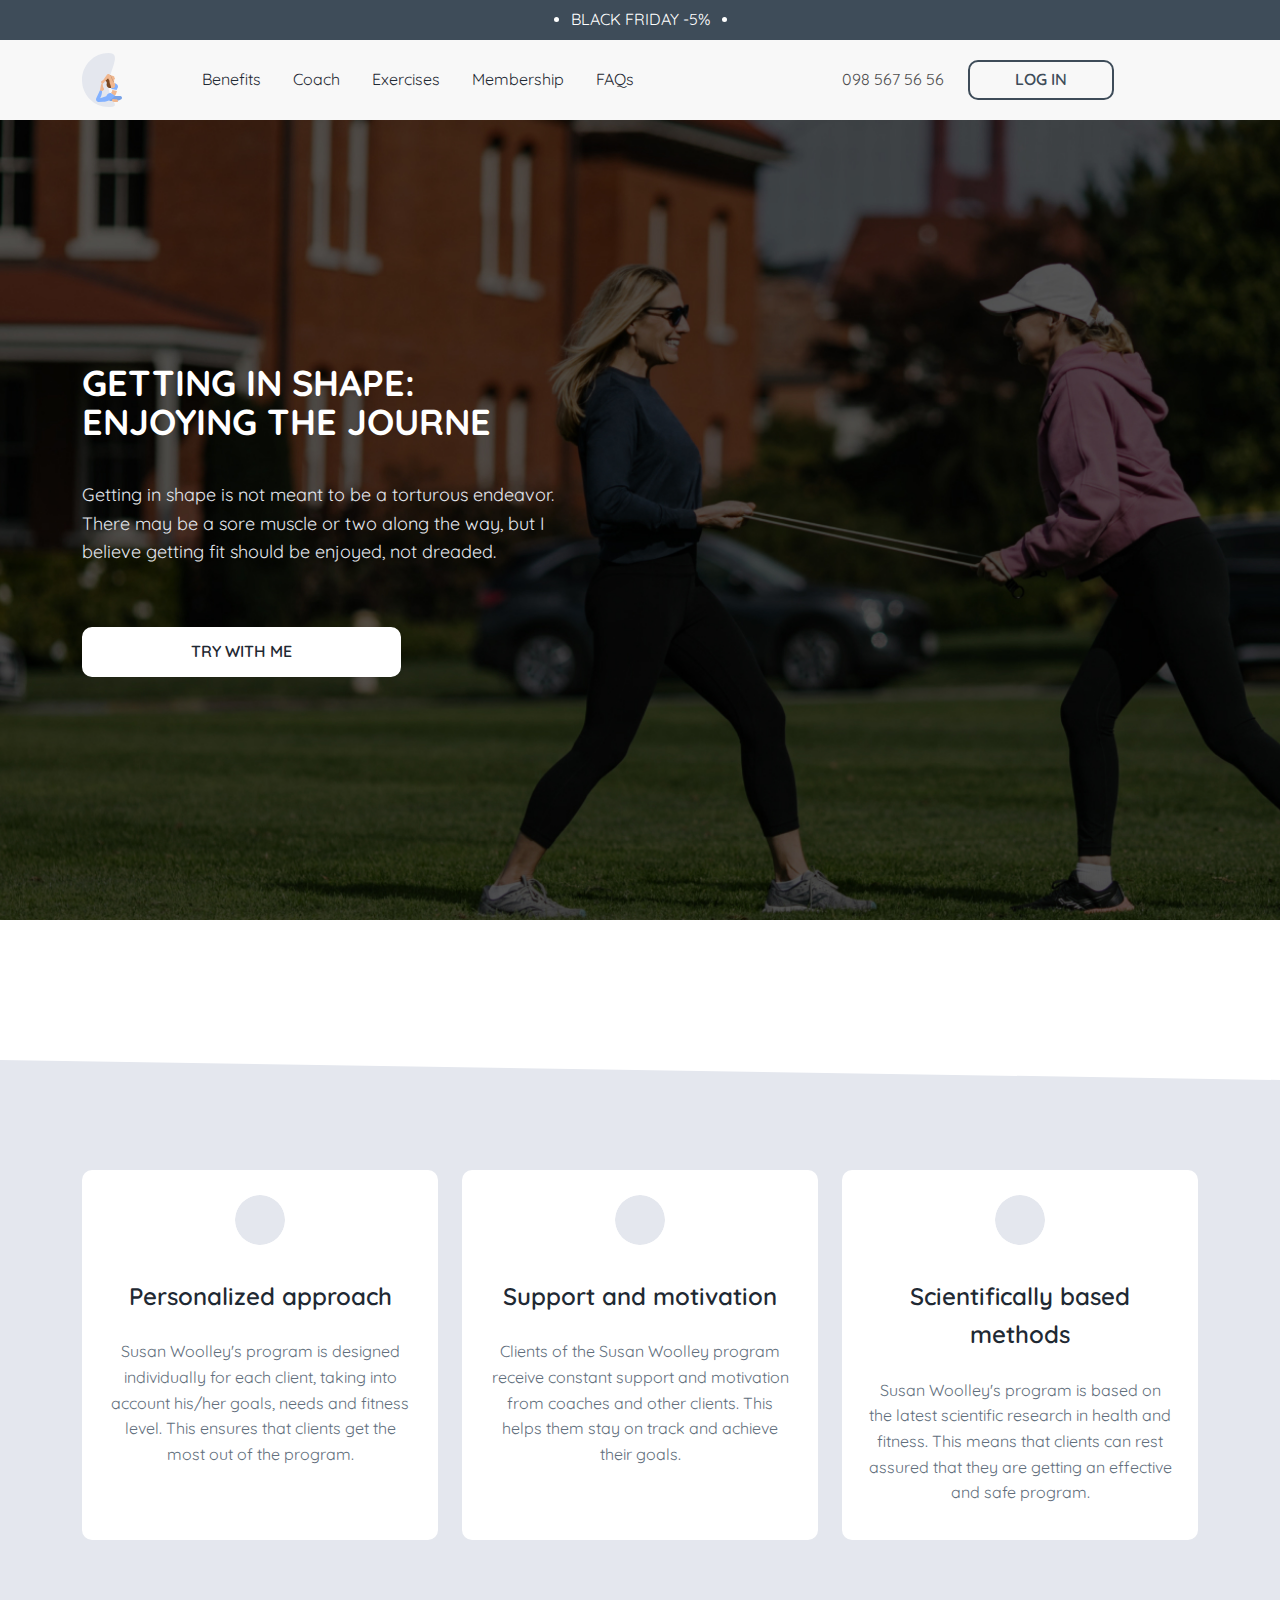
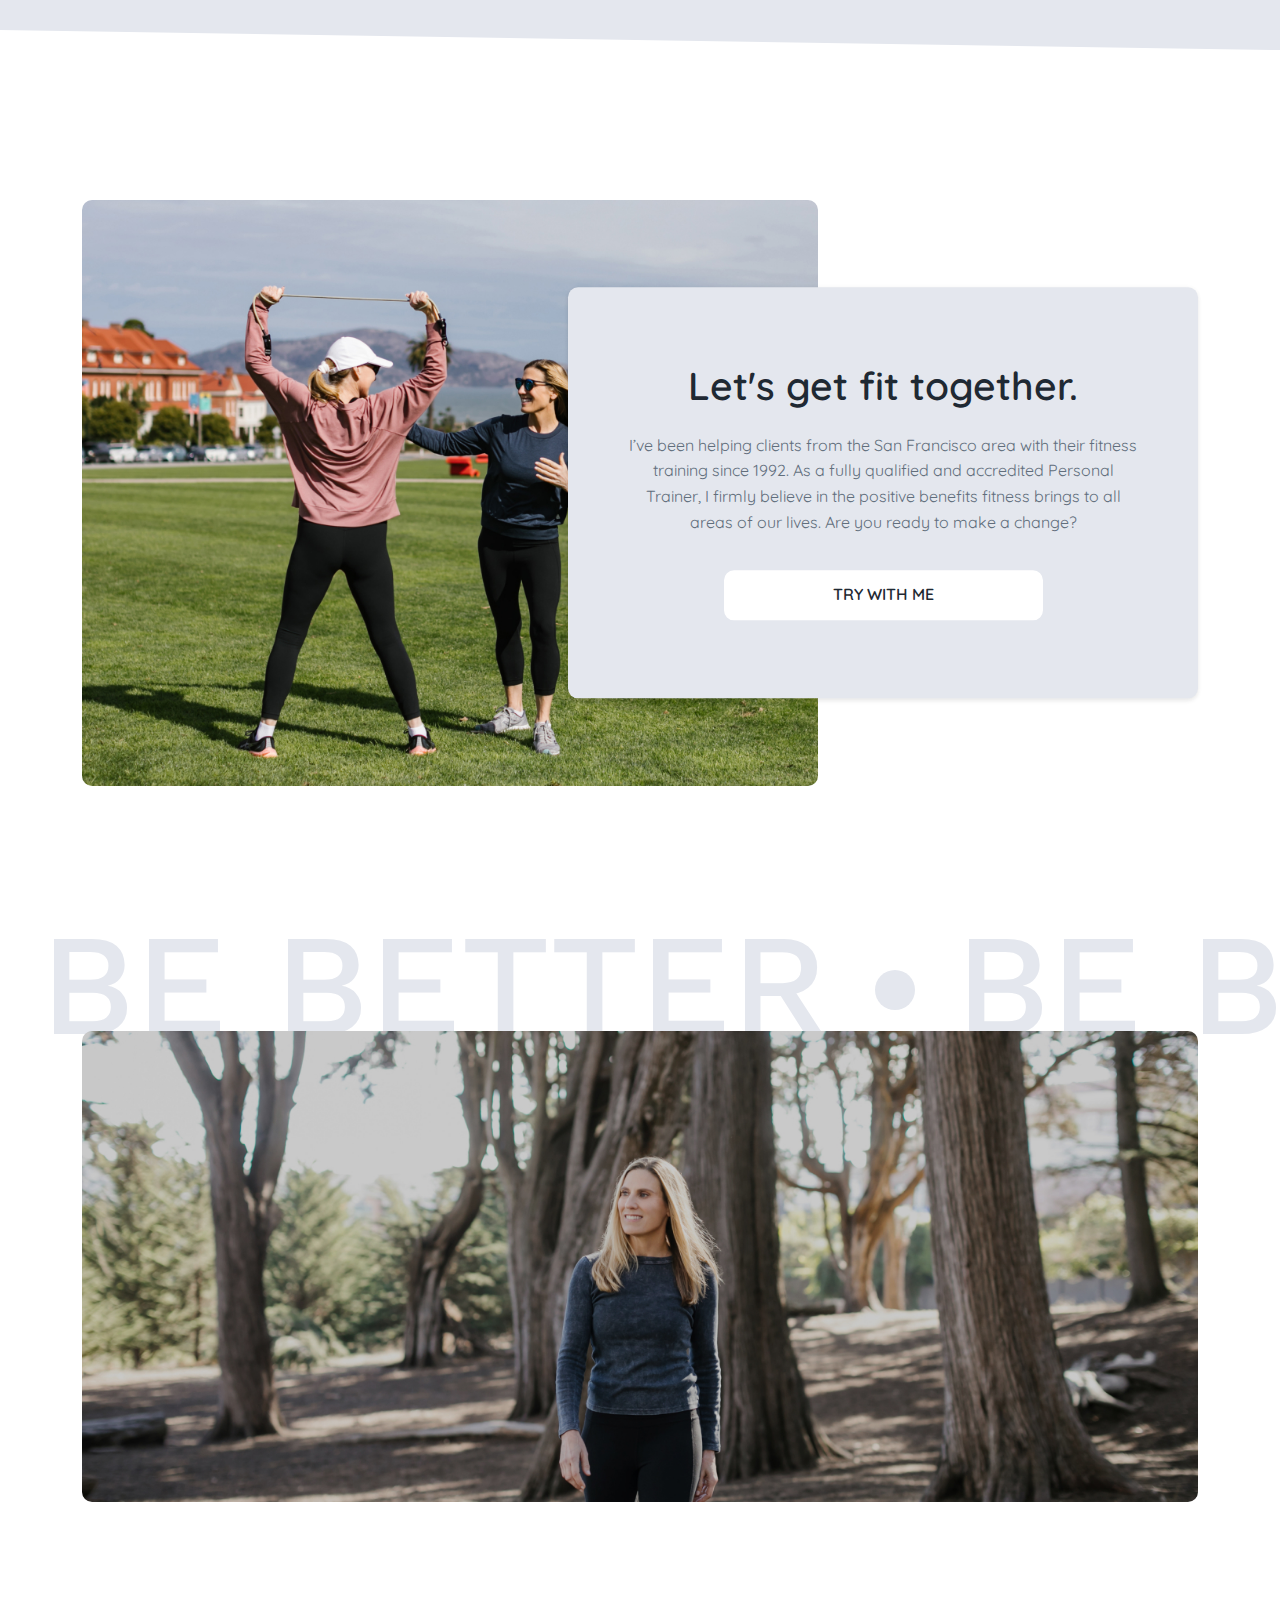
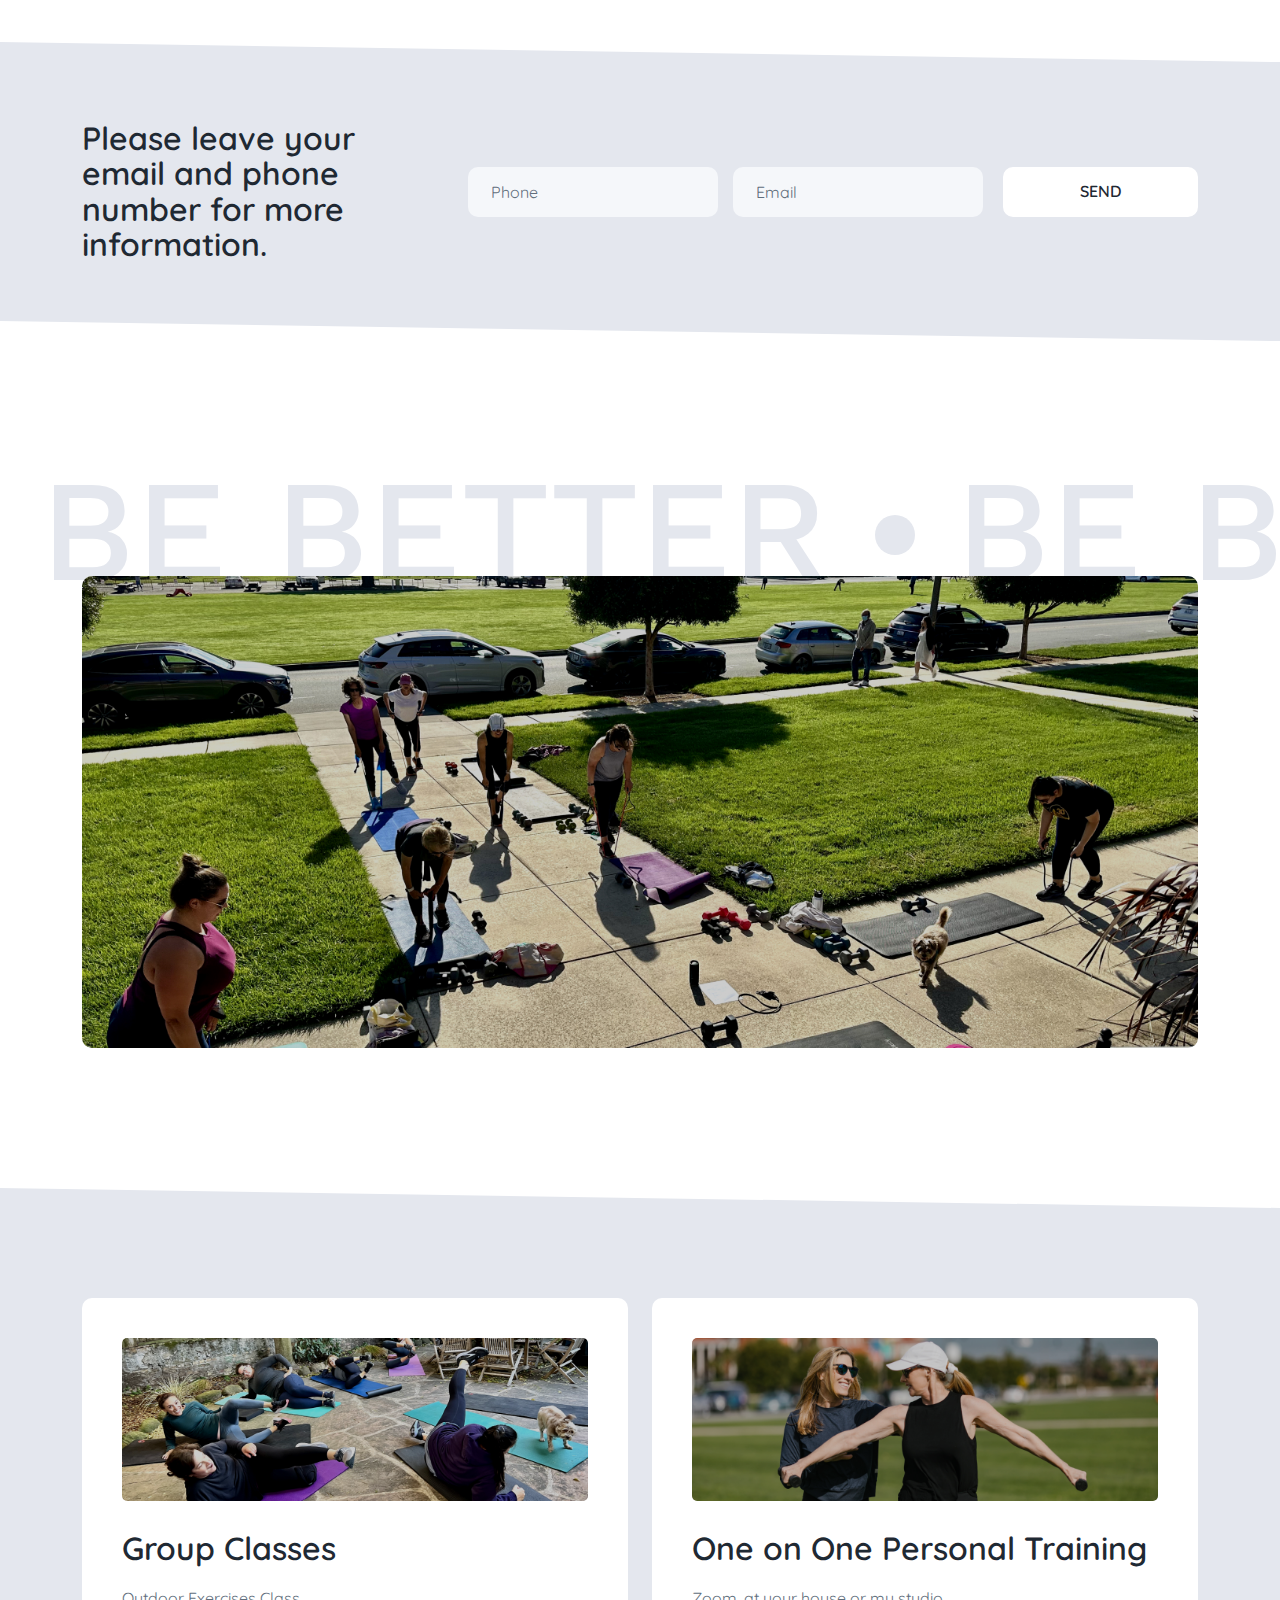
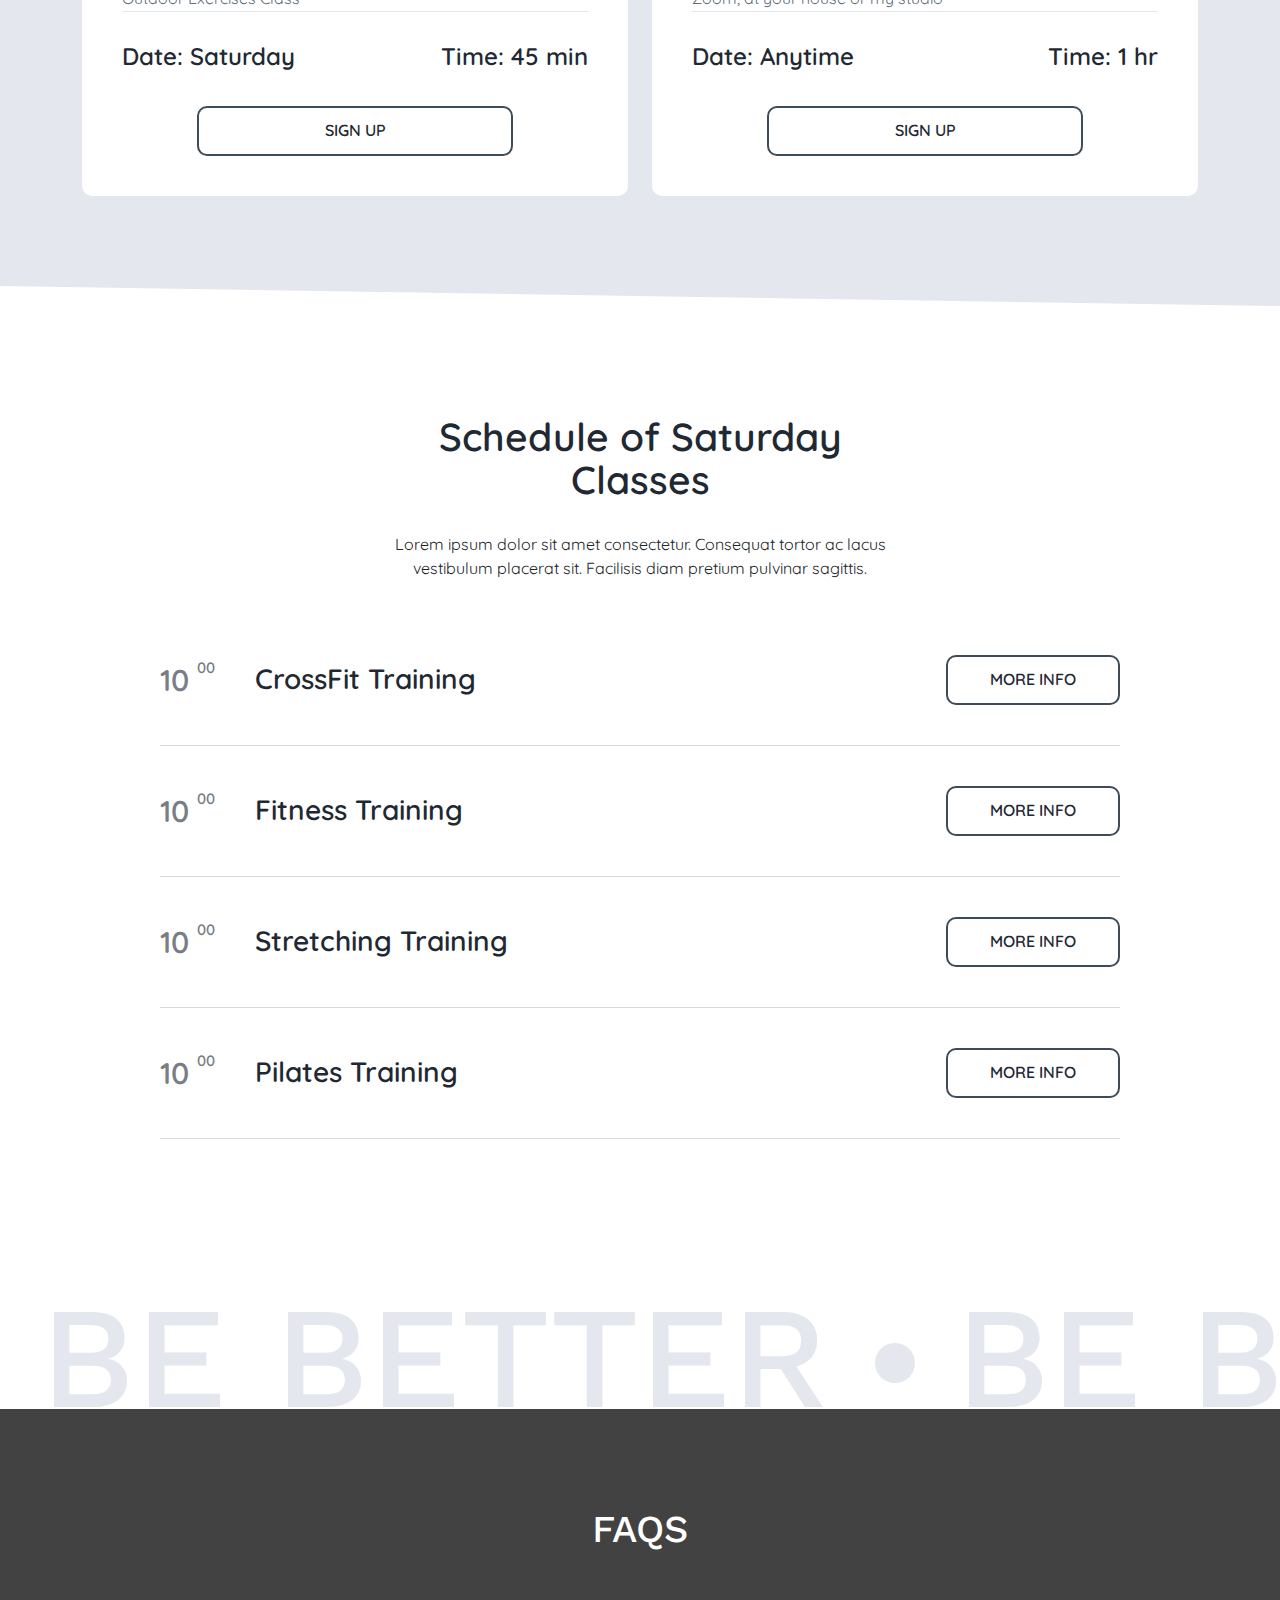
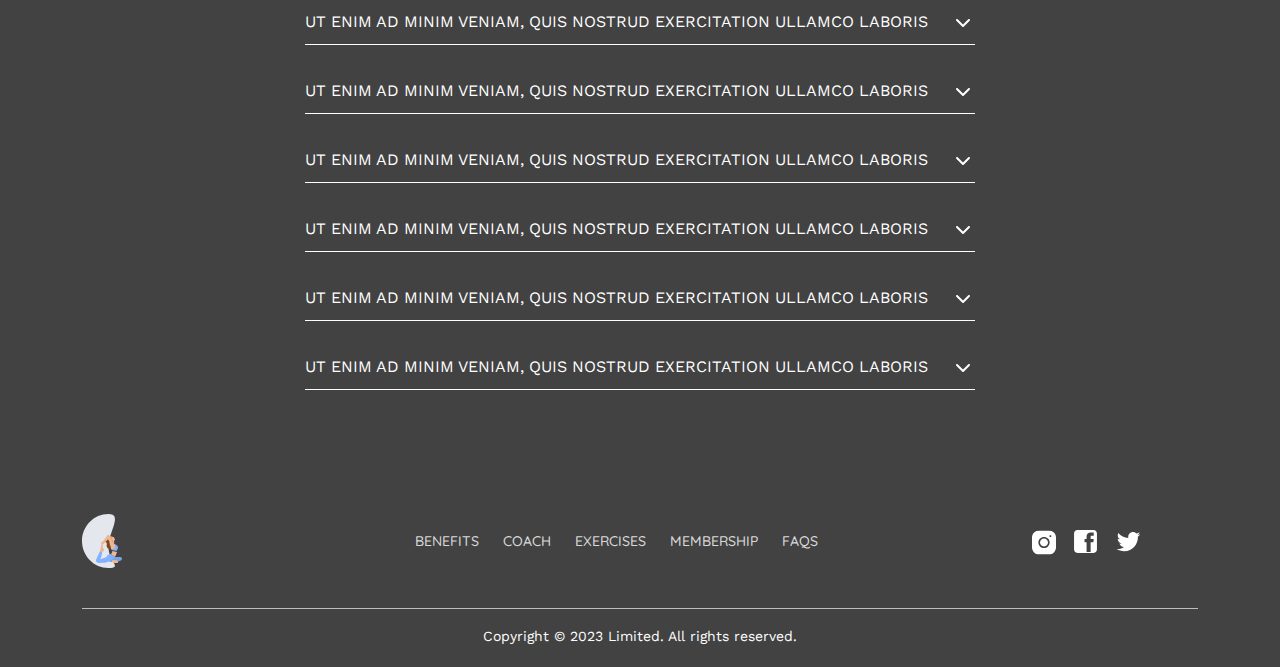
==== index.html @ 3f694244 "fix favicon" ====
<!DOCTYPE html>
<html lang="en">

<head>
    <meta charset="UTF-8">
    <meta http-equiv="X-UA-Compatible" content="IE=edge">
    <meta name="viewport" content="width=device-width, initial-scale=1.0">
    <title>Sport</title>
    <link rel="icon" type="image/x-icon" href="img/favicon.png">
    <link rel="stylesheet" href="css/lib/bootstrap.min.css">
    <!-- <link rel="stylesheet" href="https://cdn.jsdelivr.net/npm/locomotive-scroll@4.1.1/dist/locomotive-scroll.min.css"> -->
    <link rel="stylesheet" href="css/style.css">
</head>

<body>
    <div class="pagewrapper smooth-scroll" data-scroll-section>
        <header class="header">
            <div class="sales-widget">
                <span>
                    Black friday -5%
                </span>
            </div>
            <div class="header__inner">
                <div class="container">
                    <div class="row">
                        <div class="col-lg-8 d-flex align-items-center">
                            <div class="header__logo">
                                <a href="#">
                                    <img src="img/svg/logo.svg" alt="logotype">
                                </a>
                            </div>
                            <nav class="header__nav">
                                <ul>
                                    <li>
                                        <a href="#">Benefits</a>
                                    </li>
                                    <li>
                                        <a href="#">Coach</a>
                                    </li>
                                    <li>
                                        <a href="#">Exercises</a>
                                    </li>
                                    <li>
                                        <a href="#">Membership</a>
                                    </li>
                                    <li>
                                        <a href="#faq">FAQs</a>
                                    </li>
                                </ul>
                                <div class="header__mobile">
                                    <div class="header__phone">
                                        <a href="tel:098 567 56 56">098 567 56 56</a>
                                    </div>
                                    <div class="header__btn">
                                        <a href="#">Log in</a>
                                    </div>
                                </div>
                            </nav>
                            <button class="burger burger2"><span></span></button>
                        </div>
                        <div class="col-lg-4 d-flex align-items-center">
                            <div class="header__info">
                                <div class="header__phone">
                                    <a href="tel:098 567 56 56">098 567 56 56</a>
                                </div>
                                <div class="header__btn">
                                    <a href="#">Log in</a>
                                </div>
                            </div>
                        </div>
                    </div>
                </div>
            </div>
        </header>

        <main class="main">

            <section class="heroscreen">
                <img src="img/heroscreen_bg.jpg" alt="bg" class="heroscreen__bg">
                <div class="container">
                    <div class="heroscreen__inner">
                        <h1>
                            Getting in Shape: <br>Enjoying the Journe
                        </h1>
                        <p>
                            Getting in shape is not meant to be a torturous endeavor. There may be a sore muscle or two
                            along the way, but I believe getting fit should be enjoyed, not dreaded.
                        </p>
                        <a href="#" class="white-btn">
                            Try with me
                        </a>
                    </div>
                </div>
            </section>

            <section class="advantages">
                <div class="background"></div>
                <div class="container">
                    <div class="row">
                        <div class="col-lg-4">
                            <div class="advantages__item">
                                <img src="img/iocns.png" alt="image">
                                <h3>
                                    Personalized approach
                                </h3>
                                <p>
                                    Susan Woolley's program is designed individually for each client, taking into
                                    account his/her goals, needs and fitness level. This ensures that clients get the
                                    most out of the program.
                                </p>
                            </div>
                        </div>
                        <div class="col-lg-4">
                            <div class="advantages__item">
                                <img src="img/iocns.png" alt="image">
                                <h3>
                                    Support and motivation
                                </h3>
                                <p>
                                    Clients of the Susan Woolley program receive constant support and motivation from
                                    coaches and other clients. This helps them stay on track and achieve their goals.
                                </p>
                            </div>
                        </div>
                        <div class="col-lg-4">
                            <div class="advantages__item">
                                <img src="img/iocns.png" alt="image">
                                <h3>
                                    Scientifically based methods
                                </h3>
                                <p>
                                    Susan Woolley's program is based on the latest scientific research in health and
                                    fitness. This means that clients can rest assured that they are getting an effective
                                    and safe program.
                                </p>
                            </div>
                        </div>
                    </div>
                </div>
            </section>

            <section class="about">
                <div class="container">
                    <div class="about__inner">
                        <div class="row">
                            <div class="col-lg-8">
                                <img src="img/img_fit.jpg" alt="img" class="about__img">
                            </div>
                        </div>
                        <div class="about__content">
                            <h3>
                                Let's get fit together.
                            </h3>
                            <p>
                                I’ve been helping clients from the San Francisco area with their fitness training since
                                1992. As a fully qualified and accredited Personal Trainer, I firmly believe in the
                                positive benefits fitness brings to all areas of our lives. Are you ready to make a
                                change?
                            </p>
                            <a href="#" class="white-btn">
                                Try with me
                            </a>
                        </div>
                    </div>
                </div>
            </section> 

            <section class="imgsect ">
                <div class="marquee">
                    <p class="text">
                        Be better
                    </p>
                    <p class="text">
                        Be better
                    </p>
                    <p class="text">
                        Be better
                    </p>
                </div>
                <div class="container">
                    <div class="imgsect__img">
                        <img src="img/imgsect1.jpg" alt="image">
                    </div>
                </div>
            </section>

            <section class="formsect">
                <div class="background"></div>
                <div class="container">
                    <div class="formsect__inner">
                        <div class="formsect__title">
                            <h2>
                                Please leave your email and phone number for more information.
                            </h2>
                        </div>
                        <div class="formsect__form">
                            <form>
                                <div class="formwrap">
                                    <div class="inputfield">
                                        <input type="text" placeholder="Phone">
                                    </div>
                                    <div class="inputfield">
                                        <input type="text" placeholder="Email">
                                    </div>
                                    <button type="submit" class="white-btn">
                                        Send
                                    </button>
                                </div>
                            </form>
                        </div>
                    </div>
                </div>
            </section> 

            <section class="imgsect reverse">
                <div class="marquee">
                    <p class="text">
                        Be better
                    </p>
                    <p class="text">
                        Be better
                    </p>
                    <p class="text">
                        Be better
                    </p>
                </div>
                <div class="container">
                    <div class="imgsect__img">
                        <img src="img/imgsect2.jpg" alt="image">
                    </div>
                </div>
            </section>

            <section class="info">
                <div class="background"></div>
                <div class="container">
                    <div class="info__inner">
                        <div class="row">
                            <div class="col-lg-6">
                                <div class="info__item">
                                    <div class="info__item-img">
                                        <img src="img/info_item1.png" alt="img">
                                    </div>
                                    <div class="info__item-top">
                                        <h4>
                                            Group Classes
                                        </h4>
                                        <p>
                                            Outdoor Exercises Class
                                        </p>
                                    </div>
                                    <div class="info__item-content">
                                        <p>
                                            Date: Saturday
                                        </p>
                                        <p>
                                            Time: 45 min
                                        </p>
                                    </div>
                                    <div class="info__item-btn">
                                        <a href="#" class="white-btn">
                                            Sign up
                                        </a>
                                    </div>
                                </div>
                            </div>
                            <div class="col-lg-6">
                                <div class="info__item">
                                    <div class="info__item-img">
                                        <img src="img/info_item2.png" alt="img">
                                    </div>
                                    <div class="info__item-top">
                                        <h4>
                                            One on One Personal Training
                                        </h4>
                                        <p>
                                            Zoom, at your house or my studio
                                        </p>
                                    </div>
                                    <div class="info__item-content">
                                        <p>
                                            Date: Anytime
                                        </p>
                                        <p>
                                            Time: 1 hr
                                        </p>
                                    </div>
                                    <div class="info__item-btn">
                                        <a href="#" class="white-btn">
                                            Sign up
                                        </a>
                                    </div>
                                </div>
                            </div>
                        </div>
                    </div>
                </div>
            </section>

            <section class="schedule">
                <div class="container">
                    <div class="schedule__title">
                        <h3>
                            Schedule of Saturday Classes
                        </h3>
                    </div>
                    <div class="schedule__subtitle">
                        <p>
                            Lorem ipsum dolor sit amet consectetur. Consequat tortor ac lacus vestibulum placerat sit.
                            Facilisis diam pretium pulvinar sagittis.
                        </p>
                    </div>
                    <div class="schedule__inner">
                        <div class="schedule__row">
                            <div class="schedule__row-time">
                                <p>
                                    10
                                    <span>
                                        00
                                    </span>
                                </p>
                            </div>
                            <div class="schedule__row-name">
                                <p>
                                    CrossFit Training
                                </p>
                            </div>
                            <div class="schedule__row-btn">
                                <a href="#" class="white-btn">
                                    More info
                                </a>
                            </div>
                        </div>
                        <div class="schedule__row">
                            <div class="schedule__row-time">
                                <p>
                                    10
                                    <span>
                                        00
                                    </span>
                                </p>
                            </div>
                            <div class="schedule__row-name">
                                <p>
                                    Fitness Training
                                </p>
                            </div>
                            <div class="schedule__row-btn">
                                <a href="#" class="white-btn">
                                    More info
                                </a>
                            </div>
                        </div>
                        <div class="schedule__row">
                            <div class="schedule__row-time">
                                <p>
                                    10
                                    <span>
                                        00
                                    </span>
                                </p>
                            </div>
                            <div class="schedule__row-name">
                                <p>
                                    Stretching Training
                                </p>
                            </div>
                            <div class="schedule__row-btn">
                                <a href="#" class="white-btn">
                                    More info
                                </a>
                            </div>
                        </div>
                        <div class="schedule__row">
                            <div class="schedule__row-time">
                                <p>
                                    10
                                    <span>
                                        00
                                    </span>
                                </p>
                            </div>
                            <div class="schedule__row-name">
                                <p>
                                    Pilates Training
                                </p>
                            </div>
                            <div class="schedule__row-btn">
                                <a href="#" class="white-btn">
                                    More info
                                </a>
                            </div>
                        </div>
                    </div>
                </div>
                <div class="marquee">
                    <p class="text">
                        Be better
                    </p>
                    <p class="text">
                        Be better
                    </p>
                    <p class="text">
                        Be better
                    </p>
                </div>
            </section>

            <section class="faq">
                <div class="container">
                    <div class="faq__title">
                        <h2>
                            FaQs
                        </h2>
                    </div>
                    <div class="faq__inner">
                        <div class="faq__row">
                            <div class="faq__header">
                                <h3>
                                    Ut enim ad minim veniam, quis nostrud exercitation ullamco laboris
                                </h3>
                                <span class="arrow">
                                    <svg xmlns="http://www.w3.org/2000/svg" width="24" height="24" viewBox="0 0 24 24"
                                        fill="none">
                                        <path fill-rule="evenodd" clip-rule="evenodd"
                                            d="M5.29289 8.29289C5.68342 7.90237 6.31658 7.90237 6.70711 8.29289L12 13.5858L17.2929 8.29289C17.6834 7.90237 18.3166 7.90237 18.7071 8.29289C19.0976 8.68342 19.0976 9.31658 18.7071 9.70711L12.7071 15.7071C12.3166 16.0976 11.6834 16.0976 11.2929 15.7071L5.29289 9.70711C4.90237 9.31658 4.90237 8.68342 5.29289 8.29289Z"
                                            fill="white" />
                                    </svg>
                                </span>
                            </div>
                            <div class="faq__body">
                                <p>
                                    Lorem ipsum dolor sit amet consectetur adipisicing elit. Placeat iusto voluptates
                                    inventore provident quos iure. Repellendus dolorum quas dolore voluptate. Culpa
                                    nobis facere molestias voluptatibus dignissimos distinctio ducimus aperiam eveniet.
                                </p>
                            </div>
                        </div>
                        <div class="faq__row">
                            <div class="faq__header">
                                <h3>
                                    Ut enim ad minim veniam, quis nostrud exercitation ullamco laboris
                                </h3>
                                <span class="arrow">
                                    <svg xmlns="http://www.w3.org/2000/svg" width="24" height="24" viewBox="0 0 24 24"
                                        fill="none">
                                        <path fill-rule="evenodd" clip-rule="evenodd"
                                            d="M5.29289 8.29289C5.68342 7.90237 6.31658 7.90237 6.70711 8.29289L12 13.5858L17.2929 8.29289C17.6834 7.90237 18.3166 7.90237 18.7071 8.29289C19.0976 8.68342 19.0976 9.31658 18.7071 9.70711L12.7071 15.7071C12.3166 16.0976 11.6834 16.0976 11.2929 15.7071L5.29289 9.70711C4.90237 9.31658 4.90237 8.68342 5.29289 8.29289Z"
                                            fill="white" />
                                    </svg>
                                </span>
                            </div>
                            <div class="faq__body">
                                <p>
                                    Lorem ipsum dolor sit amet consectetur adipisicing elit. Placeat iusto voluptates
                                    inventore provident quos iure. Repellendus dolorum quas dolore voluptate. Culpa
                                    nobis facere molestias voluptatibus dignissimos distinctio ducimus aperiam eveniet.
                                </p>
                            </div>
                        </div>
                        <div class="faq__row">
                            <div class="faq__header">
                                <h3>
                                    Ut enim ad minim veniam, quis nostrud exercitation ullamco laboris
                                </h3>
                                <span class="arrow">
                                    <svg xmlns="http://www.w3.org/2000/svg" width="24" height="24" viewBox="0 0 24 24"
                                        fill="none">
                                        <path fill-rule="evenodd" clip-rule="evenodd"
                                            d="M5.29289 8.29289C5.68342 7.90237 6.31658 7.90237 6.70711 8.29289L12 13.5858L17.2929 8.29289C17.6834 7.90237 18.3166 7.90237 18.7071 8.29289C19.0976 8.68342 19.0976 9.31658 18.7071 9.70711L12.7071 15.7071C12.3166 16.0976 11.6834 16.0976 11.2929 15.7071L5.29289 9.70711C4.90237 9.31658 4.90237 8.68342 5.29289 8.29289Z"
                                            fill="white" />
                                    </svg>
                                </span>
                            </div>
                            <div class="faq__body">
                                <p>
                                    Lorem ipsum dolor sit amet consectetur adipisicvident quos iure. Repellendus dolorum
                                    quas dolore voluptate. Culpa
                                    nobis facere molestias voluptatibus dignissimos distinctio ducimus aperiam
                                </p>
                            </div>
                        </div>
                        <div class="faq__row">
                            <div class="faq__header">
                                <h3>
                                    Ut enim ad minim veniam, quis nostrud exercitation ullamco laboris
                                </h3>
                                <span class="arrow">
                                    <svg xmlns="http://www.w3.org/2000/svg" width="24" height="24" viewBox="0 0 24 24"
                                        fill="none">
                                        <path fill-rule="evenodd" clip-rule="evenodd"
                                            d="M5.29289 8.29289C5.68342 7.90237 6.31658 7.90237 6.70711 8.29289L12 13.5858L17.2929 8.29289C17.6834 7.90237 18.3166 7.90237 18.7071 8.29289C19.0976 8.68342 19.0976 9.31658 18.7071 9.70711L12.7071 15.7071C12.3166 16.0976 11.6834 16.0976 11.2929 15.7071L5.29289 9.70711C4.90237 9.31658 4.90237 8.68342 5.29289 8.29289Z"
                                            fill="white" />
                                    </svg>
                                </span>
                            </div>
                            <div class="faq__body">
                                <p>
                                    Lorem ipsum dolor sit amet consectetur adipisicing elit. Placeat iusto voluptates
                                    inventore provident quos iure. Repellendus dolorum quas dolore voluptate. Culpa
                                    nobis facere molestias voluptatibus dignissimos distinctio ducimus aperiam eveniet.
                                </p>
                            </div>
                        </div>
                        <div class="faq__row">
                            <div class="faq__header">
                                <h3>
                                    Ut enim ad minim veniam, quis nostrud exercitation ullamco laboris
                                </h3>
                                <span class="arrow">
                                    <svg xmlns="http://www.w3.org/2000/svg" width="24" height="24" viewBox="0 0 24 24"
                                        fill="none">
                                        <path fill-rule="evenodd" clip-rule="evenodd"
                                            d="M5.29289 8.29289C5.68342 7.90237 6.31658 7.90237 6.70711 8.29289L12 13.5858L17.2929 8.29289C17.6834 7.90237 18.3166 7.90237 18.7071 8.29289C19.0976 8.68342 19.0976 9.31658 18.7071 9.70711L12.7071 15.7071C12.3166 16.0976 11.6834 16.0976 11.2929 15.7071L5.29289 9.70711C4.90237 9.31658 4.90237 8.68342 5.29289 8.29289Z"
                                            fill="white" />
                                    </svg>
                                </span>
                            </div>
                            <div class="faq__body">
                                <p>
                                    Lorem ipsum dolor sit amet consectetur adipisicing elit. Placeat iusto voluptates
                                    inventore provident quos iure. Repellendus dolorum quas dolore voluptate. Culpa
                                    nobis facere molestias voluptatibus dignissimos distinctio ducimus aperiam eveniet.
                                </p>
                            </div>
                        </div>
                        <div class="faq__row">
                            <div class="faq__header">
                                <h3>
                                    Ut enim ad minim veniam, quis nostrud exercitation ullamco laboris
                                </h3>
                                <span class="arrow">
                                    <svg xmlns="http://www.w3.org/2000/svg" width="24" height="24" viewBox="0 0 24 24"
                                        fill="none">
                                        <path fill-rule="evenodd" clip-rule="evenodd"
                                            d="M5.29289 8.29289C5.68342 7.90237 6.31658 7.90237 6.70711 8.29289L12 13.5858L17.2929 8.29289C17.6834 7.90237 18.3166 7.90237 18.7071 8.29289C19.0976 8.68342 19.0976 9.31658 18.7071 9.70711L12.7071 15.7071C12.3166 16.0976 11.6834 16.0976 11.2929 15.7071L5.29289 9.70711C4.90237 9.31658 4.90237 8.68342 5.29289 8.29289Z"
                                            fill="white" />
                                    </svg>
                                </span>
                            </div>
                            <div class="faq__body">
                                <p>
                                    Lorem ipsum dolor sit amet consectetur adipisicvident quos iure. Repellendus dolorum
                                    quas dolore voluptate. Culpa
                                    nobis facere molestias voluptatibus dignissimos distinctio ducimus aperiam
                                </p>
                            </div>
                        </div>
                    </div>
                </div>
            </section>

        </main>

        <footer class="footer">
            <div class="container">
                <div class="footer__inner">
                    <div class="row justify-content-between align-items-center">
                        <div class="col-lg-3 col-md-4 d-flex align-items-center">
                            <div class="footer__logo">
                                <a href="#">
                                    <img src="img/svg/logo.svg" alt="logotype">
                                </a>
                            </div>
                        </div>
                        <div class="col-lg-6 col-md-8 d-flex align-items-center">
                            <div class="footer__nav">
                                <ul>
                                    <li>
                                        <a href="#">Benefits</a>
                                    </li>
                                    <li>
                                        <a href="#">Coach</a>
                                    </li>
                                    <li>
                                        <a href="#">Exercises</a>
                                    </li>
                                    <li>
                                        <a href="#">Membership</a>
                                    </li>
                                    <li>
                                        <a href="#faq">FAQs</a>
                                    </li>
                                </ul>
                            </div>
                        </div>
                        <div class="col-lg-2 d-flex align-items-center">
                            <div class="footer__socials">
                                <ul>
                                    <li>
                                        <a href="#">
                                            <img src="img/svg/instagram.svg" alt="instagram">
                                        </a>
                                    </li>
                                    <li>
                                        <a href="#">
                                            <img src="img/svg/facebook.svg" alt="instagram">
                                        </a>
                                    </li>
                                    <li>
                                        <a href="#">
                                            <img src="img/svg/twitter.svg" alt="instagram">
                                        </a>
                                    </li>
                                </ul>
                            </div>
                        </div>
                    </div>
                </div>
                <div class="footer__bottom">
                    <p class="copy">
                        Copyright © 2023 Limited. All rights reserved.
                    </p>
                </div>
            </div>
        </footer>
    </div>


    <script src="js/lib/jquery.js"></script>
    <!-- <script src="https://cdnjs.cloudflare.com/ajax/libs/gsap/3.6.1/gsap.min.js"></script> -->
    <!-- <script src="https://cdn.jsdelivr.net/npm/locomotive-scroll@4.1.1/dist/locomotive-scroll.min.js"></script> -->
    <script src="js/lib/bootstrap.min.js"></script>
    <script src="js/main.js"></script>


</body>

</html>
---- css/style.css ----
@import url("https://fonts.googleapis.com/css2?family=Quicksand:wght@300;400;500;600;700&family=Work+Sans:wght@300;400;500&display=swap");html{-webkit-box-sizing:border-box;box-sizing:border-box}*,:after,:before{-webkit-box-sizing:inherit;box-sizing:inherit}body,html{height:100%}a{text-decoration:none;color:inherit}a:hover{color:inherit}button:focus,input:focus{outline:transparent}li{margin:0;padding:0;list-style:none}h1,h2,h3,h4,h5,h6,li,ol,p,ul{margin:0;padding:0}body{position:relative;overflow-x:hidden;min-width:320px;max-width:100vw;cursor:default;font-family:"Quicksand",sans-serif}.main{-webkit-box-flex:1;-ms-flex:1 1 auto;flex:1 1 auto}.pagewrapper{min-height:100%;display:-webkit-box;display:-ms-flexbox;display:flex;-webkit-box-orient:vertical;-webkit-box-direction:normal;-ms-flex-direction:column;flex-direction:column;position:relative;overflow:hidden}.white-btn{border-radius:10px;background:#FFF;display:-webkit-inline-box;display:-ms-inline-flexbox;display:inline-flex;height:50px;padding:10px 107px;-webkit-box-pack:center;-ms-flex-pack:center;justify-content:center;-webkit-box-align:center;-ms-flex-align:center;align-items:center;-webkit-transition:0.3s ease-in-out;transition:0.3s ease-in-out;color:var(--black,#1F2933);text-align:center;font-size:16px;font-style:normal;font-weight:600;line-height:110%;text-transform:uppercase;border:2px solid #fff}.white-btn:hover{background-color:#3e4c59;color:#fff}@media (min-width:1600px){.container,.container-lg,.container-md,.container-sm,.container-xl,.container-xxl{max-width:1440px}}@media (max-width:767.8px){.white-btn{width:100%;padding:10px 20px}}.heroscreen{position:relative;height:calc(100vh - 120px);min-height:800px;display:-webkit-box;display:-ms-flexbox;display:flex;-webkit-box-align:center;-ms-flex-align:center;align-items:center}.heroscreen__bg{position:absolute;width:100%;height:100%;-o-object-fit:cover;object-fit:cover}.heroscreen__inner{position:relative;z-index:2;max-width:608px}.heroscreen__inner h1{color:#FFF;font-size:50px;font-style:normal;font-weight:700;line-height:110%;text-transform:uppercase;margin-bottom:39px}.heroscreen__inner p{color:#E4E7EE;font-size:20px;font-style:normal;font-weight:400;line-height:160%;margin-bottom:60px}.advantages{padding:100px 0;margin-top:200px;position:relative}.background{position:absolute;top:0;left:-10%;height:100%;width:120%;-webkit-transform:rotate(0.9deg);transform:rotate(0.9deg);background-color:#E4E7EE}.advantages__item{position:relative;z-index:1;border-radius:10px;background:#FFF;width:100%;padding:40px;min-height:295px;text-align:center}.advantages__item img{margin:0 auto 32px;width:50px;height:50px;border-radius:50%}.advantages__item h3{color:var(--black,#1F2933);text-align:center;margin-bottom:24px;font-size:24px;font-style:normal;font-weight:600;line-height:160%}.advantages__item p{color:var(--gray-60,#616E7C);text-align:center;font-size:16px;font-style:normal;font-weight:400;line-height:160%}.about{padding-top:200px}.about__inner{position:relative}.about__img{width:100%;background-size:cover;border-radius:10px;overflow:hidden}.about__content{position:absolute;width:630px;text-align:center;z-index:2;top:50%;right:0;-webkit-transform:translateY(-50%);transform:translateY(-50%);border-radius:10px;background:var(--gray-20,#E4E7EE);-webkit-box-shadow:0px 2px 4px 0px rgba(0,0,0,0.08),0px 0px 6px 0px rgba(0,0,0,0.02);box-shadow:0px 2px 4px 0px rgba(0,0,0,0.08),0px 0px 6px 0px rgba(0,0,0,0.02);padding:78px 60px}.about__content h3{color:var(--black,#1F2933);text-align:center;font-size:39px;font-style:normal;font-weight:600;line-height:110%;margin-bottom:25px}.about__content p{color:var(--gray-60,#616E7C);text-align:center;font-size:16px;font-style:normal;font-weight:400;line-height:160%;margin-bottom:35px}.imgsect{margin-top:200px}.marquee{width:100%;margin:0 auto;white-space:nowrap;overflow:hidden;height:100px;display:-webkit-box;display:-ms-flexbox;display:flex;-webkit-box-align:center;-ms-flex-align:center;align-items:center}.marquee .text{padding-left:40px;text-indent:0;-webkit-animation:marquee 7s linear infinite;animation:marquee 7s linear infinite;display:inline-block;color:var(--gray-20,#E4E7EE);text-align:center;font-family:"Work Sans",sans-serif;font-size:144px;font-style:normal;font-weight:500;line-height:110%;text-transform:uppercase;position:relative}.marquee .text:after{content:"";width:40px;height:40px;background:#E4E7EE;border-radius:50%;display:inline-block;vertical-align:middle;margin-left:0px;margin-bottom:2%}.reverse .marquee .text{animation:marquee 7s linear infinite reverse}@-webkit-keyframes marquee{0%{-webkit-transform:translate(0,0);transform:translate(0,0)}to{-webkit-transform:translate(-100%,0);transform:translate(-100%,0)}}@keyframes marquee{0%{-webkit-transform:translate(0,0);transform:translate(0,0)}to{-webkit-transform:translate(-100%,0);transform:translate(-100%,0)}}.imgsect__img{width:100%;margin-top:-5px;position:relative}.imgsect__img img{width:100%;background-size:cover;border-radius:10px}.formsect{margin-top:200px;padding:69px 0;position:relative}.formsect__inner{display:-webkit-box;display:-ms-flexbox;display:flex;-webkit-box-align:center;-ms-flex-align:center;align-items:center;-webkit-box-pack:justify;-ms-flex-pack:justify;justify-content:space-between}.formsect__title{max-width:480px;position:relative;z-index:1}.formsect__title h2{color:var(--black,#1F2933);font-size:39px;font-style:normal;font-weight:600;line-height:110%}.formsect__form{position:relative;z-index:1;width:100%;padding-left:30px}.formwrap{width:100%;display:-webkit-box;display:-ms-flexbox;display:flex;-webkit-box-align:center;-ms-flex-align:center;align-items:center;-webkit-box-pack:end;-ms-flex-pack:end;justify-content:flex-end}.formwrap button{margin-left:10px;width:240px;padding:15px 90px}.inputfield{margin-right:15px;width:265px}.inputfield input{height:50px;width:100%;border-radius:10px;background:var(--gray-10,#F5F7FA);padding:18px 23px;color:#616E7C;font-size:16px;font-style:normal;font-weight:400;line-height:160%;border:none}.inputfield input::-webkit-input-placeholder{color:#616E7C;font-size:16px;font-style:normal;font-weight:400;line-height:160%;-webkit-transition:0.3s ease-in-out;transition:0.3s ease-in-out}.inputfield input::-moz-placeholder{color:#616E7C;font-size:16px;font-style:normal;font-weight:400;line-height:160%;-moz-transition:0.3s ease-in-out;transition:0.3s ease-in-out}.inputfield input:-ms-input-placeholder{color:#616E7C;font-size:16px;font-style:normal;font-weight:400;line-height:160%;-ms-transition:0.3s ease-in-out;transition:0.3s ease-in-out}.inputfield input::-ms-input-placeholder{color:#616E7C;font-size:16px;font-style:normal;font-weight:400;line-height:160%;-ms-transition:0.3s ease-in-out;transition:0.3s ease-in-out}.inputfield input::placeholder{color:#616E7C;font-size:16px;font-style:normal;font-weight:400;line-height:160%;-webkit-transition:0.3s ease-in-out;transition:0.3s ease-in-out}.inputfield input:focus::-webkit-input-placeholder{opacity:0}.inputfield input:focus::-moz-placeholder{opacity:0}.inputfield input:focus:-ms-input-placeholder{opacity:0}.inputfield input:focus::-ms-input-placeholder{opacity:0}.inputfield input:focus::placeholder{opacity:0}.info{margin-top:200px;padding:100px 0;position:relative}.info__item{width:100%;border-radius:10px;background:#FFF;padding:40px;position:relative;z-index:1}.info__item-img{margin-bottom:30px}.info__item-img img{width:100%;background-size:cover;border-radius:5px}.info__item-top{margin-bottom:25px;border-bottom:1px solid #E4E7EE}.info__item-top h4{color:var(--black,#1F2933);font-size:39px;font-style:normal;font-weight:600;line-height:110%;margin-bottom:20px}.info__item-top p{color:var(--gray-60,#616E7C);font-size:16px;font-style:normal;font-weight:400;line-height:160%}.info__item-content{display:-webkit-box;display:-ms-flexbox;display:flex;-webkit-box-align:center;-ms-flex-align:center;align-items:center;-webkit-box-pack:justify;-ms-flex-pack:justify;justify-content:space-between;margin-bottom:30px}.info__item-content p{color:var(--black,#1F2933);text-align:center;font-size:24px;font-style:normal;font-weight:600;line-height:160%}.info__item-btn{text-align:center}.info__item-btn a{padding:10px 120px;width:316px;border:2px solid var(--gray-80,#3E4C59)}.schedule{padding:160px 0 0}.schedule .marquee{margin-top:170px}.schedule__title{max-width:550px;text-align:center;margin:0 auto 30px}.schedule__title h3{color:var(--black,#1F2933);font-size:39px;font-style:normal;font-weight:600;line-height:110%}.schedule__subtitle{max-width:550px;text-align:center;margin:0 auto 35px}.schedule__inner{margin:0 auto;max-width:960px;width:100%}.schedule__row{display:-webkit-box;display:-ms-flexbox;display:flex;-webkit-box-align:center;-ms-flex-align:center;align-items:center;padding:40px 0;border-bottom:1px solid rgba(62,76,89,0.2)}.schedule__row-time{margin-right:40px}.schedule__row-time p{position:relative;color:var(--black,#1F2933);font-size:30px;font-style:normal;font-weight:600;line-height:160%;opacity:0.6}.schedule__row-time span{display:inline-block;vertical-align:top;color:var(--black,#1F2933);font-size:15px;font-style:normal;font-weight:600;line-height:160%}.schedule__row-name p{color:var(--black,#1F2933);font-size:28px;font-style:normal;font-weight:600;line-height:160%}.schedule__row-btn{margin:0 0 0 auto}.schedule__row-btn a{border:2px solid var(--gray-80,#3E4C59);padding:19px 42px}.faq{padding:100px 0;background:#424242;font-family:"Work Sans",sans-serif}.faq__title{margin-bottom:50px}.faq__title h2{color:#FFF;text-align:center;font-size:38px;font-style:normal;font-weight:500;line-height:110%;text-transform:uppercase}.faq__inner{max-width:670px;width:100%;margin:0 auto}.faq__row{padding:10px 0;border-bottom:1px solid var(--white,#FFF);margin-bottom:24px}.faq__header{display:-webkit-box;display:-ms-flexbox;display:flex;-webkit-box-pack:justify;-ms-flex-pack:justify;justify-content:space-between;cursor:pointer;-webkit-transition:0.3s;transition:0.3s;position:relative;padding-right:35px}.faq__header h3{color:#FFF;font-family:"Work Sans",sans-serif;font-size:16px;font-style:normal;font-weight:400;line-height:150%;text-transform:uppercase}.faq__header:hover{opacity:0.6}.faq__header .arrow{-webkit-transition:0.3s ease-in-out;transition:0.3s ease-in-out;position:absolute;right:0;top:0}.faq__header.active .arrow{-webkit-transform:rotate(180deg);transform:rotate(180deg)}.faq__body{padding:30px 0px;display:none}.faq__body li,.faq__body p{color:#FFF;font-size:16px;font-style:normal;font-weight:400;line-height:160%}.faq__body ol,.faq__body ul{padding:10px 20px}.faq__body ul li{list-style:disc}.faq__body ol li{list-style:decimal}@media (max-width:1600px){.info{margin-top:150px}.formsect{margin-top:150px}.imgsect{margin-top:150px}.advantages__item{padding:25px}.advantages{margin-top:150px}}@media (max-width:1399.8px){.schedule{padding:120px 0 0}.info__item-top h4{font-size:32px}.inputfield{margin-right:15px;width:250px}.formwrap button{margin-left:5px;width:195px;padding:15px 30px}.formsect__title h2{font-size:32px}.about{padding-top:160px}.advantages__item{min-height:370px}.heroscreen__inner h1{font-size:36px}.heroscreen__inner p{font-size:18px}.heroscreen__inner{max-width:520px}}@media (max-width:1199.8px){.info{margin-top:120px}.info__item-content p{font-size:22px}.info__item-top h4{font-size:26px}.info__item{padding:35px 25px}.formsect{margin-top:120px}.formsect__inner{-ms-flex-wrap:wrap;flex-wrap:wrap}.formsect__title{margin-bottom:30px}.formwrap{-webkit-box-pack:start;-ms-flex-pack:start;justify-content:flex-start}.formsect__form{padding-left:0}.marquee{height:80px}.marquee .text{font-size:110px}.about{padding-top:120px}.advantages{margin-top:100px}}@media (max-width:991.8px){.schedule{padding:100px 0 0}.info__item{margin-bottom:30px;padding:40px 35px}.marquee .text:after{width:35px;height:35px}.imgsect{margin-top:100px}.about{padding:120px 0 0}.about__content{width:90%;padding:70px 40px;right:initial;top:initial;-webkit-transform:translateX(5%);transform:translateX(5%);position:relative;margin-top:-200px}.advantages{padding:100px 0 70px}.advantages__item{margin-bottom:35px}.heroscreen__bg{-o-object-position:65% 0%;object-position:65% 0%}.heroscreen{min-height:700px}}@media (max-width:767.8px){.schedule .marquee{margin-top:140px}.schedule__title h3{font-size:32px}.schedule__row-time{margin-right:25px}.schedule__row{padding:30px 0}.schedule__row-btn a{padding:15px 35px}.schedule__row-name p{font-size:22px}.formsect{margin-top:90px}.info{margin-top:90px}.imgsect{margin-top:80px}.about{padding:80px 0 0}.about__content{padding:50px 35px}.about__content h3{font-size:32px}}@media (max-width:575.8px){.faq{padding:90px 0}.schedule .marquee{margin-top:90px}.schedule{padding:80px 0 0}.schedule__row{-ms-flex-wrap:wrap;flex-wrap:wrap;-webkit-box-pack:justify;-ms-flex-pack:justify;justify-content:space-between}.schedule__row-btn{margin:20px 0 0;width:100%}.info{padding:80px 0}.info__item{margin-bottom:25px;padding:35px 25px}.info__item-content p{font-size:18px}.info__item-btn a{padding:10px 20px;width:100%}.formwrap{-ms-flex-wrap:wrap;flex-wrap:wrap}.inputfield{margin-right:0;margin-bottom:20px;width:100%}.formwrap button{margin-left:0px;width:100%}.marquee .text:after{width:30px;height:30px}.marquee{height:60px}.marquee .text{font-size:90px;padding-left:25px}.about__content{width:94%;-webkit-transform:translateX(3%);transform:translateX(3%);margin-top:-150px;padding:30px 15px}.advantages{margin-top:80px;padding:80px 0 50px}.heroscreen__inner h1{font-size:32px}.heroscreen__inner p{font-size:16px}.heroscreen__inner{margin-bottom:80px}}@media (max-width:400px){.faq{padding:80px 0}.schedule__title h3{font-size:22px}.info__item-img img{height:45vw;-o-object-fit:cover;object-fit:cover}.info__item{margin-bottom:20px;padding:25px 15px}.imgsect{margin-top:60px}.imgsect__img img{height:50vw;-o-object-fit:cover;object-fit:cover}.formsect{margin-top:70px}.marquee .text:after{width:25px;height:25px}.marquee .text{font-size:75px;padding-left:20px}.about__content h3{font-size:28px;margin-bottom:20px}.about__content p{font-size:15px;margin-bottom:30px}.about__content{margin-top:-100px}}.sales-widget{display:-webkit-box;display:-ms-flexbox;display:flex;-webkit-box-align:center;-ms-flex-align:center;align-items:center;-webkit-box-pack:center;-ms-flex-pack:center;justify-content:center;background:#3E4C59;height:40px;width:100%}.sales-widget span{position:relative;color:#FFF;text-align:center;font-size:16px;font-style:normal;font-weight:400;line-height:160%;text-transform:uppercase}.sales-widget span:after,.sales-widget span:before{content:"";display:inline-block;vertical-align:middle;border-radius:50%;background-color:#fff;width:5px;height:5px;margin-bottom:3px}.sales-widget span:before{margin-right:8px}.sales-widget span:after{margin-left:8px}.header__inner{padding:13px 0;background:#F8F8F8;position:relative}.header__logo a{display:block}.header__logo img{height:54px;background-size:cover}.header__nav{margin-left:76px}.header__nav ul{display:-webkit-box;display:-ms-flexbox;display:flex;-webkit-box-align:center;-ms-flex-align:center;align-items:center}.header__nav ul li+li{margin-left:32px}.header__nav ul a{color:var(--black,#1F2933);text-align:center;font-size:16px;font-style:normal;font-weight:400;line-height:160%;-webkit-transition:0.3s;transition:0.3s;position:relative;padding-bottom:3px}.header__nav ul a:after{content:"";width:0%;-webkit-transition:0.4s;transition:0.4s;height:1px;position:absolute;bottom:0;left:50%;background-color:#3E4C59}.header__nav ul a:hover:after{left:0;width:100%}.header__info{display:-webkit-box;display:-ms-flexbox;display:flex;-webkit-box-align:center;-ms-flex-align:center;align-items:center;-webkit-box-pack:end;-ms-flex-pack:end;justify-content:flex-end}.header__phone a{color:#4D4D4D;text-align:center;margin-right:24px;font-size:16px;font-style:normal;font-weight:400;line-height:160%;-webkit-transition:0.3s;transition:0.3s}.header__phone a:hover{-webkit-filter:brightness(150%);filter:brightness(150%)}.header__btn a{color:#3E4C59;text-align:center;font-size:16px;font-style:normal;font-weight:600;line-height:110%;text-transform:uppercase;height:40px;display:-webkit-box;display:-ms-flexbox;display:flex;-webkit-box-align:center;-ms-flex-align:center;align-items:center;-webkit-box-pack:center;-ms-flex-pack:center;justify-content:center;padding:9px 45px;border-radius:10px;border:2px solid var(--gray-80,#3E4C59);-webkit-transition:0.3s ease-in-out;transition:0.3s ease-in-out}.header__btn a:hover{background-color:rgba(62,76,89,0.2)}button.burger{display:none}.header__mobile{display:none}@media (max-width:991.8px){.header__mobile{display:block;margin-top:50px}.header__mobile .header__phone a{margin:0}.header__mobile .header__btn{margin-top:50px}.header__nav{position:fixed;z-index:9;padding:35px;margin:0;top:120px;right:0;width:40%;-webkit-transform:translateX(100%);transform:translateX(100%);-webkit-transition:opacity 0.3s 0.3s,-webkit-transform 0.5s;transition:opacity 0.3s 0.3s,-webkit-transform 0.5s;transition:transform 0.5s,opacity 0.3s 0.3s;transition:transform 0.5s,opacity 0.3s 0.3s,-webkit-transform 0.5s;opacity:0;height:100vh;background-color:#f2f2f2}.header__nav ul{display:block}.header__nav ul li+li{margin:30px 0 0}.header__nav.active{-webkit-transform:translateX(0%);transform:translateX(0%);opacity:1;-webkit-transition:0.5s;transition:0.5s}.header__info{display:none}button.burger{display:inline-block;width:35px;height:23px;border:none;background:transparent;position:relative;cursor:pointer;padding:0;margin:0 0 0 auto}button.burger:focus{outline:none}button.burger.burger2 span,button.burger.burger2:after,button.burger.burger2:before{width:100%;height:3px;border-radius:100px;position:absolute;display:block;background:#3E4C59;right:0}button.burger.burger2:after,button.burger.burger2:before{content:"";-webkit-transition:0.3s width 0.4s;transition:0.3s width 0.4s}button.burger.burger2:after{top:0px;left:0px;margin-top:0px}button.burger.burger2:before{bottom:0px;right:0px;margin-bottom:0px}button.burger.burger2 span{top:50%;margin-top:-2px;-webkit-transition:-webkit-transform 0.3s;transition:-webkit-transform 0.3s;transition:transform 0.3s;transition:transform 0.3s,-webkit-transform 0.3s}button.burger.burger2 span:before{content:"";background:#3E4C59;width:100%;height:3px;border-radius:100px;position:absolute;left:0px;-webkit-transition:-webkit-transform 0.3s;transition:-webkit-transform 0.3s;transition:transform 0.3s;transition:transform 0.3s,-webkit-transform 0.3s}button.burger.burger2.on:after{-webkit-transition:all 0.2s;transition:all 0.2s;width:0%;left:0px}button.burger.burger2.on:before{-webkit-transition:all 0.2s;transition:all 0.2s;width:0%;right:0px}button.burger.burger2.on span{-webkit-transform:rotate(45deg);transform:rotate(45deg);-webkit-transition:0.3s -webkit-transform 0.4s;transition:0.3s -webkit-transform 0.4s;transition:0.3s transform 0.4s;transition:0.3s transform 0.4s,0.3s -webkit-transform 0.4s}button.burger.burger2.on span:before{-webkit-transform:rotate(-90deg);transform:rotate(-90deg);-webkit-transition:0.3s -webkit-transform 0.4s;transition:0.3s -webkit-transform 0.4s;transition:0.3s transform 0.4s;transition:0.3s transform 0.4s,0.3s -webkit-transform 0.4s}}@media (max-width:767.8px){.header__nav{width:60%}}@media (max-width:575.8px){.header__nav{width:100%}}.footer{background:#424242}.footer__inner{padding-bottom:40px;border-bottom:1px solid #BDBDBD}.footer__logo a{display:block}.footer__logo img{height:54px;background-size:cover}.footer__nav ul{display:-webkit-box;display:-ms-flexbox;display:flex;-webkit-box-align:center;-ms-flex-align:center;align-items:center}.footer__nav ul li+li{margin-left:24px}.footer__nav ul a{color:#D9D9D9;text-align:center;font-size:14px;font-style:normal;font-weight:500;line-height:36px;text-transform:uppercase;position:relative;padding-bottom:3px}.footer__nav ul a:after{content:"";width:0%;-webkit-transition:0.4s;transition:0.4s;height:1px;position:absolute;bottom:0;left:50%;background-color:#D9D9D9}.footer__nav ul a:hover:after{left:0;width:100%}.footer__socials ul{display:-webkit-box;display:-ms-flexbox;display:flex;-webkit-box-align:center;-ms-flex-align:center;align-items:center;-webkit-box-pack:end;-ms-flex-pack:end;justify-content:flex-end}.footer__socials ul li+li{margin-left:16px}.footer__socials ul img{max-width:27px;background-size:cover;-webkit-transition:0.3s;transition:0.3s}.footer__socials ul img:hover{opacity:0.6}.footer__bottom{display:-webkit-box;display:-ms-flexbox;display:flex;-webkit-box-align:center;-ms-flex-align:center;align-items:center;-webkit-box-pack:center;-ms-flex-pack:center;justify-content:center;padding:16px 0 20px}.footer__bottom p{color:#FFF;font-family:Work Sans;font-size:14px;font-style:normal;font-weight:400;line-height:22px}@media (max-width:991.8px){.footer__nav{margin:0 0 0 auto}.footer__socials{margin-top:30px}}@media (max-width:767.8px){.footer__nav{margin:30px 0 0}.footer__nav ul{display:block}.footer__nav ul li+li{margin-left:0}}
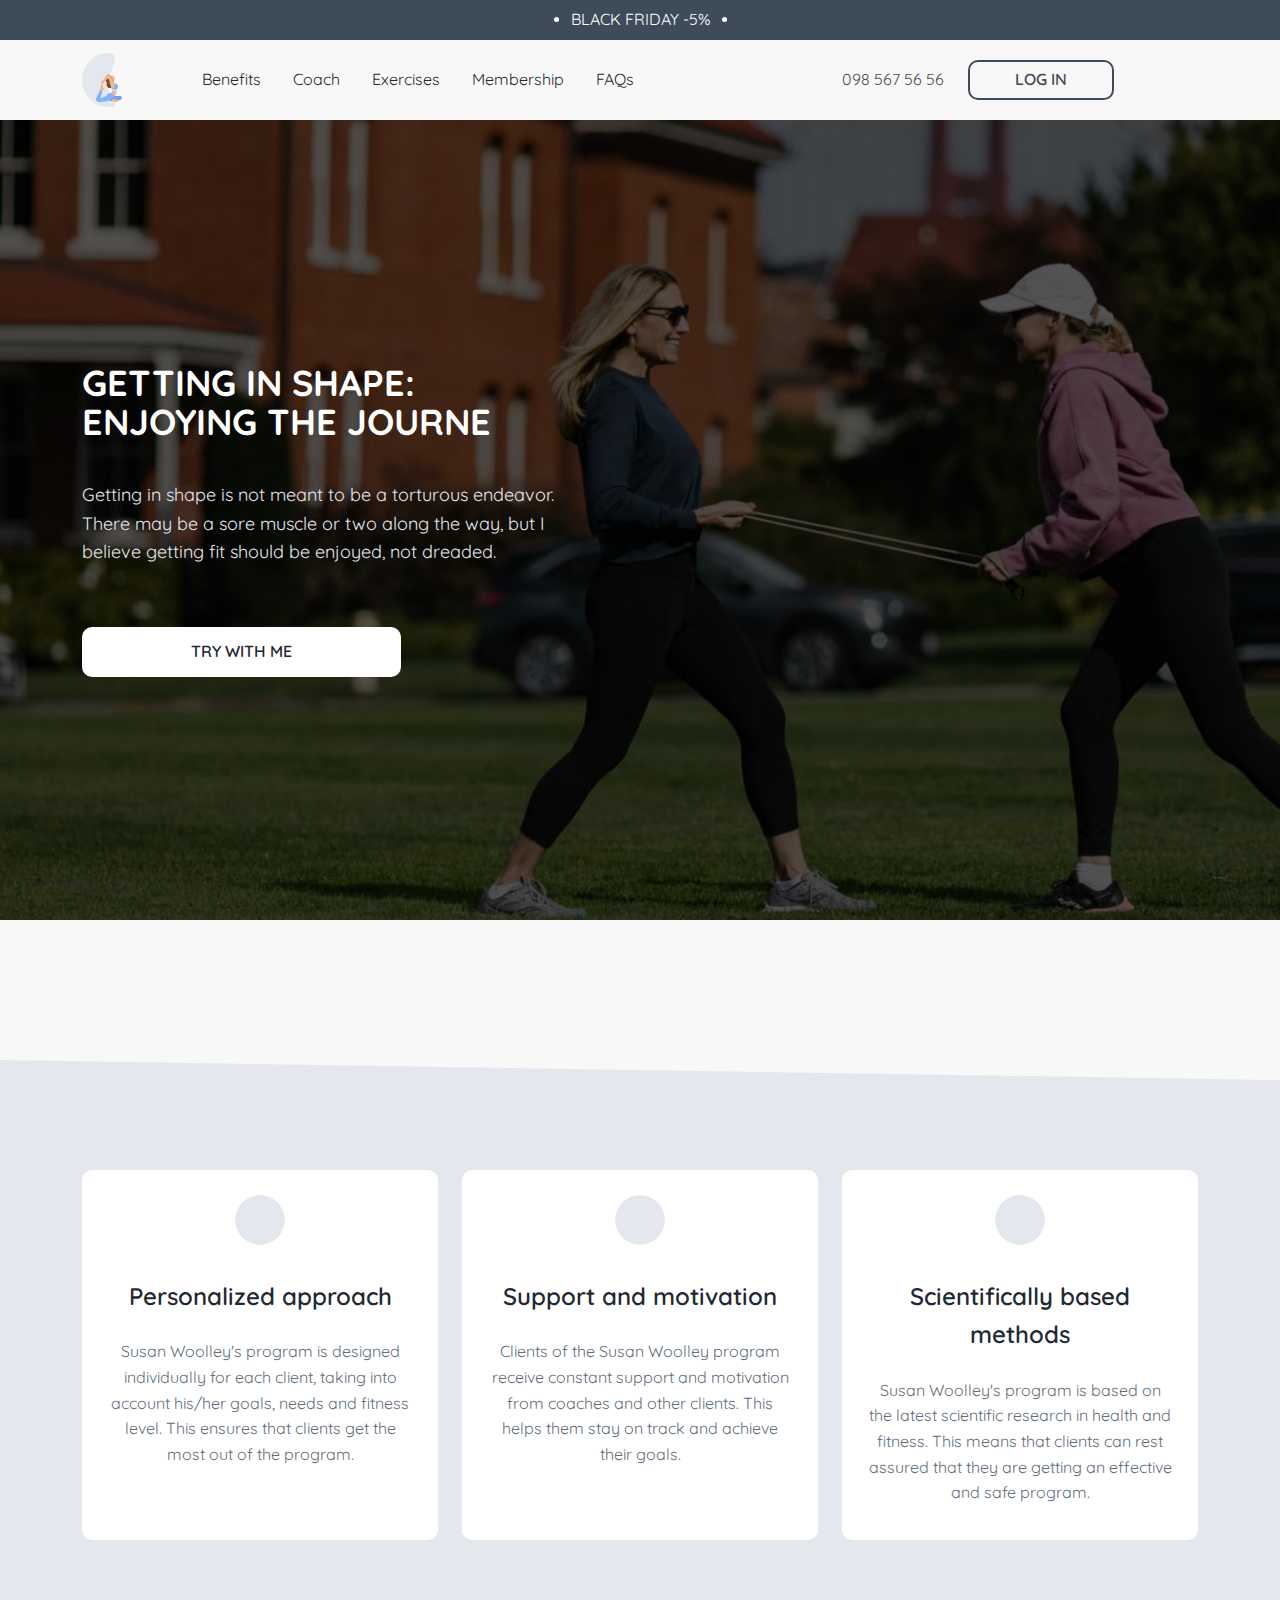
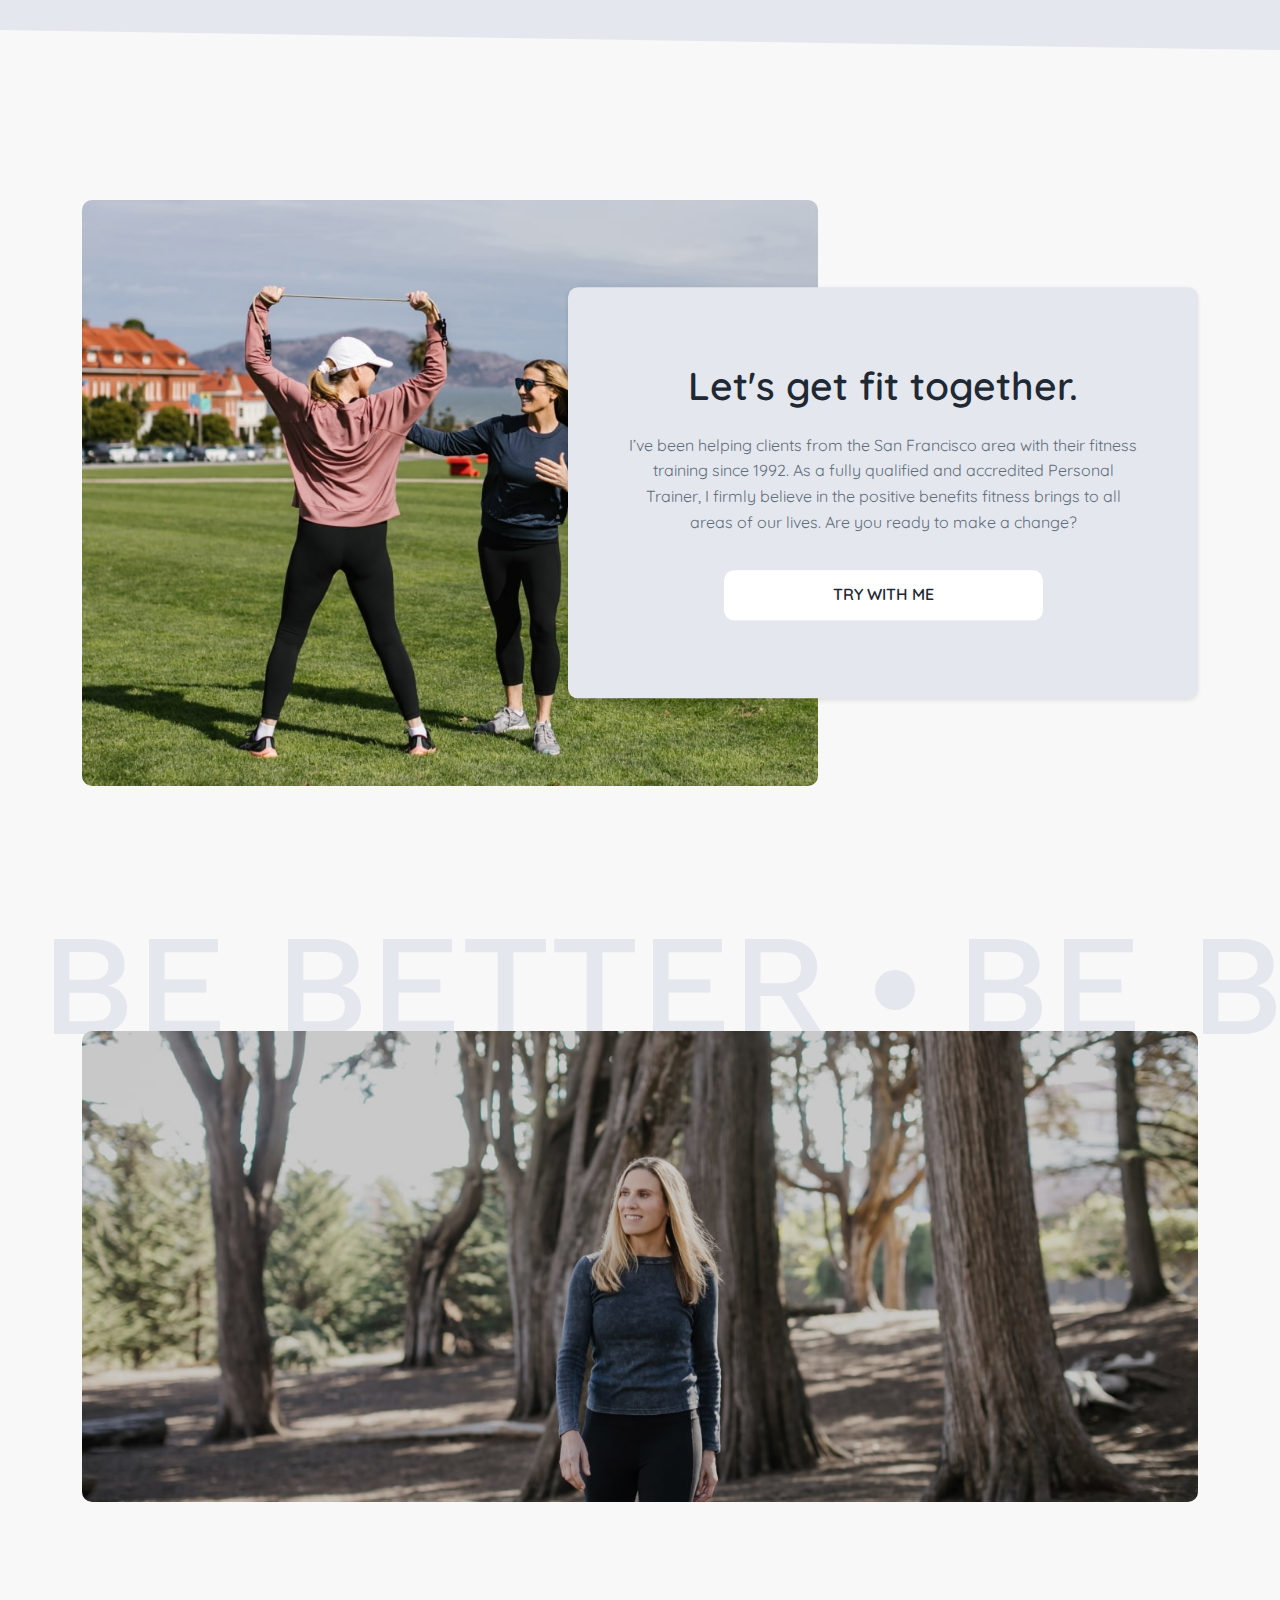
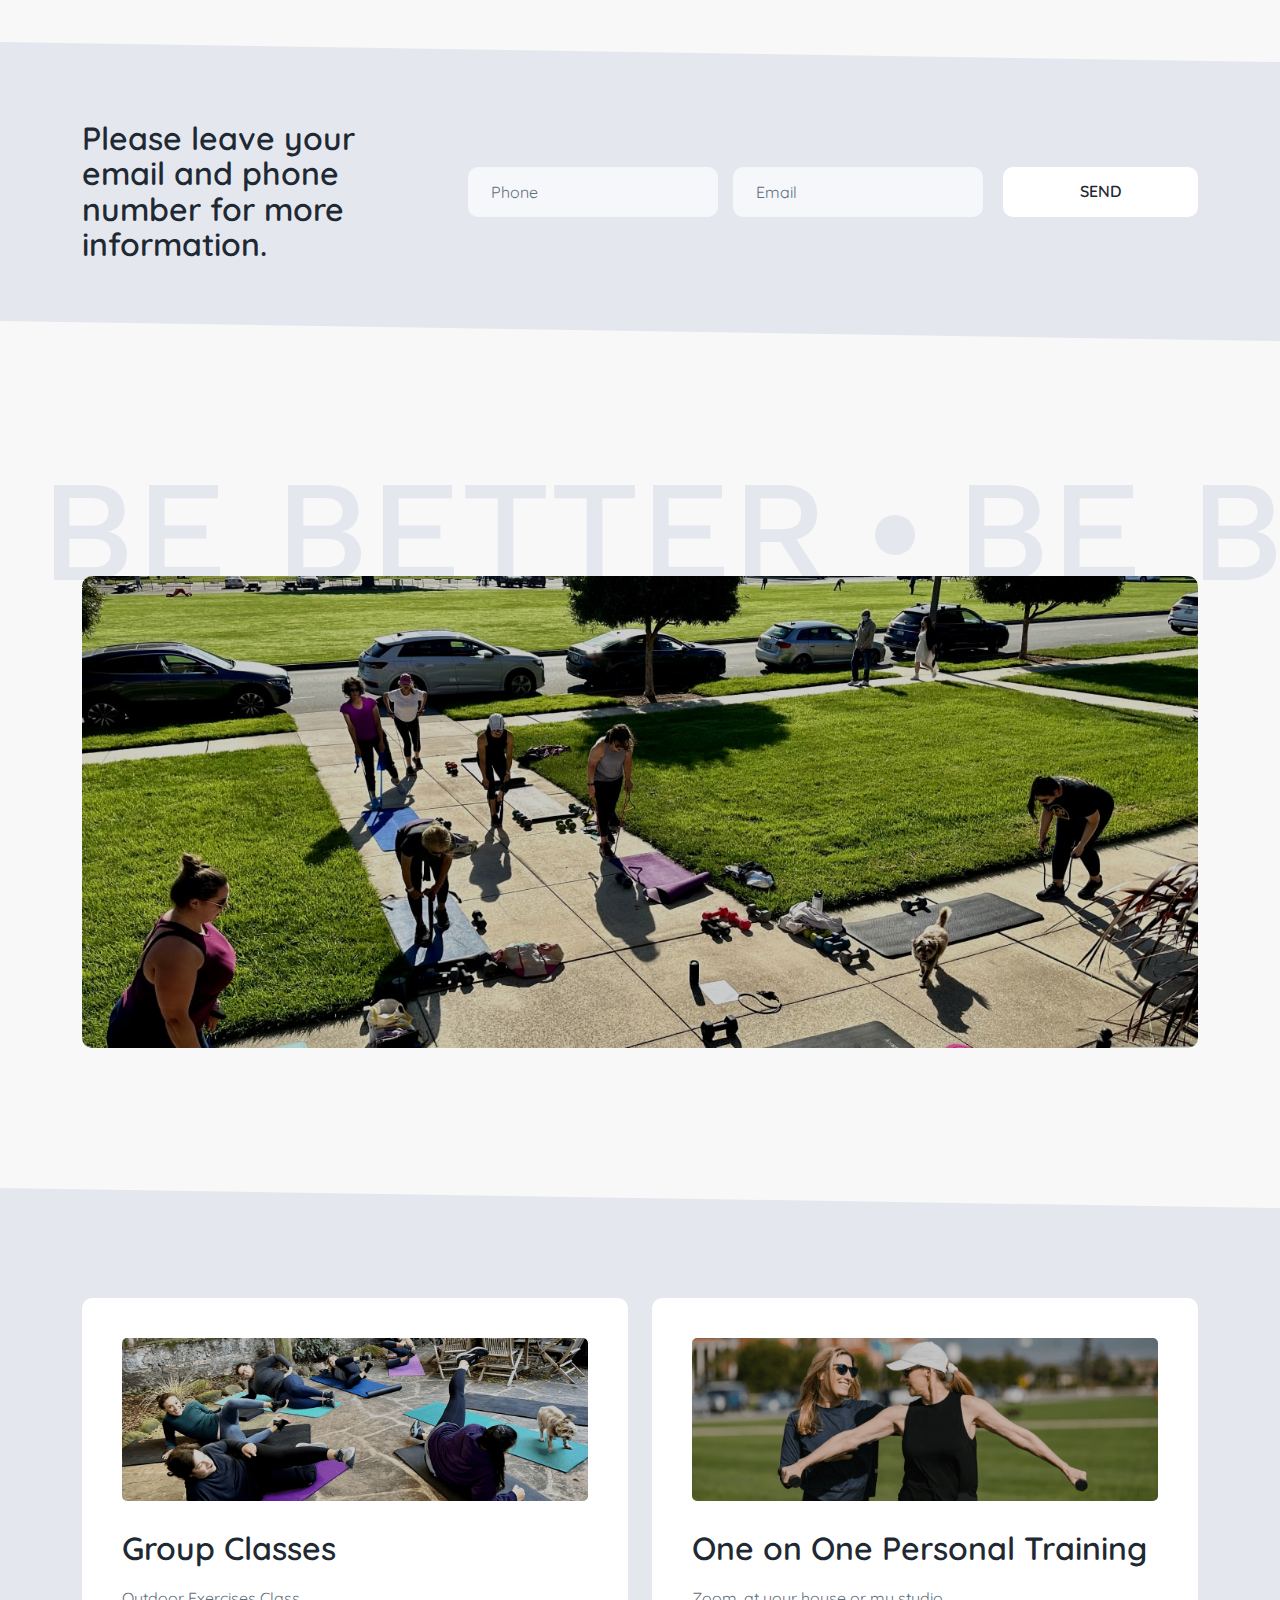
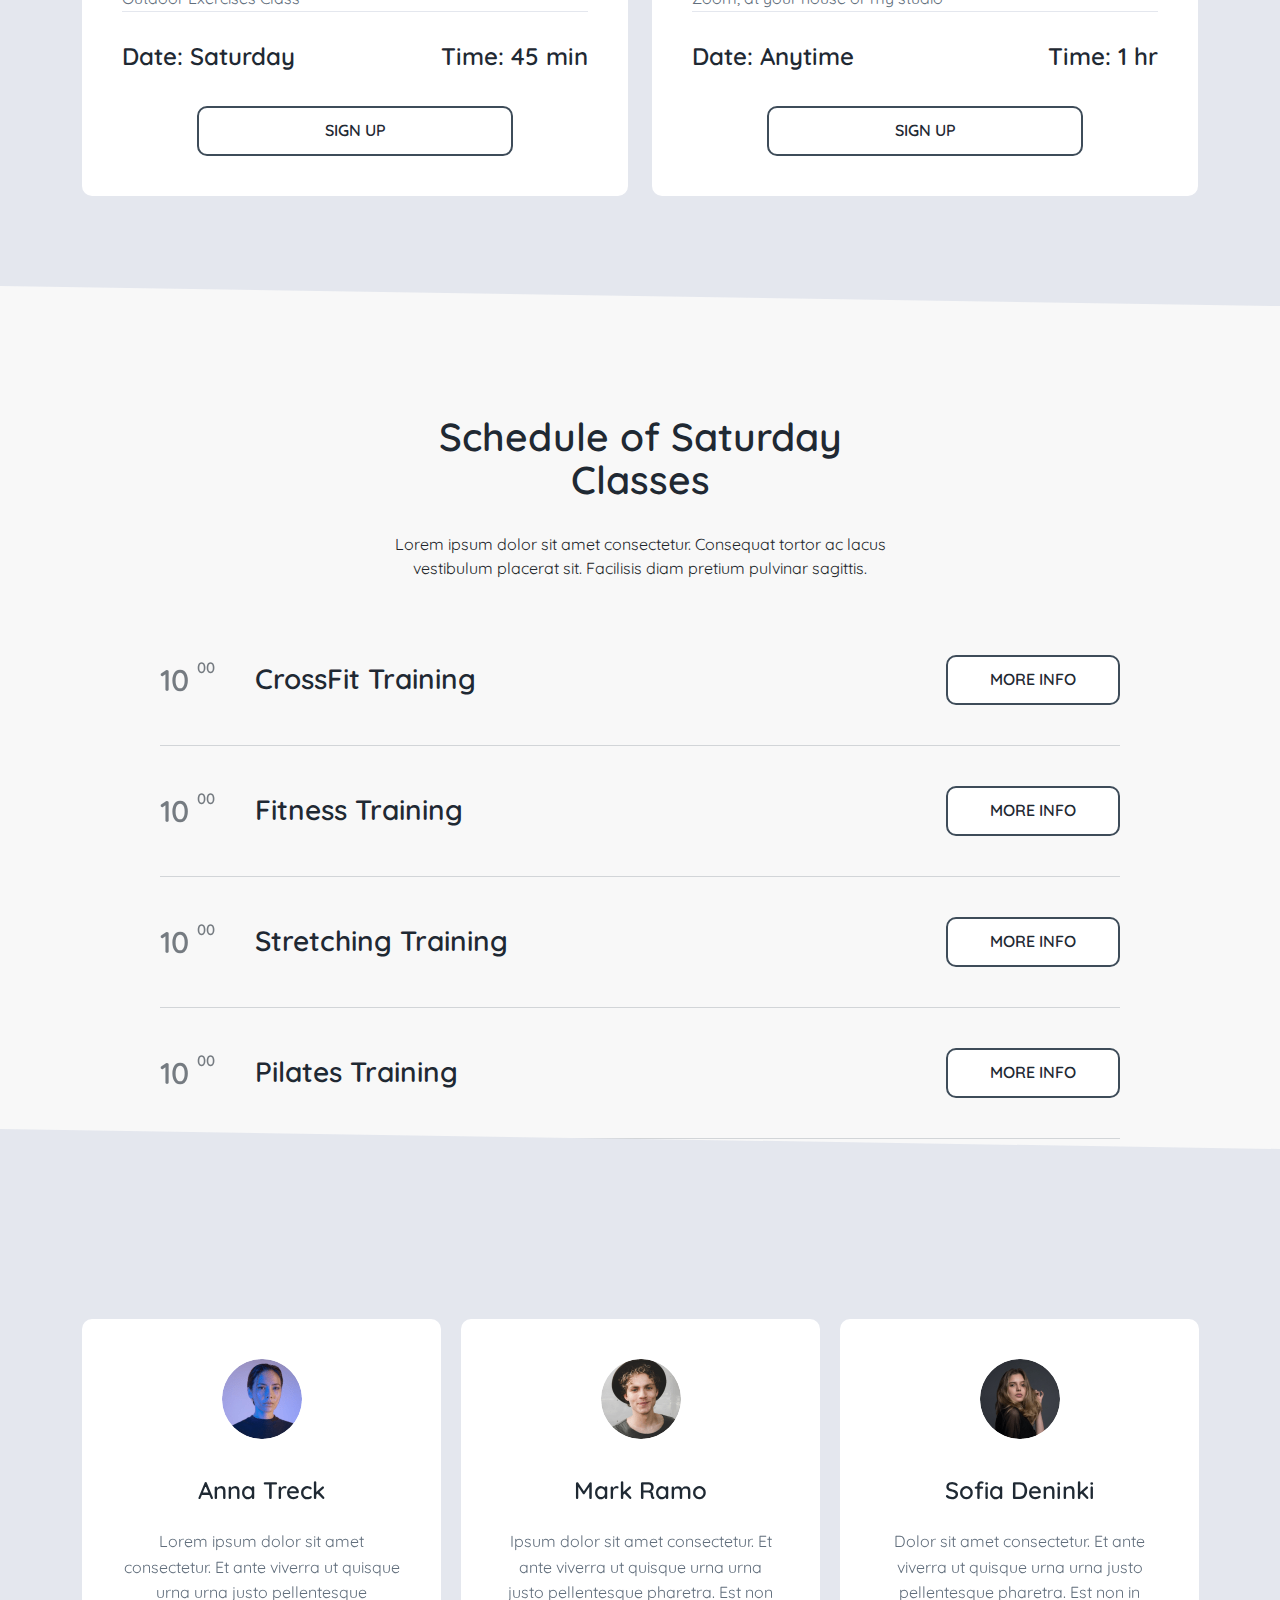
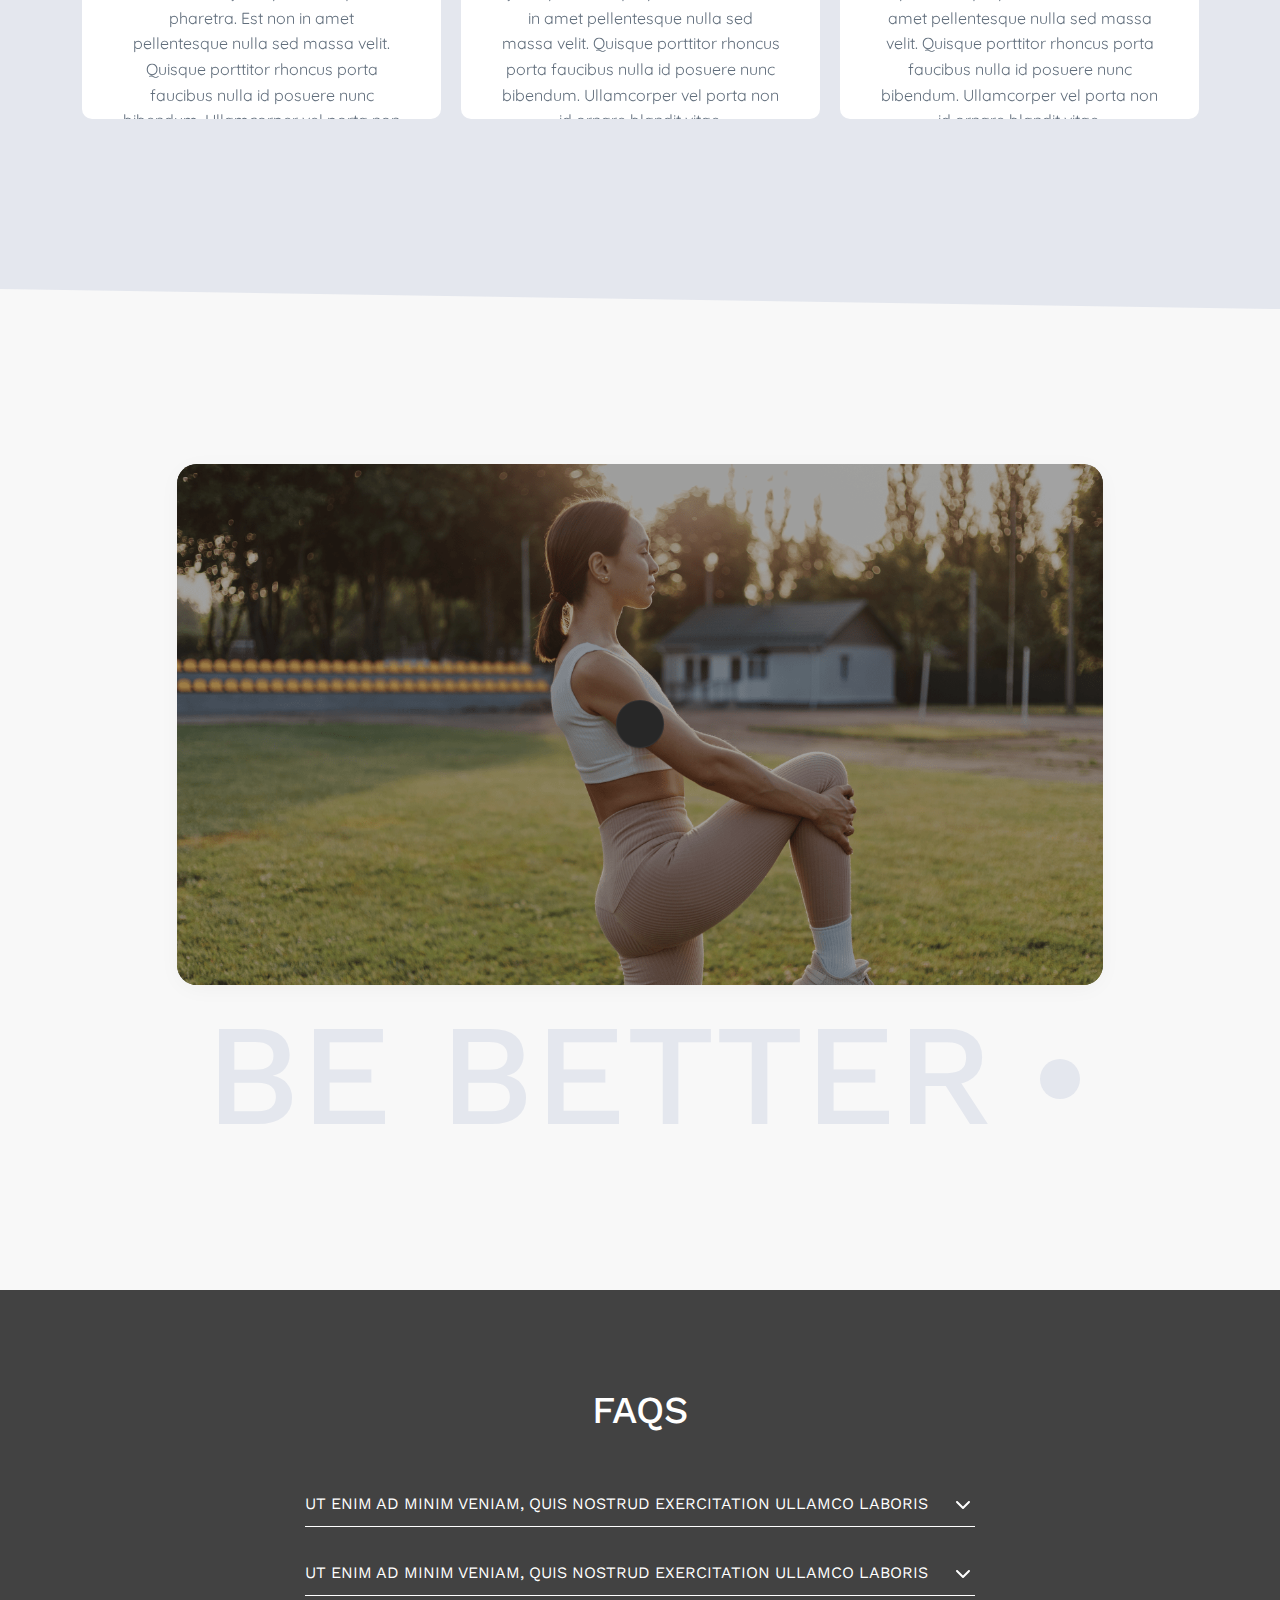
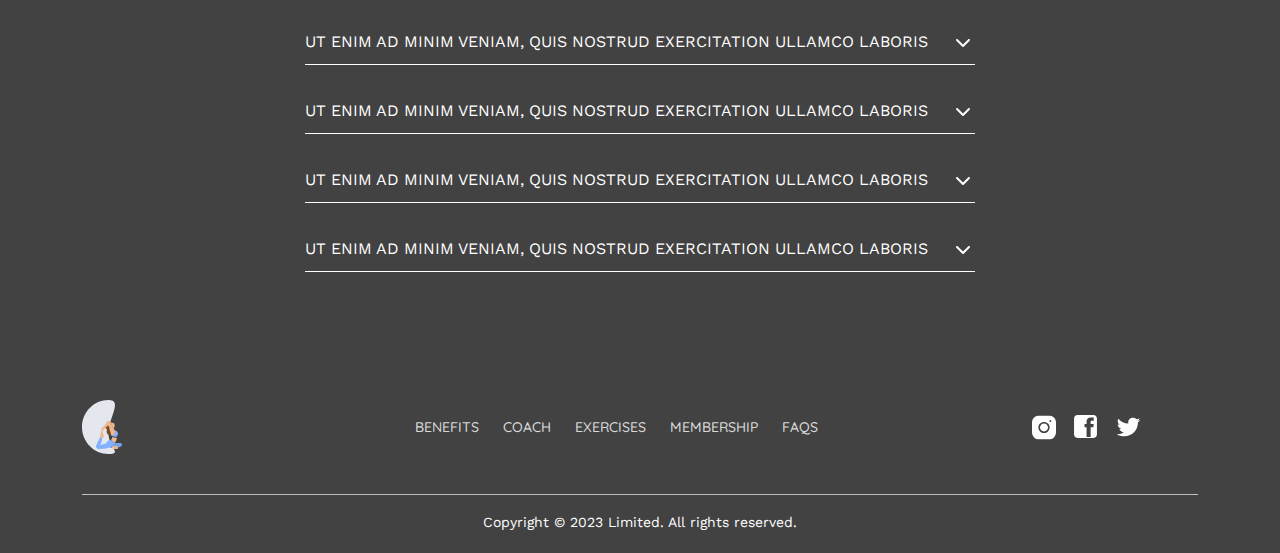
==== commit c2c0de61: "add info page" ====
--- a/index.html
+++ b/index.html
@@ -8,7 +8,8 @@
     <title>Sport</title>
     <link rel="icon" type="image/x-icon" href="img/favicon.png">
     <link rel="stylesheet" href="css/lib/bootstrap.min.css">
-    <!-- <link rel="stylesheet" href="https://cdn.jsdelivr.net/npm/locomotive-scroll@4.1.1/dist/locomotive-scroll.min.css"> -->
+    <link rel="stylesheet" href="css/lib/slick.css">
+    <link rel="stylesheet" href="css/lib/plyr-player.css">
     <link rel="stylesheet" href="css/style.css">
 </head>
 
@@ -163,7 +164,7 @@
                         </div>
                     </div>
                 </div>
-            </section> 
+            </section>
 
             <section class="imgsect ">
                 <div class="marquee">
@@ -210,7 +211,7 @@
                         </div>
                     </div>
                 </div>
-            </section> 
+            </section>
 
             <section class="imgsect reverse">
                 <div class="marquee">
@@ -391,6 +392,89 @@
                                 </a>
                             </div>
                         </div>
+                    </div>
+                </div>
+            </section>
+
+            <section class="testimonials">
+                <div class="background"></div>
+                <div class="container">
+                    <div class="testimonials__slider">
+
+                        <div class="testimonials__slide">
+                            <div class="testimonials__item">
+                                <div class="testimonials__item-img">
+                                    <img src="img/testimonials_img1.png" alt="img">
+                                </div>
+                                <div class="testimonials__item-title">
+                                    <h3>
+                                        Anna Treck
+                                    </h3>
+                                </div>
+                                <div class="testimonials__item-content">
+                                    <p>
+                                        Lorem ipsum dolor sit amet consectetur. Et ante viverra ut quisque urna urna
+                                        justo
+                                        pellentesque pharetra. Est non in amet pellentesque nulla sed massa velit.
+                                        Quisque
+                                        porttitor rhoncus porta faucibus nulla id posuere nunc bibendum. Ullamcorper vel
+                                        porta non id ornare blandit vitae.
+                                    </p>
+                                </div>
+                            </div>
+                        </div>
+                        <div class="testimonials__slide">
+                            <div class="testimonials__item">
+                                <div class="testimonials__item-img">
+                                    <img src="img/testimonials_img2.png" alt="img">
+                                </div>
+                                <div class="testimonials__item-title">
+                                    <h3>
+                                        Mark Ramo
+                                    </h3>
+                                </div>
+                                <div class="testimonials__item-content">
+                                    <p>
+                                        Ipsum dolor sit amet consectetur. Et ante viverra ut quisque urna urna justo
+                                        pellentesque pharetra. Est non in amet pellentesque nulla sed massa velit.
+                                        Quisque porttitor rhoncus porta faucibus nulla id posuere nunc bibendum.
+                                        Ullamcorper vel porta non id ornare blandit vitae.
+                                    </p>
+                                </div>
+                            </div>
+                        </div>
+                        <div class="testimonials__slide">
+                            <div class="testimonials__item">
+                                <div class="testimonials__item-img">
+                                    <img src="img/testimonials_img3.png" alt="img">
+                                </div>
+                                <div class="testimonials__item-title">
+                                    <h3>
+                                        Sofia Deninki
+                                    </h3>
+                                </div>
+                                <div class="testimonials__item-content">
+                                    <p>
+                                        Dolor sit amet consectetur. Et ante viverra ut quisque urna urna justo
+                                        pellentesque pharetra. Est non in amet pellentesque nulla sed massa velit.
+                                        Quisque porttitor rhoncus porta faucibus nulla id posuere nunc bibendum.
+                                        Ullamcorper vel porta non id ornare blandit vitae.
+                                    </p>
+                                </div>
+                            </div>
+                        </div>
+
+                    </div>
+                </div>
+            </section>
+
+            <section class="videosect">
+                <div class="container">
+                    <div class="videowrap">
+                        <video data-plyr-config='{ "autoplay": "true" }' controls autoplay playsinline
+                            poster="img/videoposter.png" id="player" class="video__controls">
+                            <source src="video/video.mp4" type="video/mp4" />
+                        </video>
                     </div>
                 </div>
                 <div class="marquee">
@@ -549,6 +633,8 @@
                     </div>
                 </div>
             </section>
+
+
 
         </main>
 
@@ -618,9 +704,8 @@
 
 
     <script src="js/lib/jquery.js"></script>
-    <!-- <script src="https://cdnjs.cloudflare.com/ajax/libs/gsap/3.6.1/gsap.min.js"></script> -->
-    <!-- <script src="https://cdn.jsdelivr.net/npm/locomotive-scroll@4.1.1/dist/locomotive-scroll.min.js"></script> -->
-    <script src="js/lib/bootstrap.min.js"></script>
+    <script src="js/lib/plyr-player.js"></script>
+    <script src="js/lib/slick.min.js"></script>
     <script src="js/main.js"></script>
 
 
--- a/css/lib/plyr-player.css
+++ b/css/lib/plyr-player.css
@@ -0,0 +1,1421 @@
+@keyframes plyr-progress {
+    to {
+        background-position: 25px 0
+    }
+}
+
+@keyframes plyr-popup {
+    0% {
+        opacity: .5;
+        transform: translateY(10px)
+    }
+
+    to {
+        opacity: 1;
+        transform: translateY(0)
+    }
+}
+
+@keyframes plyr-fade-in {
+    from {
+        opacity: 0
+    }
+
+    to {
+        opacity: 1
+    }
+}
+
+.plyr {
+    -moz-osx-font-smoothing: grayscale;
+    -webkit-font-smoothing: antialiased;
+    direction: ltr;
+    font-family: Avenir, avenir next, helvetica neue, segoe ui, Helvetica, Arial, sans-serif;
+    font-variant-numeric: tabular-nums;
+    font-weight: 500;
+    line-height: 1.7;
+    max-width: 100%;
+    min-width: 200px;
+    position: relative;
+    text-shadow: none;
+    transition: box-shadow .3s ease
+}
+
+.plyr audio,
+.plyr video {
+    border-radius: inherit;
+    height: auto;
+    vertical-align: middle;
+    width: 100%
+}
+
+.plyr button {
+    font: inherit;
+    line-height: inherit;
+    width: auto
+}
+
+.plyr:focus {
+    outline: 0
+}
+
+.plyr--full-ui {
+    box-sizing: border-box
+}
+
+.plyr--full-ui *,
+.plyr--full-ui ::after,
+.plyr--full-ui ::before {
+    box-sizing: inherit
+}
+
+.plyr--full-ui a,
+.plyr--full-ui button,
+.plyr--full-ui input,
+.plyr--full-ui label {
+    touch-action: manipulation
+}
+
+.plyr__badge {
+    background: #4f5b5f;
+    border-radius: 2px;
+    color: #fff;
+    font-size: 9px;
+    line-height: 1;
+    padding: 3px 4px
+}
+
+.plyr--full-ui ::-webkit-media-text-track-container {
+    display: none
+}
+
+.plyr__captions {
+    animation: plyr-fade-in .3s ease;
+    bottom: 0;
+    color: #fff;
+    display: none;
+    font-size: 14px;
+    left: 0;
+    padding: 10px;
+    position: absolute;
+    text-align: center;
+    transition: transform .4s ease-in-out;
+    width: 100%
+}
+
+.plyr__captions .plyr__caption {
+    background: rgba(0, 0, 0, .8);
+    border-radius: 2px;
+    -webkit-box-decoration-break: clone;
+    box-decoration-break: clone;
+    line-height: 185%;
+    padding: .2em .5em;
+    white-space: pre-wrap
+}
+
+.plyr__captions .plyr__caption div {
+    display: inline
+}
+
+.plyr__captions span:empty {
+    display: none
+}
+
+@media(min-width:480px) {
+    .plyr__captions {
+        font-size: 16px;
+        padding: 20px
+    }
+}
+
+@media(min-width:768px) {
+    .plyr__captions {
+        font-size: 18px
+    }
+}
+
+.plyr--captions-active .plyr__captions {
+    display: block
+}
+
+.plyr:not(.plyr--hide-controls) .plyr__controls:not(:empty)~.plyr__captions {
+    transform: translateY(-40px)
+}
+
+.plyr__control {
+    background: 0 0;
+    border: 0;
+    border-radius: 3px;
+    color: inherit;
+    cursor: pointer;
+    flex-shrink: 0;
+    overflow: visible;
+    padding: 7px;
+    position: relative;
+    transition: all .3s ease
+}
+
+.plyr__control svg {
+    display: block;
+    fill: currentColor;
+    height: 18px;
+    pointer-events: none;
+    width: 18px
+}
+
+.plyr__control:focus {
+    outline: 0
+}
+
+.plyr__control.plyr__tab-focus {
+    /* box-shadow: 0 0 0 5px rgba(26, 175, 255, .5); */
+    outline: 0
+}
+
+a.plyr__control {
+    text-decoration: none
+}
+
+a.plyr__control::after,
+a.plyr__control::before {
+    display: none
+}
+
+.plyr__control.plyr__control--pressed .icon--not-pressed,
+.plyr__control.plyr__control--pressed .label--not-pressed,
+.plyr__control:not(.plyr__control--pressed) .icon--pressed,
+.plyr__control:not(.plyr__control--pressed) .label--pressed {
+    display: none
+}
+
+.plyr--audio .plyr__control.plyr__tab-focus,
+.plyr--audio .plyr__control:hover,
+.plyr--audio .plyr__control[aria-expanded=true] {
+    background: #1aafff;
+    color: #fff
+}
+
+.plyr--video .plyr__control svg {
+    filter: drop-shadow(0 1px 1px rgba(0, 0, 0, .15))
+}
+
+.plyr--video .plyr__control.plyr__tab-focus,
+.plyr--video .plyr__control:hover,
+.plyr--video .plyr__control[aria-expanded=true] {
+    background: #1aafff;
+    color: #fff
+}
+
+.plyr__control--overlaid {
+    background: rgba(26, 175, 255, .8);
+    border: 0;
+    border-radius: 100%;
+    box-shadow: 0 1px 1px rgba(0, 0, 0, .15);
+    color: #fff;
+    display: none;
+    left: 50%;
+    padding: 15px;
+    position: absolute;
+    top: 50%;
+    transform: translate(-50%, -50%);
+    z-index: 2
+}
+
+.plyr__control--overlaid svg {
+    left: 2px;
+    position: relative
+}
+
+.plyr__control--overlaid:focus,
+.plyr__control--overlaid:hover {
+    background: #1aafff
+}
+
+.plyr--playing .plyr__control--overlaid {
+    opacity: 0;
+    visibility: hidden
+}
+
+.plyr--full-ui.plyr--video .plyr__control--overlaid {
+    display: block
+}
+
+.plyr--full-ui ::-webkit-media-controls {
+    display: none
+}
+
+.plyr__controls {
+    align-items: center;
+    display: flex;
+    justify-content: flex-end;
+    text-align: center
+}
+
+.plyr__controls .plyr__menu,
+.plyr__controls .plyr__progress,
+.plyr__controls .plyr__time,
+.plyr__controls .plyr__volume,
+.plyr__controls>.plyr__control {
+    margin-left: 5px
+}
+
+.plyr__controls .plyr__menu+.plyr__control,
+.plyr__controls .plyr__progress+.plyr__control,
+.plyr__controls>.plyr__control+.plyr__control,
+.plyr__controls>.plyr__control+.plyr__menu {
+    margin-left: 2px
+}
+
+.plyr__controls>.plyr__control:first-child,
+.plyr__controls>.plyr__control:first-child+[data-plyr=pause] {
+    margin-left: 0;
+    margin-right: auto
+}
+
+.plyr__controls:empty {
+    display: none
+}
+
+@media(min-width:480px) {
+
+    .plyr__controls .plyr__menu,
+    .plyr__controls .plyr__progress,
+    .plyr__controls .plyr__time,
+    .plyr__controls .plyr__volume,
+    .plyr__controls>.plyr__control {
+        margin-left: 10px
+    }
+}
+
+.plyr--audio .plyr__controls {
+    background: #fff;
+    border-radius: inherit;
+    color: #4f5b5f;
+    padding: 10px
+}
+
+.plyr--video .plyr__controls {
+    background: linear-gradient(rgba(0, 0, 0, 0), rgba(0, 0, 0, .7));
+    border-bottom-left-radius: inherit;
+    border-bottom-right-radius: inherit;
+    bottom: 0;
+    color: #fff;
+    left: 0;
+    padding: 20px 5px 5px;
+    position: absolute;
+    right: 0;
+    transition: opacity .4s ease-in-out, transform .4s ease-in-out;
+    z-index: 3
+}
+
+@media(min-width:480px) {
+    .plyr--video .plyr__controls {
+        padding: 35px 10px 10px
+    }
+}
+
+.plyr--video.plyr--hide-controls .plyr__controls {
+    opacity: 0;
+    pointer-events: none;
+    transform: translateY(100%)
+}
+
+.plyr [data-plyr=airplay],
+.plyr [data-plyr=captions],
+.plyr [data-plyr=fullscreen],
+.plyr [data-plyr=pip] {
+    display: none
+}
+
+.plyr--airplay-supported [data-plyr=airplay],
+.plyr--captions-enabled [data-plyr=captions],
+.plyr--fullscreen-enabled [data-plyr=fullscreen],
+.plyr--pip-supported [data-plyr=pip] {
+    display: inline-block
+}
+
+.plyr__video-embed {
+    height: 0;
+    padding-bottom: 56.25%;
+    position: relative
+}
+
+.plyr__video-embed iframe {
+    border: 0;
+    height: 100%;
+    left: 0;
+    position: absolute;
+    top: 0;
+    -webkit-user-select: none;
+    -moz-user-select: none;
+    -ms-user-select: none;
+    user-select: none;
+    width: 100%
+}
+
+.plyr--full-ui .plyr__video-embed>.plyr__video-embed__container {
+    padding-bottom: 240%;
+    position: relative;
+    transform: translateY(-38.28125%)
+}
+
+.plyr__menu {
+    display: flex;
+    position: relative
+}
+
+.plyr__menu .plyr__control svg {
+    transition: transform .3s ease
+}
+
+.plyr__menu .plyr__control[aria-expanded=true] svg {
+    transform: rotate(90deg)
+}
+
+.plyr__menu .plyr__control[aria-expanded=true] .plyr__tooltip {
+    display: none
+}
+
+.plyr__menu__container {
+    animation: plyr-popup .2s ease;
+    background: rgba(255, 255, 255, .9);
+    border-radius: 4px;
+    bottom: 100%;
+    box-shadow: 0 1px 2px rgba(0, 0, 0, .15);
+    color: #4f5b5f;
+    font-size: 16px;
+    margin-bottom: 10px;
+    position: absolute;
+    right: -3px;
+    text-align: left;
+    white-space: nowrap;
+    z-index: 3
+}
+
+.plyr__menu__container>div {
+    overflow: hidden;
+    transition: height .35s cubic-bezier(.4, 0, .2, 1), width .35s cubic-bezier(.4, 0, .2, 1)
+}
+
+.plyr__menu__container::after {
+    border: 4px solid transparent;
+    border-top-color: rgba(255, 255, 255, .9);
+    content: '';
+    height: 0;
+    position: absolute;
+    right: 15px;
+    top: 100%;
+    width: 0
+}
+
+.plyr__menu__container [role=menu] {
+    padding: 7px
+}
+
+.plyr__menu__container [role=menuitem],
+.plyr__menu__container [role=menuitemradio] {
+    margin-top: 2px
+}
+
+.plyr__menu__container [role=menuitem]:first-child,
+.plyr__menu__container [role=menuitemradio]:first-child {
+    margin-top: 0
+}
+
+.plyr__menu__container .plyr__control {
+    align-items: center;
+    color: #4f5b5f;
+    display: flex;
+    font-size: 14px;
+    padding: 4px 11px;
+    -webkit-user-select: none;
+    -moz-user-select: none;
+    -ms-user-select: none;
+    user-select: none;
+    width: 100%
+}
+
+.plyr__menu__container .plyr__control>span {
+    align-items: inherit;
+    display: flex;
+    width: 100%
+}
+
+.plyr__menu__container .plyr__control::after {
+    border: 4px solid transparent;
+    content: '';
+    position: absolute;
+    top: 50%;
+    transform: translateY(-50%)
+}
+
+.plyr__menu__container .plyr__control--forward {
+    padding-right: 28px
+}
+
+.plyr__menu__container .plyr__control--forward::after {
+    border-left-color: rgba(79, 91, 95, .8);
+    right: 5px
+}
+
+.plyr__menu__container .plyr__control--forward.plyr__tab-focus::after,
+.plyr__menu__container .plyr__control--forward:hover::after {
+    border-left-color: currentColor
+}
+
+.plyr__menu__container .plyr__control--back {
+    font-weight: 500;
+    margin: 7px;
+    margin-bottom: 3px;
+    padding-left: 28px;
+    position: relative;
+    width: calc(100% - 14px)
+}
+
+.plyr__menu__container .plyr__control--back::after {
+    border-right-color: rgba(79, 91, 95, .8);
+    left: 7px
+}
+
+.plyr__menu__container .plyr__control--back::before {
+    background: #b7c5cd;
+    box-shadow: 0 1px 0 #fff;
+    content: '';
+    height: 1px;
+    left: 0;
+    margin-top: 4px;
+    overflow: hidden;
+    position: absolute;
+    right: 0;
+    top: 100%
+}
+
+.plyr__menu__container .plyr__control--back.plyr__tab-focus::after,
+.plyr__menu__container .plyr__control--back:hover::after {
+    border-right-color: currentColor
+}
+
+.plyr__menu__container .plyr__control[role=menuitemradio] {
+    padding-left: 7px
+}
+
+.plyr__menu__container .plyr__control[role=menuitemradio]::after,
+.plyr__menu__container .plyr__control[role=menuitemradio]::before {
+    border-radius: 100%
+}
+
+.plyr__menu__container .plyr__control[role=menuitemradio]::before {
+    background: rgba(0, 0, 0, .1);
+    content: '';
+    display: block;
+    flex-shrink: 0;
+    height: 16px;
+    margin-right: 10px;
+    transition: all .3s ease;
+    width: 16px
+}
+
+.plyr__menu__container .plyr__control[role=menuitemradio]::after {
+    background: #fff;
+    border: 0;
+    height: 6px;
+    left: 12px;
+    opacity: 0;
+    top: 50%;
+    transform: translateY(-50%) scale(0);
+    transition: transform .3s ease, opacity .3s ease;
+    width: 6px
+}
+
+.plyr__menu__container .plyr__control[role=menuitemradio][aria-checked=true]::before {
+    background: #1aafff
+}
+
+.plyr__menu__container .plyr__control[role=menuitemradio][aria-checked=true]::after {
+    opacity: 1;
+    transform: translateY(-50%) scale(1)
+}
+
+.plyr__menu__container .plyr__control[role=menuitemradio].plyr__tab-focus::before,
+.plyr__menu__container .plyr__control[role=menuitemradio]:hover::before {
+    background: rgba(0, 0, 0, .1)
+}
+
+.plyr__menu__container .plyr__menu__value {
+    align-items: center;
+    display: flex;
+    margin-left: auto;
+    margin-right: -5px;
+    overflow: hidden;
+    padding-left: 25px;
+    pointer-events: none
+}
+
+.plyr--full-ui input[type=range] {
+    -webkit-appearance: none;
+    background: 0 0;
+    border: 0;
+    border-radius: 28px;
+    color: #1aafff;
+    display: block;
+    height: 20px;
+    margin: 0;
+    padding: 0;
+    transition: box-shadow .3s ease;
+    width: 100%
+}
+
+.plyr--full-ui input[type=range]::-webkit-slider-runnable-track {
+    background: 0 0;
+    border: 0;
+    border-radius: 3px;
+    height: 6px;
+    transition: box-shadow .3s ease;
+    -webkit-user-select: none;
+    user-select: none;
+    background-image: linear-gradient(to right, currentColor var(--value, 0), transparent var(--value, 0))
+}
+
+.plyr--full-ui input[type=range]::-webkit-slider-thumb {
+    background: #fff;
+    border: 0;
+    border-radius: 100%;
+    box-shadow: 0 1px 1px rgba(0, 0, 0, .15), 0 0 0 1px rgba(47, 52, 61, .2);
+    height: 14px;
+    position: relative;
+    transition: all .2s ease;
+    width: 14px;
+    -webkit-appearance: none;
+    margin-top: -4px
+}
+
+.plyr--full-ui input[type=range]::-moz-range-track {
+    background: 0 0;
+    border: 0;
+    border-radius: 3px;
+    height: 6px;
+    transition: box-shadow .3s ease;
+    -moz-user-select: none;
+    user-select: none
+}
+
+.plyr--full-ui input[type=range]::-moz-range-thumb {
+    background: #fff;
+    border: 0;
+    border-radius: 100%;
+    box-shadow: 0 1px 1px rgba(0, 0, 0, .15), 0 0 0 1px rgba(47, 52, 61, .2);
+    height: 14px;
+    position: relative;
+    transition: all .2s ease;
+    width: 14px
+}
+
+.plyr--full-ui input[type=range]::-moz-range-progress {
+    background: currentColor;
+    border-radius: 3px;
+    height: 6px
+}
+
+.plyr--full-ui input[type=range]::-ms-track {
+    background: 0 0;
+    border: 0;
+    border-radius: 3px;
+    height: 6px;
+    transition: box-shadow .3s ease;
+    -ms-user-select: none;
+    user-select: none;
+    color: transparent
+}
+
+.plyr--full-ui input[type=range]::-ms-fill-upper {
+    background: 0 0;
+    border: 0;
+    border-radius: 3px;
+    height: 6px;
+    transition: box-shadow .3s ease;
+    -ms-user-select: none;
+    user-select: none
+}
+
+.plyr--full-ui input[type=range]::-ms-fill-lower {
+    background: 0 0;
+    border: 0;
+    border-radius: 3px;
+    height: 6px;
+    transition: box-shadow .3s ease;
+    -ms-user-select: none;
+    user-select: none;
+    background: currentColor
+}
+
+.plyr--full-ui input[type=range]::-ms-thumb {
+    background: #fff;
+    border: 0;
+    border-radius: 100%;
+    box-shadow: 0 1px 1px rgba(0, 0, 0, .15), 0 0 0 1px rgba(47, 52, 61, .2);
+    height: 14px;
+    position: relative;
+    transition: all .2s ease;
+    width: 14px;
+    margin-top: 0
+}
+
+.plyr--full-ui input[type=range]::-ms-tooltip {
+    display: none
+}
+
+.plyr--full-ui input[type=range]:focus {
+    outline: 0
+}
+
+.plyr--full-ui input[type=range]::-moz-focus-outer {
+    border: 0
+}
+
+.plyr--full-ui input[type=range].plyr__tab-focus::-webkit-slider-runnable-track {
+    box-shadow: 0 0 0 5px rgba(26, 175, 255, .5);
+    outline: 0
+}
+
+.plyr--full-ui input[type=range].plyr__tab-focus::-moz-range-track {
+    box-shadow: 0 0 0 5px rgba(26, 175, 255, .5);
+    outline: 0
+}
+
+.plyr--full-ui input[type=range].plyr__tab-focus::-ms-track {
+    box-shadow: 0 0 0 5px rgba(26, 175, 255, .5);
+    outline: 0
+}
+
+.plyr--full-ui.plyr--video input[type=range]::-webkit-slider-runnable-track {
+    background-color: rgba(255, 255, 255, .25)
+}
+
+.plyr--full-ui.plyr--video input[type=range]::-moz-range-track {
+    background-color: rgba(255, 255, 255, .25)
+}
+
+.plyr--full-ui.plyr--video input[type=range]::-ms-track {
+    background-color: rgba(255, 255, 255, .25)
+}
+
+.plyr--full-ui.plyr--video input[type=range]:active::-webkit-slider-thumb {
+    box-shadow: 0 1px 1px rgba(0, 0, 0, .15), 0 0 0 1px rgba(47, 52, 61, .2), 0 0 0 3px rgba(255, 255, 255, .5)
+}
+
+.plyr--full-ui.plyr--video input[type=range]:active::-moz-range-thumb {
+    box-shadow: 0 1px 1px rgba(0, 0, 0, .15), 0 0 0 1px rgba(47, 52, 61, .2), 0 0 0 3px rgba(255, 255, 255, .5)
+}
+
+.plyr--full-ui.plyr--video input[type=range]:active::-ms-thumb {
+    box-shadow: 0 1px 1px rgba(0, 0, 0, .15), 0 0 0 1px rgba(47, 52, 61, .2), 0 0 0 3px rgba(255, 255, 255, .5)
+}
+
+.plyr--full-ui.plyr--audio input[type=range]::-webkit-slider-runnable-track {
+    background-color: rgba(183, 197, 205, .66)
+}
+
+.plyr--full-ui.plyr--audio input[type=range]::-moz-range-track {
+    background-color: rgba(183, 197, 205, .66)
+}
+
+.plyr--full-ui.plyr--audio input[type=range]::-ms-track {
+    background-color: rgba(183, 197, 205, .66)
+}
+
+.plyr--full-ui.plyr--audio input[type=range]:active::-webkit-slider-thumb {
+    box-shadow: 0 1px 1px rgba(0, 0, 0, .15), 0 0 0 1px rgba(47, 52, 61, .2), 0 0 0 3px rgba(0, 0, 0, .1)
+}
+
+.plyr--full-ui.plyr--audio input[type=range]:active::-moz-range-thumb {
+    box-shadow: 0 1px 1px rgba(0, 0, 0, .15), 0 0 0 1px rgba(47, 52, 61, .2), 0 0 0 3px rgba(0, 0, 0, .1)
+}
+
+.plyr--full-ui.plyr--audio input[type=range]:active::-ms-thumb {
+    box-shadow: 0 1px 1px rgba(0, 0, 0, .15), 0 0 0 1px rgba(47, 52, 61, .2), 0 0 0 3px rgba(0, 0, 0, .1)
+}
+
+.plyr__poster {
+    background-color: #000;
+    background-position: 50% 50%;
+    background-repeat: no-repeat;
+    background-size: contain;
+    height: 100%;
+    left: 0;
+    opacity: 0;
+    position: absolute;
+    top: 0;
+    transition: opacity .2s ease;
+    width: 100%;
+    z-index: 1
+}
+
+.plyr--stopped.plyr__poster-enabled .plyr__poster {
+    opacity: 1
+}
+
+.plyr__time {
+    font-size: 14px
+}
+
+.plyr__time+.plyr__time::before {
+    content: '\2044';
+    margin-right: 10px
+}
+
+@media(max-width:767px) {
+    .plyr__time+.plyr__time {
+        display: none
+    }
+}
+
+.plyr--video .plyr__time {
+    text-shadow: 0 1px 1px rgba(0, 0, 0, .15)
+}
+
+.plyr__tooltip {
+    background: rgba(255, 255, 255, .9);
+    border-radius: 3px;
+    bottom: 100%;
+    box-shadow: 0 1px 2px rgba(0, 0, 0, .15);
+    color: #4f5b5f;
+    font-size: 14px;
+    font-weight: 500;
+    left: 50%;
+    line-height: 1.3;
+    margin-bottom: 10px;
+    opacity: 0;
+    padding: 5px 7.5px;
+    pointer-events: none;
+    position: absolute;
+    transform: translate(-50%, 10px) scale(.8);
+    transform-origin: 50% 100%;
+    transition: transform .2s .1s ease, opacity .2s .1s ease;
+    white-space: nowrap;
+    z-index: 2
+}
+
+.plyr__tooltip::before {
+    border-left: 4px solid transparent;
+    border-right: 4px solid transparent;
+    border-top: 4px solid rgba(255, 255, 255, .9);
+    bottom: -4px;
+    content: '';
+    height: 0;
+    left: 50%;
+    position: absolute;
+    transform: translateX(-50%);
+    width: 0;
+    z-index: 2
+}
+
+.plyr .plyr__control.plyr__tab-focus .plyr__tooltip,
+.plyr .plyr__control:hover .plyr__tooltip,
+.plyr__tooltip--visible {
+    opacity: 1;
+    transform: translate(-50%, 0) scale(1)
+}
+
+.plyr .plyr__control:hover .plyr__tooltip {
+    z-index: 3
+}
+
+.plyr__controls>.plyr__control:first-child .plyr__tooltip,
+.plyr__controls>.plyr__control:first-child+.plyr__control .plyr__tooltip {
+    left: 0;
+    transform: translate(0, 10px) scale(.8);
+    transform-origin: 0 100%
+}
+
+.plyr__controls>.plyr__control:first-child .plyr__tooltip::before,
+.plyr__controls>.plyr__control:first-child+.plyr__control .plyr__tooltip::before {
+    left: 16px
+}
+
+.plyr__controls>.plyr__control:last-child .plyr__tooltip {
+    left: auto;
+    right: 0;
+    transform: translate(0, 10px) scale(.8);
+    transform-origin: 100% 100%
+}
+
+.plyr__controls>.plyr__control:last-child .plyr__tooltip::before {
+    left: auto;
+    right: 16px;
+    transform: translateX(50%)
+}
+
+.plyr__controls>.plyr__control:first-child .plyr__tooltip--visible,
+.plyr__controls>.plyr__control:first-child+.plyr__control .plyr__tooltip--visible,
+.plyr__controls>.plyr__control:first-child+.plyr__control.plyr__tab-focus .plyr__tooltip,
+.plyr__controls>.plyr__control:first-child+.plyr__control:hover .plyr__tooltip,
+.plyr__controls>.plyr__control:first-child.plyr__tab-focus .plyr__tooltip,
+.plyr__controls>.plyr__control:first-child:hover .plyr__tooltip,
+.plyr__controls>.plyr__control:last-child .plyr__tooltip--visible,
+.plyr__controls>.plyr__control:last-child.plyr__tab-focus .plyr__tooltip,
+.plyr__controls>.plyr__control:last-child:hover .plyr__tooltip {
+    transform: translate(0, 0) scale(1)
+}
+
+.plyr--video {
+    background: #000;
+    overflow: hidden
+}
+
+.plyr--video.plyr--menu-open {
+    overflow: visible
+}
+
+.plyr__video-wrapper {
+    background: #000;
+    border-radius: inherit;
+    overflow: hidden;
+    position: relative;
+    z-index: 0
+}
+
+.plyr__progress {
+    flex: 1;
+    left: 7px;
+    margin-right: 14px;
+    position: relative
+}
+
+.plyr__progress input[type=range],
+.plyr__progress__buffer {
+    margin-left: -7px;
+    margin-right: -7px;
+    width: calc(100% + 14px)
+}
+
+.plyr__progress input[type=range] {
+    position: relative;
+    z-index: 2
+}
+
+.plyr__progress .plyr__tooltip {
+    font-size: 14px;
+    left: 0
+}
+
+.plyr__progress__buffer {
+    -webkit-appearance: none;
+    background: 0 0;
+    border: 0;
+    border-radius: 100px;
+    height: 6px;
+    left: 0;
+    margin-top: -3px;
+    padding: 0;
+    position: absolute;
+    top: 50%
+}
+
+.plyr__progress__buffer::-webkit-progress-bar {
+    background: 0 0;
+    transition: width .2s ease
+}
+
+.plyr__progress__buffer::-webkit-progress-value {
+    background: currentColor;
+    border-radius: 100px;
+    min-width: 6px
+}
+
+.plyr__progress__buffer::-moz-progress-bar {
+    background: currentColor;
+    border-radius: 100px;
+    min-width: 6px;
+    transition: width .2s ease
+}
+
+.plyr__progress__buffer::-ms-fill {
+    border-radius: 100px;
+    transition: width .2s ease
+}
+
+.plyr--video .plyr__progress__buffer {
+    box-shadow: 0 1px 1px rgba(0, 0, 0, .15);
+    color: rgba(255, 255, 255, .25)
+}
+
+.plyr--audio .plyr__progress__buffer {
+    color: rgba(183, 197, 205, .66)
+}
+
+.plyr--loading .plyr__progress__buffer {
+    animation: plyr-progress 1s linear infinite;
+    background-image: linear-gradient(-45deg, rgba(47, 52, 61, .6) 25%, transparent 25%, transparent 50%, rgba(47, 52, 61, .6) 50%, rgba(47, 52, 61, .6) 75%, transparent 75%, transparent);
+    background-repeat: repeat-x;
+    background-size: 25px 25px;
+    color: transparent
+}
+
+.plyr--video.plyr--loading .plyr__progress__buffer {
+    background-color: rgba(255, 255, 255, .25)
+}
+
+.plyr--audio.plyr--loading .plyr__progress__buffer {
+    background-color: rgba(183, 197, 205, .66)
+}
+
+.plyr__volume {
+    align-items: center;
+    display: flex;
+    flex: 1;
+    position: relative
+}
+
+.plyr__volume input[type=range] {
+    margin-left: 5px;
+    position: relative;
+    z-index: 2
+}
+
+@media(min-width:480px) {
+    .plyr__volume {
+        max-width: 90px
+    }
+}
+
+@media(min-width:768px) {
+    .plyr__volume {
+        max-width: 110px
+    }
+}
+
+.plyr--is-ios .plyr__volume {
+    display: none !important
+}
+
+.plyr--is-ios.plyr--vimeo [data-plyr=mute] {
+    display: none !important
+}
+
+.plyr:-webkit-full-screen {
+    background: #000;
+    border-radius: 0 !important;
+    height: 100%;
+    margin: 0;
+    width: 100%
+}
+
+.plyr:-moz-full-screen {
+    background: #000;
+    border-radius: 0 !important;
+    height: 100%;
+    margin: 0;
+    width: 100%
+}
+
+.plyr:-ms-fullscreen {
+    background: #000;
+    border-radius: 0 !important;
+    height: 100%;
+    margin: 0;
+    width: 100%
+}
+
+.plyr:fullscreen {
+    background: #000;
+    border-radius: 0 !important;
+    height: 100%;
+    margin: 0;
+    width: 100%
+}
+
+.plyr:-webkit-full-screen video {
+    height: 100%
+}
+
+.plyr:-moz-full-screen video {
+    height: 100%
+}
+
+.plyr:-ms-fullscreen video {
+    height: 100%
+}
+
+.plyr:fullscreen video {
+    height: 100%
+}
+
+.plyr:-webkit-full-screen .plyr__video-wrapper {
+    height: 100%;
+    width: 100%
+}
+
+.plyr:-moz-full-screen .plyr__video-wrapper {
+    height: 100%;
+    width: 100%
+}
+
+.plyr:-ms-fullscreen .plyr__video-wrapper {
+    height: 100%;
+    width: 100%
+}
+
+.plyr:fullscreen .plyr__video-wrapper {
+    height: 100%;
+    width: 100%
+}
+
+.plyr:-webkit-full-screen .plyr__video-embed {
+    overflow: visible
+}
+
+.plyr:-moz-full-screen .plyr__video-embed {
+    overflow: visible
+}
+
+.plyr:-ms-fullscreen .plyr__video-embed {
+    overflow: visible
+}
+
+.plyr:fullscreen .plyr__video-embed {
+    overflow: visible
+}
+
+.plyr:-webkit-full-screen.plyr--vimeo .plyr__video-wrapper {
+    height: 0;
+    top: 50%;
+    transform: translateY(-50%)
+}
+
+.plyr:-moz-full-screen.plyr--vimeo .plyr__video-wrapper {
+    height: 0;
+    top: 50%;
+    transform: translateY(-50%)
+}
+
+.plyr:-ms-fullscreen.plyr--vimeo .plyr__video-wrapper {
+    height: 0;
+    top: 50%;
+    transform: translateY(-50%)
+}
+
+.plyr:fullscreen.plyr--vimeo .plyr__video-wrapper {
+    height: 0;
+    top: 50%;
+    transform: translateY(-50%)
+}
+
+.plyr:-webkit-full-screen .plyr__control .icon--exit-fullscreen {
+    display: block
+}
+
+.plyr:-moz-full-screen .plyr__control .icon--exit-fullscreen {
+    display: block
+}
+
+.plyr:-ms-fullscreen .plyr__control .icon--exit-fullscreen {
+    display: block
+}
+
+.plyr:fullscreen .plyr__control .icon--exit-fullscreen {
+    display: block
+}
+
+.plyr:-webkit-full-screen .plyr__control .icon--exit-fullscreen+svg {
+    display: none
+}
+
+.plyr:-moz-full-screen .plyr__control .icon--exit-fullscreen+svg {
+    display: none
+}
+
+.plyr:-ms-fullscreen .plyr__control .icon--exit-fullscreen+svg {
+    display: none
+}
+
+.plyr:fullscreen .plyr__control .icon--exit-fullscreen+svg {
+    display: none
+}
+
+.plyr:-webkit-full-screen.plyr--hide-controls {
+    cursor: none
+}
+
+.plyr:-moz-full-screen.plyr--hide-controls {
+    cursor: none
+}
+
+.plyr:-ms-fullscreen.plyr--hide-controls {
+    cursor: none
+}
+
+.plyr:fullscreen.plyr--hide-controls {
+    cursor: none
+}
+
+@media(min-width:1024px) {
+    .plyr:-webkit-full-screen .plyr__captions {
+        font-size: 21px
+    }
+
+    .plyr:-moz-full-screen .plyr__captions {
+        font-size: 21px
+    }
+
+    .plyr:-ms-fullscreen .plyr__captions {
+        font-size: 21px
+    }
+
+    .plyr:fullscreen .plyr__captions {
+        font-size: 21px
+    }
+}
+
+.plyr:-webkit-full-screen {
+    background: #000;
+    border-radius: 0 !important;
+    height: 100%;
+    margin: 0;
+    width: 100%
+}
+
+.plyr:-webkit-full-screen video {
+    height: 100%
+}
+
+.plyr:-webkit-full-screen .plyr__video-wrapper {
+    height: 100%;
+    width: 100%
+}
+
+.plyr:-webkit-full-screen .plyr__video-embed {
+    overflow: visible
+}
+
+.plyr:-webkit-full-screen.plyr--vimeo .plyr__video-wrapper {
+    height: 0;
+    top: 50%;
+    transform: translateY(-50%)
+}
+
+.plyr:-webkit-full-screen .plyr__control .icon--exit-fullscreen {
+    display: block
+}
+
+.plyr:-webkit-full-screen .plyr__control .icon--exit-fullscreen+svg {
+    display: none
+}
+
+.plyr:-webkit-full-screen.plyr--hide-controls {
+    cursor: none
+}
+
+@media(min-width:1024px) {
+    .plyr:-webkit-full-screen .plyr__captions {
+        font-size: 21px
+    }
+}
+
+.plyr:-moz-full-screen {
+    background: #000;
+    border-radius: 0 !important;
+    height: 100%;
+    margin: 0;
+    width: 100%
+}
+
+.plyr:-moz-full-screen video {
+    height: 100%
+}
+
+.plyr:-moz-full-screen .plyr__video-wrapper {
+    height: 100%;
+    width: 100%
+}
+
+.plyr:-moz-full-screen .plyr__video-embed {
+    overflow: visible
+}
+
+.plyr:-moz-full-screen.plyr--vimeo .plyr__video-wrapper {
+    height: 0;
+    top: 50%;
+    transform: translateY(-50%)
+}
+
+.plyr:-moz-full-screen .plyr__control .icon--exit-fullscreen {
+    display: block
+}
+
+.plyr:-moz-full-screen .plyr__control .icon--exit-fullscreen+svg {
+    display: none
+}
+
+.plyr:-moz-full-screen.plyr--hide-controls {
+    cursor: none
+}
+
+@media(min-width:1024px) {
+    .plyr:-moz-full-screen .plyr__captions {
+        font-size: 21px
+    }
+}
+
+.plyr:-ms-fullscreen {
+    background: #000;
+    border-radius: 0 !important;
+    height: 100%;
+    margin: 0;
+    width: 100%
+}
+
+.plyr:-ms-fullscreen video {
+    height: 100%
+}
+
+.plyr:-ms-fullscreen .plyr__video-wrapper {
+    height: 100%;
+    width: 100%
+}
+
+.plyr:-ms-fullscreen .plyr__video-embed {
+    overflow: visible
+}
+
+.plyr:-ms-fullscreen.plyr--vimeo .plyr__video-wrapper {
+    height: 0;
+    top: 50%;
+    transform: translateY(-50%)
+}
+
+.plyr:-ms-fullscreen .plyr__control .icon--exit-fullscreen {
+    display: block
+}
+
+.plyr:-ms-fullscreen .plyr__control .icon--exit-fullscreen+svg {
+    display: none
+}
+
+.plyr:-ms-fullscreen.plyr--hide-controls {
+    cursor: none
+}
+
+@media(min-width:1024px) {
+    .plyr:-ms-fullscreen .plyr__captions {
+        font-size: 21px
+    }
+}
+
+.plyr--fullscreen-fallback {
+    background: #000;
+    border-radius: 0 !important;
+    height: 100%;
+    margin: 0;
+    width: 100%;
+    bottom: 0;
+    left: 0;
+    position: fixed;
+    right: 0;
+    top: 0;
+    z-index: 10000000
+}
+
+.plyr--fullscreen-fallback video {
+    height: 100%
+}
+
+.plyr--fullscreen-fallback .plyr__video-wrapper {
+    height: 100%;
+    width: 100%
+}
+
+.plyr--fullscreen-fallback .plyr__video-embed {
+    overflow: visible
+}
+
+.plyr--fullscreen-fallback.plyr--vimeo .plyr__video-wrapper {
+    height: 0;
+    top: 50%;
+    transform: translateY(-50%)
+}
+
+.plyr--fullscreen-fallback .plyr__control .icon--exit-fullscreen {
+    display: block
+}
+
+.plyr--fullscreen-fallback .plyr__control .icon--exit-fullscreen+svg {
+    display: none
+}
+
+.plyr--fullscreen-fallback.plyr--hide-controls {
+    cursor: none
+}
+
+@media(min-width:1024px) {
+    .plyr--fullscreen-fallback .plyr__captions {
+        font-size: 21px
+    }
+}
+
+.plyr__ads {
+    border-radius: inherit;
+    bottom: 0;
+    cursor: pointer;
+    left: 0;
+    overflow: hidden;
+    position: absolute;
+    right: 0;
+    top: 0;
+    z-index: -1
+}
+
+.plyr__ads>div,
+.plyr__ads>div iframe {
+    height: 100%;
+    position: absolute;
+    width: 100%
+}
+
+.plyr__ads::after {
+    background: rgba(47, 52, 61, .8);
+    border-radius: 2px;
+    bottom: 10px;
+    color: #fff;
+    content: attr(data-badge-text);
+    font-size: 11px;
+    padding: 2px 6px;
+    pointer-events: none;
+    position: absolute;
+    right: 10px;
+    z-index: 3
+}
+
+.plyr__ads::after:empty {
+    display: none
+}
+
+.plyr__cues {
+    background: currentColor;
+    display: block;
+    height: 6px;
+    left: 0;
+    margin: -3px 0 0;
+    opacity: .8;
+    position: absolute;
+    top: 50%;
+    width: 3px;
+    z-index: 3
+}
+
+.plyr--no-transition {
+    transition: none !important
+}
+
+.plyr__sr-only {
+    clip: rect(1px, 1px, 1px, 1px);
+    overflow: hidden;
+    border: 0 !important;
+    height: 1px !important;
+    padding: 0 !important;
+    position: absolute !important;
+    width: 1px !important
+}
+
+.plyr [hidden] {
+    display: none !important
+}--- a/css/style.css
+++ b/css/style.css
@@ -1 +1 @@
-@import url("https://fonts.googleapis.com/css2?family=Quicksand:wght@300;400;500;600;700&family=Work+Sans:wght@300;400;500&display=swap");html{-webkit-box-sizing:border-box;box-sizing:border-box}*,:after,:before{-webkit-box-sizing:inherit;box-sizing:inherit}body,html{height:100%}a{text-decoration:none;color:inherit}a:hover{color:inherit}button:focus,input:focus{outline:transparent}li{margin:0;padding:0;list-style:none}h1,h2,h3,h4,h5,h6,li,ol,p,ul{margin:0;padding:0}body{position:relative;overflow-x:hidden;min-width:320px;max-width:100vw;cursor:default;font-family:"Quicksand",sans-serif}.main{-webkit-box-flex:1;-ms-flex:1 1 auto;flex:1 1 auto}.pagewrapper{min-height:100%;display:-webkit-box;display:-ms-flexbox;display:flex;-webkit-box-orient:vertical;-webkit-box-direction:normal;-ms-flex-direction:column;flex-direction:column;position:relative;overflow:hidden}.white-btn{border-radius:10px;background:#FFF;display:-webkit-inline-box;display:-ms-inline-flexbox;display:inline-flex;height:50px;padding:10px 107px;-webkit-box-pack:center;-ms-flex-pack:center;justify-content:center;-webkit-box-align:center;-ms-flex-align:center;align-items:center;-webkit-transition:0.3s ease-in-out;transition:0.3s ease-in-out;color:var(--black,#1F2933);text-align:center;font-size:16px;font-style:normal;font-weight:600;line-height:110%;text-transform:uppercase;border:2px solid #fff}.white-btn:hover{background-color:#3e4c59;color:#fff}@media (min-width:1600px){.container,.container-lg,.container-md,.container-sm,.container-xl,.container-xxl{max-width:1440px}}@media (max-width:767.8px){.white-btn{width:100%;padding:10px 20px}}.heroscreen{position:relative;height:calc(100vh - 120px);min-height:800px;display:-webkit-box;display:-ms-flexbox;display:flex;-webkit-box-align:center;-ms-flex-align:center;align-items:center}.heroscreen__bg{position:absolute;width:100%;height:100%;-o-object-fit:cover;object-fit:cover}.heroscreen__inner{position:relative;z-index:2;max-width:608px}.heroscreen__inner h1{color:#FFF;font-size:50px;font-style:normal;font-weight:700;line-height:110%;text-transform:uppercase;margin-bottom:39px}.heroscreen__inner p{color:#E4E7EE;font-size:20px;font-style:normal;font-weight:400;line-height:160%;margin-bottom:60px}.advantages{padding:100px 0;margin-top:200px;position:relative}.background{position:absolute;top:0;left:-10%;height:100%;width:120%;-webkit-transform:rotate(0.9deg);transform:rotate(0.9deg);background-color:#E4E7EE}.advantages__item{position:relative;z-index:1;border-radius:10px;background:#FFF;width:100%;padding:40px;min-height:295px;text-align:center}.advantages__item img{margin:0 auto 32px;width:50px;height:50px;border-radius:50%}.advantages__item h3{color:var(--black,#1F2933);text-align:center;margin-bottom:24px;font-size:24px;font-style:normal;font-weight:600;line-height:160%}.advantages__item p{color:var(--gray-60,#616E7C);text-align:center;font-size:16px;font-style:normal;font-weight:400;line-height:160%}.about{padding-top:200px}.about__inner{position:relative}.about__img{width:100%;background-size:cover;border-radius:10px;overflow:hidden}.about__content{position:absolute;width:630px;text-align:center;z-index:2;top:50%;right:0;-webkit-transform:translateY(-50%);transform:translateY(-50%);border-radius:10px;background:var(--gray-20,#E4E7EE);-webkit-box-shadow:0px 2px 4px 0px rgba(0,0,0,0.08),0px 0px 6px 0px rgba(0,0,0,0.02);box-shadow:0px 2px 4px 0px rgba(0,0,0,0.08),0px 0px 6px 0px rgba(0,0,0,0.02);padding:78px 60px}.about__content h3{color:var(--black,#1F2933);text-align:center;font-size:39px;font-style:normal;font-weight:600;line-height:110%;margin-bottom:25px}.about__content p{color:var(--gray-60,#616E7C);text-align:center;font-size:16px;font-style:normal;font-weight:400;line-height:160%;margin-bottom:35px}.imgsect{margin-top:200px}.marquee{width:100%;margin:0 auto;white-space:nowrap;overflow:hidden;height:100px;display:-webkit-box;display:-ms-flexbox;display:flex;-webkit-box-align:center;-ms-flex-align:center;align-items:center}.marquee .text{padding-left:40px;text-indent:0;-webkit-animation:marquee 7s linear infinite;animation:marquee 7s linear infinite;display:inline-block;color:var(--gray-20,#E4E7EE);text-align:center;font-family:"Work Sans",sans-serif;font-size:144px;font-style:normal;font-weight:500;line-height:110%;text-transform:uppercase;position:relative}.marquee .text:after{content:"";width:40px;height:40px;background:#E4E7EE;border-radius:50%;display:inline-block;vertical-align:middle;margin-left:0px;margin-bottom:2%}.reverse .marquee .text{animation:marquee 7s linear infinite reverse}@-webkit-keyframes marquee{0%{-webkit-transform:translate(0,0);transform:translate(0,0)}to{-webkit-transform:translate(-100%,0);transform:translate(-100%,0)}}@keyframes marquee{0%{-webkit-transform:translate(0,0);transform:translate(0,0)}to{-webkit-transform:translate(-100%,0);transform:translate(-100%,0)}}.imgsect__img{width:100%;margin-top:-5px;position:relative}.imgsect__img img{width:100%;background-size:cover;border-radius:10px}.formsect{margin-top:200px;padding:69px 0;position:relative}.formsect__inner{display:-webkit-box;display:-ms-flexbox;display:flex;-webkit-box-align:center;-ms-flex-align:center;align-items:center;-webkit-box-pack:justify;-ms-flex-pack:justify;justify-content:space-between}.formsect__title{max-width:480px;position:relative;z-index:1}.formsect__title h2{color:var(--black,#1F2933);font-size:39px;font-style:normal;font-weight:600;line-height:110%}.formsect__form{position:relative;z-index:1;width:100%;padding-left:30px}.formwrap{width:100%;display:-webkit-box;display:-ms-flexbox;display:flex;-webkit-box-align:center;-ms-flex-align:center;align-items:center;-webkit-box-pack:end;-ms-flex-pack:end;justify-content:flex-end}.formwrap button{margin-left:10px;width:240px;padding:15px 90px}.inputfield{margin-right:15px;width:265px}.inputfield input{height:50px;width:100%;border-radius:10px;background:var(--gray-10,#F5F7FA);padding:18px 23px;color:#616E7C;font-size:16px;font-style:normal;font-weight:400;line-height:160%;border:none}.inputfield input::-webkit-input-placeholder{color:#616E7C;font-size:16px;font-style:normal;font-weight:400;line-height:160%;-webkit-transition:0.3s ease-in-out;transition:0.3s ease-in-out}.inputfield input::-moz-placeholder{color:#616E7C;font-size:16px;font-style:normal;font-weight:400;line-height:160%;-moz-transition:0.3s ease-in-out;transition:0.3s ease-in-out}.inputfield input:-ms-input-placeholder{color:#616E7C;font-size:16px;font-style:normal;font-weight:400;line-height:160%;-ms-transition:0.3s ease-in-out;transition:0.3s ease-in-out}.inputfield input::-ms-input-placeholder{color:#616E7C;font-size:16px;font-style:normal;font-weight:400;line-height:160%;-ms-transition:0.3s ease-in-out;transition:0.3s ease-in-out}.inputfield input::placeholder{color:#616E7C;font-size:16px;font-style:normal;font-weight:400;line-height:160%;-webkit-transition:0.3s ease-in-out;transition:0.3s ease-in-out}.inputfield input:focus::-webkit-input-placeholder{opacity:0}.inputfield input:focus::-moz-placeholder{opacity:0}.inputfield input:focus:-ms-input-placeholder{opacity:0}.inputfield input:focus::-ms-input-placeholder{opacity:0}.inputfield input:focus::placeholder{opacity:0}.info{margin-top:200px;padding:100px 0;position:relative}.info__item{width:100%;border-radius:10px;background:#FFF;padding:40px;position:relative;z-index:1}.info__item-img{margin-bottom:30px}.info__item-img img{width:100%;background-size:cover;border-radius:5px}.info__item-top{margin-bottom:25px;border-bottom:1px solid #E4E7EE}.info__item-top h4{color:var(--black,#1F2933);font-size:39px;font-style:normal;font-weight:600;line-height:110%;margin-bottom:20px}.info__item-top p{color:var(--gray-60,#616E7C);font-size:16px;font-style:normal;font-weight:400;line-height:160%}.info__item-content{display:-webkit-box;display:-ms-flexbox;display:flex;-webkit-box-align:center;-ms-flex-align:center;align-items:center;-webkit-box-pack:justify;-ms-flex-pack:justify;justify-content:space-between;margin-bottom:30px}.info__item-content p{color:var(--black,#1F2933);text-align:center;font-size:24px;font-style:normal;font-weight:600;line-height:160%}.info__item-btn{text-align:center}.info__item-btn a{padding:10px 120px;width:316px;border:2px solid var(--gray-80,#3E4C59)}.schedule{padding:160px 0 0}.schedule .marquee{margin-top:170px}.schedule__title{max-width:550px;text-align:center;margin:0 auto 30px}.schedule__title h3{color:var(--black,#1F2933);font-size:39px;font-style:normal;font-weight:600;line-height:110%}.schedule__subtitle{max-width:550px;text-align:center;margin:0 auto 35px}.schedule__inner{margin:0 auto;max-width:960px;width:100%}.schedule__row{display:-webkit-box;display:-ms-flexbox;display:flex;-webkit-box-align:center;-ms-flex-align:center;align-items:center;padding:40px 0;border-bottom:1px solid rgba(62,76,89,0.2)}.schedule__row-time{margin-right:40px}.schedule__row-time p{position:relative;color:var(--black,#1F2933);font-size:30px;font-style:normal;font-weight:600;line-height:160%;opacity:0.6}.schedule__row-time span{display:inline-block;vertical-align:top;color:var(--black,#1F2933);font-size:15px;font-style:normal;font-weight:600;line-height:160%}.schedule__row-name p{color:var(--black,#1F2933);font-size:28px;font-style:normal;font-weight:600;line-height:160%}.schedule__row-btn{margin:0 0 0 auto}.schedule__row-btn a{border:2px solid var(--gray-80,#3E4C59);padding:19px 42px}.faq{padding:100px 0;background:#424242;font-family:"Work Sans",sans-serif}.faq__title{margin-bottom:50px}.faq__title h2{color:#FFF;text-align:center;font-size:38px;font-style:normal;font-weight:500;line-height:110%;text-transform:uppercase}.faq__inner{max-width:670px;width:100%;margin:0 auto}.faq__row{padding:10px 0;border-bottom:1px solid var(--white,#FFF);margin-bottom:24px}.faq__header{display:-webkit-box;display:-ms-flexbox;display:flex;-webkit-box-pack:justify;-ms-flex-pack:justify;justify-content:space-between;cursor:pointer;-webkit-transition:0.3s;transition:0.3s;position:relative;padding-right:35px}.faq__header h3{color:#FFF;font-family:"Work Sans",sans-serif;font-size:16px;font-style:normal;font-weight:400;line-height:150%;text-transform:uppercase}.faq__header:hover{opacity:0.6}.faq__header .arrow{-webkit-transition:0.3s ease-in-out;transition:0.3s ease-in-out;position:absolute;right:0;top:0}.faq__header.active .arrow{-webkit-transform:rotate(180deg);transform:rotate(180deg)}.faq__body{padding:30px 0px;display:none}.faq__body li,.faq__body p{color:#FFF;font-size:16px;font-style:normal;font-weight:400;line-height:160%}.faq__body ol,.faq__body ul{padding:10px 20px}.faq__body ul li{list-style:disc}.faq__body ol li{list-style:decimal}@media (max-width:1600px){.info{margin-top:150px}.formsect{margin-top:150px}.imgsect{margin-top:150px}.advantages__item{padding:25px}.advantages{margin-top:150px}}@media (max-width:1399.8px){.schedule{padding:120px 0 0}.info__item-top h4{font-size:32px}.inputfield{margin-right:15px;width:250px}.formwrap button{margin-left:5px;width:195px;padding:15px 30px}.formsect__title h2{font-size:32px}.about{padding-top:160px}.advantages__item{min-height:370px}.heroscreen__inner h1{font-size:36px}.heroscreen__inner p{font-size:18px}.heroscreen__inner{max-width:520px}}@media (max-width:1199.8px){.info{margin-top:120px}.info__item-content p{font-size:22px}.info__item-top h4{font-size:26px}.info__item{padding:35px 25px}.formsect{margin-top:120px}.formsect__inner{-ms-flex-wrap:wrap;flex-wrap:wrap}.formsect__title{margin-bottom:30px}.formwrap{-webkit-box-pack:start;-ms-flex-pack:start;justify-content:flex-start}.formsect__form{padding-left:0}.marquee{height:80px}.marquee .text{font-size:110px}.about{padding-top:120px}.advantages{margin-top:100px}}@media (max-width:991.8px){.schedule{padding:100px 0 0}.info__item{margin-bottom:30px;padding:40px 35px}.marquee .text:after{width:35px;height:35px}.imgsect{margin-top:100px}.about{padding:120px 0 0}.about__content{width:90%;padding:70px 40px;right:initial;top:initial;-webkit-transform:translateX(5%);transform:translateX(5%);position:relative;margin-top:-200px}.advantages{padding:100px 0 70px}.advantages__item{margin-bottom:35px}.heroscreen__bg{-o-object-position:65% 0%;object-position:65% 0%}.heroscreen{min-height:700px}}@media (max-width:767.8px){.schedule .marquee{margin-top:140px}.schedule__title h3{font-size:32px}.schedule__row-time{margin-right:25px}.schedule__row{padding:30px 0}.schedule__row-btn a{padding:15px 35px}.schedule__row-name p{font-size:22px}.formsect{margin-top:90px}.info{margin-top:90px}.imgsect{margin-top:80px}.about{padding:80px 0 0}.about__content{padding:50px 35px}.about__content h3{font-size:32px}}@media (max-width:575.8px){.faq{padding:90px 0}.schedule .marquee{margin-top:90px}.schedule{padding:80px 0 0}.schedule__row{-ms-flex-wrap:wrap;flex-wrap:wrap;-webkit-box-pack:justify;-ms-flex-pack:justify;justify-content:space-between}.schedule__row-btn{margin:20px 0 0;width:100%}.info{padding:80px 0}.info__item{margin-bottom:25px;padding:35px 25px}.info__item-content p{font-size:18px}.info__item-btn a{padding:10px 20px;width:100%}.formwrap{-ms-flex-wrap:wrap;flex-wrap:wrap}.inputfield{margin-right:0;margin-bottom:20px;width:100%}.formwrap button{margin-left:0px;width:100%}.marquee .text:after{width:30px;height:30px}.marquee{height:60px}.marquee .text{font-size:90px;padding-left:25px}.about__content{width:94%;-webkit-transform:translateX(3%);transform:translateX(3%);margin-top:-150px;padding:30px 15px}.advantages{margin-top:80px;padding:80px 0 50px}.heroscreen__inner h1{font-size:32px}.heroscreen__inner p{font-size:16px}.heroscreen__inner{margin-bottom:80px}}@media (max-width:400px){.faq{padding:80px 0}.schedule__title h3{font-size:22px}.info__item-img img{height:45vw;-o-object-fit:cover;object-fit:cover}.info__item{margin-bottom:20px;padding:25px 15px}.imgsect{margin-top:60px}.imgsect__img img{height:50vw;-o-object-fit:cover;object-fit:cover}.formsect{margin-top:70px}.marquee .text:after{width:25px;height:25px}.marquee .text{font-size:75px;padding-left:20px}.about__content h3{font-size:28px;margin-bottom:20px}.about__content p{font-size:15px;margin-bottom:30px}.about__content{margin-top:-100px}}.sales-widget{display:-webkit-box;display:-ms-flexbox;display:flex;-webkit-box-align:center;-ms-flex-align:center;align-items:center;-webkit-box-pack:center;-ms-flex-pack:center;justify-content:center;background:#3E4C59;height:40px;width:100%}.sales-widget span{position:relative;color:#FFF;text-align:center;font-size:16px;font-style:normal;font-weight:400;line-height:160%;text-transform:uppercase}.sales-widget span:after,.sales-widget span:before{content:"";display:inline-block;vertical-align:middle;border-radius:50%;background-color:#fff;width:5px;height:5px;margin-bottom:3px}.sales-widget span:before{margin-right:8px}.sales-widget span:after{margin-left:8px}.header__inner{padding:13px 0;background:#F8F8F8;position:relative}.header__logo a{display:block}.header__logo img{height:54px;background-size:cover}.header__nav{margin-left:76px}.header__nav ul{display:-webkit-box;display:-ms-flexbox;display:flex;-webkit-box-align:center;-ms-flex-align:center;align-items:center}.header__nav ul li+li{margin-left:32px}.header__nav ul a{color:var(--black,#1F2933);text-align:center;font-size:16px;font-style:normal;font-weight:400;line-height:160%;-webkit-transition:0.3s;transition:0.3s;position:relative;padding-bottom:3px}.header__nav ul a:after{content:"";width:0%;-webkit-transition:0.4s;transition:0.4s;height:1px;position:absolute;bottom:0;left:50%;background-color:#3E4C59}.header__nav ul a:hover:after{left:0;width:100%}.header__info{display:-webkit-box;display:-ms-flexbox;display:flex;-webkit-box-align:center;-ms-flex-align:center;align-items:center;-webkit-box-pack:end;-ms-flex-pack:end;justify-content:flex-end}.header__phone a{color:#4D4D4D;text-align:center;margin-right:24px;font-size:16px;font-style:normal;font-weight:400;line-height:160%;-webkit-transition:0.3s;transition:0.3s}.header__phone a:hover{-webkit-filter:brightness(150%);filter:brightness(150%)}.header__btn a{color:#3E4C59;text-align:center;font-size:16px;font-style:normal;font-weight:600;line-height:110%;text-transform:uppercase;height:40px;display:-webkit-box;display:-ms-flexbox;display:flex;-webkit-box-align:center;-ms-flex-align:center;align-items:center;-webkit-box-pack:center;-ms-flex-pack:center;justify-content:center;padding:9px 45px;border-radius:10px;border:2px solid var(--gray-80,#3E4C59);-webkit-transition:0.3s ease-in-out;transition:0.3s ease-in-out}.header__btn a:hover{background-color:rgba(62,76,89,0.2)}button.burger{display:none}.header__mobile{display:none}@media (max-width:991.8px){.header__mobile{display:block;margin-top:50px}.header__mobile .header__phone a{margin:0}.header__mobile .header__btn{margin-top:50px}.header__nav{position:fixed;z-index:9;padding:35px;margin:0;top:120px;right:0;width:40%;-webkit-transform:translateX(100%);transform:translateX(100%);-webkit-transition:opacity 0.3s 0.3s,-webkit-transform 0.5s;transition:opacity 0.3s 0.3s,-webkit-transform 0.5s;transition:transform 0.5s,opacity 0.3s 0.3s;transition:transform 0.5s,opacity 0.3s 0.3s,-webkit-transform 0.5s;opacity:0;height:100vh;background-color:#f2f2f2}.header__nav ul{display:block}.header__nav ul li+li{margin:30px 0 0}.header__nav.active{-webkit-transform:translateX(0%);transform:translateX(0%);opacity:1;-webkit-transition:0.5s;transition:0.5s}.header__info{display:none}button.burger{display:inline-block;width:35px;height:23px;border:none;background:transparent;position:relative;cursor:pointer;padding:0;margin:0 0 0 auto}button.burger:focus{outline:none}button.burger.burger2 span,button.burger.burger2:after,button.burger.burger2:before{width:100%;height:3px;border-radius:100px;position:absolute;display:block;background:#3E4C59;right:0}button.burger.burger2:after,button.burger.burger2:before{content:"";-webkit-transition:0.3s width 0.4s;transition:0.3s width 0.4s}button.burger.burger2:after{top:0px;left:0px;margin-top:0px}button.burger.burger2:before{bottom:0px;right:0px;margin-bottom:0px}button.burger.burger2 span{top:50%;margin-top:-2px;-webkit-transition:-webkit-transform 0.3s;transition:-webkit-transform 0.3s;transition:transform 0.3s;transition:transform 0.3s,-webkit-transform 0.3s}button.burger.burger2 span:before{content:"";background:#3E4C59;width:100%;height:3px;border-radius:100px;position:absolute;left:0px;-webkit-transition:-webkit-transform 0.3s;transition:-webkit-transform 0.3s;transition:transform 0.3s;transition:transform 0.3s,-webkit-transform 0.3s}button.burger.burger2.on:after{-webkit-transition:all 0.2s;transition:all 0.2s;width:0%;left:0px}button.burger.burger2.on:before{-webkit-transition:all 0.2s;transition:all 0.2s;width:0%;right:0px}button.burger.burger2.on span{-webkit-transform:rotate(45deg);transform:rotate(45deg);-webkit-transition:0.3s -webkit-transform 0.4s;transition:0.3s -webkit-transform 0.4s;transition:0.3s transform 0.4s;transition:0.3s transform 0.4s,0.3s -webkit-transform 0.4s}button.burger.burger2.on span:before{-webkit-transform:rotate(-90deg);transform:rotate(-90deg);-webkit-transition:0.3s -webkit-transform 0.4s;transition:0.3s -webkit-transform 0.4s;transition:0.3s transform 0.4s;transition:0.3s transform 0.4s,0.3s -webkit-transform 0.4s}}@media (max-width:767.8px){.header__nav{width:60%}}@media (max-width:575.8px){.header__nav{width:100%}}.footer{background:#424242}.footer__inner{padding-bottom:40px;border-bottom:1px solid #BDBDBD}.footer__logo a{display:block}.footer__logo img{height:54px;background-size:cover}.footer__nav ul{display:-webkit-box;display:-ms-flexbox;display:flex;-webkit-box-align:center;-ms-flex-align:center;align-items:center}.footer__nav ul li+li{margin-left:24px}.footer__nav ul a{color:#D9D9D9;text-align:center;font-size:14px;font-style:normal;font-weight:500;line-height:36px;text-transform:uppercase;position:relative;padding-bottom:3px}.footer__nav ul a:after{content:"";width:0%;-webkit-transition:0.4s;transition:0.4s;height:1px;position:absolute;bottom:0;left:50%;background-color:#D9D9D9}.footer__nav ul a:hover:after{left:0;width:100%}.footer__socials ul{display:-webkit-box;display:-ms-flexbox;display:flex;-webkit-box-align:center;-ms-flex-align:center;align-items:center;-webkit-box-pack:end;-ms-flex-pack:end;justify-content:flex-end}.footer__socials ul li+li{margin-left:16px}.footer__socials ul img{max-width:27px;background-size:cover;-webkit-transition:0.3s;transition:0.3s}.footer__socials ul img:hover{opacity:0.6}.footer__bottom{display:-webkit-box;display:-ms-flexbox;display:flex;-webkit-box-align:center;-ms-flex-align:center;align-items:center;-webkit-box-pack:center;-ms-flex-pack:center;justify-content:center;padding:16px 0 20px}.footer__bottom p{color:#FFF;font-family:Work Sans;font-size:14px;font-style:normal;font-weight:400;line-height:22px}@media (max-width:991.8px){.footer__nav{margin:0 0 0 auto}.footer__socials{margin-top:30px}}@media (max-width:767.8px){.footer__nav{margin:30px 0 0}.footer__nav ul{display:block}.footer__nav ul li+li{margin-left:0}}+@import url("https://fonts.googleapis.com/css2?family=Quicksand:wght@300;400;500;600;700&family=Work+Sans:wght@300;400;500&display=swap");html{-webkit-box-sizing:border-box;box-sizing:border-box}*,:after,:before{-webkit-box-sizing:inherit;box-sizing:inherit}body,html{height:100%}a{text-decoration:none;color:inherit}a:hover{color:inherit}button:focus,input:focus{outline:transparent}li{margin:0;padding:0;list-style:none}h1,h2,h3,h4,h5,h6,li,ol,p,ul{margin:0;padding:0}body{position:relative;overflow-x:hidden;min-width:320px;max-width:100vw;cursor:default;font-family:"Quicksand",sans-serif;background:var(--bg,#F8F8F8)}.main{-webkit-box-flex:1;-ms-flex:1 1 auto;flex:1 1 auto}.pagewrapper{min-height:100%;display:-webkit-box;display:-ms-flexbox;display:flex;-webkit-box-orient:vertical;-webkit-box-direction:normal;-ms-flex-direction:column;flex-direction:column;position:relative;overflow:hidden}.white-btn{border-radius:10px;background:#FFF;display:-webkit-inline-box;display:-ms-inline-flexbox;display:inline-flex;height:50px;padding:10px 107px;-webkit-box-pack:center;-ms-flex-pack:center;justify-content:center;-webkit-box-align:center;-ms-flex-align:center;align-items:center;-webkit-transition:0.3s ease-in-out;transition:0.3s ease-in-out;color:var(--black,#1F2933);text-align:center;font-size:16px;font-style:normal;font-weight:600;line-height:110%;text-transform:uppercase;border:2px solid #fff}.white-btn:hover{background-color:#3e4c59;color:#fff}@media (min-width:1600px){.container,.container-lg,.container-md,.container-sm,.container-xl,.container-xxl{max-width:1440px}}@media (max-width:767.8px){.white-btn{width:100%;padding:10px 20px}}.heroscreen{position:relative;height:calc(100vh - 120px);min-height:800px;display:-webkit-box;display:-ms-flexbox;display:flex;-webkit-box-align:center;-ms-flex-align:center;align-items:center}.heroscreen__bg{position:absolute;width:100%;height:100%;-o-object-fit:cover;object-fit:cover}.heroscreen__inner{position:relative;z-index:2;max-width:608px}.heroscreen__inner h1{color:#FFF;font-size:50px;font-style:normal;font-weight:700;line-height:110%;text-transform:uppercase;margin-bottom:39px}.heroscreen__inner p{color:#E4E7EE;font-size:20px;font-style:normal;font-weight:400;line-height:160%;margin-bottom:60px}.advantages{padding:100px 0;margin-top:200px;position:relative}.background{position:absolute;top:0;left:-10%;height:100%;width:120%;-webkit-transform:rotate(0.9deg);transform:rotate(0.9deg);background-color:#E4E7EE}.advantages__item{position:relative;z-index:1;border-radius:10px;background:#FFF;width:100%;padding:40px;min-height:295px;text-align:center}.advantages__item img{margin:0 auto 32px;width:50px;height:50px;border-radius:50%}.advantages__item h3{color:var(--black,#1F2933);text-align:center;margin-bottom:24px;font-size:24px;font-style:normal;font-weight:600;line-height:160%}.advantages__item p{color:var(--gray-60,#616E7C);text-align:center;font-size:16px;font-style:normal;font-weight:400;line-height:160%}.about{padding-top:200px}.about__inner{position:relative}.about__img{width:100%;background-size:cover;border-radius:10px;overflow:hidden}.about__content{position:absolute;width:630px;text-align:center;z-index:2;top:50%;right:0;-webkit-transform:translateY(-50%);transform:translateY(-50%);border-radius:10px;background:var(--gray-20,#E4E7EE);-webkit-box-shadow:0px 2px 4px 0px rgba(0,0,0,0.08),0px 0px 6px 0px rgba(0,0,0,0.02);box-shadow:0px 2px 4px 0px rgba(0,0,0,0.08),0px 0px 6px 0px rgba(0,0,0,0.02);padding:78px 60px}.about__content h3{color:var(--black,#1F2933);text-align:center;font-size:39px;font-style:normal;font-weight:600;line-height:110%;margin-bottom:25px}.about__content p{color:var(--gray-60,#616E7C);text-align:center;font-size:16px;font-style:normal;font-weight:400;line-height:160%;margin-bottom:35px}.imgsect{margin-top:200px}.marquee{width:100%;margin:0 auto;white-space:nowrap;overflow:hidden;height:100px;display:-webkit-box;display:-ms-flexbox;display:flex;-webkit-box-align:center;-ms-flex-align:center;align-items:center}.marquee .text{padding-left:40px;text-indent:0;-webkit-animation:marquee 7s linear infinite;animation:marquee 7s linear infinite;display:inline-block;color:var(--gray-20,#E4E7EE);text-align:center;font-family:"Work Sans",sans-serif;font-size:144px;font-style:normal;font-weight:500;line-height:110%;text-transform:uppercase;position:relative}.marquee .text:after{content:"";width:40px;height:40px;background:#E4E7EE;border-radius:50%;display:inline-block;vertical-align:middle;margin-left:0px;margin-bottom:2%}.reverse .marquee .text{animation:marquee 7s linear infinite reverse}@-webkit-keyframes marquee{0%{-webkit-transform:translate(0,0);transform:translate(0,0)}to{-webkit-transform:translate(-100%,0);transform:translate(-100%,0)}}@keyframes marquee{0%{-webkit-transform:translate(0,0);transform:translate(0,0)}to{-webkit-transform:translate(-100%,0);transform:translate(-100%,0)}}.imgsect__img{width:100%;margin-top:-5px;position:relative}.imgsect__img img{width:100%;background-size:cover;border-radius:10px}.formsect{margin-top:200px;padding:69px 0;position:relative}.formsect__inner{display:-webkit-box;display:-ms-flexbox;display:flex;-webkit-box-align:center;-ms-flex-align:center;align-items:center;-webkit-box-pack:justify;-ms-flex-pack:justify;justify-content:space-between}.formsect__title{max-width:480px;position:relative;z-index:1}.formsect__title h2{color:var(--black,#1F2933);font-size:39px;font-style:normal;font-weight:600;line-height:110%}.formsect__form{position:relative;z-index:1;width:100%;padding-left:30px}.formwrap{width:100%;display:-webkit-box;display:-ms-flexbox;display:flex;-webkit-box-align:center;-ms-flex-align:center;align-items:center;-webkit-box-pack:end;-ms-flex-pack:end;justify-content:flex-end}.formwrap button{margin-left:10px;width:240px;padding:15px 90px}.inputfield{margin-right:15px;width:265px}.inputfield input{height:50px;width:100%;border-radius:10px;background:var(--gray-10,#F5F7FA);padding:18px 23px;color:#616E7C;font-size:16px;font-style:normal;font-weight:400;line-height:160%;border:none}.inputfield input::-webkit-input-placeholder{color:#616E7C;font-size:16px;font-style:normal;font-weight:400;line-height:160%;-webkit-transition:0.3s ease-in-out;transition:0.3s ease-in-out}.inputfield input::-moz-placeholder{color:#616E7C;font-size:16px;font-style:normal;font-weight:400;line-height:160%;-moz-transition:0.3s ease-in-out;transition:0.3s ease-in-out}.inputfield input:-ms-input-placeholder{color:#616E7C;font-size:16px;font-style:normal;font-weight:400;line-height:160%;-ms-transition:0.3s ease-in-out;transition:0.3s ease-in-out}.inputfield input::-ms-input-placeholder{color:#616E7C;font-size:16px;font-style:normal;font-weight:400;line-height:160%;-ms-transition:0.3s ease-in-out;transition:0.3s ease-in-out}.inputfield input::placeholder{color:#616E7C;font-size:16px;font-style:normal;font-weight:400;line-height:160%;-webkit-transition:0.3s ease-in-out;transition:0.3s ease-in-out}.inputfield input:focus::-webkit-input-placeholder{opacity:0}.inputfield input:focus::-moz-placeholder{opacity:0}.inputfield input:focus:-ms-input-placeholder{opacity:0}.inputfield input:focus::-ms-input-placeholder{opacity:0}.inputfield input:focus::placeholder{opacity:0}.info{margin-top:200px;padding:100px 0;position:relative}.info__item{width:100%;border-radius:10px;background:#FFF;padding:40px;position:relative;z-index:1}.info__item-img{margin-bottom:30px}.info__item-img img{width:100%;background-size:cover;border-radius:5px}.info__item-top{margin-bottom:25px;border-bottom:1px solid #E4E7EE}.info__item-top h4{color:var(--black,#1F2933);font-size:39px;font-style:normal;font-weight:600;line-height:110%;margin-bottom:20px}.info__item-top p{color:var(--gray-60,#616E7C);font-size:16px;font-style:normal;font-weight:400;line-height:160%}.info__item-content{display:-webkit-box;display:-ms-flexbox;display:flex;-webkit-box-align:center;-ms-flex-align:center;align-items:center;-webkit-box-pack:justify;-ms-flex-pack:justify;justify-content:space-between;margin-bottom:30px}.info__item-content p{color:var(--black,#1F2933);text-align:center;font-size:24px;font-style:normal;font-weight:600;line-height:160%}.info__item-btn{text-align:center}.info__item-btn a{padding:10px 120px;width:316px;border:2px solid var(--gray-80,#3E4C59)}.schedule{padding:160px 0 0}.schedule .marquee{margin-top:170px}.schedule__title{max-width:550px;text-align:center;margin:0 auto 30px}.schedule__title h3{color:var(--black,#1F2933);font-size:39px;font-style:normal;font-weight:600;line-height:110%}.schedule__subtitle{max-width:550px;text-align:center;margin:0 auto 35px}.schedule__inner{margin:0 auto;max-width:960px;width:100%}.schedule__row{display:-webkit-box;display:-ms-flexbox;display:flex;-webkit-box-align:center;-ms-flex-align:center;align-items:center;padding:40px 0;border-bottom:1px solid rgba(62,76,89,0.2)}.schedule__row-time{margin-right:40px}.schedule__row-time p{position:relative;color:var(--black,#1F2933);font-size:30px;font-style:normal;font-weight:600;line-height:160%;opacity:0.6}.schedule__row-time span{display:inline-block;vertical-align:top;color:var(--black,#1F2933);font-size:15px;font-style:normal;font-weight:600;line-height:160%}.schedule__row-name p{color:var(--black,#1F2933);font-size:28px;font-style:normal;font-weight:600;line-height:160%}.schedule__row-btn{margin:0 0 0 auto}.schedule__row-btn a{border:2px solid var(--gray-80,#3E4C59);padding:19px 42px}.faq{padding:100px 0 50px;background:#424242;font-family:"Work Sans",sans-serif}.faq__title{margin-bottom:50px}.faq__title h2{color:#FFF;text-align:center;font-size:38px;font-style:normal;font-weight:500;line-height:110%;text-transform:uppercase}.faq__inner{max-width:670px;width:100%;margin:0 auto}.faq__row{padding:10px 0;border-bottom:1px solid var(--white,#FFF);margin-bottom:24px}.faq__header{display:-webkit-box;display:-ms-flexbox;display:flex;-webkit-box-pack:justify;-ms-flex-pack:justify;justify-content:space-between;cursor:pointer;-webkit-transition:0.3s;transition:0.3s;position:relative;padding-right:35px}.faq__header h3{color:#FFF;font-family:"Work Sans",sans-serif;font-size:16px;font-style:normal;font-weight:400;line-height:150%;text-transform:uppercase}.faq__header:hover{opacity:0.6}.faq__header .arrow{-webkit-transition:0.3s ease-in-out;transition:0.3s ease-in-out;position:absolute;right:0;top:0}.faq__header.active .arrow{-webkit-transform:rotate(180deg);transform:rotate(180deg)}.faq__body{padding:30px 0px;display:none}.faq__body li,.faq__body p{color:#FFF;font-size:16px;font-style:normal;font-weight:400;line-height:160%}.faq__body ol,.faq__body ul{padding:10px 20px}.faq__body ul li{list-style:disc}.faq__body ol li{list-style:decimal}.testimonials{position:relative;padding:180px 0}.testimonials__slider{position:relative;z-index:2;margin:0 -10px}.testimonials__slide{padding:0 10px}.testimonials__item{text-align:center;border-radius:10px;background:#FFF;padding:40px;height:400px;overflow:hidden}.testimonials__item-img{text-align:center;margin-bottom:32px}.testimonials__item-img img{width:80px;height:80px;border-radius:50%;overflow:hidden;margin:0 auto}.testimonials__item-title h3{color:var(--black,#1F2933);text-align:center;font-size:24px;font-style:normal;font-weight:600;line-height:160%;margin-bottom:20px}.testimonials__item-content p{color:var(--gray-60,#616E7C);text-align:center;font-size:16px;font-style:normal;font-weight:400;line-height:160%}.videosect{padding:165px}.videowrap{position:relative;overflow:hidden;border-radius:20px;-webkit-box-shadow:0px 4px 24px -4px rgba(54,19,19,0.05);box-shadow:0px 4px 24px -4px rgba(54,19,19,0.05);margin-bottom:40px}.videowrap .plyr--video,.videowrap .plyr__video-wrapper{background:transparent}.videowrap .plyr__poster{background-color:transparent}.videowrap .plyr.plyr--stopped .plyr__controls{display:none}.videowrap .plyr--full-ui.plyr--video .plyr__control--overlaid{background:#272727;border:1.5px solid rgba(245,245,247,0.05);width:100%!important;max-width:48px;-webkit-box-flex:0;-ms-flex:0 0 48px;flex:0 0 48px;height:48px;display:-webkit-inline-box!important;display:-ms-inline-flexbox!important;display:inline-flex!important;-webkit-box-align:center;-ms-flex-align:center;align-items:center;-webkit-box-pack:center;-ms-flex-pack:center;justify-content:center}.videowrap .plyr--full-ui.plyr--video .plyr__control--overlaid:hover{opacity:0.8}.videowrap .plyr--full-ui input[type=range]{color:#E4E7EE}.videowrap .plyr--video .plyr__control.plyr__tab-focus,.videowrap .plyr--video .plyr__control:hover,.videowrap .plyr--video .plyr__control[aria-expanded=true]{background:#272727}@media (max-width:1600px){.info{margin-top:150px}.formsect{margin-top:150px}.imgsect{margin-top:150px}.advantages__item{padding:25px}.advantages{margin-top:150px}}@media (max-width:1399.8px){.schedule{padding:120px 0 0}.info__item-top h4{font-size:32px}.inputfield{margin-right:15px;width:250px}.formwrap button{margin-left:5px;width:195px;padding:15px 30px}.formsect__title h2{font-size:32px}.about{padding-top:160px}.advantages__item{min-height:370px}.heroscreen__inner h1{font-size:36px}.heroscreen__inner p{font-size:18px}.heroscreen__inner{max-width:520px}}@media (max-width:1199.8px){.info{margin-top:120px}.info__item-content p{font-size:22px}.info__item-top h4{font-size:26px}.info__item{padding:35px 25px}.formsect{margin-top:120px}.formsect__inner{-ms-flex-wrap:wrap;flex-wrap:wrap}.formsect__title{margin-bottom:30px}.formwrap{-webkit-box-pack:start;-ms-flex-pack:start;justify-content:flex-start}.formsect__form{padding-left:0}.marquee{height:80px}.marquee .text{font-size:110px}.about{padding-top:120px}.advantages{margin-top:100px}}@media (max-width:991.8px){.schedule{padding:100px 0 0}.info__item{margin-bottom:30px;padding:40px 35px}.marquee .text:after{width:35px;height:35px}.imgsect{margin-top:100px}.about{padding:120px 0 0}.about__content{width:90%;padding:70px 40px;right:initial;top:initial;-webkit-transform:translateX(5%);transform:translateX(5%);position:relative;margin-top:-200px}.advantages{padding:100px 0 70px}.advantages__item{margin-bottom:35px}.heroscreen__bg{-o-object-position:65% 0%;object-position:65% 0%}.heroscreen{min-height:700px}}@media (max-width:767.8px){.schedule .marquee{margin-top:140px}.schedule__title h3{font-size:32px}.schedule__row-time{margin-right:25px}.schedule__row{padding:30px 0}.schedule__row-btn a{padding:15px 35px}.schedule__row-name p{font-size:22px}.formsect{margin-top:90px}.info{margin-top:90px}.imgsect{margin-top:80px}.about{padding:80px 0 0}.about__content{padding:50px 35px}.about__content h3{font-size:32px}}@media (max-width:575.8px){.faq{padding:90px 0 30px}.schedule .marquee{margin-top:90px}.schedule{padding:80px 0 0}.schedule__row{-ms-flex-wrap:wrap;flex-wrap:wrap;-webkit-box-pack:justify;-ms-flex-pack:justify;justify-content:space-between}.schedule__row-btn{margin:20px 0 0;width:100%}.info{padding:80px 0}.info__item{margin-bottom:25px;padding:35px 25px}.info__item-content p{font-size:18px}.info__item-btn a{padding:10px 20px;width:100%}.formwrap{-ms-flex-wrap:wrap;flex-wrap:wrap}.inputfield{margin-right:0;margin-bottom:20px;width:100%}.formwrap button{margin-left:0px;width:100%}.marquee .text:after{width:30px;height:30px}.marquee{height:60px}.marquee .text{font-size:90px;padding-left:25px}.about__content{width:94%;-webkit-transform:translateX(3%);transform:translateX(3%);margin-top:-150px;padding:30px 15px}.advantages{margin-top:80px;padding:80px 0 50px}.heroscreen__inner h1{font-size:32px}.heroscreen__inner p{font-size:16px}.heroscreen__inner{margin-bottom:80px}}@media (max-width:400px){.faq{padding:80px 0 25px}.schedule__title h3{font-size:22px}.info__item-img img{height:45vw;-o-object-fit:cover;object-fit:cover}.info__item{margin-bottom:20px;padding:25px 15px}.imgsect{margin-top:60px}.imgsect__img img{height:50vw;-o-object-fit:cover;object-fit:cover}.formsect{margin-top:70px}.marquee .text:after{width:25px;height:25px}.marquee .text{font-size:75px;padding-left:20px}.about__content h3{font-size:28px;margin-bottom:20px}.about__content p{font-size:15px;margin-bottom:30px}.about__content{margin-top:-100px}}.infopage{background:var(--bg,#F8F8F8);padding-top:90px}.infopage__article{max-width:940px;margin:0 auto 70px}.infopage__article h1{color:var(--black,#1F2933);font-size:39px;font-style:normal;font-weight:600;line-height:110%;text-align:center;margin-bottom:50px}.infopage__article li,.infopage__article p{color:var(--gray-60,#616E7C);font-size:16px;font-style:normal;font-weight:400;line-height:160%;margin-bottom:20px}.infopage__article li{margin-bottom:10px}.infopage__article ol,.infopage__article ul{padding-left:20px}.infopage__article ul li{list-style:disc}.infopage__article ol li{list-style:decimal}.infopage__formsect{position:relative;margin-bottom:118px}.infopage__formsect img{width:100%;background-size:cover}.infopage__formbox{padding:85px 147px;position:absolute;top:50%;right:0;-webkit-transform:translateY(-50%);transform:translateY(-50%);width:53%;border-radius:10px;background:var(--gray-20,#E4E7EE);-webkit-box-shadow:0px 2px 4px 0px rgba(0,0,0,0.08),0px 0px 6px 0px rgba(0,0,0,0.02);box-shadow:0px 2px 4px 0px rgba(0,0,0,0.08),0px 0px 6px 0px rgba(0,0,0,0.02)}.infopage__formbox h3{color:var(--black,#1F2933);font-size:39px;font-style:normal;font-weight:600;line-height:110%;margin-bottom:40px;text-align:center}.infopage__formbox p{color:var(--gray-60,#616E7C);text-align:center;font-size:16px;font-style:normal;font-weight:400;line-height:160%;max-width:415px;width:100%;margin:0 auto 35px}.infopage__formbox .formwrap{width:100%;display:block}.infopage__formbox .inputfield{width:100%;margin-bottom:20px}.infopage__formbox input{width:100%}.infopage__formbox .white-btn{margin:15px 0 0;width:100%;text-transform:uppercase}@media (max-width:1600px){.infopage__formbox{padding:65px 120px;width:750px}}@media (max-width:1399.8px){.infopage__formbox{padding:37px 100px;width:650px}}@media (max-width:1199.8px){.infopage__formbox h3{font-size:37px;margin-bottom:30px}.infopage__formbox{padding:35px 55px;width:550px}.infopage__formbox .white-btn{margin:5px 0 0}.infopage__formbox .inputfield{margin-bottom:12px}.infopage__formsect img{height:560px;-o-object-fit:cover;object-fit:cover}}@media (max-width:991.8px){.infopage__formsect{margin-bottom:95px}.infopage__formsect img{height:auto}.infopage__formbox{width:90%;padding:70px 40px;right:initial;top:initial;-webkit-transform:translateX(5%);transform:translateX(5%);position:relative;margin-top:-200px}.infopage{padding-top:60px}}@media (max-width:767.8px){.infopage__formbox{width:90%;padding:30px 30px}.infopage__formbox h3{font-size:36px;margin-bottom:20px}}@media (max-width:575.8px){.infopage__formbox h3{font-size:32px}.infopage__formbox{width:94%;-webkit-transform:translateX(3%);transform:translateX(3%);margin-top:-150px;padding:30px 15px}.infopage__article h1{font-size:36px;margin-bottom:40px}.infopage__formsect{margin-bottom:80px}}@media (max-width:400px){.infopage__formbox{margin-top:-100px}.infopage__formbox h3{font-size:28px}.infopage__article h1{font-size:28px}}.sales-widget{display:-webkit-box;display:-ms-flexbox;display:flex;-webkit-box-align:center;-ms-flex-align:center;align-items:center;-webkit-box-pack:center;-ms-flex-pack:center;justify-content:center;background:#3E4C59;height:40px;width:100%}.sales-widget span{position:relative;color:#FFF;text-align:center;font-size:16px;font-style:normal;font-weight:400;line-height:160%;text-transform:uppercase}.sales-widget span:after,.sales-widget span:before{content:"";display:inline-block;vertical-align:middle;border-radius:50%;background-color:#fff;width:5px;height:5px;margin-bottom:3px}.sales-widget span:before{margin-right:8px}.sales-widget span:after{margin-left:8px}.header__inner{padding:13px 0;background:#F8F8F8;position:relative}.header.custom .header__inner{-webkit-box-shadow:0px 4px 14px 0px rgba(0,0,0,0.05);box-shadow:0px 4px 14px 0px rgba(0,0,0,0.05)}.header__logo a{display:block}.header__logo img{height:54px;background-size:cover}.header__nav{margin-left:76px}.header__nav ul{display:-webkit-box;display:-ms-flexbox;display:flex;-webkit-box-align:center;-ms-flex-align:center;align-items:center}.header__nav ul li+li{margin-left:32px}.header__nav ul a{color:var(--black,#1F2933);text-align:center;font-size:16px;font-style:normal;font-weight:400;line-height:160%;-webkit-transition:0.3s;transition:0.3s;position:relative;padding-bottom:3px}.header__nav ul a:after{content:"";width:0%;-webkit-transition:0.4s;transition:0.4s;height:1px;position:absolute;bottom:0;left:50%;background-color:#3E4C59}.header__nav ul a:hover:after{left:0;width:100%}.header__info{display:-webkit-box;display:-ms-flexbox;display:flex;-webkit-box-align:center;-ms-flex-align:center;align-items:center;-webkit-box-pack:end;-ms-flex-pack:end;justify-content:flex-end}.header__phone a{color:#4D4D4D;text-align:center;margin-right:24px;font-size:16px;font-style:normal;font-weight:400;line-height:160%;-webkit-transition:0.3s;transition:0.3s}.header__phone a:hover{-webkit-filter:brightness(150%);filter:brightness(150%)}.header__btn a{color:#3E4C59;text-align:center;font-size:16px;font-style:normal;font-weight:600;line-height:110%;text-transform:uppercase;height:40px;display:-webkit-box;display:-ms-flexbox;display:flex;-webkit-box-align:center;-ms-flex-align:center;align-items:center;-webkit-box-pack:center;-ms-flex-pack:center;justify-content:center;padding:9px 45px;border-radius:10px;border:2px solid var(--gray-80,#3E4C59);-webkit-transition:0.3s ease-in-out;transition:0.3s ease-in-out}.header__btn a:hover{background-color:rgba(62,76,89,0.2)}button.burger{display:none}.header__mobile{display:none}@media (max-width:991.8px){.header__mobile{display:block;margin-top:50px}.header__mobile .header__phone a{margin:0}.header__mobile .header__btn{margin-top:50px}.header__nav{position:fixed;z-index:9;padding:35px;margin:0;top:120px;right:0;width:40%;-webkit-transform:translateX(100%);transform:translateX(100%);-webkit-transition:opacity 0.3s 0.3s,-webkit-transform 0.5s;transition:opacity 0.3s 0.3s,-webkit-transform 0.5s;transition:transform 0.5s,opacity 0.3s 0.3s;transition:transform 0.5s,opacity 0.3s 0.3s,-webkit-transform 0.5s;opacity:0;height:100vh;background-color:#f2f2f2}.header__nav ul{display:block}.header__nav ul li+li{margin:30px 0 0}.header__nav.active{-webkit-transform:translateX(0%);transform:translateX(0%);opacity:1;-webkit-transition:0.5s;transition:0.5s}.header__info{display:none}button.burger{display:inline-block;width:35px;height:23px;border:none;background:transparent;position:relative;cursor:pointer;padding:0;margin:0 0 0 auto}button.burger:focus{outline:none}button.burger.burger2 span,button.burger.burger2:after,button.burger.burger2:before{width:100%;height:3px;border-radius:100px;position:absolute;display:block;background:#3E4C59;right:0}button.burger.burger2:after,button.burger.burger2:before{content:"";-webkit-transition:0.3s width 0.4s;transition:0.3s width 0.4s}button.burger.burger2:after{top:0px;left:0px;margin-top:0px}button.burger.burger2:before{bottom:0px;right:0px;margin-bottom:0px}button.burger.burger2 span{top:50%;margin-top:-2px;-webkit-transition:-webkit-transform 0.3s;transition:-webkit-transform 0.3s;transition:transform 0.3s;transition:transform 0.3s,-webkit-transform 0.3s}button.burger.burger2 span:before{content:"";background:#3E4C59;width:100%;height:3px;border-radius:100px;position:absolute;left:0px;-webkit-transition:-webkit-transform 0.3s;transition:-webkit-transform 0.3s;transition:transform 0.3s;transition:transform 0.3s,-webkit-transform 0.3s}button.burger.burger2.on:after{-webkit-transition:all 0.2s;transition:all 0.2s;width:0%;left:0px}button.burger.burger2.on:before{-webkit-transition:all 0.2s;transition:all 0.2s;width:0%;right:0px}button.burger.burger2.on span{-webkit-transform:rotate(45deg);transform:rotate(45deg);-webkit-transition:0.3s -webkit-transform 0.4s;transition:0.3s -webkit-transform 0.4s;transition:0.3s transform 0.4s;transition:0.3s transform 0.4s,0.3s -webkit-transform 0.4s}button.burger.burger2.on span:before{-webkit-transform:rotate(-90deg);transform:rotate(-90deg);-webkit-transition:0.3s -webkit-transform 0.4s;transition:0.3s -webkit-transform 0.4s;transition:0.3s transform 0.4s;transition:0.3s transform 0.4s,0.3s -webkit-transform 0.4s}}@media (max-width:767.8px){.header__nav{width:60%}}@media (max-width:575.8px){.header__nav{width:100%}}.footer{background:#424242;padding-top:54px}.footer__inner{padding-bottom:40px;border-bottom:1px solid #BDBDBD}.footer__logo a{display:block}.footer__logo img{height:54px;background-size:cover}.footer__nav ul{display:-webkit-box;display:-ms-flexbox;display:flex;-webkit-box-align:center;-ms-flex-align:center;align-items:center}.footer__nav ul li+li{margin-left:24px}.footer__nav ul a{color:#D9D9D9;text-align:center;font-size:14px;font-style:normal;font-weight:500;line-height:36px;text-transform:uppercase;position:relative;padding-bottom:3px}.footer__nav ul a:after{content:"";width:0%;-webkit-transition:0.4s;transition:0.4s;height:1px;position:absolute;bottom:0;left:50%;background-color:#D9D9D9}.footer__nav ul a:hover:after{left:0;width:100%}.footer__socials ul{display:-webkit-box;display:-ms-flexbox;display:flex;-webkit-box-align:center;-ms-flex-align:center;align-items:center;-webkit-box-pack:end;-ms-flex-pack:end;justify-content:flex-end}.footer__socials ul li+li{margin-left:16px}.footer__socials ul img{max-width:27px;background-size:cover;-webkit-transition:0.3s;transition:0.3s}.footer__socials ul img:hover{opacity:0.6}.footer__bottom{display:-webkit-box;display:-ms-flexbox;display:flex;-webkit-box-align:center;-ms-flex-align:center;align-items:center;-webkit-box-pack:center;-ms-flex-pack:center;justify-content:center;padding:16px 0 20px}.footer__bottom p{color:#FFF;font-family:Work Sans;font-size:14px;font-style:normal;font-weight:400;line-height:22px}@media (max-width:991.8px){.footer__nav{margin:0 0 0 auto}.footer__socials{margin-top:30px}}@media (max-width:767.8px){.footer__nav{margin:30px 0 0}.footer__nav ul{display:block}.footer__nav ul li+li{margin-left:0}}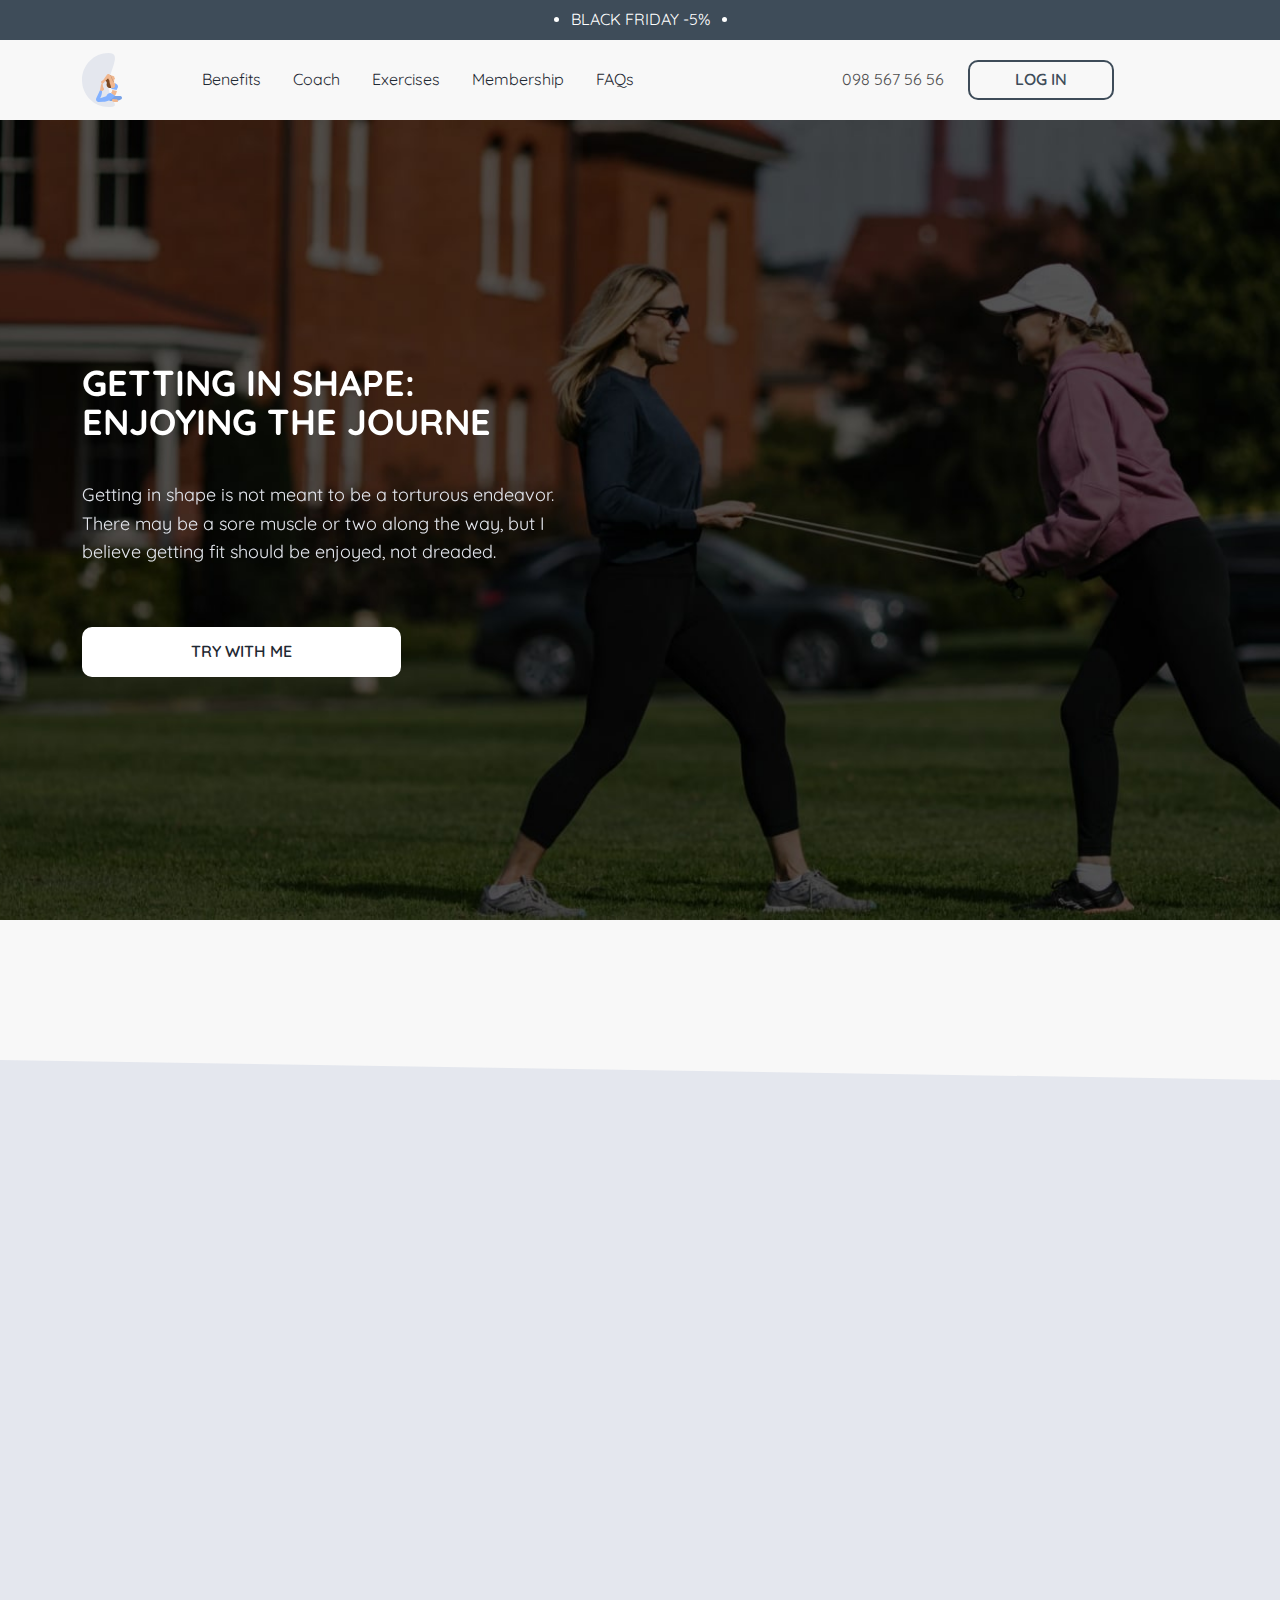
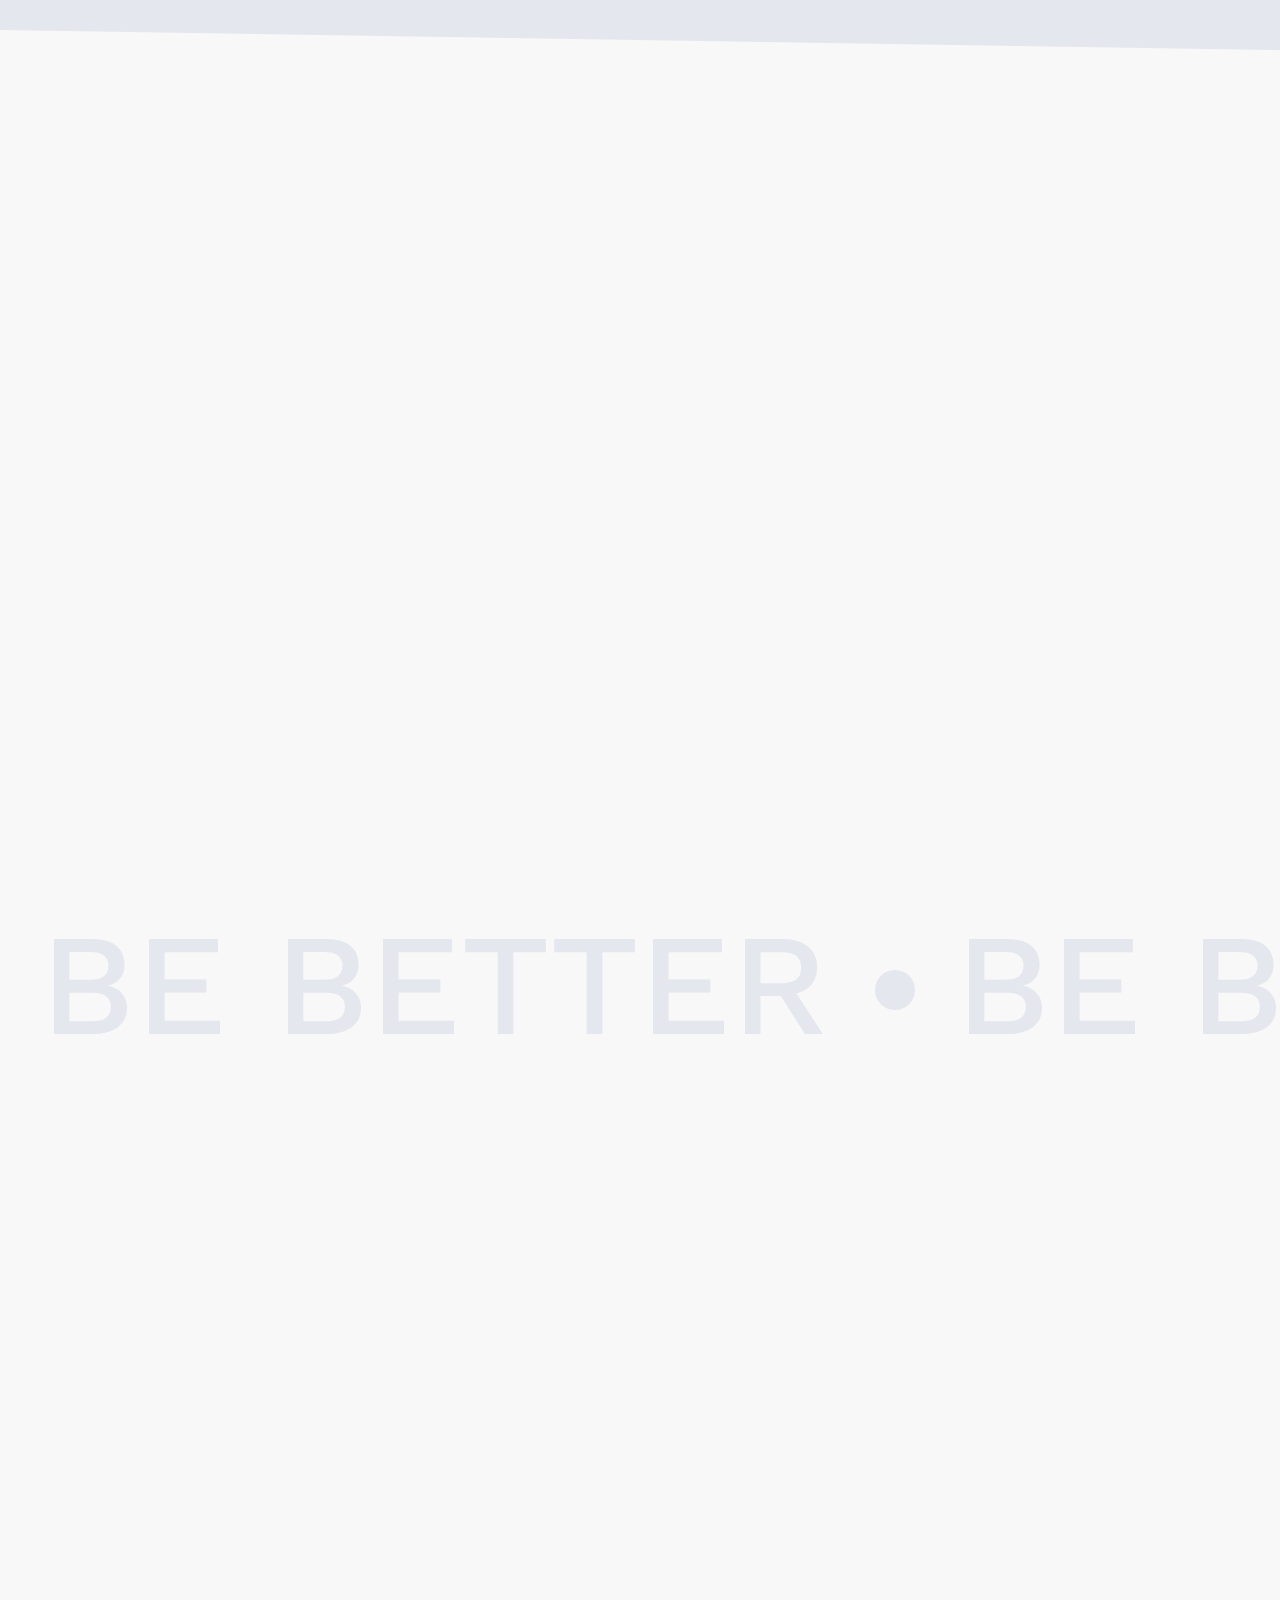
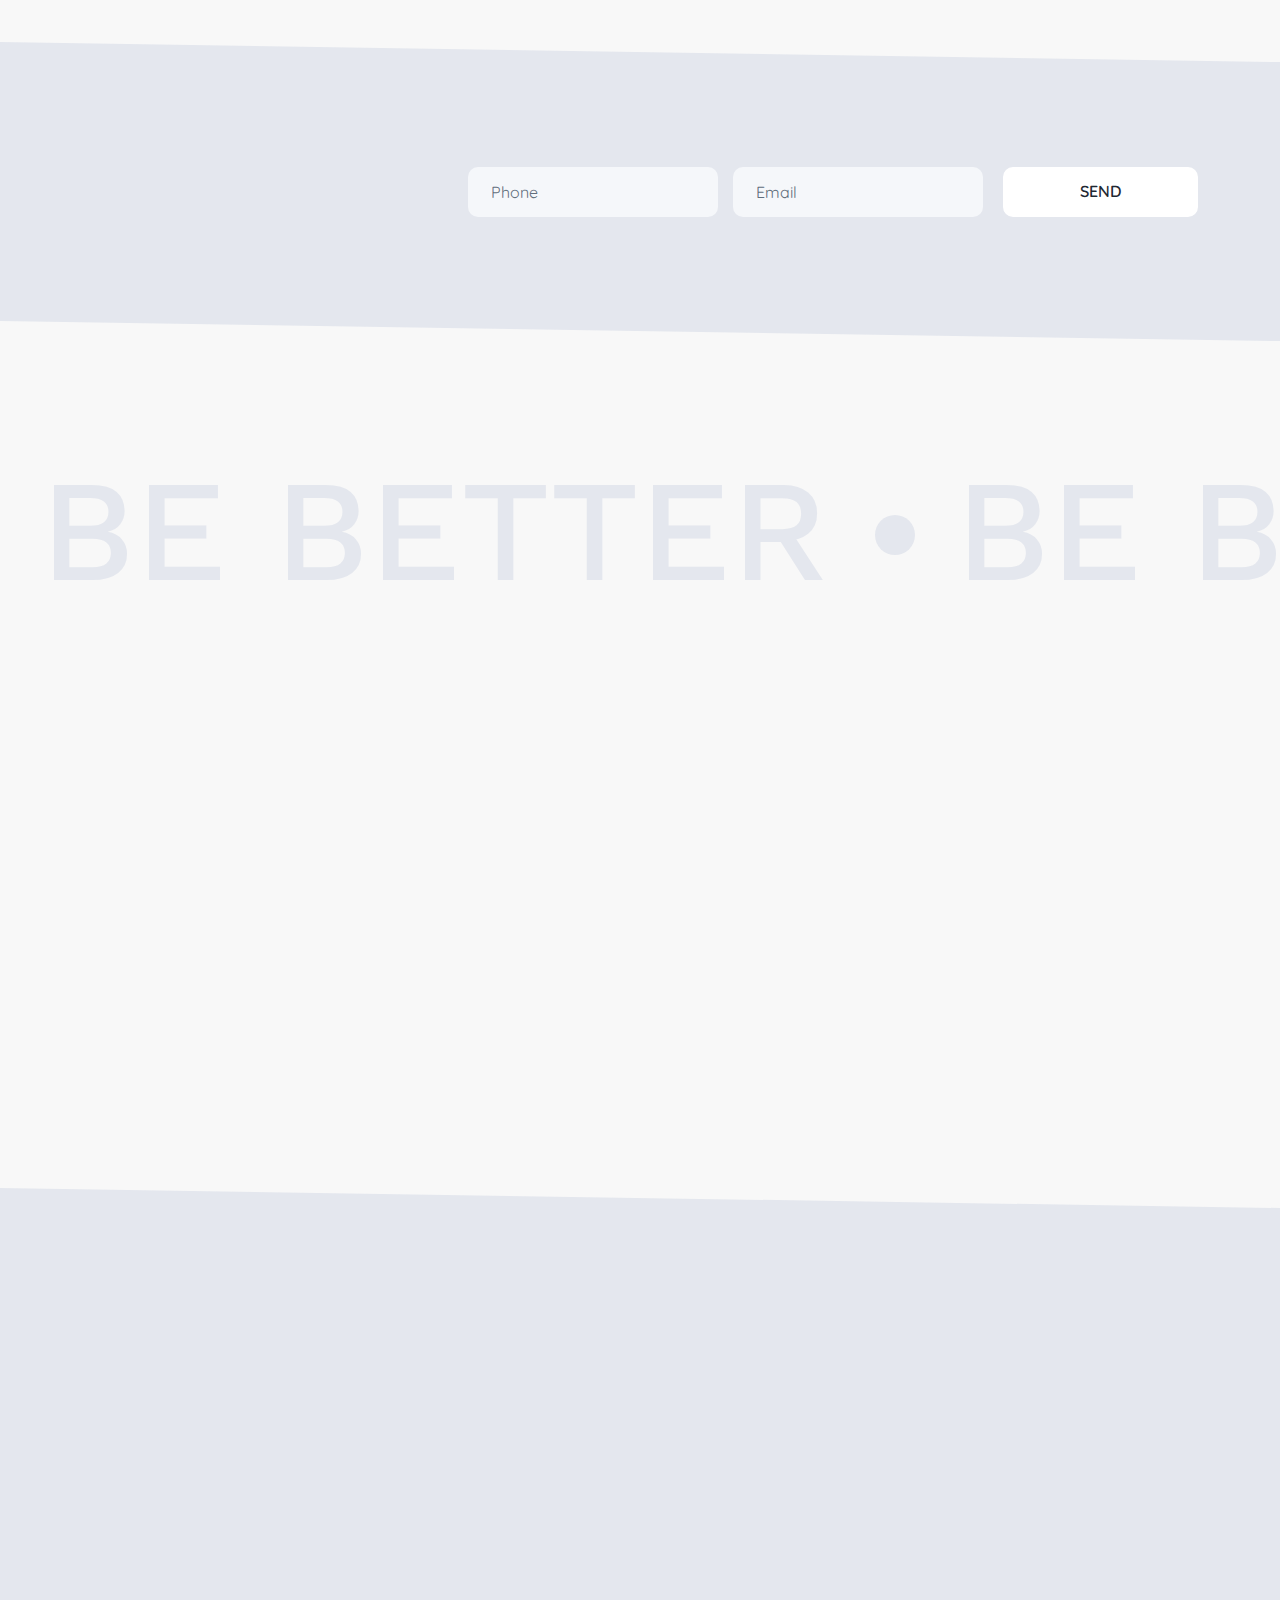
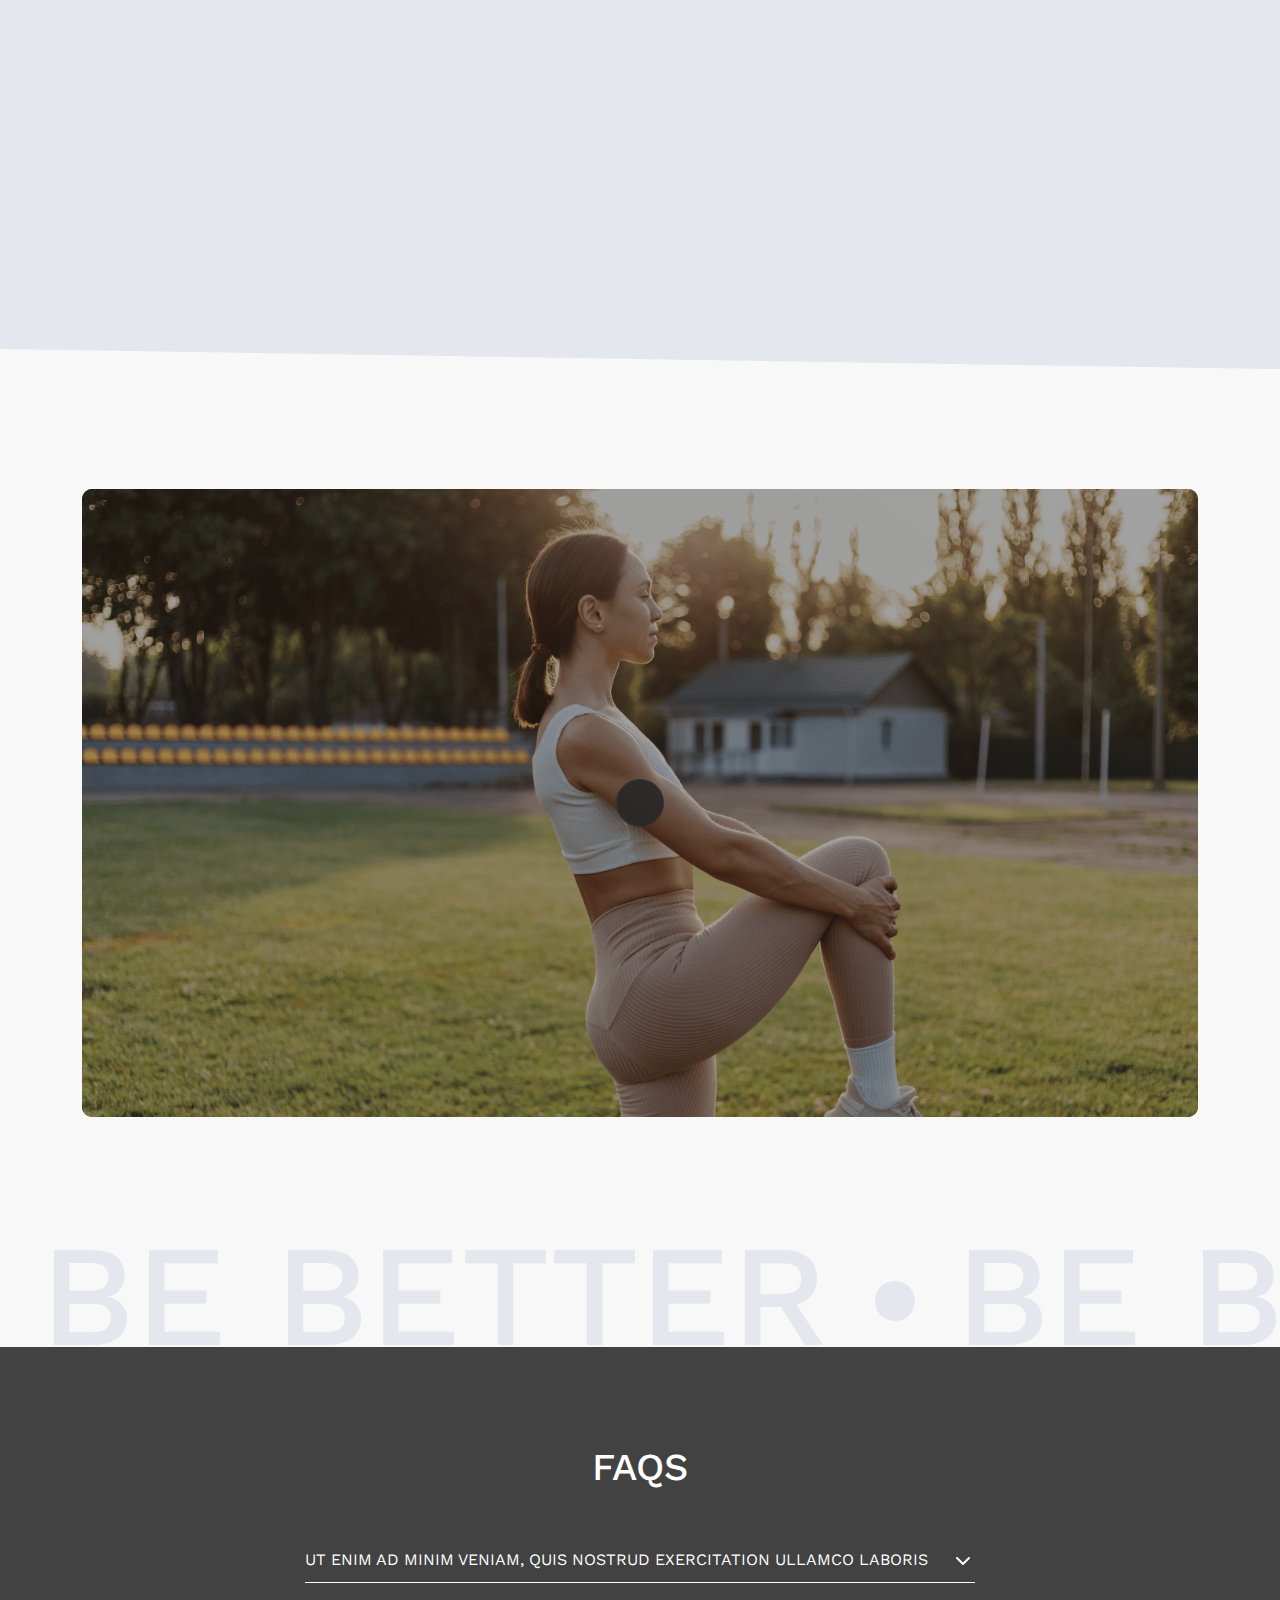
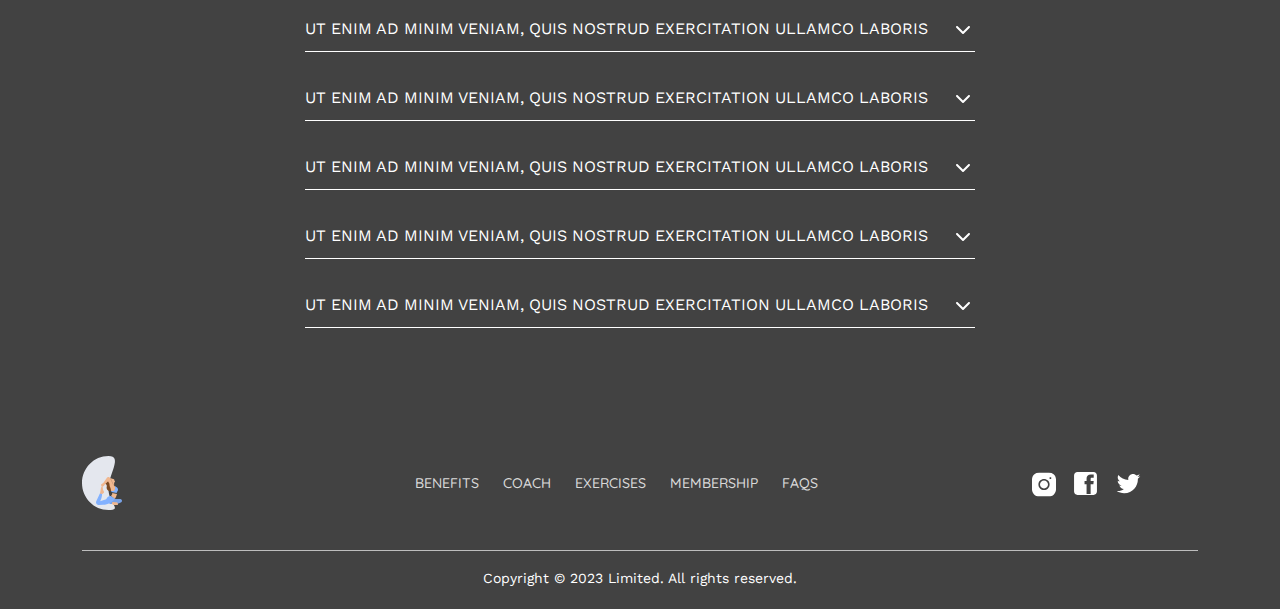
==== commit bb299b62: "fix" ====
--- a/index.html
+++ b/index.html
@@ -9,12 +9,13 @@
     <link rel="icon" type="image/x-icon" href="img/favicon.png">
     <link rel="stylesheet" href="css/lib/bootstrap.min.css">
     <link rel="stylesheet" href="css/lib/slick.css">
+    <link rel="stylesheet" href="css/lib/aos.css">
     <link rel="stylesheet" href="css/lib/plyr-player.css">
     <link rel="stylesheet" href="css/style.css">
 </head>
 
 <body>
-    <div class="pagewrapper smooth-scroll" data-scroll-section>
+    <div class="pagewrapper smooth-scroll">
         <header class="header">
             <div class="sales-widget">
                 <span>
@@ -80,14 +81,14 @@
                 <img src="img/heroscreen_bg.jpg" alt="bg" class="heroscreen__bg">
                 <div class="container">
                     <div class="heroscreen__inner">
-                        <h1>
+                        <h1 data-aos="fade-up" data-aos-delay="100">
                             Getting in Shape: <br>Enjoying the Journe
                         </h1>
-                        <p>
+                        <p data-aos="fade-up" data-aos-delay="300">
                             Getting in shape is not meant to be a torturous endeavor. There may be a sore muscle or two
                             along the way, but I believe getting fit should be enjoyed, not dreaded.
                         </p>
-                        <a href="#" class="white-btn">
+                        <a href="#" class="white-btn" data-aos="fade-up" data-aos-delay="500">
                             Try with me
                         </a>
                     </div>
@@ -98,7 +99,7 @@
                 <div class="background"></div>
                 <div class="container">
                     <div class="row">
-                        <div class="col-lg-4">
+                        <div class="col-lg-4" data-aos="fade-right" data-aos-delay="150">
                             <div class="advantages__item">
                                 <img src="img/iocns.png" alt="image">
                                 <h3>
@@ -111,7 +112,7 @@
                                 </p>
                             </div>
                         </div>
-                        <div class="col-lg-4">
+                        <div class="col-lg-4" data-aos="fade-right" data-aos-delay="350">
                             <div class="advantages__item">
                                 <img src="img/iocns.png" alt="image">
                                 <h3>
@@ -123,7 +124,7 @@
                                 </p>
                             </div>
                         </div>
-                        <div class="col-lg-4">
+                        <div class="col-lg-4" data-aos="fade-right" data-aos-delay="550">
                             <div class="advantages__item">
                                 <img src="img/iocns.png" alt="image">
                                 <h3>
@@ -142,7 +143,7 @@
 
             <section class="about">
                 <div class="container">
-                    <div class="about__inner">
+                    <div class="about__inner" data-aos="fade-left">
                         <div class="row">
                             <div class="col-lg-8">
                                 <img src="img/img_fit.jpg" alt="img" class="about__img">
@@ -166,7 +167,7 @@
                 </div>
             </section>
 
-            <section class="imgsect ">
+            <section class="imgsect">
                 <div class="marquee">
                     <p class="text">
                         Be better
@@ -179,7 +180,7 @@
                     </p>
                 </div>
                 <div class="container">
-                    <div class="imgsect__img">
+                    <div class="imgsect__img" data-aos="fade-up">
                         <img src="img/imgsect1.jpg" alt="image">
                     </div>
                 </div>
@@ -189,7 +190,7 @@
                 <div class="background"></div>
                 <div class="container">
                     <div class="formsect__inner">
-                        <div class="formsect__title">
+                        <div class="formsect__title" data-aos="fade" data-aos-delay="100">
                             <h2>
                                 Please leave your email and phone number for more information.
                             </h2>
@@ -226,7 +227,7 @@
                     </p>
                 </div>
                 <div class="container">
-                    <div class="imgsect__img">
+                    <div class="imgsect__img" data-aos="fade-up">
                         <img src="img/imgsect2.jpg" alt="image">
                     </div>
                 </div>
@@ -237,7 +238,7 @@
                 <div class="container">
                     <div class="info__inner">
                         <div class="row">
-                            <div class="col-lg-6">
+                            <div class="col-lg-6" data-aos="fade-right">
                                 <div class="info__item">
                                     <div class="info__item-img">
                                         <img src="img/info_item1.png" alt="img">
@@ -265,7 +266,7 @@
                                     </div>
                                 </div>
                             </div>
-                            <div class="col-lg-6">
+                            <div class="col-lg-6" data-aos="fade-left">
                                 <div class="info__item">
                                     <div class="info__item-img">
                                         <img src="img/info_item2.png" alt="img">
@@ -300,19 +301,19 @@
 
             <section class="schedule">
                 <div class="container">
-                    <div class="schedule__title">
+                    <div class="schedule__title" data-aos="fade-up">
                         <h3>
                             Schedule of Saturday Classes
                         </h3>
                     </div>
-                    <div class="schedule__subtitle">
+                    <div class="schedule__subtitle" data-aos="fade-up">
                         <p>
                             Lorem ipsum dolor sit amet consectetur. Consequat tortor ac lacus vestibulum placerat sit.
                             Facilisis diam pretium pulvinar sagittis.
                         </p>
                     </div>
                     <div class="schedule__inner">
-                        <div class="schedule__row">
+                        <div class="schedule__row" data-aos="fade-right" data-aos-delay="300">
                             <div class="schedule__row-time">
                                 <p>
                                     10
@@ -332,7 +333,7 @@
                                 </a>
                             </div>
                         </div>
-                        <div class="schedule__row">
+                        <div class="schedule__row" data-aos="fade-right" data-aos-delay="400">
                             <div class="schedule__row-time">
                                 <p>
                                     10
@@ -352,7 +353,7 @@
                                 </a>
                             </div>
                         </div>
-                        <div class="schedule__row">
+                        <div class="schedule__row" data-aos="fade-right" data-aos-delay="500">
                             <div class="schedule__row-time">
                                 <p>
                                     10
@@ -372,7 +373,7 @@
                                 </a>
                             </div>
                         </div>
-                        <div class="schedule__row">
+                        <div class="schedule__row" data-aos="fade-right" data-aos-delay="600">
                             <div class="schedule__row-time">
                                 <p>
                                     10
@@ -399,7 +400,7 @@
             <section class="testimonials">
                 <div class="background"></div>
                 <div class="container">
-                    <div class="testimonials__slider">
+                    <div class="testimonials__slider" data-aos="fade" data-aos-delay="200">
 
                         <div class="testimonials__slide">
                             <div class="testimonials__item">
@@ -634,8 +635,6 @@
                 </div>
             </section>
 
-
-
         </main>
 
         <footer class="footer">
@@ -702,8 +701,8 @@
         </footer>
     </div>
 
-
     <script src="js/lib/jquery.js"></script>
+    <script src="js/lib/aos.js"></script>
     <script src="js/lib/plyr-player.js"></script>
     <script src="js/lib/slick.min.js"></script>
     <script src="js/main.js"></script>
--- a/css/lib/plyr-player.css
+++ b/css/lib/plyr-player.css
@@ -1,1421 +1 @@
-@keyframes plyr-progress {
-    to {
-        background-position: 25px 0
-    }
-}
-
-@keyframes plyr-popup {
-    0% {
-        opacity: .5;
-        transform: translateY(10px)
-    }
-
-    to {
-        opacity: 1;
-        transform: translateY(0)
-    }
-}
-
-@keyframes plyr-fade-in {
-    from {
-        opacity: 0
-    }
-
-    to {
-        opacity: 1
-    }
-}
-
-.plyr {
-    -moz-osx-font-smoothing: grayscale;
-    -webkit-font-smoothing: antialiased;
-    direction: ltr;
-    font-family: Avenir, avenir next, helvetica neue, segoe ui, Helvetica, Arial, sans-serif;
-    font-variant-numeric: tabular-nums;
-    font-weight: 500;
-    line-height: 1.7;
-    max-width: 100%;
-    min-width: 200px;
-    position: relative;
-    text-shadow: none;
-    transition: box-shadow .3s ease
-}
-
-.plyr audio,
-.plyr video {
-    border-radius: inherit;
-    height: auto;
-    vertical-align: middle;
-    width: 100%
-}
-
-.plyr button {
-    font: inherit;
-    line-height: inherit;
-    width: auto
-}
-
-.plyr:focus {
-    outline: 0
-}
-
-.plyr--full-ui {
-    box-sizing: border-box
-}
-
-.plyr--full-ui *,
-.plyr--full-ui ::after,
-.plyr--full-ui ::before {
-    box-sizing: inherit
-}
-
-.plyr--full-ui a,
-.plyr--full-ui button,
-.plyr--full-ui input,
-.plyr--full-ui label {
-    touch-action: manipulation
-}
-
-.plyr__badge {
-    background: #4f5b5f;
-    border-radius: 2px;
-    color: #fff;
-    font-size: 9px;
-    line-height: 1;
-    padding: 3px 4px
-}
-
-.plyr--full-ui ::-webkit-media-text-track-container {
-    display: none
-}
-
-.plyr__captions {
-    animation: plyr-fade-in .3s ease;
-    bottom: 0;
-    color: #fff;
-    display: none;
-    font-size: 14px;
-    left: 0;
-    padding: 10px;
-    position: absolute;
-    text-align: center;
-    transition: transform .4s ease-in-out;
-    width: 100%
-}
-
-.plyr__captions .plyr__caption {
-    background: rgba(0, 0, 0, .8);
-    border-radius: 2px;
-    -webkit-box-decoration-break: clone;
-    box-decoration-break: clone;
-    line-height: 185%;
-    padding: .2em .5em;
-    white-space: pre-wrap
-}
-
-.plyr__captions .plyr__caption div {
-    display: inline
-}
-
-.plyr__captions span:empty {
-    display: none
-}
-
-@media(min-width:480px) {
-    .plyr__captions {
-        font-size: 16px;
-        padding: 20px
-    }
-}
-
-@media(min-width:768px) {
-    .plyr__captions {
-        font-size: 18px
-    }
-}
-
-.plyr--captions-active .plyr__captions {
-    display: block
-}
-
-.plyr:not(.plyr--hide-controls) .plyr__controls:not(:empty)~.plyr__captions {
-    transform: translateY(-40px)
-}
-
-.plyr__control {
-    background: 0 0;
-    border: 0;
-    border-radius: 3px;
-    color: inherit;
-    cursor: pointer;
-    flex-shrink: 0;
-    overflow: visible;
-    padding: 7px;
-    position: relative;
-    transition: all .3s ease
-}
-
-.plyr__control svg {
-    display: block;
-    fill: currentColor;
-    height: 18px;
-    pointer-events: none;
-    width: 18px
-}
-
-.plyr__control:focus {
-    outline: 0
-}
-
-.plyr__control.plyr__tab-focus {
-    /* box-shadow: 0 0 0 5px rgba(26, 175, 255, .5); */
-    outline: 0
-}
-
-a.plyr__control {
-    text-decoration: none
-}
-
-a.plyr__control::after,
-a.plyr__control::before {
-    display: none
-}
-
-.plyr__control.plyr__control--pressed .icon--not-pressed,
-.plyr__control.plyr__control--pressed .label--not-pressed,
-.plyr__control:not(.plyr__control--pressed) .icon--pressed,
-.plyr__control:not(.plyr__control--pressed) .label--pressed {
-    display: none
-}
-
-.plyr--audio .plyr__control.plyr__tab-focus,
-.plyr--audio .plyr__control:hover,
-.plyr--audio .plyr__control[aria-expanded=true] {
-    background: #1aafff;
-    color: #fff
-}
-
-.plyr--video .plyr__control svg {
-    filter: drop-shadow(0 1px 1px rgba(0, 0, 0, .15))
-}
-
-.plyr--video .plyr__control.plyr__tab-focus,
-.plyr--video .plyr__control:hover,
-.plyr--video .plyr__control[aria-expanded=true] {
-    background: #1aafff;
-    color: #fff
-}
-
-.plyr__control--overlaid {
-    background: rgba(26, 175, 255, .8);
-    border: 0;
-    border-radius: 100%;
-    box-shadow: 0 1px 1px rgba(0, 0, 0, .15);
-    color: #fff;
-    display: none;
-    left: 50%;
-    padding: 15px;
-    position: absolute;
-    top: 50%;
-    transform: translate(-50%, -50%);
-    z-index: 2
-}
-
-.plyr__control--overlaid svg {
-    left: 2px;
-    position: relative
-}
-
-.plyr__control--overlaid:focus,
-.plyr__control--overlaid:hover {
-    background: #1aafff
-}
-
-.plyr--playing .plyr__control--overlaid {
-    opacity: 0;
-    visibility: hidden
-}
-
-.plyr--full-ui.plyr--video .plyr__control--overlaid {
-    display: block
-}
-
-.plyr--full-ui ::-webkit-media-controls {
-    display: none
-}
-
-.plyr__controls {
-    align-items: center;
-    display: flex;
-    justify-content: flex-end;
-    text-align: center
-}
-
-.plyr__controls .plyr__menu,
-.plyr__controls .plyr__progress,
-.plyr__controls .plyr__time,
-.plyr__controls .plyr__volume,
-.plyr__controls>.plyr__control {
-    margin-left: 5px
-}
-
-.plyr__controls .plyr__menu+.plyr__control,
-.plyr__controls .plyr__progress+.plyr__control,
-.plyr__controls>.plyr__control+.plyr__control,
-.plyr__controls>.plyr__control+.plyr__menu {
-    margin-left: 2px
-}
-
-.plyr__controls>.plyr__control:first-child,
-.plyr__controls>.plyr__control:first-child+[data-plyr=pause] {
-    margin-left: 0;
-    margin-right: auto
-}
-
-.plyr__controls:empty {
-    display: none
-}
-
-@media(min-width:480px) {
-
-    .plyr__controls .plyr__menu,
-    .plyr__controls .plyr__progress,
-    .plyr__controls .plyr__time,
-    .plyr__controls .plyr__volume,
-    .plyr__controls>.plyr__control {
-        margin-left: 10px
-    }
-}
-
-.plyr--audio .plyr__controls {
-    background: #fff;
-    border-radius: inherit;
-    color: #4f5b5f;
-    padding: 10px
-}
-
-.plyr--video .plyr__controls {
-    background: linear-gradient(rgba(0, 0, 0, 0), rgba(0, 0, 0, .7));
-    border-bottom-left-radius: inherit;
-    border-bottom-right-radius: inherit;
-    bottom: 0;
-    color: #fff;
-    left: 0;
-    padding: 20px 5px 5px;
-    position: absolute;
-    right: 0;
-    transition: opacity .4s ease-in-out, transform .4s ease-in-out;
-    z-index: 3
-}
-
-@media(min-width:480px) {
-    .plyr--video .plyr__controls {
-        padding: 35px 10px 10px
-    }
-}
-
-.plyr--video.plyr--hide-controls .plyr__controls {
-    opacity: 0;
-    pointer-events: none;
-    transform: translateY(100%)
-}
-
-.plyr [data-plyr=airplay],
-.plyr [data-plyr=captions],
-.plyr [data-plyr=fullscreen],
-.plyr [data-plyr=pip] {
-    display: none
-}
-
-.plyr--airplay-supported [data-plyr=airplay],
-.plyr--captions-enabled [data-plyr=captions],
-.plyr--fullscreen-enabled [data-plyr=fullscreen],
-.plyr--pip-supported [data-plyr=pip] {
-    display: inline-block
-}
-
-.plyr__video-embed {
-    height: 0;
-    padding-bottom: 56.25%;
-    position: relative
-}
-
-.plyr__video-embed iframe {
-    border: 0;
-    height: 100%;
-    left: 0;
-    position: absolute;
-    top: 0;
-    -webkit-user-select: none;
-    -moz-user-select: none;
-    -ms-user-select: none;
-    user-select: none;
-    width: 100%
-}
-
-.plyr--full-ui .plyr__video-embed>.plyr__video-embed__container {
-    padding-bottom: 240%;
-    position: relative;
-    transform: translateY(-38.28125%)
-}
-
-.plyr__menu {
-    display: flex;
-    position: relative
-}
-
-.plyr__menu .plyr__control svg {
-    transition: transform .3s ease
-}
-
-.plyr__menu .plyr__control[aria-expanded=true] svg {
-    transform: rotate(90deg)
-}
-
-.plyr__menu .plyr__control[aria-expanded=true] .plyr__tooltip {
-    display: none
-}
-
-.plyr__menu__container {
-    animation: plyr-popup .2s ease;
-    background: rgba(255, 255, 255, .9);
-    border-radius: 4px;
-    bottom: 100%;
-    box-shadow: 0 1px 2px rgba(0, 0, 0, .15);
-    color: #4f5b5f;
-    font-size: 16px;
-    margin-bottom: 10px;
-    position: absolute;
-    right: -3px;
-    text-align: left;
-    white-space: nowrap;
-    z-index: 3
-}
-
-.plyr__menu__container>div {
-    overflow: hidden;
-    transition: height .35s cubic-bezier(.4, 0, .2, 1), width .35s cubic-bezier(.4, 0, .2, 1)
-}
-
-.plyr__menu__container::after {
-    border: 4px solid transparent;
-    border-top-color: rgba(255, 255, 255, .9);
-    content: '';
-    height: 0;
-    position: absolute;
-    right: 15px;
-    top: 100%;
-    width: 0
-}
-
-.plyr__menu__container [role=menu] {
-    padding: 7px
-}
-
-.plyr__menu__container [role=menuitem],
-.plyr__menu__container [role=menuitemradio] {
-    margin-top: 2px
-}
-
-.plyr__menu__container [role=menuitem]:first-child,
-.plyr__menu__container [role=menuitemradio]:first-child {
-    margin-top: 0
-}
-
-.plyr__menu__container .plyr__control {
-    align-items: center;
-    color: #4f5b5f;
-    display: flex;
-    font-size: 14px;
-    padding: 4px 11px;
-    -webkit-user-select: none;
-    -moz-user-select: none;
-    -ms-user-select: none;
-    user-select: none;
-    width: 100%
-}
-
-.plyr__menu__container .plyr__control>span {
-    align-items: inherit;
-    display: flex;
-    width: 100%
-}
-
-.plyr__menu__container .plyr__control::after {
-    border: 4px solid transparent;
-    content: '';
-    position: absolute;
-    top: 50%;
-    transform: translateY(-50%)
-}
-
-.plyr__menu__container .plyr__control--forward {
-    padding-right: 28px
-}
-
-.plyr__menu__container .plyr__control--forward::after {
-    border-left-color: rgba(79, 91, 95, .8);
-    right: 5px
-}
-
-.plyr__menu__container .plyr__control--forward.plyr__tab-focus::after,
-.plyr__menu__container .plyr__control--forward:hover::after {
-    border-left-color: currentColor
-}
-
-.plyr__menu__container .plyr__control--back {
-    font-weight: 500;
-    margin: 7px;
-    margin-bottom: 3px;
-    padding-left: 28px;
-    position: relative;
-    width: calc(100% - 14px)
-}
-
-.plyr__menu__container .plyr__control--back::after {
-    border-right-color: rgba(79, 91, 95, .8);
-    left: 7px
-}
-
-.plyr__menu__container .plyr__control--back::before {
-    background: #b7c5cd;
-    box-shadow: 0 1px 0 #fff;
-    content: '';
-    height: 1px;
-    left: 0;
-    margin-top: 4px;
-    overflow: hidden;
-    position: absolute;
-    right: 0;
-    top: 100%
-}
-
-.plyr__menu__container .plyr__control--back.plyr__tab-focus::after,
-.plyr__menu__container .plyr__control--back:hover::after {
-    border-right-color: currentColor
-}
-
-.plyr__menu__container .plyr__control[role=menuitemradio] {
-    padding-left: 7px
-}
-
-.plyr__menu__container .plyr__control[role=menuitemradio]::after,
-.plyr__menu__container .plyr__control[role=menuitemradio]::before {
-    border-radius: 100%
-}
-
-.plyr__menu__container .plyr__control[role=menuitemradio]::before {
-    background: rgba(0, 0, 0, .1);
-    content: '';
-    display: block;
-    flex-shrink: 0;
-    height: 16px;
-    margin-right: 10px;
-    transition: all .3s ease;
-    width: 16px
-}
-
-.plyr__menu__container .plyr__control[role=menuitemradio]::after {
-    background: #fff;
-    border: 0;
-    height: 6px;
-    left: 12px;
-    opacity: 0;
-    top: 50%;
-    transform: translateY(-50%) scale(0);
-    transition: transform .3s ease, opacity .3s ease;
-    width: 6px
-}
-
-.plyr__menu__container .plyr__control[role=menuitemradio][aria-checked=true]::before {
-    background: #1aafff
-}
-
-.plyr__menu__container .plyr__control[role=menuitemradio][aria-checked=true]::after {
-    opacity: 1;
-    transform: translateY(-50%) scale(1)
-}
-
-.plyr__menu__container .plyr__control[role=menuitemradio].plyr__tab-focus::before,
-.plyr__menu__container .plyr__control[role=menuitemradio]:hover::before {
-    background: rgba(0, 0, 0, .1)
-}
-
-.plyr__menu__container .plyr__menu__value {
-    align-items: center;
-    display: flex;
-    margin-left: auto;
-    margin-right: -5px;
-    overflow: hidden;
-    padding-left: 25px;
-    pointer-events: none
-}
-
-.plyr--full-ui input[type=range] {
-    -webkit-appearance: none;
-    background: 0 0;
-    border: 0;
-    border-radius: 28px;
-    color: #1aafff;
-    display: block;
-    height: 20px;
-    margin: 0;
-    padding: 0;
-    transition: box-shadow .3s ease;
-    width: 100%
-}
-
-.plyr--full-ui input[type=range]::-webkit-slider-runnable-track {
-    background: 0 0;
-    border: 0;
-    border-radius: 3px;
-    height: 6px;
-    transition: box-shadow .3s ease;
-    -webkit-user-select: none;
-    user-select: none;
-    background-image: linear-gradient(to right, currentColor var(--value, 0), transparent var(--value, 0))
-}
-
-.plyr--full-ui input[type=range]::-webkit-slider-thumb {
-    background: #fff;
-    border: 0;
-    border-radius: 100%;
-    box-shadow: 0 1px 1px rgba(0, 0, 0, .15), 0 0 0 1px rgba(47, 52, 61, .2);
-    height: 14px;
-    position: relative;
-    transition: all .2s ease;
-    width: 14px;
-    -webkit-appearance: none;
-    margin-top: -4px
-}
-
-.plyr--full-ui input[type=range]::-moz-range-track {
-    background: 0 0;
-    border: 0;
-    border-radius: 3px;
-    height: 6px;
-    transition: box-shadow .3s ease;
-    -moz-user-select: none;
-    user-select: none
-}
-
-.plyr--full-ui input[type=range]::-moz-range-thumb {
-    background: #fff;
-    border: 0;
-    border-radius: 100%;
-    box-shadow: 0 1px 1px rgba(0, 0, 0, .15), 0 0 0 1px rgba(47, 52, 61, .2);
-    height: 14px;
-    position: relative;
-    transition: all .2s ease;
-    width: 14px
-}
-
-.plyr--full-ui input[type=range]::-moz-range-progress {
-    background: currentColor;
-    border-radius: 3px;
-    height: 6px
-}
-
-.plyr--full-ui input[type=range]::-ms-track {
-    background: 0 0;
-    border: 0;
-    border-radius: 3px;
-    height: 6px;
-    transition: box-shadow .3s ease;
-    -ms-user-select: none;
-    user-select: none;
-    color: transparent
-}
-
-.plyr--full-ui input[type=range]::-ms-fill-upper {
-    background: 0 0;
-    border: 0;
-    border-radius: 3px;
-    height: 6px;
-    transition: box-shadow .3s ease;
-    -ms-user-select: none;
-    user-select: none
-}
-
-.plyr--full-ui input[type=range]::-ms-fill-lower {
-    background: 0 0;
-    border: 0;
-    border-radius: 3px;
-    height: 6px;
-    transition: box-shadow .3s ease;
-    -ms-user-select: none;
-    user-select: none;
-    background: currentColor
-}
-
-.plyr--full-ui input[type=range]::-ms-thumb {
-    background: #fff;
-    border: 0;
-    border-radius: 100%;
-    box-shadow: 0 1px 1px rgba(0, 0, 0, .15), 0 0 0 1px rgba(47, 52, 61, .2);
-    height: 14px;
-    position: relative;
-    transition: all .2s ease;
-    width: 14px;
-    margin-top: 0
-}
-
-.plyr--full-ui input[type=range]::-ms-tooltip {
-    display: none
-}
-
-.plyr--full-ui input[type=range]:focus {
-    outline: 0
-}
-
-.plyr--full-ui input[type=range]::-moz-focus-outer {
-    border: 0
-}
-
-.plyr--full-ui input[type=range].plyr__tab-focus::-webkit-slider-runnable-track {
-    box-shadow: 0 0 0 5px rgba(26, 175, 255, .5);
-    outline: 0
-}
-
-.plyr--full-ui input[type=range].plyr__tab-focus::-moz-range-track {
-    box-shadow: 0 0 0 5px rgba(26, 175, 255, .5);
-    outline: 0
-}
-
-.plyr--full-ui input[type=range].plyr__tab-focus::-ms-track {
-    box-shadow: 0 0 0 5px rgba(26, 175, 255, .5);
-    outline: 0
-}
-
-.plyr--full-ui.plyr--video input[type=range]::-webkit-slider-runnable-track {
-    background-color: rgba(255, 255, 255, .25)
-}
-
-.plyr--full-ui.plyr--video input[type=range]::-moz-range-track {
-    background-color: rgba(255, 255, 255, .25)
-}
-
-.plyr--full-ui.plyr--video input[type=range]::-ms-track {
-    background-color: rgba(255, 255, 255, .25)
-}
-
-.plyr--full-ui.plyr--video input[type=range]:active::-webkit-slider-thumb {
-    box-shadow: 0 1px 1px rgba(0, 0, 0, .15), 0 0 0 1px rgba(47, 52, 61, .2), 0 0 0 3px rgba(255, 255, 255, .5)
-}
-
-.plyr--full-ui.plyr--video input[type=range]:active::-moz-range-thumb {
-    box-shadow: 0 1px 1px rgba(0, 0, 0, .15), 0 0 0 1px rgba(47, 52, 61, .2), 0 0 0 3px rgba(255, 255, 255, .5)
-}
-
-.plyr--full-ui.plyr--video input[type=range]:active::-ms-thumb {
-    box-shadow: 0 1px 1px rgba(0, 0, 0, .15), 0 0 0 1px rgba(47, 52, 61, .2), 0 0 0 3px rgba(255, 255, 255, .5)
-}
-
-.plyr--full-ui.plyr--audio input[type=range]::-webkit-slider-runnable-track {
-    background-color: rgba(183, 197, 205, .66)
-}
-
-.plyr--full-ui.plyr--audio input[type=range]::-moz-range-track {
-    background-color: rgba(183, 197, 205, .66)
-}
-
-.plyr--full-ui.plyr--audio input[type=range]::-ms-track {
-    background-color: rgba(183, 197, 205, .66)
-}
-
-.plyr--full-ui.plyr--audio input[type=range]:active::-webkit-slider-thumb {
-    box-shadow: 0 1px 1px rgba(0, 0, 0, .15), 0 0 0 1px rgba(47, 52, 61, .2), 0 0 0 3px rgba(0, 0, 0, .1)
-}
-
-.plyr--full-ui.plyr--audio input[type=range]:active::-moz-range-thumb {
-    box-shadow: 0 1px 1px rgba(0, 0, 0, .15), 0 0 0 1px rgba(47, 52, 61, .2), 0 0 0 3px rgba(0, 0, 0, .1)
-}
-
-.plyr--full-ui.plyr--audio input[type=range]:active::-ms-thumb {
-    box-shadow: 0 1px 1px rgba(0, 0, 0, .15), 0 0 0 1px rgba(47, 52, 61, .2), 0 0 0 3px rgba(0, 0, 0, .1)
-}
-
-.plyr__poster {
-    background-color: #000;
-    background-position: 50% 50%;
-    background-repeat: no-repeat;
-    background-size: contain;
-    height: 100%;
-    left: 0;
-    opacity: 0;
-    position: absolute;
-    top: 0;
-    transition: opacity .2s ease;
-    width: 100%;
-    z-index: 1
-}
-
-.plyr--stopped.plyr__poster-enabled .plyr__poster {
-    opacity: 1
-}
-
-.plyr__time {
-    font-size: 14px
-}
-
-.plyr__time+.plyr__time::before {
-    content: '\2044';
-    margin-right: 10px
-}
-
-@media(max-width:767px) {
-    .plyr__time+.plyr__time {
-        display: none
-    }
-}
-
-.plyr--video .plyr__time {
-    text-shadow: 0 1px 1px rgba(0, 0, 0, .15)
-}
-
-.plyr__tooltip {
-    background: rgba(255, 255, 255, .9);
-    border-radius: 3px;
-    bottom: 100%;
-    box-shadow: 0 1px 2px rgba(0, 0, 0, .15);
-    color: #4f5b5f;
-    font-size: 14px;
-    font-weight: 500;
-    left: 50%;
-    line-height: 1.3;
-    margin-bottom: 10px;
-    opacity: 0;
-    padding: 5px 7.5px;
-    pointer-events: none;
-    position: absolute;
-    transform: translate(-50%, 10px) scale(.8);
-    transform-origin: 50% 100%;
-    transition: transform .2s .1s ease, opacity .2s .1s ease;
-    white-space: nowrap;
-    z-index: 2
-}
-
-.plyr__tooltip::before {
-    border-left: 4px solid transparent;
-    border-right: 4px solid transparent;
-    border-top: 4px solid rgba(255, 255, 255, .9);
-    bottom: -4px;
-    content: '';
-    height: 0;
-    left: 50%;
-    position: absolute;
-    transform: translateX(-50%);
-    width: 0;
-    z-index: 2
-}
-
-.plyr .plyr__control.plyr__tab-focus .plyr__tooltip,
-.plyr .plyr__control:hover .plyr__tooltip,
-.plyr__tooltip--visible {
-    opacity: 1;
-    transform: translate(-50%, 0) scale(1)
-}
-
-.plyr .plyr__control:hover .plyr__tooltip {
-    z-index: 3
-}
-
-.plyr__controls>.plyr__control:first-child .plyr__tooltip,
-.plyr__controls>.plyr__control:first-child+.plyr__control .plyr__tooltip {
-    left: 0;
-    transform: translate(0, 10px) scale(.8);
-    transform-origin: 0 100%
-}
-
-.plyr__controls>.plyr__control:first-child .plyr__tooltip::before,
-.plyr__controls>.plyr__control:first-child+.plyr__control .plyr__tooltip::before {
-    left: 16px
-}
-
-.plyr__controls>.plyr__control:last-child .plyr__tooltip {
-    left: auto;
-    right: 0;
-    transform: translate(0, 10px) scale(.8);
-    transform-origin: 100% 100%
-}
-
-.plyr__controls>.plyr__control:last-child .plyr__tooltip::before {
-    left: auto;
-    right: 16px;
-    transform: translateX(50%)
-}
-
-.plyr__controls>.plyr__control:first-child .plyr__tooltip--visible,
-.plyr__controls>.plyr__control:first-child+.plyr__control .plyr__tooltip--visible,
-.plyr__controls>.plyr__control:first-child+.plyr__control.plyr__tab-focus .plyr__tooltip,
-.plyr__controls>.plyr__control:first-child+.plyr__control:hover .plyr__tooltip,
-.plyr__controls>.plyr__control:first-child.plyr__tab-focus .plyr__tooltip,
-.plyr__controls>.plyr__control:first-child:hover .plyr__tooltip,
-.plyr__controls>.plyr__control:last-child .plyr__tooltip--visible,
-.plyr__controls>.plyr__control:last-child.plyr__tab-focus .plyr__tooltip,
-.plyr__controls>.plyr__control:last-child:hover .plyr__tooltip {
-    transform: translate(0, 0) scale(1)
-}
-
-.plyr--video {
-    background: #000;
-    overflow: hidden
-}
-
-.plyr--video.plyr--menu-open {
-    overflow: visible
-}
-
-.plyr__video-wrapper {
-    background: #000;
-    border-radius: inherit;
-    overflow: hidden;
-    position: relative;
-    z-index: 0
-}
-
-.plyr__progress {
-    flex: 1;
-    left: 7px;
-    margin-right: 14px;
-    position: relative
-}
-
-.plyr__progress input[type=range],
-.plyr__progress__buffer {
-    margin-left: -7px;
-    margin-right: -7px;
-    width: calc(100% + 14px)
-}
-
-.plyr__progress input[type=range] {
-    position: relative;
-    z-index: 2
-}
-
-.plyr__progress .plyr__tooltip {
-    font-size: 14px;
-    left: 0
-}
-
-.plyr__progress__buffer {
-    -webkit-appearance: none;
-    background: 0 0;
-    border: 0;
-    border-radius: 100px;
-    height: 6px;
-    left: 0;
-    margin-top: -3px;
-    padding: 0;
-    position: absolute;
-    top: 50%
-}
-
-.plyr__progress__buffer::-webkit-progress-bar {
-    background: 0 0;
-    transition: width .2s ease
-}
-
-.plyr__progress__buffer::-webkit-progress-value {
-    background: currentColor;
-    border-radius: 100px;
-    min-width: 6px
-}
-
-.plyr__progress__buffer::-moz-progress-bar {
-    background: currentColor;
-    border-radius: 100px;
-    min-width: 6px;
-    transition: width .2s ease
-}
-
-.plyr__progress__buffer::-ms-fill {
-    border-radius: 100px;
-    transition: width .2s ease
-}
-
-.plyr--video .plyr__progress__buffer {
-    box-shadow: 0 1px 1px rgba(0, 0, 0, .15);
-    color: rgba(255, 255, 255, .25)
-}
-
-.plyr--audio .plyr__progress__buffer {
-    color: rgba(183, 197, 205, .66)
-}
-
-.plyr--loading .plyr__progress__buffer {
-    animation: plyr-progress 1s linear infinite;
-    background-image: linear-gradient(-45deg, rgba(47, 52, 61, .6) 25%, transparent 25%, transparent 50%, rgba(47, 52, 61, .6) 50%, rgba(47, 52, 61, .6) 75%, transparent 75%, transparent);
-    background-repeat: repeat-x;
-    background-size: 25px 25px;
-    color: transparent
-}
-
-.plyr--video.plyr--loading .plyr__progress__buffer {
-    background-color: rgba(255, 255, 255, .25)
-}
-
-.plyr--audio.plyr--loading .plyr__progress__buffer {
-    background-color: rgba(183, 197, 205, .66)
-}
-
-.plyr__volume {
-    align-items: center;
-    display: flex;
-    flex: 1;
-    position: relative
-}
-
-.plyr__volume input[type=range] {
-    margin-left: 5px;
-    position: relative;
-    z-index: 2
-}
-
-@media(min-width:480px) {
-    .plyr__volume {
-        max-width: 90px
-    }
-}
-
-@media(min-width:768px) {
-    .plyr__volume {
-        max-width: 110px
-    }
-}
-
-.plyr--is-ios .plyr__volume {
-    display: none !important
-}
-
-.plyr--is-ios.plyr--vimeo [data-plyr=mute] {
-    display: none !important
-}
-
-.plyr:-webkit-full-screen {
-    background: #000;
-    border-radius: 0 !important;
-    height: 100%;
-    margin: 0;
-    width: 100%
-}
-
-.plyr:-moz-full-screen {
-    background: #000;
-    border-radius: 0 !important;
-    height: 100%;
-    margin: 0;
-    width: 100%
-}
-
-.plyr:-ms-fullscreen {
-    background: #000;
-    border-radius: 0 !important;
-    height: 100%;
-    margin: 0;
-    width: 100%
-}
-
-.plyr:fullscreen {
-    background: #000;
-    border-radius: 0 !important;
-    height: 100%;
-    margin: 0;
-    width: 100%
-}
-
-.plyr:-webkit-full-screen video {
-    height: 100%
-}
-
-.plyr:-moz-full-screen video {
-    height: 100%
-}
-
-.plyr:-ms-fullscreen video {
-    height: 100%
-}
-
-.plyr:fullscreen video {
-    height: 100%
-}
-
-.plyr:-webkit-full-screen .plyr__video-wrapper {
-    height: 100%;
-    width: 100%
-}
-
-.plyr:-moz-full-screen .plyr__video-wrapper {
-    height: 100%;
-    width: 100%
-}
-
-.plyr:-ms-fullscreen .plyr__video-wrapper {
-    height: 100%;
-    width: 100%
-}
-
-.plyr:fullscreen .plyr__video-wrapper {
-    height: 100%;
-    width: 100%
-}
-
-.plyr:-webkit-full-screen .plyr__video-embed {
-    overflow: visible
-}
-
-.plyr:-moz-full-screen .plyr__video-embed {
-    overflow: visible
-}
-
-.plyr:-ms-fullscreen .plyr__video-embed {
-    overflow: visible
-}
-
-.plyr:fullscreen .plyr__video-embed {
-    overflow: visible
-}
-
-.plyr:-webkit-full-screen.plyr--vimeo .plyr__video-wrapper {
-    height: 0;
-    top: 50%;
-    transform: translateY(-50%)
-}
-
-.plyr:-moz-full-screen.plyr--vimeo .plyr__video-wrapper {
-    height: 0;
-    top: 50%;
-    transform: translateY(-50%)
-}
-
-.plyr:-ms-fullscreen.plyr--vimeo .plyr__video-wrapper {
-    height: 0;
-    top: 50%;
-    transform: translateY(-50%)
-}
-
-.plyr:fullscreen.plyr--vimeo .plyr__video-wrapper {
-    height: 0;
-    top: 50%;
-    transform: translateY(-50%)
-}
-
-.plyr:-webkit-full-screen .plyr__control .icon--exit-fullscreen {
-    display: block
-}
-
-.plyr:-moz-full-screen .plyr__control .icon--exit-fullscreen {
-    display: block
-}
-
-.plyr:-ms-fullscreen .plyr__control .icon--exit-fullscreen {
-    display: block
-}
-
-.plyr:fullscreen .plyr__control .icon--exit-fullscreen {
-    display: block
-}
-
-.plyr:-webkit-full-screen .plyr__control .icon--exit-fullscreen+svg {
-    display: none
-}
-
-.plyr:-moz-full-screen .plyr__control .icon--exit-fullscreen+svg {
-    display: none
-}
-
-.plyr:-ms-fullscreen .plyr__control .icon--exit-fullscreen+svg {
-    display: none
-}
-
-.plyr:fullscreen .plyr__control .icon--exit-fullscreen+svg {
-    display: none
-}
-
-.plyr:-webkit-full-screen.plyr--hide-controls {
-    cursor: none
-}
-
-.plyr:-moz-full-screen.plyr--hide-controls {
-    cursor: none
-}
-
-.plyr:-ms-fullscreen.plyr--hide-controls {
-    cursor: none
-}
-
-.plyr:fullscreen.plyr--hide-controls {
-    cursor: none
-}
-
-@media(min-width:1024px) {
-    .plyr:-webkit-full-screen .plyr__captions {
-        font-size: 21px
-    }
-
-    .plyr:-moz-full-screen .plyr__captions {
-        font-size: 21px
-    }
-
-    .plyr:-ms-fullscreen .plyr__captions {
-        font-size: 21px
-    }
-
-    .plyr:fullscreen .plyr__captions {
-        font-size: 21px
-    }
-}
-
-.plyr:-webkit-full-screen {
-    background: #000;
-    border-radius: 0 !important;
-    height: 100%;
-    margin: 0;
-    width: 100%
-}
-
-.plyr:-webkit-full-screen video {
-    height: 100%
-}
-
-.plyr:-webkit-full-screen .plyr__video-wrapper {
-    height: 100%;
-    width: 100%
-}
-
-.plyr:-webkit-full-screen .plyr__video-embed {
-    overflow: visible
-}
-
-.plyr:-webkit-full-screen.plyr--vimeo .plyr__video-wrapper {
-    height: 0;
-    top: 50%;
-    transform: translateY(-50%)
-}
-
-.plyr:-webkit-full-screen .plyr__control .icon--exit-fullscreen {
-    display: block
-}
-
-.plyr:-webkit-full-screen .plyr__control .icon--exit-fullscreen+svg {
-    display: none
-}
-
-.plyr:-webkit-full-screen.plyr--hide-controls {
-    cursor: none
-}
-
-@media(min-width:1024px) {
-    .plyr:-webkit-full-screen .plyr__captions {
-        font-size: 21px
-    }
-}
-
-.plyr:-moz-full-screen {
-    background: #000;
-    border-radius: 0 !important;
-    height: 100%;
-    margin: 0;
-    width: 100%
-}
-
-.plyr:-moz-full-screen video {
-    height: 100%
-}
-
-.plyr:-moz-full-screen .plyr__video-wrapper {
-    height: 100%;
-    width: 100%
-}
-
-.plyr:-moz-full-screen .plyr__video-embed {
-    overflow: visible
-}
-
-.plyr:-moz-full-screen.plyr--vimeo .plyr__video-wrapper {
-    height: 0;
-    top: 50%;
-    transform: translateY(-50%)
-}
-
-.plyr:-moz-full-screen .plyr__control .icon--exit-fullscreen {
-    display: block
-}
-
-.plyr:-moz-full-screen .plyr__control .icon--exit-fullscreen+svg {
-    display: none
-}
-
-.plyr:-moz-full-screen.plyr--hide-controls {
-    cursor: none
-}
-
-@media(min-width:1024px) {
-    .plyr:-moz-full-screen .plyr__captions {
-        font-size: 21px
-    }
-}
-
-.plyr:-ms-fullscreen {
-    background: #000;
-    border-radius: 0 !important;
-    height: 100%;
-    margin: 0;
-    width: 100%
-}
-
-.plyr:-ms-fullscreen video {
-    height: 100%
-}
-
-.plyr:-ms-fullscreen .plyr__video-wrapper {
-    height: 100%;
-    width: 100%
-}
-
-.plyr:-ms-fullscreen .plyr__video-embed {
-    overflow: visible
-}
-
-.plyr:-ms-fullscreen.plyr--vimeo .plyr__video-wrapper {
-    height: 0;
-    top: 50%;
-    transform: translateY(-50%)
-}
-
-.plyr:-ms-fullscreen .plyr__control .icon--exit-fullscreen {
-    display: block
-}
-
-.plyr:-ms-fullscreen .plyr__control .icon--exit-fullscreen+svg {
-    display: none
-}
-
-.plyr:-ms-fullscreen.plyr--hide-controls {
-    cursor: none
-}
-
-@media(min-width:1024px) {
-    .plyr:-ms-fullscreen .plyr__captions {
-        font-size: 21px
-    }
-}
-
-.plyr--fullscreen-fallback {
-    background: #000;
-    border-radius: 0 !important;
-    height: 100%;
-    margin: 0;
-    width: 100%;
-    bottom: 0;
-    left: 0;
-    position: fixed;
-    right: 0;
-    top: 0;
-    z-index: 10000000
-}
-
-.plyr--fullscreen-fallback video {
-    height: 100%
-}
-
-.plyr--fullscreen-fallback .plyr__video-wrapper {
-    height: 100%;
-    width: 100%
-}
-
-.plyr--fullscreen-fallback .plyr__video-embed {
-    overflow: visible
-}
-
-.plyr--fullscreen-fallback.plyr--vimeo .plyr__video-wrapper {
-    height: 0;
-    top: 50%;
-    transform: translateY(-50%)
-}
-
-.plyr--fullscreen-fallback .plyr__control .icon--exit-fullscreen {
-    display: block
-}
-
-.plyr--fullscreen-fallback .plyr__control .icon--exit-fullscreen+svg {
-    display: none
-}
-
-.plyr--fullscreen-fallback.plyr--hide-controls {
-    cursor: none
-}
-
-@media(min-width:1024px) {
-    .plyr--fullscreen-fallback .plyr__captions {
-        font-size: 21px
-    }
-}
-
-.plyr__ads {
-    border-radius: inherit;
-    bottom: 0;
-    cursor: pointer;
-    left: 0;
-    overflow: hidden;
-    position: absolute;
-    right: 0;
-    top: 0;
-    z-index: -1
-}
-
-.plyr__ads>div,
-.plyr__ads>div iframe {
-    height: 100%;
-    position: absolute;
-    width: 100%
-}
-
-.plyr__ads::after {
-    background: rgba(47, 52, 61, .8);
-    border-radius: 2px;
-    bottom: 10px;
-    color: #fff;
-    content: attr(data-badge-text);
-    font-size: 11px;
-    padding: 2px 6px;
-    pointer-events: none;
-    position: absolute;
-    right: 10px;
-    z-index: 3
-}
-
-.plyr__ads::after:empty {
-    display: none
-}
-
-.plyr__cues {
-    background: currentColor;
-    display: block;
-    height: 6px;
-    left: 0;
-    margin: -3px 0 0;
-    opacity: .8;
-    position: absolute;
-    top: 50%;
-    width: 3px;
-    z-index: 3
-}
-
-.plyr--no-transition {
-    transition: none !important
-}
-
-.plyr__sr-only {
-    clip: rect(1px, 1px, 1px, 1px);
-    overflow: hidden;
-    border: 0 !important;
-    height: 1px !important;
-    padding: 0 !important;
-    position: absolute !important;
-    width: 1px !important
-}
-
-.plyr [hidden] {
-    display: none !important
-}+@charset "UTF-8";@keyframes plyr-progress{to{background-position:25px 0;background-position:var(--plyr-progress-loading-size,25px) 0}}@keyframes plyr-popup{0%{opacity:.5;transform:translateY(10px)}to{opacity:1;transform:translateY(0)}}@keyframes plyr-fade-in{0%{opacity:0}to{opacity:1}}.plyr{-moz-osx-font-smoothing:grayscale;-webkit-font-smoothing:antialiased;align-items:center;direction:ltr;display:flex;flex-direction:column;font-family:inherit;font-family:var(--plyr-font-family,inherit);font-variant-numeric:tabular-nums;font-weight:400;font-weight:var(--plyr-font-weight-regular,400);line-height:1.7;line-height:var(--plyr-line-height,1.7);max-width:100%;min-width:200px;position:relative;text-shadow:none;transition:box-shadow .3s ease;z-index:0}.plyr audio,.plyr iframe,.plyr video{display:block;height:100%;width:100%}.plyr button{font:inherit;line-height:inherit;width:auto}.plyr:focus{outline:0}.plyr--full-ui{box-sizing:border-box}.plyr--full-ui *,.plyr--full-ui :after,.plyr--full-ui :before{box-sizing:inherit}.plyr--full-ui a,.plyr--full-ui button,.plyr--full-ui input,.plyr--full-ui label{touch-action:manipulation}.plyr__badge{background:#4a5464;background:var(--plyr-badge-background,#4a5464);border-radius:2px;border-radius:var(--plyr-badge-border-radius,2px);color:#fff;color:var(--plyr-badge-text-color,#fff);font-size:9px;font-size:var(--plyr-font-size-badge,9px);line-height:1;padding:3px 4px}.plyr--full-ui ::-webkit-media-text-track-container{display:none}.plyr__captions{animation:plyr-fade-in .3s ease;bottom:0;display:none;font-size:13px;font-size:var(--plyr-font-size-small,13px);left:0;padding:10px;padding:var(--plyr-control-spacing,10px);position:absolute;text-align:center;transition:transform .4s ease-in-out;width:100%}.plyr__captions span:empty{display:none}@media(min-width:480px){.plyr__captions{font-size:15px;font-size:var(--plyr-font-size-base,15px);padding:20px;padding:calc(var(--plyr-control-spacing,10px)*2)}}@media(min-width:768px){.plyr__captions{font-size:18px;font-size:var(--plyr-font-size-large,18px)}}.plyr--captions-active .plyr__captions{display:block}.plyr:not(.plyr--hide-controls) .plyr__controls:not(:empty)~.plyr__captions{transform:translateY(-40px);transform:translateY(calc(var(--plyr-control-spacing,10px)*-4))}.plyr__caption{background:#000c;background:var(--plyr-captions-background,#000c);border-radius:2px;-webkit-box-decoration-break:clone;box-decoration-break:clone;color:#fff;color:var(--plyr-captions-text-color,#fff);line-height:185%;padding:.2em .5em;white-space:pre-wrap}.plyr__caption div{display:inline}.plyr__control{background:#0000;border:0;border-radius:4px;border-radius:var(--plyr-control-radius,4px);color:inherit;cursor:pointer;flex-shrink:0;overflow:visible;padding:7px;padding:calc(var(--plyr-control-spacing,10px)*.7);position:relative;transition:all .3s ease}.plyr__control svg{fill:currentColor;display:block;height:18px;height:var(--plyr-control-icon-size,18px);pointer-events:none;width:18px;width:var(--plyr-control-icon-size,18px)}.plyr__control:focus{outline:0}.plyr__control:focus-visible{outline:2px dashed #00b2ff;outline:2px dashed var(--plyr-focus-visible-color,var(--plyr-color-main,var(--plyr-color-main,#00b2ff)));outline-offset:2px}a.plyr__control{text-decoration:none}.plyr__control.plyr__control--pressed .icon--not-pressed,.plyr__control.plyr__control--pressed .label--not-pressed,.plyr__control:not(.plyr__control--pressed) .icon--pressed,.plyr__control:not(.plyr__control--pressed) .label--pressed,a.plyr__control:after,a.plyr__control:before{display:none}.plyr--full-ui ::-webkit-media-controls{display:none}.plyr__controls{align-items:center;display:flex;justify-content:flex-end;text-align:center}.plyr__controls .plyr__progress__container{flex:1;min-width:0}.plyr__controls .plyr__controls__item{margin-left:2.5px;margin-left:calc(var(--plyr-control-spacing,10px)/4)}.plyr__controls .plyr__controls__item:first-child{margin-left:0;margin-right:auto}.plyr__controls .plyr__controls__item.plyr__progress__container{padding-left:2.5px;padding-left:calc(var(--plyr-control-spacing,10px)/4)}.plyr__controls .plyr__controls__item.plyr__time{padding:0 5px;padding:0 calc(var(--plyr-control-spacing,10px)/2)}.plyr__controls .plyr__controls__item.plyr__progress__container:first-child,.plyr__controls .plyr__controls__item.plyr__time+.plyr__time,.plyr__controls .plyr__controls__item.plyr__time:first-child{padding-left:0}.plyr [data-plyr=airplay],.plyr [data-plyr=captions],.plyr [data-plyr=fullscreen],.plyr [data-plyr=pip],.plyr__controls:empty{display:none}.plyr--airplay-supported [data-plyr=airplay],.plyr--captions-enabled [data-plyr=captions],.plyr--fullscreen-enabled [data-plyr=fullscreen],.plyr--pip-supported [data-plyr=pip]{display:inline-block}.plyr__menu{display:flex;position:relative}.plyr__menu .plyr__control svg{transition:transform .3s ease}.plyr__menu .plyr__control[aria-expanded=true] svg{transform:rotate(90deg)}.plyr__menu .plyr__control[aria-expanded=true] .plyr__tooltip{display:none}.plyr__menu__container{animation:plyr-popup .2s ease;background:#ffffffe6;background:var(--plyr-menu-background,#ffffffe6);border-radius:8px;border-radius:var(--plyr-menu-radius,8px);bottom:100%;box-shadow:0 1px 2px #00000026;box-shadow:var(--plyr-menu-shadow,0 1px 2px #00000026);color:#4a5464;color:var(--plyr-menu-color,#4a5464);font-size:15px;font-size:var(--plyr-font-size-base,15px);margin-bottom:10px;position:absolute;right:-3px;text-align:left;white-space:nowrap;z-index:3}.plyr__menu__container>div{overflow:hidden;transition:height .35s cubic-bezier(.4,0,.2,1),width .35s cubic-bezier(.4,0,.2,1)}.plyr__menu__container:after{border:4px solid #0000;border-top-color:#ffffffe6;border:var(--plyr-menu-arrow-size,4px) solid #0000;border-top-color:var(--plyr-menu-background,#ffffffe6);content:"";height:0;position:absolute;right:14px;right:calc(var(--plyr-control-icon-size,18px)/2 + var(--plyr-control-spacing,10px)*.7 - var(--plyr-menu-arrow-size,4px)/2);top:100%;width:0}.plyr__menu__container [role=menu]{padding:7px;padding:calc(var(--plyr-control-spacing,10px)*.7)}.plyr__menu__container [role=menuitem],.plyr__menu__container [role=menuitemradio]{margin-top:2px}.plyr__menu__container [role=menuitem]:first-child,.plyr__menu__container [role=menuitemradio]:first-child{margin-top:0}.plyr__menu__container .plyr__control{align-items:center;color:#4a5464;color:var(--plyr-menu-color,#4a5464);display:flex;font-size:13px;font-size:var(--plyr-font-size-menu,var(--plyr-font-size-small,13px));padding:4.66667px 10.5px;padding:calc(var(--plyr-control-spacing,10px)*.7/1.5) calc(var(--plyr-control-spacing,10px)*.7*1.5);-webkit-user-select:none;user-select:none;width:100%}.plyr__menu__container .plyr__control>span{align-items:inherit;display:flex;width:100%}.plyr__menu__container .plyr__control:after{border:4px solid #0000;border:var(--plyr-menu-item-arrow-size,4px) solid #0000;content:"";position:absolute;top:50%;transform:translateY(-50%)}.plyr__menu__container .plyr__control--forward{padding-right:28px;padding-right:calc(var(--plyr-control-spacing,10px)*.7*4)}.plyr__menu__container .plyr__control--forward:after{border-left-color:#728197;border-left-color:var(--plyr-menu-arrow-color,#728197);right:6.5px;right:calc(var(--plyr-control-spacing,10px)*.7*1.5 - var(--plyr-menu-item-arrow-size,4px))}.plyr__menu__container .plyr__control--forward:focus-visible:after,.plyr__menu__container .plyr__control--forward:hover:after{border-left-color:initial}.plyr__menu__container .plyr__control--back{font-weight:400;font-weight:var(--plyr-font-weight-regular,400);margin:7px;margin:calc(var(--plyr-control-spacing,10px)*.7);margin-bottom:3.5px;margin-bottom:calc(var(--plyr-control-spacing,10px)*.7/2);padding-left:28px;padding-left:calc(var(--plyr-control-spacing,10px)*.7*4);position:relative;width:calc(100% - 14px);width:calc(100% - var(--plyr-control-spacing,10px)*.7*2)}.plyr__menu__container .plyr__control--back:after{border-right-color:#728197;border-right-color:var(--plyr-menu-arrow-color,#728197);left:6.5px;left:calc(var(--plyr-control-spacing,10px)*.7*1.5 - var(--plyr-menu-item-arrow-size,4px))}.plyr__menu__container .plyr__control--back:before{background:#dcdfe5;background:var(--plyr-menu-back-border-color,#dcdfe5);box-shadow:0 1px 0 #fff;box-shadow:0 1px 0 var(--plyr-menu-back-border-shadow-color,#fff);content:"";height:1px;left:0;margin-top:3.5px;margin-top:calc(var(--plyr-control-spacing,10px)*.7/2);overflow:hidden;position:absolute;right:0;top:100%}.plyr__menu__container .plyr__control--back:focus-visible:after,.plyr__menu__container .plyr__control--back:hover:after{border-right-color:initial}.plyr__menu__container .plyr__control[role=menuitemradio]{padding-left:7px;padding-left:calc(var(--plyr-control-spacing,10px)*.7)}.plyr__menu__container .plyr__control[role=menuitemradio]:after,.plyr__menu__container .plyr__control[role=menuitemradio]:before{border-radius:100%}.plyr__menu__container .plyr__control[role=menuitemradio]:before{background:#0000001a;content:"";display:block;flex-shrink:0;height:16px;margin-right:10px;margin-right:var(--plyr-control-spacing,10px);transition:all .3s ease;width:16px}.plyr__menu__container .plyr__control[role=menuitemradio]:after{background:#fff;border:0;height:6px;left:12px;opacity:0;top:50%;transform:translateY(-50%) scale(0);transition:transform .3s ease,opacity .3s ease;width:6px}.plyr__menu__container .plyr__control[role=menuitemradio][aria-checked=true]:before{background:#00b2ff;background:var(--plyr-control-toggle-checked-background,var(--plyr-color-main,var(--plyr-color-main,#00b2ff)))}.plyr__menu__container .plyr__control[role=menuitemradio][aria-checked=true]:after{opacity:1;transform:translateY(-50%) scale(1)}.plyr__menu__container .plyr__control[role=menuitemradio]:focus-visible:before,.plyr__menu__container .plyr__control[role=menuitemradio]:hover:before{background:#23282f1a}.plyr__menu__container .plyr__menu__value{align-items:center;display:flex;margin-left:auto;margin-right:-5px;margin-right:calc(var(--plyr-control-spacing,10px)*.7*-1 - -2px);overflow:hidden;padding-left:24.5px;padding-left:calc(var(--plyr-control-spacing,10px)*.7*3.5);pointer-events:none}.plyr--full-ui input[type=range]{-webkit-appearance:none;appearance:none;background:#0000;border:0;border-radius:26px;border-radius:calc(var(--plyr-range-thumb-height,13px)*2);color:#00b2ff;color:var(--plyr-range-fill-background,var(--plyr-color-main,var(--plyr-color-main,#00b2ff)));display:block;height:19px;height:calc(var(--plyr-range-thumb-active-shadow-width,3px)*2 + var(--plyr-range-thumb-height,13px));margin:0;min-width:0;padding:0;transition:box-shadow .3s ease;width:100%}.plyr--full-ui input[type=range]::-webkit-slider-runnable-track{background:#0000;background-image:linear-gradient(90deg,currentColor 0,#0000 0);background-image:linear-gradient(to right,currentColor var(--value,0),#0000 var(--value,0));border:0;border-radius:2.5px;border-radius:calc(var(--plyr-range-track-height,5px)/2);height:5px;height:var(--plyr-range-track-height,5px);-webkit-transition:box-shadow .3s ease;transition:box-shadow .3s ease;-webkit-user-select:none;user-select:none}.plyr--full-ui input[type=range]::-webkit-slider-thumb{-webkit-appearance:none;appearance:none;background:#fff;background:var(--plyr-range-thumb-background,#fff);border:0;border-radius:100%;box-shadow:0 1px 1px #23282f26,0 0 0 1px #23282f33;box-shadow:var(--plyr-range-thumb-shadow,0 1px 1px #23282f26,0 0 0 1px #23282f33);height:13px;height:var(--plyr-range-thumb-height,13px);margin-top:-4px;margin-top:calc((var(--plyr-range-thumb-height,13px) - var(--plyr-range-track-height,5px))/2*-1);position:relative;-webkit-transition:all .2s ease;transition:all .2s ease;width:13px;width:var(--plyr-range-thumb-height,13px)}.plyr--full-ui input[type=range]::-moz-range-track{background:#0000;border:0;border-radius:2.5px;border-radius:calc(var(--plyr-range-track-height,5px)/2);height:5px;height:var(--plyr-range-track-height,5px);-moz-transition:box-shadow .3s ease;transition:box-shadow .3s ease;user-select:none}.plyr--full-ui input[type=range]::-moz-range-thumb{background:#fff;background:var(--plyr-range-thumb-background,#fff);border:0;border-radius:100%;box-shadow:0 1px 1px #23282f26,0 0 0 1px #23282f33;box-shadow:var(--plyr-range-thumb-shadow,0 1px 1px #23282f26,0 0 0 1px #23282f33);height:13px;height:var(--plyr-range-thumb-height,13px);position:relative;-moz-transition:all .2s ease;transition:all .2s ease;width:13px;width:var(--plyr-range-thumb-height,13px)}.plyr--full-ui input[type=range]::-moz-range-progress{background:currentColor;border-radius:2.5px;border-radius:calc(var(--plyr-range-track-height,5px)/2);height:5px;height:var(--plyr-range-track-height,5px)}.plyr--full-ui input[type=range]::-ms-track{color:#0000}.plyr--full-ui input[type=range]::-ms-fill-upper,.plyr--full-ui input[type=range]::-ms-track{background:#0000;border:0;border-radius:2.5px;border-radius:calc(var(--plyr-range-track-height,5px)/2);height:5px;height:var(--plyr-range-track-height,5px);-ms-transition:box-shadow .3s ease;transition:box-shadow .3s ease;user-select:none}.plyr--full-ui input[type=range]::-ms-fill-lower{background:#0000;background:currentColor;border:0;border-radius:2.5px;border-radius:calc(var(--plyr-range-track-height,5px)/2);height:5px;height:var(--plyr-range-track-height,5px);-ms-transition:box-shadow .3s ease;transition:box-shadow .3s ease;user-select:none}.plyr--full-ui input[type=range]::-ms-thumb{background:#fff;background:var(--plyr-range-thumb-background,#fff);border:0;border-radius:100%;box-shadow:0 1px 1px #23282f26,0 0 0 1px #23282f33;box-shadow:var(--plyr-range-thumb-shadow,0 1px 1px #23282f26,0 0 0 1px #23282f33);height:13px;height:var(--plyr-range-thumb-height,13px);margin-top:0;position:relative;-ms-transition:all .2s ease;transition:all .2s ease;width:13px;width:var(--plyr-range-thumb-height,13px)}.plyr--full-ui input[type=range]::-ms-tooltip{display:none}.plyr--full-ui input[type=range]::-moz-focus-outer{border:0}.plyr--full-ui input[type=range]:focus{outline:0}.plyr--full-ui input[type=range]:focus-visible::-webkit-slider-runnable-track{outline:2px dashed #00b2ff;outline:2px dashed var(--plyr-focus-visible-color,var(--plyr-color-main,var(--plyr-color-main,#00b2ff)));outline-offset:2px}.plyr--full-ui input[type=range]:focus-visible::-moz-range-track{outline:2px dashed #00b2ff;outline:2px dashed var(--plyr-focus-visible-color,var(--plyr-color-main,var(--plyr-color-main,#00b2ff)));outline-offset:2px}.plyr--full-ui input[type=range]:focus-visible::-ms-track{outline:2px dashed #00b2ff;outline:2px dashed var(--plyr-focus-visible-color,var(--plyr-color-main,var(--plyr-color-main,#00b2ff)));outline-offset:2px}.plyr__poster{background-color:#000;background-color:var(--plyr-video-background,var(--plyr-video-background,#000));background-position:50% 50%;background-repeat:no-repeat;background-size:contain;height:100%;left:0;opacity:0;position:absolute;top:0;transition:opacity .2s ease;width:100%;z-index:1}.plyr--stopped.plyr__poster-enabled .plyr__poster{opacity:1}.plyr--youtube.plyr--paused.plyr__poster-enabled:not(.plyr--stopped) .plyr__poster{display:none}.plyr__time{font-size:13px;font-size:var(--plyr-font-size-time,var(--plyr-font-size-small,13px))}.plyr__time+.plyr__time:before{content:"⁄";margin-right:10px;margin-right:var(--plyr-control-spacing,10px)}@media(max-width:767px){.plyr__time+.plyr__time{display:none}}.plyr__tooltip{background:#fff;background:var(--plyr-tooltip-background,#fff);border-radius:5px;border-radius:var(--plyr-tooltip-radius,5px);bottom:100%;box-shadow:0 1px 2px #00000026;box-shadow:var(--plyr-tooltip-shadow,0 1px 2px #00000026);color:#4a5464;color:var(--plyr-tooltip-color,#4a5464);font-size:13px;font-size:var(--plyr-font-size-small,13px);font-weight:400;font-weight:var(--plyr-font-weight-regular,400);left:50%;line-height:1.3;margin-bottom:10px;margin-bottom:calc(var(--plyr-control-spacing,10px)/2*2);opacity:0;padding:5px 7.5px;padding:calc(var(--plyr-control-spacing,10px)/2) calc(var(--plyr-control-spacing,10px)/2*1.5);pointer-events:none;position:absolute;transform:translate(-50%,10px) scale(.8);transform-origin:50% 100%;transition:transform .2s ease .1s,opacity .2s ease .1s;white-space:nowrap;z-index:2}.plyr__tooltip:before{border-left:4px solid #0000;border-left:var(--plyr-tooltip-arrow-size,4px) solid #0000;border-right:4px solid #0000;border-right:var(--plyr-tooltip-arrow-size,4px) solid #0000;border-top:4px solid #fff;border-top:var(--plyr-tooltip-arrow-size,4px) solid var(--plyr-tooltip-background,#fff);bottom:-4px;bottom:calc(var(--plyr-tooltip-arrow-size,4px)*-1);content:"";height:0;left:50%;position:absolute;transform:translateX(-50%);width:0;z-index:2}.plyr .plyr__control:focus-visible .plyr__tooltip,.plyr .plyr__control:hover .plyr__tooltip,.plyr__tooltip--visible{opacity:1;transform:translate(-50%) scale(1)}.plyr .plyr__control:hover .plyr__tooltip{z-index:3}.plyr__controls>.plyr__control:first-child .plyr__tooltip,.plyr__controls>.plyr__control:first-child+.plyr__control .plyr__tooltip{left:0;transform:translateY(10px) scale(.8);transform-origin:0 100%}.plyr__controls>.plyr__control:first-child .plyr__tooltip:before,.plyr__controls>.plyr__control:first-child+.plyr__control .plyr__tooltip:before{left:16px;left:calc(var(--plyr-control-icon-size,18px)/2 + var(--plyr-control-spacing,10px)*.7)}.plyr__controls>.plyr__control:last-child .plyr__tooltip{left:auto;right:0;transform:translateY(10px) scale(.8);transform-origin:100% 100%}.plyr__controls>.plyr__control:last-child .plyr__tooltip:before{left:auto;right:16px;right:calc(var(--plyr-control-icon-size,18px)/2 + var(--plyr-control-spacing,10px)*.7);transform:translateX(50%)}.plyr__controls>.plyr__control:first-child .plyr__tooltip--visible,.plyr__controls>.plyr__control:first-child+.plyr__control .plyr__tooltip--visible,.plyr__controls>.plyr__control:first-child+.plyr__control:focus-visible .plyr__tooltip,.plyr__controls>.plyr__control:first-child+.plyr__control:hover .plyr__tooltip,.plyr__controls>.plyr__control:first-child:focus-visible .plyr__tooltip,.plyr__controls>.plyr__control:first-child:hover .plyr__tooltip,.plyr__controls>.plyr__control:last-child .plyr__tooltip--visible,.plyr__controls>.plyr__control:last-child:focus-visible .plyr__tooltip,.plyr__controls>.plyr__control:last-child:hover .plyr__tooltip{transform:translate(0) scale(1)}.plyr__progress{left:6.5px;left:calc(var(--plyr-range-thumb-height,13px)*.5);margin-right:13px;margin-right:var(--plyr-range-thumb-height,13px);position:relative}.plyr__progress input[type=range],.plyr__progress__buffer{margin-left:-6.5px;margin-left:calc(var(--plyr-range-thumb-height,13px)*-.5);margin-right:-6.5px;margin-right:calc(var(--plyr-range-thumb-height,13px)*-.5);width:calc(100% + 13px);width:calc(100% + var(--plyr-range-thumb-height,13px))}.plyr__progress input[type=range]{position:relative;z-index:2}.plyr__progress .plyr__tooltip{left:0;max-width:120px;overflow-wrap:break-word}.plyr__progress__buffer{-webkit-appearance:none;background:#0000;border:0;border-radius:100px;height:5px;height:var(--plyr-range-track-height,5px);left:0;margin-top:-2.5px;margin-top:calc((var(--plyr-range-track-height,5px)/2)*-1);padding:0;position:absolute;top:50%}.plyr__progress__buffer::-webkit-progress-bar{background:#0000}.plyr__progress__buffer::-webkit-progress-value{background:currentColor;border-radius:100px;min-width:5px;min-width:var(--plyr-range-track-height,5px);-webkit-transition:width .2s ease;transition:width .2s ease}.plyr__progress__buffer::-moz-progress-bar{background:currentColor;border-radius:100px;min-width:5px;min-width:var(--plyr-range-track-height,5px);-moz-transition:width .2s ease;transition:width .2s ease}.plyr__progress__buffer::-ms-fill{border-radius:100px;-ms-transition:width .2s ease;transition:width .2s ease}.plyr--loading .plyr__progress__buffer{animation:plyr-progress 1s linear infinite;background-image:linear-gradient(-45deg,#23282f99 25%,#0000 0,#0000 50%,#23282f99 0,#23282f99 75%,#0000 0,#0000);background-image:linear-gradient(-45deg,var(--plyr-progress-loading-background,#23282f99) 25%,#0000 25%,#0000 50%,var(--plyr-progress-loading-background,#23282f99) 50%,var(--plyr-progress-loading-background,#23282f99) 75%,#0000 75%,#0000);background-repeat:repeat-x;background-size:25px 25px;background-size:var(--plyr-progress-loading-size,25px) var(--plyr-progress-loading-size,25px);color:#0000}.plyr--video.plyr--loading .plyr__progress__buffer{background-color:#ffffff40;background-color:var(--plyr-video-progress-buffered-background,#ffffff40)}.plyr--audio.plyr--loading .plyr__progress__buffer{background-color:#c1c8d199;background-color:var(--plyr-audio-progress-buffered-background,#c1c8d199)}.plyr__progress__marker{background-color:#fff;background-color:var(--plyr-progress-marker-background,#fff);border-radius:1px;height:5px;height:var(--plyr-range-track-height,5px);position:absolute;top:50%;transform:translate(-50%,-50%);width:3px;width:var(--plyr-progress-marker-width,3px);z-index:3}.plyr__volume{align-items:center;display:flex;position:relative}.plyr__volume input[type=range]{margin-left:5px;margin-left:calc(var(--plyr-control-spacing,10px)/2);margin-right:5px;margin-right:calc(var(--plyr-control-spacing,10px)/2);max-width:90px;min-width:60px;position:relative;z-index:2}.plyr--audio{display:block}.plyr--audio .plyr__controls{background:#fff;background:var(--plyr-audio-controls-background,#fff);border-radius:inherit;color:#4a5464;color:var(--plyr-audio-control-color,#4a5464);padding:10px;padding:var(--plyr-control-spacing,10px)}.plyr--audio .plyr__control:focus-visible,.plyr--audio .plyr__control:hover,.plyr--audio .plyr__control[aria-expanded=true]{background:#00b2ff;background:var(--plyr-audio-control-background-hover,var(--plyr-color-main,var(--plyr-color-main,#00b2ff)));color:#fff;color:var(--plyr-audio-control-color-hover,#fff)}.plyr--full-ui.plyr--audio input[type=range]::-webkit-slider-runnable-track{background-color:#c1c8d199;background-color:var(--plyr-audio-range-track-background,var(--plyr-audio-progress-buffered-background,#c1c8d199))}.plyr--full-ui.plyr--audio input[type=range]::-moz-range-track{background-color:#c1c8d199;background-color:var(--plyr-audio-range-track-background,var(--plyr-audio-progress-buffered-background,#c1c8d199))}.plyr--full-ui.plyr--audio input[type=range]::-ms-track{background-color:#c1c8d199;background-color:var(--plyr-audio-range-track-background,var(--plyr-audio-progress-buffered-background,#c1c8d199))}.plyr--full-ui.plyr--audio input[type=range]:active::-webkit-slider-thumb{box-shadow:0 1px 1px #23282f26,0 0 0 1px #23282f33,0 0 0 3px #23282f1a;box-shadow:var(--plyr-range-thumb-shadow,0 1px 1px #23282f26,0 0 0 1px #23282f33),0 0 0 var(--plyr-range-thumb-active-shadow-width,3px) var(--plyr-audio-range-thumb-active-shadow-color,#23282f1a)}.plyr--full-ui.plyr--audio input[type=range]:active::-moz-range-thumb{box-shadow:0 1px 1px #23282f26,0 0 0 1px #23282f33,0 0 0 3px #23282f1a;box-shadow:var(--plyr-range-thumb-shadow,0 1px 1px #23282f26,0 0 0 1px #23282f33),0 0 0 var(--plyr-range-thumb-active-shadow-width,3px) var(--plyr-audio-range-thumb-active-shadow-color,#23282f1a)}.plyr--full-ui.plyr--audio input[type=range]:active::-ms-thumb{box-shadow:0 1px 1px #23282f26,0 0 0 1px #23282f33,0 0 0 3px #23282f1a;box-shadow:var(--plyr-range-thumb-shadow,0 1px 1px #23282f26,0 0 0 1px #23282f33),0 0 0 var(--plyr-range-thumb-active-shadow-width,3px) var(--plyr-audio-range-thumb-active-shadow-color,#23282f1a)}.plyr--audio .plyr__progress__buffer{color:#c1c8d199;color:var(--plyr-audio-progress-buffered-background,#c1c8d199)}.plyr--video{overflow:hidden}.plyr--video.plyr--menu-open{overflow:visible}.plyr__video-wrapper{background:#000;background:var(--plyr-video-background,var(--plyr-video-background,#000));border-radius:inherit;height:100%;margin:auto;overflow:hidden;position:relative;width:100%}.plyr__video-embed,.plyr__video-wrapper--fixed-ratio{aspect-ratio:16/9}@supports not (aspect-ratio:16/9){.plyr__video-embed,.plyr__video-wrapper--fixed-ratio{height:0;padding-bottom:56.25%;position:relative}}.plyr__video-embed iframe,.plyr__video-wrapper--fixed-ratio video{border:0;height:100%;left:0;position:absolute;top:0;width:100%}.plyr--full-ui .plyr__video-embed>.plyr__video-embed__container{padding-bottom:240%;position:relative;transform:translateY(-38.28125%)}.plyr--video .plyr__controls{background:linear-gradient(#0000,#000000bf);background:var(--plyr-video-controls-background,linear-gradient(#0000,#000000bf));border-bottom-left-radius:inherit;border-bottom-right-radius:inherit;bottom:0;color:#fff;color:var(--plyr-video-control-color,#fff);left:0;padding:5px;padding:calc(var(--plyr-control-spacing,10px)/2);padding-top:20px;padding-top:calc(var(--plyr-control-spacing,10px)*2);position:absolute;right:0;transition:opacity .4s ease-in-out,transform .4s ease-in-out;z-index:3}@media(min-width:480px){.plyr--video .plyr__controls{padding:10px;padding:var(--plyr-control-spacing,10px);padding-top:35px;padding-top:calc(var(--plyr-control-spacing,10px)*3.5)}}.plyr--video.plyr--hide-controls .plyr__controls{opacity:0;pointer-events:none;transform:translateY(100%)}.plyr--video .plyr__control:focus-visible,.plyr--video .plyr__control:hover,.plyr--video .plyr__control[aria-expanded=true]{background:#00b2ff;background:var(--plyr-video-control-background-hover,var(--plyr-color-main,var(--plyr-color-main,#00b2ff)));color:#fff;color:var(--plyr-video-control-color-hover,#fff)}.plyr__control--overlaid{background:#00b2ff;background:var(--plyr-video-control-background-hover,var(--plyr-color-main,var(--plyr-color-main,#00b2ff)));border:0;border-radius:100%;color:#fff;color:var(--plyr-video-control-color,#fff);display:none;left:50%;opacity:.9;padding:15px;padding:calc(var(--plyr-control-spacing,10px)*1.5);position:absolute;top:50%;transform:translate(-50%,-50%);transition:.3s;z-index:2}.plyr__control--overlaid svg{left:2px;position:relative}.plyr__control--overlaid:focus,.plyr__control--overlaid:hover{opacity:1}.plyr--playing .plyr__control--overlaid{opacity:0;visibility:hidden}.plyr--full-ui.plyr--video .plyr__control--overlaid{display:block}.plyr--full-ui.plyr--video input[type=range]::-webkit-slider-runnable-track{background-color:#ffffff40;background-color:var(--plyr-video-range-track-background,var(--plyr-video-progress-buffered-background,#ffffff40))}.plyr--full-ui.plyr--video input[type=range]::-moz-range-track{background-color:#ffffff40;background-color:var(--plyr-video-range-track-background,var(--plyr-video-progress-buffered-background,#ffffff40))}.plyr--full-ui.plyr--video input[type=range]::-ms-track{background-color:#ffffff40;background-color:var(--plyr-video-range-track-background,var(--plyr-video-progress-buffered-background,#ffffff40))}.plyr--full-ui.plyr--video input[type=range]:active::-webkit-slider-thumb{box-shadow:0 1px 1px #23282f26,0 0 0 1px #23282f33,0 0 0 3px #ffffff80;box-shadow:var(--plyr-range-thumb-shadow,0 1px 1px #23282f26,0 0 0 1px #23282f33),0 0 0 var(--plyr-range-thumb-active-shadow-width,3px) var(--plyr-audio-range-thumb-active-shadow-color,#ffffff80)}.plyr--full-ui.plyr--video input[type=range]:active::-moz-range-thumb{box-shadow:0 1px 1px #23282f26,0 0 0 1px #23282f33,0 0 0 3px #ffffff80;box-shadow:var(--plyr-range-thumb-shadow,0 1px 1px #23282f26,0 0 0 1px #23282f33),0 0 0 var(--plyr-range-thumb-active-shadow-width,3px) var(--plyr-audio-range-thumb-active-shadow-color,#ffffff80)}.plyr--full-ui.plyr--video input[type=range]:active::-ms-thumb{box-shadow:0 1px 1px #23282f26,0 0 0 1px #23282f33,0 0 0 3px #ffffff80;box-shadow:var(--plyr-range-thumb-shadow,0 1px 1px #23282f26,0 0 0 1px #23282f33),0 0 0 var(--plyr-range-thumb-active-shadow-width,3px) var(--plyr-audio-range-thumb-active-shadow-color,#ffffff80)}.plyr--video .plyr__progress__buffer{color:#ffffff40;color:var(--plyr-video-progress-buffered-background,#ffffff40)}.plyr:fullscreen{background:#000;border-radius:0!important;height:100%;margin:0;width:100%}.plyr:fullscreen video{height:100%}.plyr:fullscreen .plyr__control .icon--exit-fullscreen{display:block}.plyr:fullscreen .plyr__control .icon--exit-fullscreen+svg{display:none}.plyr:fullscreen.plyr--hide-controls{cursor:none}@media(min-width:1024px){.plyr:fullscreen .plyr__captions{font-size:21px;font-size:var(--plyr-font-size-xlarge,21px)}}.plyr--fullscreen-fallback{background:#000;border-radius:0!important;bottom:0;height:100%;left:0;margin:0;position:fixed;right:0;top:0;width:100%;z-index:10000000}.plyr--fullscreen-fallback video{height:100%}.plyr--fullscreen-fallback .plyr__control .icon--exit-fullscreen{display:block}.plyr--fullscreen-fallback .plyr__control .icon--exit-fullscreen+svg{display:none}.plyr--fullscreen-fallback.plyr--hide-controls{cursor:none}@media(min-width:1024px){.plyr--fullscreen-fallback .plyr__captions{font-size:21px;font-size:var(--plyr-font-size-xlarge,21px)}}.plyr__ads{border-radius:inherit;bottom:0;cursor:pointer;left:0;overflow:hidden;position:absolute;right:0;top:0;z-index:-1}.plyr__ads>div,.plyr__ads>div iframe{height:100%;position:absolute;width:100%}.plyr__ads:after{background:#23282f;border-radius:2px;bottom:10px;bottom:var(--plyr-control-spacing,10px);color:#fff;content:attr(data-badge-text);font-size:11px;padding:2px 6px;pointer-events:none;position:absolute;right:10px;right:var(--plyr-control-spacing,10px);z-index:3}.plyr__ads:empty:after{display:none}.plyr__cues{background:currentColor;display:block;height:5px;height:var(--plyr-range-track-height,5px);left:0;opacity:.8;position:absolute;top:50%;transform:translateY(-50%);width:3px;z-index:3}.plyr__preview-thumb{background-color:#fff;background-color:var(--plyr-tooltip-background,#fff);border-radius:8px;border-radius:var(--plyr-menu-radius,8px);bottom:100%;box-shadow:0 1px 2px #00000026;box-shadow:var(--plyr-tooltip-shadow,0 1px 2px #00000026);margin-bottom:10px;margin-bottom:calc(var(--plyr-control-spacing,10px)/2*2);opacity:0;padding:3px;pointer-events:none;position:absolute;transform:translateY(10px) scale(.8);transform-origin:50% 100%;transition:transform .2s ease .1s,opacity .2s ease .1s;z-index:2}.plyr__preview-thumb--is-shown{opacity:1;transform:translate(0) scale(1)}.plyr__preview-thumb:before{border-left:4px solid #0000;border-left:var(--plyr-tooltip-arrow-size,4px) solid #0000;border-right:4px solid #0000;border-right:var(--plyr-tooltip-arrow-size,4px) solid #0000;border-top:4px solid #fff;border-top:var(--plyr-tooltip-arrow-size,4px) solid var(--plyr-tooltip-background,#fff);bottom:-4px;bottom:calc(var(--plyr-tooltip-arrow-size,4px)*-1);content:"";height:0;left:calc(50% + var(--preview-arrow-offset));position:absolute;transform:translateX(-50%);width:0;z-index:2}.plyr__preview-thumb__image-container{background:#c1c8d1;border-radius:7px;border-radius:calc(var(--plyr-menu-radius,8px) - 1px);overflow:hidden;position:relative;z-index:0}.plyr__preview-thumb__image-container img,.plyr__preview-thumb__image-container:after{height:100%;left:0;position:absolute;top:0;width:100%}.plyr__preview-thumb__image-container:after{border-radius:inherit;box-shadow:inset 0 0 0 1px #00000026;content:"";pointer-events:none}.plyr__preview-thumb__image-container img{max-height:none;max-width:none}.plyr__preview-thumb__time-container{background:linear-gradient(#0000,#000000bf);background:var(--plyr-video-controls-background,linear-gradient(#0000,#000000bf));border-bottom-left-radius:7px;border-bottom-left-radius:calc(var(--plyr-menu-radius,8px) - 1px);border-bottom-right-radius:7px;border-bottom-right-radius:calc(var(--plyr-menu-radius,8px) - 1px);bottom:0;left:0;line-height:1.1;padding:20px 6px 6px;position:absolute;right:0;z-index:3}.plyr__preview-thumb__time-container span{color:#fff;font-size:13px;font-size:var(--plyr-font-size-time,var(--plyr-font-size-small,13px))}.plyr__preview-scrubbing{bottom:0;filter:blur(1px);height:100%;left:0;margin:auto;opacity:0;overflow:hidden;pointer-events:none;position:absolute;right:0;top:0;transition:opacity .3s ease;width:100%;z-index:1}.plyr__preview-scrubbing--is-shown{opacity:1}.plyr__preview-scrubbing img{height:100%;left:0;max-height:none;max-width:none;object-fit:contain;position:absolute;top:0;width:100%}.plyr--no-transition{transition:none!important}.plyr__sr-only{clip:rect(1px,1px,1px,1px);border:0!important;height:1px!important;overflow:hidden;padding:0!important;position:absolute!important;width:1px!important}.plyr [hidden]{display:none!important}--- a/css/style.css
+++ b/css/style.css
@@ -1 +1 @@
-@import url("https://fonts.googleapis.com/css2?family=Quicksand:wght@300;400;500;600;700&family=Work+Sans:wght@300;400;500&display=swap");html{-webkit-box-sizing:border-box;box-sizing:border-box}*,:after,:before{-webkit-box-sizing:inherit;box-sizing:inherit}body,html{height:100%}a{text-decoration:none;color:inherit}a:hover{color:inherit}button:focus,input:focus{outline:transparent}li{margin:0;padding:0;list-style:none}h1,h2,h3,h4,h5,h6,li,ol,p,ul{margin:0;padding:0}body{position:relative;overflow-x:hidden;min-width:320px;max-width:100vw;cursor:default;font-family:"Quicksand",sans-serif;background:var(--bg,#F8F8F8)}.main{-webkit-box-flex:1;-ms-flex:1 1 auto;flex:1 1 auto}.pagewrapper{min-height:100%;display:-webkit-box;display:-ms-flexbox;display:flex;-webkit-box-orient:vertical;-webkit-box-direction:normal;-ms-flex-direction:column;flex-direction:column;position:relative;overflow:hidden}.white-btn{border-radius:10px;background:#FFF;display:-webkit-inline-box;display:-ms-inline-flexbox;display:inline-flex;height:50px;padding:10px 107px;-webkit-box-pack:center;-ms-flex-pack:center;justify-content:center;-webkit-box-align:center;-ms-flex-align:center;align-items:center;-webkit-transition:0.3s ease-in-out;transition:0.3s ease-in-out;color:var(--black,#1F2933);text-align:center;font-size:16px;font-style:normal;font-weight:600;line-height:110%;text-transform:uppercase;border:2px solid #fff}.white-btn:hover{background-color:#3e4c59;color:#fff}@media (min-width:1600px){.container,.container-lg,.container-md,.container-sm,.container-xl,.container-xxl{max-width:1440px}}@media (max-width:767.8px){.white-btn{width:100%;padding:10px 20px}}.heroscreen{position:relative;height:calc(100vh - 120px);min-height:800px;display:-webkit-box;display:-ms-flexbox;display:flex;-webkit-box-align:center;-ms-flex-align:center;align-items:center}.heroscreen__bg{position:absolute;width:100%;height:100%;-o-object-fit:cover;object-fit:cover}.heroscreen__inner{position:relative;z-index:2;max-width:608px}.heroscreen__inner h1{color:#FFF;font-size:50px;font-style:normal;font-weight:700;line-height:110%;text-transform:uppercase;margin-bottom:39px}.heroscreen__inner p{color:#E4E7EE;font-size:20px;font-style:normal;font-weight:400;line-height:160%;margin-bottom:60px}.advantages{padding:100px 0;margin-top:200px;position:relative}.background{position:absolute;top:0;left:-10%;height:100%;width:120%;-webkit-transform:rotate(0.9deg);transform:rotate(0.9deg);background-color:#E4E7EE}.advantages__item{position:relative;z-index:1;border-radius:10px;background:#FFF;width:100%;padding:40px;min-height:295px;text-align:center}.advantages__item img{margin:0 auto 32px;width:50px;height:50px;border-radius:50%}.advantages__item h3{color:var(--black,#1F2933);text-align:center;margin-bottom:24px;font-size:24px;font-style:normal;font-weight:600;line-height:160%}.advantages__item p{color:var(--gray-60,#616E7C);text-align:center;font-size:16px;font-style:normal;font-weight:400;line-height:160%}.about{padding-top:200px}.about__inner{position:relative}.about__img{width:100%;background-size:cover;border-radius:10px;overflow:hidden}.about__content{position:absolute;width:630px;text-align:center;z-index:2;top:50%;right:0;-webkit-transform:translateY(-50%);transform:translateY(-50%);border-radius:10px;background:var(--gray-20,#E4E7EE);-webkit-box-shadow:0px 2px 4px 0px rgba(0,0,0,0.08),0px 0px 6px 0px rgba(0,0,0,0.02);box-shadow:0px 2px 4px 0px rgba(0,0,0,0.08),0px 0px 6px 0px rgba(0,0,0,0.02);padding:78px 60px}.about__content h3{color:var(--black,#1F2933);text-align:center;font-size:39px;font-style:normal;font-weight:600;line-height:110%;margin-bottom:25px}.about__content p{color:var(--gray-60,#616E7C);text-align:center;font-size:16px;font-style:normal;font-weight:400;line-height:160%;margin-bottom:35px}.imgsect{margin-top:200px}.marquee{width:100%;margin:0 auto;white-space:nowrap;overflow:hidden;height:100px;display:-webkit-box;display:-ms-flexbox;display:flex;-webkit-box-align:center;-ms-flex-align:center;align-items:center}.marquee .text{padding-left:40px;text-indent:0;-webkit-animation:marquee 7s linear infinite;animation:marquee 7s linear infinite;display:inline-block;color:var(--gray-20,#E4E7EE);text-align:center;font-family:"Work Sans",sans-serif;font-size:144px;font-style:normal;font-weight:500;line-height:110%;text-transform:uppercase;position:relative}.marquee .text:after{content:"";width:40px;height:40px;background:#E4E7EE;border-radius:50%;display:inline-block;vertical-align:middle;margin-left:0px;margin-bottom:2%}.reverse .marquee .text{animation:marquee 7s linear infinite reverse}@-webkit-keyframes marquee{0%{-webkit-transform:translate(0,0);transform:translate(0,0)}to{-webkit-transform:translate(-100%,0);transform:translate(-100%,0)}}@keyframes marquee{0%{-webkit-transform:translate(0,0);transform:translate(0,0)}to{-webkit-transform:translate(-100%,0);transform:translate(-100%,0)}}.imgsect__img{width:100%;margin-top:-5px;position:relative}.imgsect__img img{width:100%;background-size:cover;border-radius:10px}.formsect{margin-top:200px;padding:69px 0;position:relative}.formsect__inner{display:-webkit-box;display:-ms-flexbox;display:flex;-webkit-box-align:center;-ms-flex-align:center;align-items:center;-webkit-box-pack:justify;-ms-flex-pack:justify;justify-content:space-between}.formsect__title{max-width:480px;position:relative;z-index:1}.formsect__title h2{color:var(--black,#1F2933);font-size:39px;font-style:normal;font-weight:600;line-height:110%}.formsect__form{position:relative;z-index:1;width:100%;padding-left:30px}.formwrap{width:100%;display:-webkit-box;display:-ms-flexbox;display:flex;-webkit-box-align:center;-ms-flex-align:center;align-items:center;-webkit-box-pack:end;-ms-flex-pack:end;justify-content:flex-end}.formwrap button{margin-left:10px;width:240px;padding:15px 90px}.inputfield{margin-right:15px;width:265px}.inputfield input{height:50px;width:100%;border-radius:10px;background:var(--gray-10,#F5F7FA);padding:18px 23px;color:#616E7C;font-size:16px;font-style:normal;font-weight:400;line-height:160%;border:none}.inputfield input::-webkit-input-placeholder{color:#616E7C;font-size:16px;font-style:normal;font-weight:400;line-height:160%;-webkit-transition:0.3s ease-in-out;transition:0.3s ease-in-out}.inputfield input::-moz-placeholder{color:#616E7C;font-size:16px;font-style:normal;font-weight:400;line-height:160%;-moz-transition:0.3s ease-in-out;transition:0.3s ease-in-out}.inputfield input:-ms-input-placeholder{color:#616E7C;font-size:16px;font-style:normal;font-weight:400;line-height:160%;-ms-transition:0.3s ease-in-out;transition:0.3s ease-in-out}.inputfield input::-ms-input-placeholder{color:#616E7C;font-size:16px;font-style:normal;font-weight:400;line-height:160%;-ms-transition:0.3s ease-in-out;transition:0.3s ease-in-out}.inputfield input::placeholder{color:#616E7C;font-size:16px;font-style:normal;font-weight:400;line-height:160%;-webkit-transition:0.3s ease-in-out;transition:0.3s ease-in-out}.inputfield input:focus::-webkit-input-placeholder{opacity:0}.inputfield input:focus::-moz-placeholder{opacity:0}.inputfield input:focus:-ms-input-placeholder{opacity:0}.inputfield input:focus::-ms-input-placeholder{opacity:0}.inputfield input:focus::placeholder{opacity:0}.info{margin-top:200px;padding:100px 0;position:relative}.info__item{width:100%;border-radius:10px;background:#FFF;padding:40px;position:relative;z-index:1}.info__item-img{margin-bottom:30px}.info__item-img img{width:100%;background-size:cover;border-radius:5px}.info__item-top{margin-bottom:25px;border-bottom:1px solid #E4E7EE}.info__item-top h4{color:var(--black,#1F2933);font-size:39px;font-style:normal;font-weight:600;line-height:110%;margin-bottom:20px}.info__item-top p{color:var(--gray-60,#616E7C);font-size:16px;font-style:normal;font-weight:400;line-height:160%}.info__item-content{display:-webkit-box;display:-ms-flexbox;display:flex;-webkit-box-align:center;-ms-flex-align:center;align-items:center;-webkit-box-pack:justify;-ms-flex-pack:justify;justify-content:space-between;margin-bottom:30px}.info__item-content p{color:var(--black,#1F2933);text-align:center;font-size:24px;font-style:normal;font-weight:600;line-height:160%}.info__item-btn{text-align:center}.info__item-btn a{padding:10px 120px;width:316px;border:2px solid var(--gray-80,#3E4C59)}.schedule{padding:160px 0 0}.schedule .marquee{margin-top:170px}.schedule__title{max-width:550px;text-align:center;margin:0 auto 30px}.schedule__title h3{color:var(--black,#1F2933);font-size:39px;font-style:normal;font-weight:600;line-height:110%}.schedule__subtitle{max-width:550px;text-align:center;margin:0 auto 35px}.schedule__inner{margin:0 auto;max-width:960px;width:100%}.schedule__row{display:-webkit-box;display:-ms-flexbox;display:flex;-webkit-box-align:center;-ms-flex-align:center;align-items:center;padding:40px 0;border-bottom:1px solid rgba(62,76,89,0.2)}.schedule__row-time{margin-right:40px}.schedule__row-time p{position:relative;color:var(--black,#1F2933);font-size:30px;font-style:normal;font-weight:600;line-height:160%;opacity:0.6}.schedule__row-time span{display:inline-block;vertical-align:top;color:var(--black,#1F2933);font-size:15px;font-style:normal;font-weight:600;line-height:160%}.schedule__row-name p{color:var(--black,#1F2933);font-size:28px;font-style:normal;font-weight:600;line-height:160%}.schedule__row-btn{margin:0 0 0 auto}.schedule__row-btn a{border:2px solid var(--gray-80,#3E4C59);padding:19px 42px}.faq{padding:100px 0 50px;background:#424242;font-family:"Work Sans",sans-serif}.faq__title{margin-bottom:50px}.faq__title h2{color:#FFF;text-align:center;font-size:38px;font-style:normal;font-weight:500;line-height:110%;text-transform:uppercase}.faq__inner{max-width:670px;width:100%;margin:0 auto}.faq__row{padding:10px 0;border-bottom:1px solid var(--white,#FFF);margin-bottom:24px}.faq__header{display:-webkit-box;display:-ms-flexbox;display:flex;-webkit-box-pack:justify;-ms-flex-pack:justify;justify-content:space-between;cursor:pointer;-webkit-transition:0.3s;transition:0.3s;position:relative;padding-right:35px}.faq__header h3{color:#FFF;font-family:"Work Sans",sans-serif;font-size:16px;font-style:normal;font-weight:400;line-height:150%;text-transform:uppercase}.faq__header:hover{opacity:0.6}.faq__header .arrow{-webkit-transition:0.3s ease-in-out;transition:0.3s ease-in-out;position:absolute;right:0;top:0}.faq__header.active .arrow{-webkit-transform:rotate(180deg);transform:rotate(180deg)}.faq__body{padding:30px 0px;display:none}.faq__body li,.faq__body p{color:#FFF;font-size:16px;font-style:normal;font-weight:400;line-height:160%}.faq__body ol,.faq__body ul{padding:10px 20px}.faq__body ul li{list-style:disc}.faq__body ol li{list-style:decimal}.testimonials{position:relative;padding:180px 0}.testimonials__slider{position:relative;z-index:2;margin:0 -10px}.testimonials__slide{padding:0 10px}.testimonials__item{text-align:center;border-radius:10px;background:#FFF;padding:40px;height:400px;overflow:hidden}.testimonials__item-img{text-align:center;margin-bottom:32px}.testimonials__item-img img{width:80px;height:80px;border-radius:50%;overflow:hidden;margin:0 auto}.testimonials__item-title h3{color:var(--black,#1F2933);text-align:center;font-size:24px;font-style:normal;font-weight:600;line-height:160%;margin-bottom:20px}.testimonials__item-content p{color:var(--gray-60,#616E7C);text-align:center;font-size:16px;font-style:normal;font-weight:400;line-height:160%}.videosect{padding:165px}.videowrap{position:relative;overflow:hidden;border-radius:20px;-webkit-box-shadow:0px 4px 24px -4px rgba(54,19,19,0.05);box-shadow:0px 4px 24px -4px rgba(54,19,19,0.05);margin-bottom:40px}.videowrap .plyr--video,.videowrap .plyr__video-wrapper{background:transparent}.videowrap .plyr__poster{background-color:transparent}.videowrap .plyr.plyr--stopped .plyr__controls{display:none}.videowrap .plyr--full-ui.plyr--video .plyr__control--overlaid{background:#272727;border:1.5px solid rgba(245,245,247,0.05);width:100%!important;max-width:48px;-webkit-box-flex:0;-ms-flex:0 0 48px;flex:0 0 48px;height:48px;display:-webkit-inline-box!important;display:-ms-inline-flexbox!important;display:inline-flex!important;-webkit-box-align:center;-ms-flex-align:center;align-items:center;-webkit-box-pack:center;-ms-flex-pack:center;justify-content:center}.videowrap .plyr--full-ui.plyr--video .plyr__control--overlaid:hover{opacity:0.8}.videowrap .plyr--full-ui input[type=range]{color:#E4E7EE}.videowrap .plyr--video .plyr__control.plyr__tab-focus,.videowrap .plyr--video .plyr__control:hover,.videowrap .plyr--video .plyr__control[aria-expanded=true]{background:#272727}@media (max-width:1600px){.info{margin-top:150px}.formsect{margin-top:150px}.imgsect{margin-top:150px}.advantages__item{padding:25px}.advantages{margin-top:150px}}@media (max-width:1399.8px){.schedule{padding:120px 0 0}.info__item-top h4{font-size:32px}.inputfield{margin-right:15px;width:250px}.formwrap button{margin-left:5px;width:195px;padding:15px 30px}.formsect__title h2{font-size:32px}.about{padding-top:160px}.advantages__item{min-height:370px}.heroscreen__inner h1{font-size:36px}.heroscreen__inner p{font-size:18px}.heroscreen__inner{max-width:520px}}@media (max-width:1199.8px){.info{margin-top:120px}.info__item-content p{font-size:22px}.info__item-top h4{font-size:26px}.info__item{padding:35px 25px}.formsect{margin-top:120px}.formsect__inner{-ms-flex-wrap:wrap;flex-wrap:wrap}.formsect__title{margin-bottom:30px}.formwrap{-webkit-box-pack:start;-ms-flex-pack:start;justify-content:flex-start}.formsect__form{padding-left:0}.marquee{height:80px}.marquee .text{font-size:110px}.about{padding-top:120px}.advantages{margin-top:100px}}@media (max-width:991.8px){.schedule{padding:100px 0 0}.info__item{margin-bottom:30px;padding:40px 35px}.marquee .text:after{width:35px;height:35px}.imgsect{margin-top:100px}.about{padding:120px 0 0}.about__content{width:90%;padding:70px 40px;right:initial;top:initial;-webkit-transform:translateX(5%);transform:translateX(5%);position:relative;margin-top:-200px}.advantages{padding:100px 0 70px}.advantages__item{margin-bottom:35px}.heroscreen__bg{-o-object-position:65% 0%;object-position:65% 0%}.heroscreen{min-height:700px}}@media (max-width:767.8px){.schedule .marquee{margin-top:140px}.schedule__title h3{font-size:32px}.schedule__row-time{margin-right:25px}.schedule__row{padding:30px 0}.schedule__row-btn a{padding:15px 35px}.schedule__row-name p{font-size:22px}.formsect{margin-top:90px}.info{margin-top:90px}.imgsect{margin-top:80px}.about{padding:80px 0 0}.about__content{padding:50px 35px}.about__content h3{font-size:32px}}@media (max-width:575.8px){.faq{padding:90px 0 30px}.schedule .marquee{margin-top:90px}.schedule{padding:80px 0 0}.schedule__row{-ms-flex-wrap:wrap;flex-wrap:wrap;-webkit-box-pack:justify;-ms-flex-pack:justify;justify-content:space-between}.schedule__row-btn{margin:20px 0 0;width:100%}.info{padding:80px 0}.info__item{margin-bottom:25px;padding:35px 25px}.info__item-content p{font-size:18px}.info__item-btn a{padding:10px 20px;width:100%}.formwrap{-ms-flex-wrap:wrap;flex-wrap:wrap}.inputfield{margin-right:0;margin-bottom:20px;width:100%}.formwrap button{margin-left:0px;width:100%}.marquee .text:after{width:30px;height:30px}.marquee{height:60px}.marquee .text{font-size:90px;padding-left:25px}.about__content{width:94%;-webkit-transform:translateX(3%);transform:translateX(3%);margin-top:-150px;padding:30px 15px}.advantages{margin-top:80px;padding:80px 0 50px}.heroscreen__inner h1{font-size:32px}.heroscreen__inner p{font-size:16px}.heroscreen__inner{margin-bottom:80px}}@media (max-width:400px){.faq{padding:80px 0 25px}.schedule__title h3{font-size:22px}.info__item-img img{height:45vw;-o-object-fit:cover;object-fit:cover}.info__item{margin-bottom:20px;padding:25px 15px}.imgsect{margin-top:60px}.imgsect__img img{height:50vw;-o-object-fit:cover;object-fit:cover}.formsect{margin-top:70px}.marquee .text:after{width:25px;height:25px}.marquee .text{font-size:75px;padding-left:20px}.about__content h3{font-size:28px;margin-bottom:20px}.about__content p{font-size:15px;margin-bottom:30px}.about__content{margin-top:-100px}}.infopage{background:var(--bg,#F8F8F8);padding-top:90px}.infopage__article{max-width:940px;margin:0 auto 70px}.infopage__article h1{color:var(--black,#1F2933);font-size:39px;font-style:normal;font-weight:600;line-height:110%;text-align:center;margin-bottom:50px}.infopage__article li,.infopage__article p{color:var(--gray-60,#616E7C);font-size:16px;font-style:normal;font-weight:400;line-height:160%;margin-bottom:20px}.infopage__article li{margin-bottom:10px}.infopage__article ol,.infopage__article ul{padding-left:20px}.infopage__article ul li{list-style:disc}.infopage__article ol li{list-style:decimal}.infopage__formsect{position:relative;margin-bottom:118px}.infopage__formsect img{width:100%;background-size:cover}.infopage__formbox{padding:85px 147px;position:absolute;top:50%;right:0;-webkit-transform:translateY(-50%);transform:translateY(-50%);width:53%;border-radius:10px;background:var(--gray-20,#E4E7EE);-webkit-box-shadow:0px 2px 4px 0px rgba(0,0,0,0.08),0px 0px 6px 0px rgba(0,0,0,0.02);box-shadow:0px 2px 4px 0px rgba(0,0,0,0.08),0px 0px 6px 0px rgba(0,0,0,0.02)}.infopage__formbox h3{color:var(--black,#1F2933);font-size:39px;font-style:normal;font-weight:600;line-height:110%;margin-bottom:40px;text-align:center}.infopage__formbox p{color:var(--gray-60,#616E7C);text-align:center;font-size:16px;font-style:normal;font-weight:400;line-height:160%;max-width:415px;width:100%;margin:0 auto 35px}.infopage__formbox .formwrap{width:100%;display:block}.infopage__formbox .inputfield{width:100%;margin-bottom:20px}.infopage__formbox input{width:100%}.infopage__formbox .white-btn{margin:15px 0 0;width:100%;text-transform:uppercase}@media (max-width:1600px){.infopage__formbox{padding:65px 120px;width:750px}}@media (max-width:1399.8px){.infopage__formbox{padding:37px 100px;width:650px}}@media (max-width:1199.8px){.infopage__formbox h3{font-size:37px;margin-bottom:30px}.infopage__formbox{padding:35px 55px;width:550px}.infopage__formbox .white-btn{margin:5px 0 0}.infopage__formbox .inputfield{margin-bottom:12px}.infopage__formsect img{height:560px;-o-object-fit:cover;object-fit:cover}}@media (max-width:991.8px){.infopage__formsect{margin-bottom:95px}.infopage__formsect img{height:auto}.infopage__formbox{width:90%;padding:70px 40px;right:initial;top:initial;-webkit-transform:translateX(5%);transform:translateX(5%);position:relative;margin-top:-200px}.infopage{padding-top:60px}}@media (max-width:767.8px){.infopage__formbox{width:90%;padding:30px 30px}.infopage__formbox h3{font-size:36px;margin-bottom:20px}}@media (max-width:575.8px){.infopage__formbox h3{font-size:32px}.infopage__formbox{width:94%;-webkit-transform:translateX(3%);transform:translateX(3%);margin-top:-150px;padding:30px 15px}.infopage__article h1{font-size:36px;margin-bottom:40px}.infopage__formsect{margin-bottom:80px}}@media (max-width:400px){.infopage__formbox{margin-top:-100px}.infopage__formbox h3{font-size:28px}.infopage__article h1{font-size:28px}}.sales-widget{display:-webkit-box;display:-ms-flexbox;display:flex;-webkit-box-align:center;-ms-flex-align:center;align-items:center;-webkit-box-pack:center;-ms-flex-pack:center;justify-content:center;background:#3E4C59;height:40px;width:100%}.sales-widget span{position:relative;color:#FFF;text-align:center;font-size:16px;font-style:normal;font-weight:400;line-height:160%;text-transform:uppercase}.sales-widget span:after,.sales-widget span:before{content:"";display:inline-block;vertical-align:middle;border-radius:50%;background-color:#fff;width:5px;height:5px;margin-bottom:3px}.sales-widget span:before{margin-right:8px}.sales-widget span:after{margin-left:8px}.header__inner{padding:13px 0;background:#F8F8F8;position:relative}.header.custom .header__inner{-webkit-box-shadow:0px 4px 14px 0px rgba(0,0,0,0.05);box-shadow:0px 4px 14px 0px rgba(0,0,0,0.05)}.header__logo a{display:block}.header__logo img{height:54px;background-size:cover}.header__nav{margin-left:76px}.header__nav ul{display:-webkit-box;display:-ms-flexbox;display:flex;-webkit-box-align:center;-ms-flex-align:center;align-items:center}.header__nav ul li+li{margin-left:32px}.header__nav ul a{color:var(--black,#1F2933);text-align:center;font-size:16px;font-style:normal;font-weight:400;line-height:160%;-webkit-transition:0.3s;transition:0.3s;position:relative;padding-bottom:3px}.header__nav ul a:after{content:"";width:0%;-webkit-transition:0.4s;transition:0.4s;height:1px;position:absolute;bottom:0;left:50%;background-color:#3E4C59}.header__nav ul a:hover:after{left:0;width:100%}.header__info{display:-webkit-box;display:-ms-flexbox;display:flex;-webkit-box-align:center;-ms-flex-align:center;align-items:center;-webkit-box-pack:end;-ms-flex-pack:end;justify-content:flex-end}.header__phone a{color:#4D4D4D;text-align:center;margin-right:24px;font-size:16px;font-style:normal;font-weight:400;line-height:160%;-webkit-transition:0.3s;transition:0.3s}.header__phone a:hover{-webkit-filter:brightness(150%);filter:brightness(150%)}.header__btn a{color:#3E4C59;text-align:center;font-size:16px;font-style:normal;font-weight:600;line-height:110%;text-transform:uppercase;height:40px;display:-webkit-box;display:-ms-flexbox;display:flex;-webkit-box-align:center;-ms-flex-align:center;align-items:center;-webkit-box-pack:center;-ms-flex-pack:center;justify-content:center;padding:9px 45px;border-radius:10px;border:2px solid var(--gray-80,#3E4C59);-webkit-transition:0.3s ease-in-out;transition:0.3s ease-in-out}.header__btn a:hover{background-color:rgba(62,76,89,0.2)}button.burger{display:none}.header__mobile{display:none}@media (max-width:991.8px){.header__mobile{display:block;margin-top:50px}.header__mobile .header__phone a{margin:0}.header__mobile .header__btn{margin-top:50px}.header__nav{position:fixed;z-index:9;padding:35px;margin:0;top:120px;right:0;width:40%;-webkit-transform:translateX(100%);transform:translateX(100%);-webkit-transition:opacity 0.3s 0.3s,-webkit-transform 0.5s;transition:opacity 0.3s 0.3s,-webkit-transform 0.5s;transition:transform 0.5s,opacity 0.3s 0.3s;transition:transform 0.5s,opacity 0.3s 0.3s,-webkit-transform 0.5s;opacity:0;height:100vh;background-color:#f2f2f2}.header__nav ul{display:block}.header__nav ul li+li{margin:30px 0 0}.header__nav.active{-webkit-transform:translateX(0%);transform:translateX(0%);opacity:1;-webkit-transition:0.5s;transition:0.5s}.header__info{display:none}button.burger{display:inline-block;width:35px;height:23px;border:none;background:transparent;position:relative;cursor:pointer;padding:0;margin:0 0 0 auto}button.burger:focus{outline:none}button.burger.burger2 span,button.burger.burger2:after,button.burger.burger2:before{width:100%;height:3px;border-radius:100px;position:absolute;display:block;background:#3E4C59;right:0}button.burger.burger2:after,button.burger.burger2:before{content:"";-webkit-transition:0.3s width 0.4s;transition:0.3s width 0.4s}button.burger.burger2:after{top:0px;left:0px;margin-top:0px}button.burger.burger2:before{bottom:0px;right:0px;margin-bottom:0px}button.burger.burger2 span{top:50%;margin-top:-2px;-webkit-transition:-webkit-transform 0.3s;transition:-webkit-transform 0.3s;transition:transform 0.3s;transition:transform 0.3s,-webkit-transform 0.3s}button.burger.burger2 span:before{content:"";background:#3E4C59;width:100%;height:3px;border-radius:100px;position:absolute;left:0px;-webkit-transition:-webkit-transform 0.3s;transition:-webkit-transform 0.3s;transition:transform 0.3s;transition:transform 0.3s,-webkit-transform 0.3s}button.burger.burger2.on:after{-webkit-transition:all 0.2s;transition:all 0.2s;width:0%;left:0px}button.burger.burger2.on:before{-webkit-transition:all 0.2s;transition:all 0.2s;width:0%;right:0px}button.burger.burger2.on span{-webkit-transform:rotate(45deg);transform:rotate(45deg);-webkit-transition:0.3s -webkit-transform 0.4s;transition:0.3s -webkit-transform 0.4s;transition:0.3s transform 0.4s;transition:0.3s transform 0.4s,0.3s -webkit-transform 0.4s}button.burger.burger2.on span:before{-webkit-transform:rotate(-90deg);transform:rotate(-90deg);-webkit-transition:0.3s -webkit-transform 0.4s;transition:0.3s -webkit-transform 0.4s;transition:0.3s transform 0.4s;transition:0.3s transform 0.4s,0.3s -webkit-transform 0.4s}}@media (max-width:767.8px){.header__nav{width:60%}}@media (max-width:575.8px){.header__nav{width:100%}}.footer{background:#424242;padding-top:54px}.footer__inner{padding-bottom:40px;border-bottom:1px solid #BDBDBD}.footer__logo a{display:block}.footer__logo img{height:54px;background-size:cover}.footer__nav ul{display:-webkit-box;display:-ms-flexbox;display:flex;-webkit-box-align:center;-ms-flex-align:center;align-items:center}.footer__nav ul li+li{margin-left:24px}.footer__nav ul a{color:#D9D9D9;text-align:center;font-size:14px;font-style:normal;font-weight:500;line-height:36px;text-transform:uppercase;position:relative;padding-bottom:3px}.footer__nav ul a:after{content:"";width:0%;-webkit-transition:0.4s;transition:0.4s;height:1px;position:absolute;bottom:0;left:50%;background-color:#D9D9D9}.footer__nav ul a:hover:after{left:0;width:100%}.footer__socials ul{display:-webkit-box;display:-ms-flexbox;display:flex;-webkit-box-align:center;-ms-flex-align:center;align-items:center;-webkit-box-pack:end;-ms-flex-pack:end;justify-content:flex-end}.footer__socials ul li+li{margin-left:16px}.footer__socials ul img{max-width:27px;background-size:cover;-webkit-transition:0.3s;transition:0.3s}.footer__socials ul img:hover{opacity:0.6}.footer__bottom{display:-webkit-box;display:-ms-flexbox;display:flex;-webkit-box-align:center;-ms-flex-align:center;align-items:center;-webkit-box-pack:center;-ms-flex-pack:center;justify-content:center;padding:16px 0 20px}.footer__bottom p{color:#FFF;font-family:Work Sans;font-size:14px;font-style:normal;font-weight:400;line-height:22px}@media (max-width:991.8px){.footer__nav{margin:0 0 0 auto}.footer__socials{margin-top:30px}}@media (max-width:767.8px){.footer__nav{margin:30px 0 0}.footer__nav ul{display:block}.footer__nav ul li+li{margin-left:0}}+@import url("https://fonts.googleapis.com/css2?family=Quicksand:wght@300;400;500;600;700&family=Work+Sans:wght@300;400;500&display=swap");html{-webkit-box-sizing:border-box;box-sizing:border-box}*,:after,:before{-webkit-box-sizing:inherit;box-sizing:inherit}body,html{height:100%}a{text-decoration:none;color:inherit}a:hover{color:inherit}button:focus,input:focus{outline:transparent}li{margin:0;padding:0;list-style:none}h1,h2,h3,h4,h5,h6,li,ol,p,ul{margin:0;padding:0}body{position:relative;overflow-x:hidden;min-width:320px;max-width:100vw;cursor:default;font-family:"Quicksand",sans-serif;background:var(--bg,#F8F8F8)}.main{-webkit-box-flex:1;-ms-flex:1 1 auto;flex:1 1 auto}.pagewrapper{min-height:100%;display:-webkit-box;display:-ms-flexbox;display:flex;-webkit-box-orient:vertical;-webkit-box-direction:normal;-ms-flex-direction:column;flex-direction:column;position:relative;overflow:hidden}.white-btn{border-radius:10px;background:#FFF;display:-webkit-inline-box;display:-ms-inline-flexbox;display:inline-flex;height:50px;padding:10px 107px;-webkit-box-pack:center;-ms-flex-pack:center;justify-content:center;-webkit-box-align:center;-ms-flex-align:center;align-items:center;-webkit-transition:0.3s ease-in-out;transition:0.3s ease-in-out;color:var(--black,#1F2933);text-align:center;font-size:16px;font-style:normal;font-weight:600;line-height:110%;text-transform:uppercase;border:2px solid #fff}.white-btn:hover{background-color:#3e4c59;color:#fff}@media (min-width:1600px){.container,.container-lg,.container-md,.container-sm,.container-xl,.container-xxl{max-width:1440px}}@media (max-width:767.8px){.white-btn{width:100%;padding:10px 20px}}.heroscreen{position:relative;height:calc(100vh - 120px);min-height:800px;display:-webkit-box;display:-ms-flexbox;display:flex;-webkit-box-align:center;-ms-flex-align:center;align-items:center}.heroscreen__bg{position:absolute;width:100%;height:100%;-o-object-fit:cover;object-fit:cover}.heroscreen__inner{position:relative;z-index:2;max-width:608px}.heroscreen__inner h1{color:#FFF;font-size:50px;font-style:normal;font-weight:700;line-height:110%;text-transform:uppercase;margin-bottom:39px}.heroscreen__inner p{color:#E4E7EE;font-size:20px;font-style:normal;font-weight:400;line-height:160%;margin-bottom:60px}.advantages{padding:100px 0;margin-top:200px;position:relative}.background{position:absolute;top:0;left:-10%;height:100%;width:120%;-webkit-transform:rotate(0.9deg);transform:rotate(0.9deg);background-color:#E4E7EE}.advantages__item{position:relative;z-index:1;border-radius:10px;background:#FFF;width:100%;padding:40px;min-height:295px;text-align:center}.advantages__item img{margin:0 auto 32px;width:50px;height:50px;border-radius:50%}.advantages__item h3{color:var(--black,#1F2933);text-align:center;margin-bottom:24px;font-size:24px;font-style:normal;font-weight:600;line-height:160%}.advantages__item p{color:var(--gray-60,#616E7C);text-align:center;font-size:16px;font-style:normal;font-weight:400;line-height:160%}.about{padding-top:200px}.about__inner{position:relative}.about__img{width:100%;background-size:cover;border-radius:10px;overflow:hidden}.about__content{position:absolute;width:630px;text-align:center;z-index:2;top:50%;right:0;-webkit-transform:translateY(-50%);transform:translateY(-50%);border-radius:10px;background:var(--gray-20,#E4E7EE);-webkit-box-shadow:0px 2px 4px 0px rgba(0,0,0,0.08),0px 0px 6px 0px rgba(0,0,0,0.02);box-shadow:0px 2px 4px 0px rgba(0,0,0,0.08),0px 0px 6px 0px rgba(0,0,0,0.02);padding:78px 60px}.about__content h3{color:var(--black,#1F2933);text-align:center;font-size:39px;font-style:normal;font-weight:600;line-height:110%;margin-bottom:25px}.about__content p{color:var(--gray-60,#616E7C);text-align:center;font-size:16px;font-style:normal;font-weight:400;line-height:160%;margin-bottom:35px}.imgsect{margin-top:200px}.marquee{width:100%;margin:0 auto;white-space:nowrap;overflow:hidden;height:100px;display:-webkit-box;display:-ms-flexbox;display:flex;-webkit-box-align:center;-ms-flex-align:center;align-items:center}.marquee .text{padding-left:40px;text-indent:0;-webkit-animation:marquee 7s linear infinite;animation:marquee 7s linear infinite;display:inline-block;color:var(--gray-20,#E4E7EE);text-align:center;font-family:"Work Sans",sans-serif;font-size:144px;font-style:normal;font-weight:500;line-height:110%;text-transform:uppercase;position:relative}.marquee .text:after{content:"";width:40px;height:40px;background:#E4E7EE;border-radius:50%;display:inline-block;vertical-align:middle;margin-left:0px;margin-bottom:2%}.reverse .marquee .text{animation:marquee 7s linear infinite reverse}@-webkit-keyframes marquee{0%{-webkit-transform:translate(0,0);transform:translate(0,0)}to{-webkit-transform:translate(-100%,0);transform:translate(-100%,0)}}@keyframes marquee{0%{-webkit-transform:translate(0,0);transform:translate(0,0)}to{-webkit-transform:translate(-100%,0);transform:translate(-100%,0)}}.imgsect__img{width:100%;margin-top:-5px;position:relative}.imgsect__img img{width:100%;background-size:cover;border-radius:10px}.formsect{margin-top:200px;padding:69px 0;position:relative}.formsect__inner{display:-webkit-box;display:-ms-flexbox;display:flex;-webkit-box-align:center;-ms-flex-align:center;align-items:center;-webkit-box-pack:justify;-ms-flex-pack:justify;justify-content:space-between}.formsect__title{max-width:480px;position:relative;z-index:1}.formsect__title h2{color:var(--black,#1F2933);font-size:39px;font-style:normal;font-weight:600;line-height:110%}.formsect__form{position:relative;z-index:1;width:100%;padding-left:30px}.formwrap{width:100%;display:-webkit-box;display:-ms-flexbox;display:flex;-webkit-box-align:center;-ms-flex-align:center;align-items:center;-webkit-box-pack:end;-ms-flex-pack:end;justify-content:flex-end}.formwrap button{margin-left:10px;width:240px;padding:15px 90px}.inputfield{margin-right:15px;width:265px}.inputfield input{height:50px;width:100%;border-radius:10px;background:var(--gray-10,#F5F7FA);padding:18px 23px;color:#616E7C;font-size:16px;font-style:normal;font-weight:400;line-height:160%;border:none}.inputfield input::-webkit-input-placeholder{color:#616E7C;font-size:16px;font-style:normal;font-weight:400;line-height:160%;-webkit-transition:0.3s ease-in-out;transition:0.3s ease-in-out}.inputfield input::-moz-placeholder{color:#616E7C;font-size:16px;font-style:normal;font-weight:400;line-height:160%;-moz-transition:0.3s ease-in-out;transition:0.3s ease-in-out}.inputfield input:-ms-input-placeholder{color:#616E7C;font-size:16px;font-style:normal;font-weight:400;line-height:160%;-ms-transition:0.3s ease-in-out;transition:0.3s ease-in-out}.inputfield input::-ms-input-placeholder{color:#616E7C;font-size:16px;font-style:normal;font-weight:400;line-height:160%;-ms-transition:0.3s ease-in-out;transition:0.3s ease-in-out}.inputfield input::placeholder{color:#616E7C;font-size:16px;font-style:normal;font-weight:400;line-height:160%;-webkit-transition:0.3s ease-in-out;transition:0.3s ease-in-out}.inputfield input:focus::-webkit-input-placeholder{opacity:0}.inputfield input:focus::-moz-placeholder{opacity:0}.inputfield input:focus:-ms-input-placeholder{opacity:0}.inputfield input:focus::-ms-input-placeholder{opacity:0}.inputfield input:focus::placeholder{opacity:0}.info{margin-top:200px;padding:100px 0;position:relative}.info__item{width:100%;border-radius:10px;background:#FFF;padding:40px;position:relative;z-index:1}.info__item-img{margin-bottom:30px}.info__item-img img{width:100%;background-size:cover;border-radius:5px}.info__item-top{margin-bottom:25px;border-bottom:1px solid #E4E7EE}.info__item-top h4{color:var(--black,#1F2933);font-size:39px;font-style:normal;font-weight:600;line-height:110%;margin-bottom:20px}.info__item-top p{color:var(--gray-60,#616E7C);font-size:16px;font-style:normal;font-weight:400;line-height:160%}.info__item-content{display:-webkit-box;display:-ms-flexbox;display:flex;-webkit-box-align:center;-ms-flex-align:center;align-items:center;-webkit-box-pack:justify;-ms-flex-pack:justify;justify-content:space-between;margin-bottom:30px}.info__item-content p{color:var(--black,#1F2933);text-align:center;font-size:24px;font-style:normal;font-weight:600;line-height:160%}.info__item-btn{text-align:center}.info__item-btn a{padding:10px 120px;width:316px;border:2px solid var(--gray-80,#3E4C59)}.schedule{padding:160px 0}.schedule .marquee{margin-top:170px}.schedule__title{max-width:550px;text-align:center;margin:0 auto 30px}.schedule__title h3{color:var(--black,#1F2933);font-size:39px;font-style:normal;font-weight:600;line-height:110%}.schedule__subtitle{max-width:550px;text-align:center;margin:0 auto 35px}.schedule__inner{margin:0 auto;max-width:960px;width:100%}.schedule__row{display:-webkit-box;display:-ms-flexbox;display:flex;-webkit-box-align:center;-ms-flex-align:center;align-items:center;padding:40px 0;border-bottom:1px solid rgba(62,76,89,0.2)}.schedule__row-time{margin-right:40px}.schedule__row-time p{position:relative;color:var(--black,#1F2933);font-size:30px;font-style:normal;font-weight:600;line-height:160%;opacity:0.6}.schedule__row-time span{display:inline-block;vertical-align:top;color:var(--black,#1F2933);font-size:15px;font-style:normal;font-weight:600;line-height:160%}.schedule__row-name p{color:var(--black,#1F2933);font-size:28px;font-style:normal;font-weight:600;line-height:160%}.schedule__row-btn{margin:0 0 0 auto}.schedule__row-btn a{border:2px solid var(--gray-80,#3E4C59);padding:19px 42px}.faq{padding:100px 0 50px;background:#424242;font-family:"Work Sans",sans-serif}.faq__title{margin-bottom:50px}.faq__title h2{color:#FFF;text-align:center;font-size:38px;font-style:normal;font-weight:500;line-height:110%;text-transform:uppercase}.faq__inner{max-width:670px;width:100%;margin:0 auto}.faq__row{padding:10px 0;border-bottom:1px solid var(--white,#FFF);margin-bottom:24px}.faq__header{display:-webkit-box;display:-ms-flexbox;display:flex;-webkit-box-pack:justify;-ms-flex-pack:justify;justify-content:space-between;cursor:pointer;-webkit-transition:0.3s;transition:0.3s;position:relative;padding-right:35px}.faq__header h3{color:#FFF;font-family:"Work Sans",sans-serif;font-size:16px;font-style:normal;font-weight:400;line-height:150%;text-transform:uppercase}.faq__header:hover{opacity:0.6}.faq__header .arrow{-webkit-transition:0.3s ease-in-out;transition:0.3s ease-in-out;position:absolute;right:0;top:0}.faq__header.active .arrow{-webkit-transform:rotate(180deg);transform:rotate(180deg)}.faq__body{padding:30px 0px;display:none}.faq__body li,.faq__body p{color:#FFF;font-size:16px;font-style:normal;font-weight:400;line-height:160%}.faq__body ol,.faq__body ul{padding:10px 20px}.faq__body ul li{list-style:disc}.faq__body ol li{list-style:decimal}.testimonials{position:relative;padding:180px 0;margin-bottom:165px}.testimonials__slider{position:relative;z-index:2;margin:0 -10px}.testimonials__slide{padding:0 10px}.testimonials__item{text-align:center;border-radius:10px;background:#FFF;padding:40px;height:400px;overflow:hidden}.testimonials__item-img{text-align:center;margin-bottom:32px}.testimonials__item-img img{width:80px;height:80px;border-radius:50%;overflow:hidden;margin:0 auto}.testimonials__item-title h3{color:var(--black,#1F2933);text-align:center;font-size:24px;font-style:normal;font-weight:600;line-height:160%;margin-bottom:20px}.testimonials__item-content p{color:var(--gray-60,#616E7C);text-align:center;font-size:16px;font-style:normal;font-weight:400;line-height:160%}.videowrap{margin-bottom:130px;border-radius:10px;overflow:hidden}.videowrap .plyr--video,.videowrap .plyr__video-wrapper{background:transparent}.videowrap .plyr__poster{background-color:transparent}.videowrap .plyr.plyr--stopped .plyr__controls{display:none}.videowrap .plyr--full-ui.plyr--video .plyr__control--overlaid{background:#272727;border:1.5px solid rgba(245,245,247,0.05);width:100%!important;max-width:48px;-webkit-box-flex:0;-ms-flex:0 0 48px;flex:0 0 48px;height:48px;display:-webkit-inline-box!important;display:-ms-inline-flexbox!important;display:inline-flex!important;-webkit-box-align:center;-ms-flex-align:center;align-items:center;-webkit-box-pack:center;-ms-flex-pack:center;justify-content:center}.videowrap .plyr--full-ui.plyr--video .plyr__control--overlaid:hover{opacity:0.8}.videowrap .plyr--full-ui input[type=range]{color:#E4E7EE}.videowrap .plyr--video .plyr__control.plyr__tab-focus,.videowrap .plyr--video .plyr__control:hover,.videowrap .plyr--video .plyr__control[aria-expanded=true]{background:#272727}@media (max-width:1600px){.testimonials__item{padding:30px 30px;height:420px}.info{margin-top:150px}.formsect{margin-top:150px}.imgsect{margin-top:150px}.advantages__item{padding:25px}.advantages{margin-top:150px}}@media (max-width:1399.8px){.testimonials__item-img{margin-bottom:25px}.testimonials{padding:140px 0;margin-bottom:130px}.schedule{padding:120px 0}.info__item-top h4{font-size:32px}.inputfield{margin-right:15px;width:250px}.formwrap button{margin-left:5px;width:195px;padding:15px 30px}.formsect__title h2{font-size:32px}.about{padding-top:160px}.advantages__item{min-height:370px}.heroscreen__inner h1{font-size:36px}.heroscreen__inner p{font-size:18px}.heroscreen__inner{max-width:520px}}@media (max-width:1199.8px){.info{margin-top:120px}.info__item-content p{font-size:22px}.info__item-top h4{font-size:26px}.info__item{padding:35px 25px}.formsect{margin-top:120px}.formsect__inner{-ms-flex-wrap:wrap;flex-wrap:wrap}.formsect__title{margin-bottom:30px}.formwrap{-webkit-box-pack:start;-ms-flex-pack:start;justify-content:flex-start}.formsect__form{padding-left:0}.marquee{height:80px}.marquee .text{font-size:110px}.about{padding-top:120px}.advantages{margin-top:100px}}@media (max-width:991.8px){.testimonials{padding:120px 0;margin-bottom:110px}.testimonials__item{height:450px}.schedule{padding:100px 0}.info__item{margin-bottom:30px;padding:40px 35px}.marquee .text:after{width:35px;height:35px}.imgsect{margin-top:100px}.about{padding:120px 0 0}.about__content{width:90%;padding:70px 40px;right:initial;top:initial;-webkit-transform:translateX(5%);transform:translateX(5%);position:relative;margin-top:-200px}.advantages{padding:100px 0 70px}.advantages__item{margin-bottom:35px}.heroscreen__bg{-o-object-position:65% 0%;object-position:65% 0%}.heroscreen{min-height:700px}}@media (max-width:767.8px){.testimonials{padding:100px 0;margin-bottom:100px}.videowrap{margin-bottom:100px}.testimonials__item{min-height:380px;height:auto}.schedule .marquee{margin-top:140px}.schedule__title h3{font-size:32px}.schedule__row-time{margin-right:25px}.schedule__row{padding:30px 0}.schedule__row-btn a{padding:15px 35px}.schedule__row-name p{font-size:22px}.formsect{margin-top:90px}.info{margin-top:90px}.imgsect{margin-top:80px}.about{padding:80px 0 0}.about__content{padding:50px 35px}.about__content h3{font-size:32px}}@media (max-width:575.8px){.faq{padding:90px 0 30px}.schedule{padding:80px 0}.schedule__row{-ms-flex-wrap:wrap;flex-wrap:wrap;-webkit-box-pack:justify;-ms-flex-pack:justify;justify-content:space-between}.schedule__row-btn{margin:20px 0 0;width:100%}.info{padding:80px 0}.info__item{margin-bottom:25px;padding:35px 25px}.info__item-content p{font-size:18px}.info__item-btn a{padding:10px 20px;width:100%}.formwrap{-ms-flex-wrap:wrap;flex-wrap:wrap}.inputfield{margin-right:0;margin-bottom:20px;width:100%}.formwrap button{margin-left:0px;width:100%}.marquee .text:after{width:30px;height:30px}.marquee{height:60px}.marquee .text{font-size:90px;padding-left:25px}.about__content{width:94%;-webkit-transform:translateX(3%);transform:translateX(3%);margin-top:-150px;padding:30px 15px}.advantages{margin-top:80px;padding:80px 0 50px}.heroscreen__inner h1{font-size:32px}.heroscreen__inner p{font-size:16px}.heroscreen__inner{margin-bottom:80px}}@media (max-width:400px){.videowrap{margin-bottom:70px}.testimonials{padding:80px 0;margin-bottom:75px}.faq{padding:80px 0 25px}.schedule__title h3{font-size:22px}.info__item-img img{height:45vw;-o-object-fit:cover;object-fit:cover}.info__item{margin-bottom:20px;padding:25px 15px}.imgsect{margin-top:60px}.imgsect__img img{height:50vw;-o-object-fit:cover;object-fit:cover}.formsect{margin-top:70px}.marquee .text:after{width:25px;height:25px}.marquee .text{font-size:75px;padding-left:20px}.about__content h3{font-size:28px;margin-bottom:20px}.about__content p{font-size:15px;margin-bottom:30px}.about__content{margin-top:-100px}}.infopage{background:var(--bg,#F8F8F8);padding-top:90px}.infopage__article{max-width:940px;margin:0 auto 70px}.infopage__article h1{color:var(--black,#1F2933);font-size:39px;font-style:normal;font-weight:600;line-height:110%;text-align:center;margin-bottom:50px}.infopage__article li,.infopage__article p{color:var(--gray-60,#616E7C);font-size:16px;font-style:normal;font-weight:400;line-height:160%;margin-bottom:20px}.infopage__article li{margin-bottom:10px}.infopage__article ol,.infopage__article ul{padding-left:20px}.infopage__article ul li{list-style:disc}.infopage__article ol li{list-style:decimal}.infopage__formsect{position:relative;margin-bottom:118px}.infopage__formsect img{width:100%;background-size:cover}.infopage__formbox{padding:85px 147px;position:absolute;top:50%;right:0;-webkit-transform:translateY(-50%);transform:translateY(-50%);width:53%;border-radius:10px;background:var(--gray-20,#E4E7EE);-webkit-box-shadow:0px 2px 4px 0px rgba(0,0,0,0.08),0px 0px 6px 0px rgba(0,0,0,0.02);box-shadow:0px 2px 4px 0px rgba(0,0,0,0.08),0px 0px 6px 0px rgba(0,0,0,0.02)}.infopage__formbox h3{color:var(--black,#1F2933);font-size:39px;font-style:normal;font-weight:600;line-height:110%;margin-bottom:40px;text-align:center}.infopage__formbox p{color:var(--gray-60,#616E7C);text-align:center;font-size:16px;font-style:normal;font-weight:400;line-height:160%;max-width:415px;width:100%;margin:0 auto 35px}.infopage__formbox .formwrap{width:100%;display:block}.infopage__formbox .inputfield{width:100%;margin-bottom:20px}.infopage__formbox input{width:100%}.infopage__formbox .white-btn{margin:15px 0 0;width:100%;text-transform:uppercase}@media (max-width:1600px){.infopage__formbox{padding:65px 120px;width:750px}}@media (max-width:1399.8px){.infopage__formbox{padding:37px 100px;width:650px}}@media (max-width:1199.8px){.infopage__formbox h3{font-size:37px;margin-bottom:30px}.infopage__formbox{padding:35px 55px;width:550px}.infopage__formbox .white-btn{margin:5px 0 0}.infopage__formbox .inputfield{margin-bottom:12px}.infopage__formsect img{height:560px;-o-object-fit:cover;object-fit:cover}}@media (max-width:991.8px){.infopage__formsect{margin-bottom:95px}.infopage__formsect img{height:auto}.infopage__formbox{width:90%;padding:70px 40px;right:initial;top:initial;-webkit-transform:translateX(5%);transform:translateX(5%);position:relative;margin-top:-200px}.infopage{padding-top:60px}}@media (max-width:767.8px){.infopage__formbox{width:90%;padding:30px 30px}.infopage__formbox h3{font-size:36px;margin-bottom:20px}}@media (max-width:575.8px){.infopage__formbox h3{font-size:32px}.infopage__formbox{width:94%;-webkit-transform:translateX(3%);transform:translateX(3%);margin-top:-150px;padding:30px 15px}.infopage__article h1{font-size:36px;margin-bottom:40px}.infopage__formsect{margin-bottom:80px}}@media (max-width:400px){.infopage__formbox{margin-top:-100px}.infopage__formbox h3{font-size:28px}.infopage__article h1{font-size:28px}}.sales-widget{display:-webkit-box;display:-ms-flexbox;display:flex;-webkit-box-align:center;-ms-flex-align:center;align-items:center;-webkit-box-pack:center;-ms-flex-pack:center;justify-content:center;background:#3E4C59;height:40px;width:100%}.sales-widget span{position:relative;color:#FFF;text-align:center;font-size:16px;font-style:normal;font-weight:400;line-height:160%;text-transform:uppercase}.sales-widget span:after,.sales-widget span:before{content:"";display:inline-block;vertical-align:middle;border-radius:50%;background-color:#fff;width:5px;height:5px;margin-bottom:3px}.sales-widget span:before{margin-right:8px}.sales-widget span:after{margin-left:8px}.header__inner{padding:13px 0;background:#F8F8F8;position:relative}.header.custom .header__inner{-webkit-box-shadow:0px 4px 14px 0px rgba(0,0,0,0.05);box-shadow:0px 4px 14px 0px rgba(0,0,0,0.05)}.header__logo a{display:block}.header__logo img{height:54px;background-size:cover}.header__nav{margin-left:76px}.header__nav ul{display:-webkit-box;display:-ms-flexbox;display:flex;-webkit-box-align:center;-ms-flex-align:center;align-items:center}.header__nav ul li+li{margin-left:32px}.header__nav ul a{color:var(--black,#1F2933);text-align:center;font-size:16px;font-style:normal;font-weight:400;line-height:160%;-webkit-transition:0.3s;transition:0.3s;position:relative;padding-bottom:3px}.header__nav ul a:after{content:"";width:0%;-webkit-transition:0.4s;transition:0.4s;height:1px;position:absolute;bottom:0;left:50%;background-color:#3E4C59}.header__nav ul a:hover:after{left:0;width:100%}.header__info{display:-webkit-box;display:-ms-flexbox;display:flex;-webkit-box-align:center;-ms-flex-align:center;align-items:center;-webkit-box-pack:end;-ms-flex-pack:end;justify-content:flex-end}.header__phone a{color:#4D4D4D;text-align:center;margin-right:24px;font-size:16px;font-style:normal;font-weight:400;line-height:160%;-webkit-transition:0.3s;transition:0.3s}.header__phone a:hover{-webkit-filter:brightness(150%);filter:brightness(150%)}.header__btn a{color:#3E4C59;text-align:center;font-size:16px;font-style:normal;font-weight:600;line-height:110%;text-transform:uppercase;height:40px;display:-webkit-box;display:-ms-flexbox;display:flex;-webkit-box-align:center;-ms-flex-align:center;align-items:center;-webkit-box-pack:center;-ms-flex-pack:center;justify-content:center;padding:9px 45px;border-radius:10px;border:2px solid var(--gray-80,#3E4C59);-webkit-transition:0.3s ease-in-out;transition:0.3s ease-in-out}.header__btn a:hover{background-color:rgba(62,76,89,0.2)}button.burger{display:none}.header__mobile{display:none}@media (max-width:991.8px){.header__mobile{display:block;margin-top:50px}.header__mobile .header__phone a{margin:0}.header__mobile .header__btn{margin-top:50px}.header__nav{position:fixed;z-index:9;padding:35px;margin:0;top:120px;right:0;width:40%;-webkit-transform:translateX(100%);transform:translateX(100%);-webkit-transition:opacity 0.3s 0.3s,-webkit-transform 0.5s;transition:opacity 0.3s 0.3s,-webkit-transform 0.5s;transition:transform 0.5s,opacity 0.3s 0.3s;transition:transform 0.5s,opacity 0.3s 0.3s,-webkit-transform 0.5s;opacity:0;height:100vh;background-color:#f2f2f2}.header__nav ul{display:block}.header__nav ul li+li{margin:30px 0 0}.header__nav.active{-webkit-transform:translateX(0%);transform:translateX(0%);opacity:1;-webkit-transition:0.5s;transition:0.5s}.header__info{display:none}button.burger{display:inline-block;width:35px;height:23px;border:none;background:transparent;position:relative;cursor:pointer;padding:0;margin:0 0 0 auto}button.burger:focus{outline:none}button.burger.burger2 span,button.burger.burger2:after,button.burger.burger2:before{width:100%;height:3px;border-radius:100px;position:absolute;display:block;background:#3E4C59;right:0}button.burger.burger2:after,button.burger.burger2:before{content:"";-webkit-transition:0.3s width 0.4s;transition:0.3s width 0.4s}button.burger.burger2:after{top:0px;left:0px;margin-top:0px}button.burger.burger2:before{bottom:0px;right:0px;margin-bottom:0px}button.burger.burger2 span{top:50%;margin-top:-2px;-webkit-transition:-webkit-transform 0.3s;transition:-webkit-transform 0.3s;transition:transform 0.3s;transition:transform 0.3s,-webkit-transform 0.3s}button.burger.burger2 span:before{content:"";background:#3E4C59;width:100%;height:3px;border-radius:100px;position:absolute;left:0px;-webkit-transition:-webkit-transform 0.3s;transition:-webkit-transform 0.3s;transition:transform 0.3s;transition:transform 0.3s,-webkit-transform 0.3s}button.burger.burger2.on:after{-webkit-transition:all 0.2s;transition:all 0.2s;width:0%;left:0px}button.burger.burger2.on:before{-webkit-transition:all 0.2s;transition:all 0.2s;width:0%;right:0px}button.burger.burger2.on span{-webkit-transform:rotate(45deg);transform:rotate(45deg);-webkit-transition:0.3s -webkit-transform 0.4s;transition:0.3s -webkit-transform 0.4s;transition:0.3s transform 0.4s;transition:0.3s transform 0.4s,0.3s -webkit-transform 0.4s}button.burger.burger2.on span:before{-webkit-transform:rotate(-90deg);transform:rotate(-90deg);-webkit-transition:0.3s -webkit-transform 0.4s;transition:0.3s -webkit-transform 0.4s;transition:0.3s transform 0.4s;transition:0.3s transform 0.4s,0.3s -webkit-transform 0.4s}}@media (max-width:767.8px){.header__nav{width:60%}}@media (max-width:575.8px){.header__nav{width:100%}}.footer{background:#424242;padding-top:54px}.footer__inner{padding-bottom:40px;border-bottom:1px solid #BDBDBD}.footer__logo a{display:block}.footer__logo img{height:54px;background-size:cover}.footer__nav ul{display:-webkit-box;display:-ms-flexbox;display:flex;-webkit-box-align:center;-ms-flex-align:center;align-items:center}.footer__nav ul li+li{margin-left:24px}.footer__nav ul a{color:#D9D9D9;text-align:center;font-size:14px;font-style:normal;font-weight:500;line-height:36px;text-transform:uppercase;position:relative;padding-bottom:3px}.footer__nav ul a:after{content:"";width:0%;-webkit-transition:0.4s;transition:0.4s;height:1px;position:absolute;bottom:0;left:50%;background-color:#D9D9D9}.footer__nav ul a:hover:after{left:0;width:100%}.footer__socials ul{display:-webkit-box;display:-ms-flexbox;display:flex;-webkit-box-align:center;-ms-flex-align:center;align-items:center;-webkit-box-pack:end;-ms-flex-pack:end;justify-content:flex-end}.footer__socials ul li+li{margin-left:16px}.footer__socials ul img{max-width:27px;background-size:cover;-webkit-transition:0.3s;transition:0.3s}.footer__socials ul img:hover{opacity:0.6}.footer__bottom{display:-webkit-box;display:-ms-flexbox;display:flex;-webkit-box-align:center;-ms-flex-align:center;align-items:center;-webkit-box-pack:center;-ms-flex-pack:center;justify-content:center;padding:16px 0 20px}.footer__bottom p{color:#FFF;font-family:Work Sans;font-size:14px;font-style:normal;font-weight:400;line-height:22px}@media (max-width:991.8px){.footer__nav{margin:0 0 0 auto}.footer__socials{margin-top:30px}}@media (max-width:767.8px){.footer__nav{margin:30px 0 0}.footer__nav ul{display:block}.footer__nav ul li+li{margin-left:0}}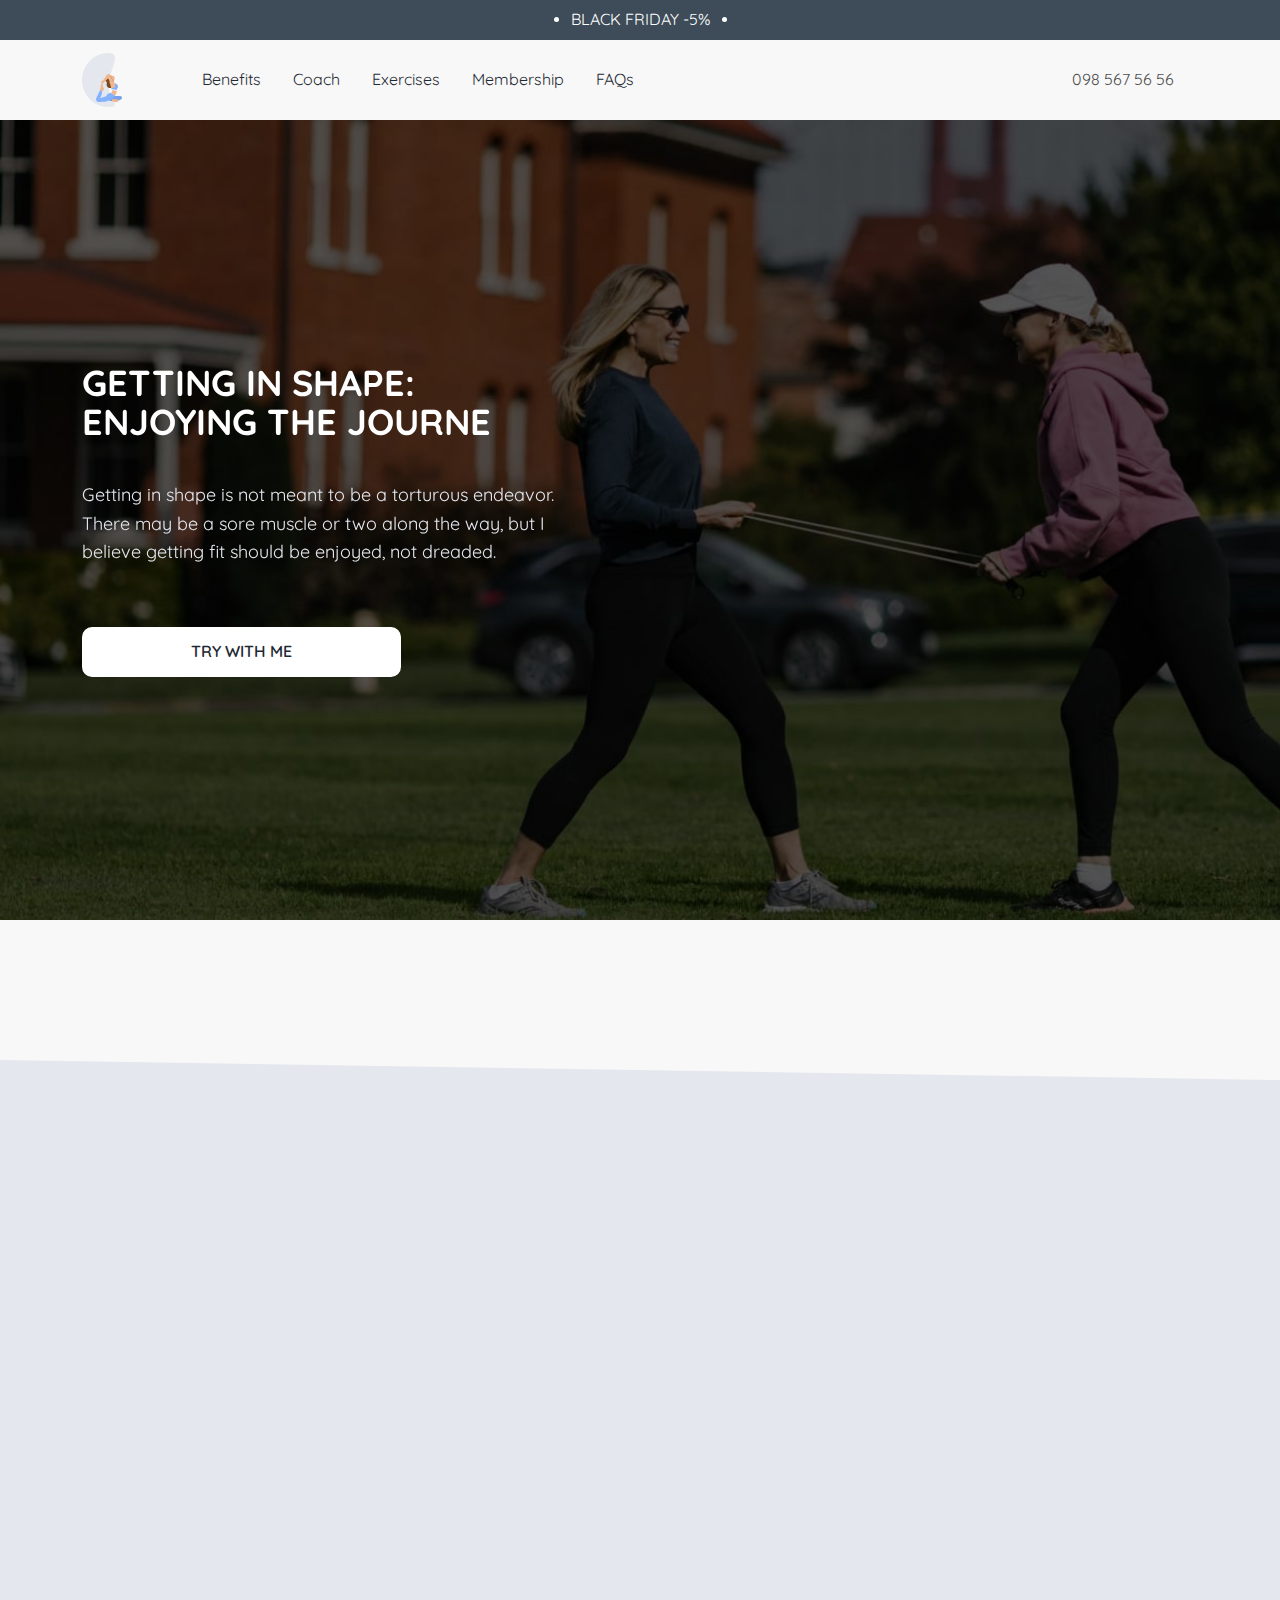
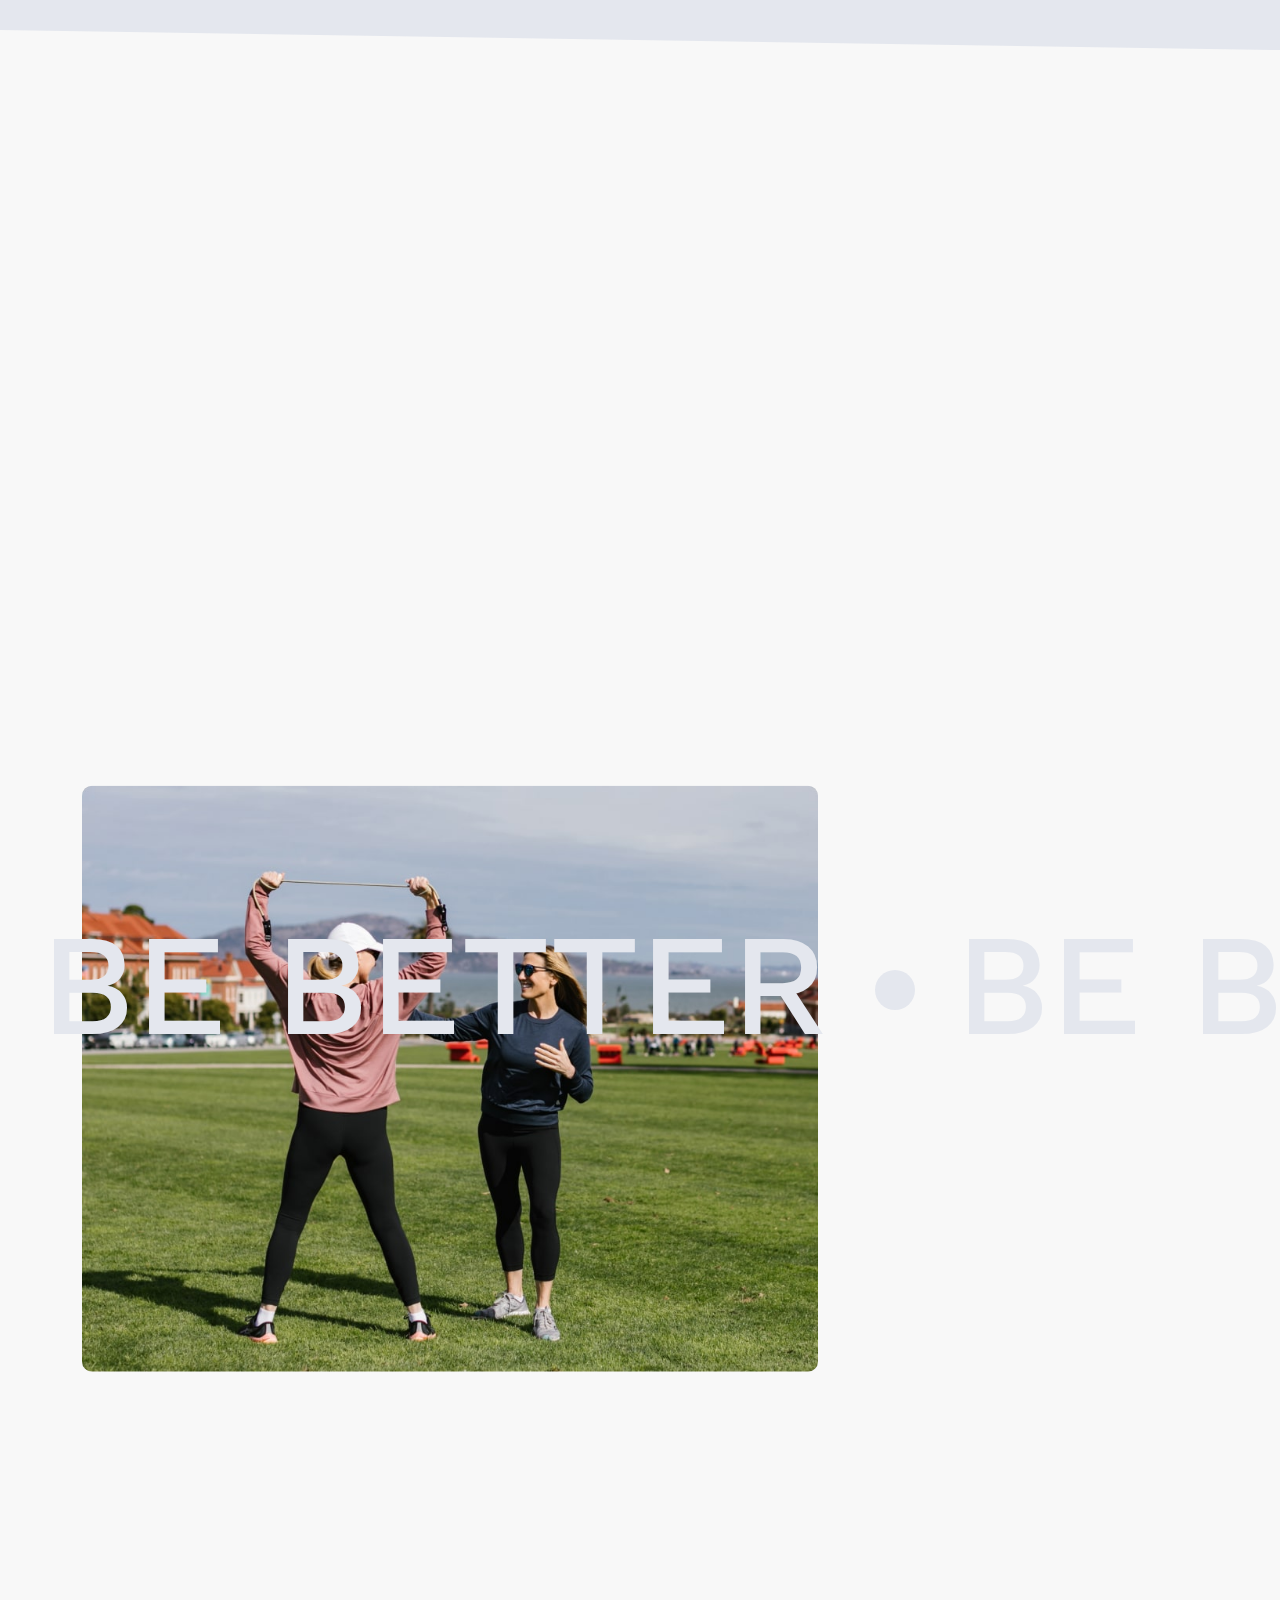
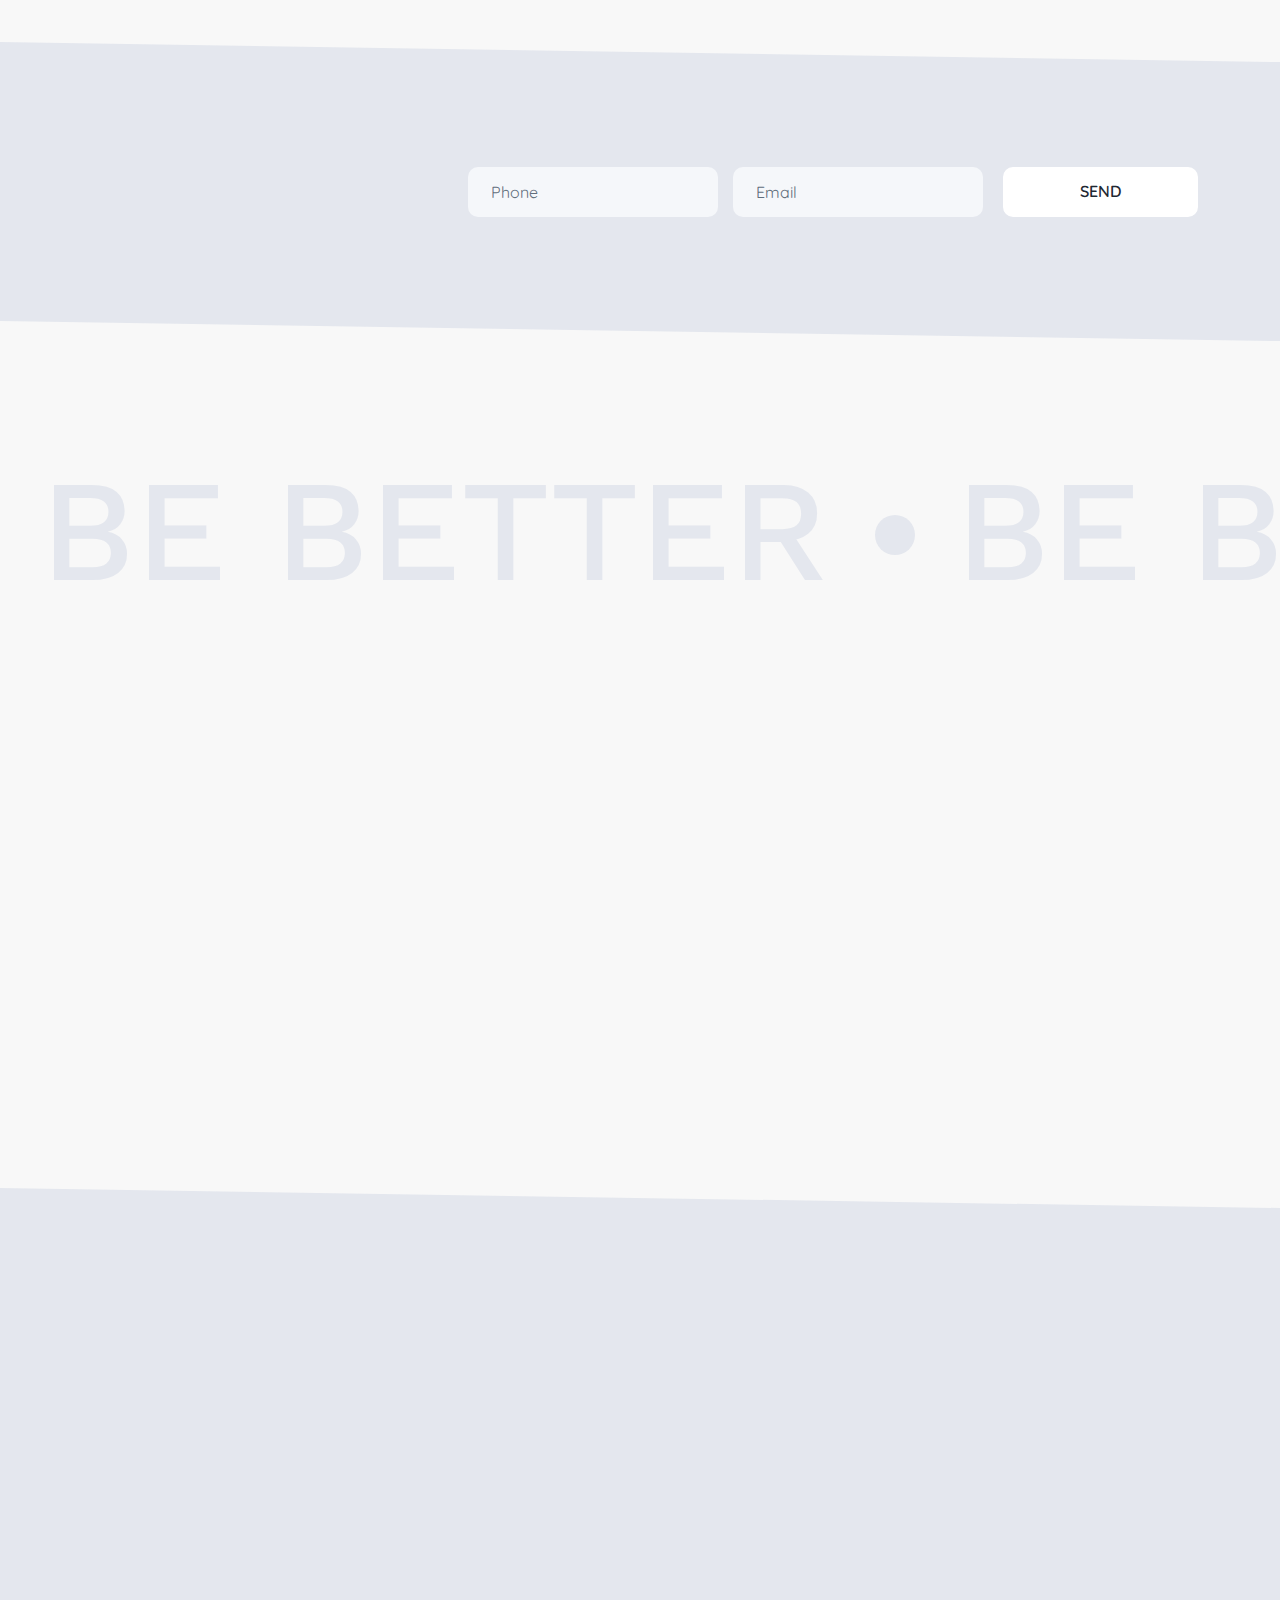
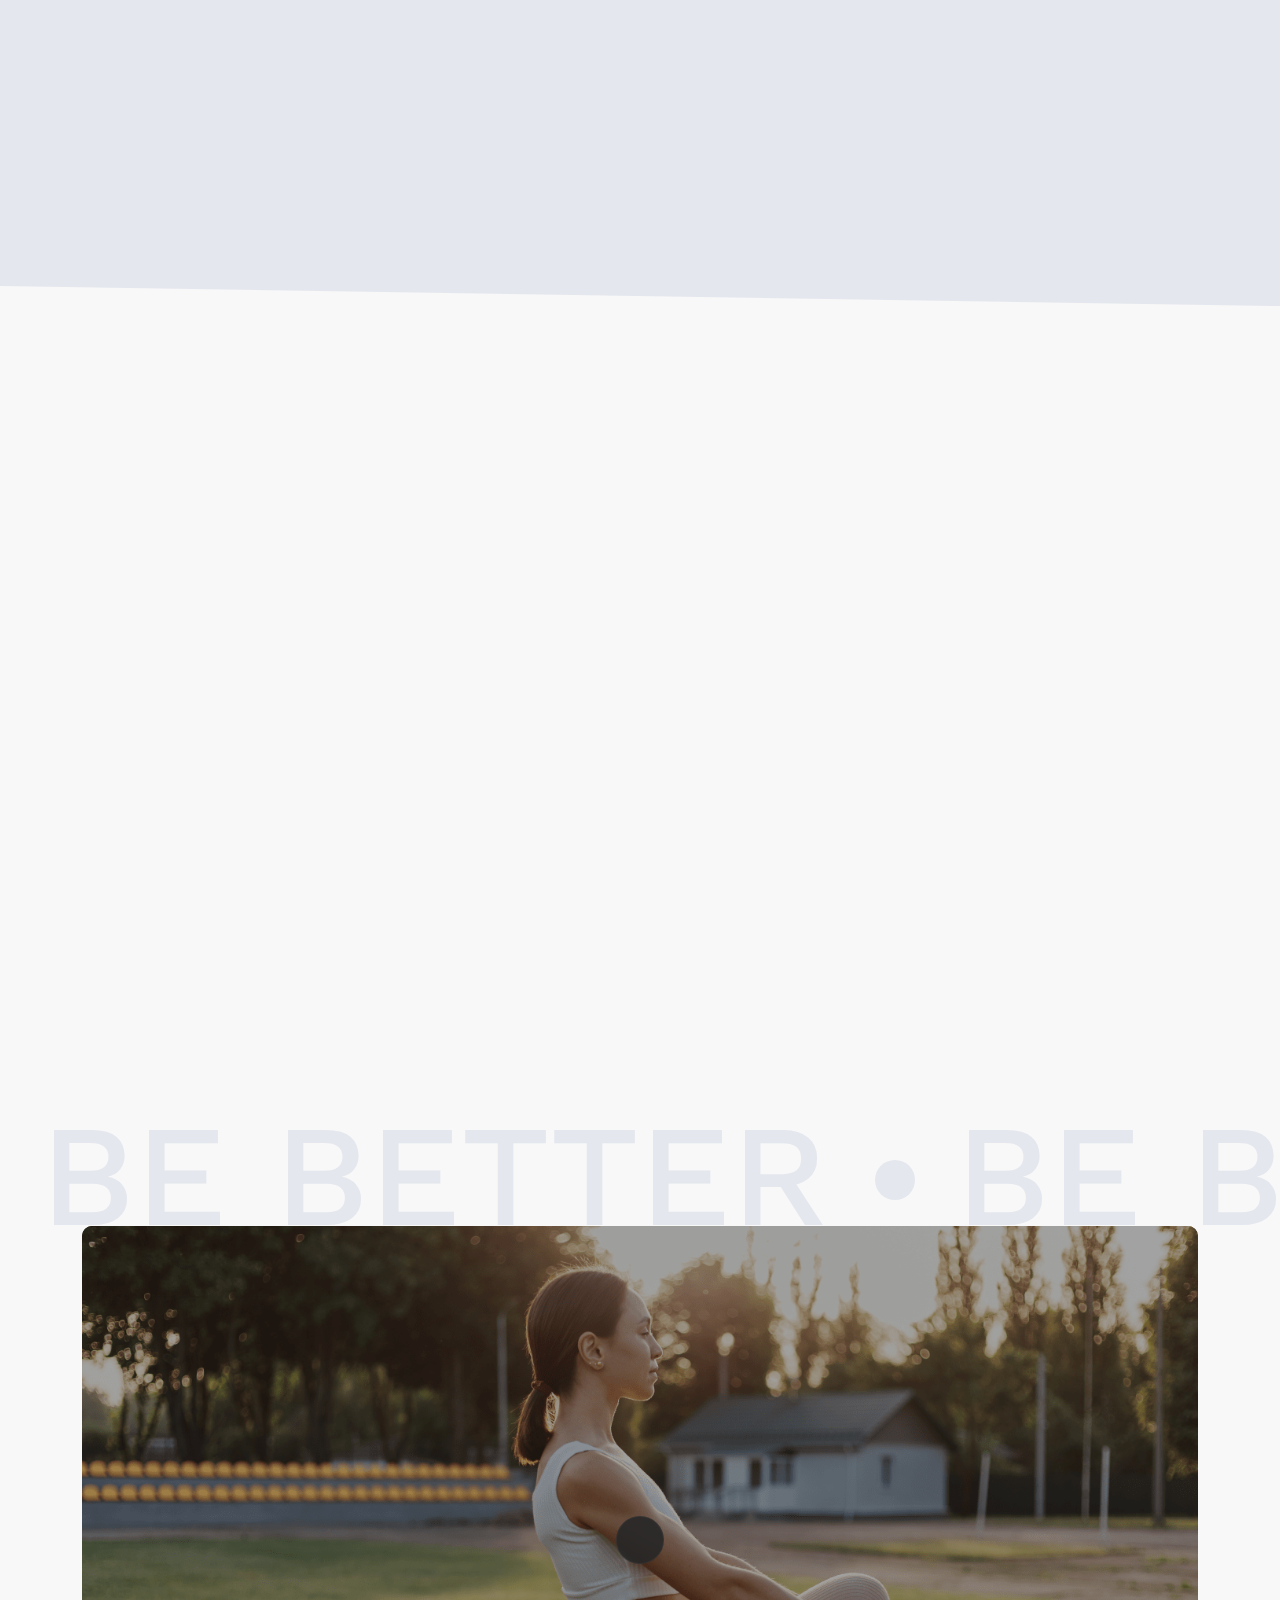
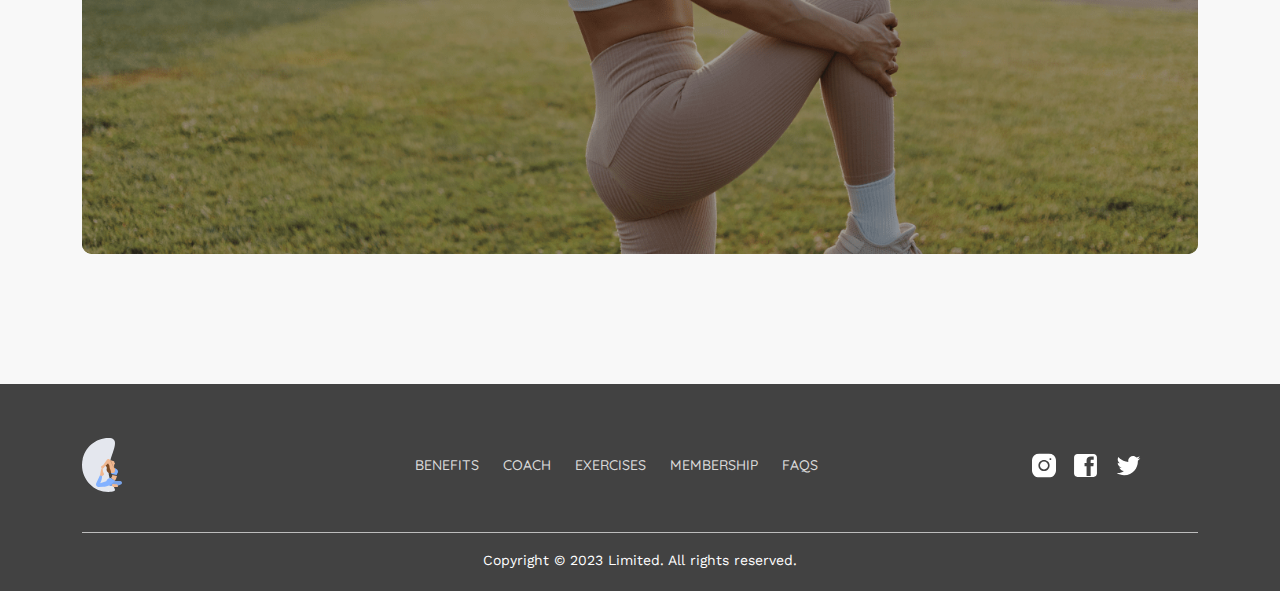
==== commit debf67b5: "fix" ====
--- a/index.html
+++ b/index.html
@@ -53,9 +53,6 @@
                                     <div class="header__phone">
                                         <a href="tel:098 567 56 56">098 567 56 56</a>
                                     </div>
-                                    <div class="header__btn">
-                                        <a href="#">Log in</a>
-                                    </div>
                                 </div>
                             </nav>
                             <button class="burger burger2"><span></span></button>
@@ -64,9 +61,6 @@
                             <div class="header__info">
                                 <div class="header__phone">
                                     <a href="tel:098 567 56 56">098 567 56 56</a>
-                                </div>
-                                <div class="header__btn">
-                                    <a href="#">Log in</a>
                                 </div>
                             </div>
                         </div>
@@ -143,13 +137,13 @@
 
             <section class="about">
                 <div class="container">
-                    <div class="about__inner" data-aos="fade-left">
-                        <div class="row">
+                    <div class="about__inner" >
+                        <div class="row" data-aos="slide-up">
                             <div class="col-lg-8">
                                 <img src="img/img_fit.jpg" alt="img" class="about__img">
                             </div>
                         </div>
-                        <div class="about__content">
+                        <div class="about__content" data-aos="fade-left" data-aos-delay="200">
                             <h3>
                                 Let's get fit together.
                             </h3>
@@ -238,7 +232,7 @@
                 <div class="container">
                     <div class="info__inner">
                         <div class="row">
-                            <div class="col-lg-6" data-aos="fade-right">
+                            <div class="col-lg-6" data-aos="fade-left" data-aos-delay="300">
                                 <div class="info__item">
                                     <div class="info__item-img">
                                         <img src="img/info_item1.png" alt="img">
@@ -266,7 +260,7 @@
                                     </div>
                                 </div>
                             </div>
-                            <div class="col-lg-6" data-aos="fade-left">
+                            <div class="col-lg-6" data-aos="fade-left" data-aos-delay="100">
                                 <div class="info__item">
                                     <div class="info__item-img">
                                         <img src="img/info_item2.png" alt="img">
@@ -299,7 +293,7 @@
                 </div>
             </section>
 
-            <section class="schedule">
+            <!-- <section class="schedule">
                 <div class="container">
                     <div class="schedule__title" data-aos="fade-up">
                         <h3>
@@ -395,10 +389,9 @@
                         </div>
                     </div>
                 </div>
-            </section>
+            </section> -->
 
             <section class="testimonials">
-                <div class="background"></div>
                 <div class="container">
                     <div class="testimonials__slider" data-aos="fade" data-aos-delay="200">
 
@@ -470,28 +463,28 @@
             </section>
 
             <section class="videosect">
+                <div class="marquee">
+                    <p class="text">
+                        Be better
+                    </p>
+                    <p class="text">
+                        Be better
+                    </p>
+                    <p class="text">
+                        Be better
+                    </p>
+                </div>
                 <div class="container">
                     <div class="videowrap">
-                        <video data-plyr-config='{ "autoplay": "true" }' controls autoplay playsinline
+                        <video controls playsinline
                             poster="img/videoposter.png" id="player" class="video__controls">
                             <source src="video/video.mp4" type="video/mp4" />
                         </video>
                     </div>
                 </div>
-                <div class="marquee">
-                    <p class="text">
-                        Be better
-                    </p>
-                    <p class="text">
-                        Be better
-                    </p>
-                    <p class="text">
-                        Be better
-                    </p>
-                </div>
-            </section>
-
-            <section class="faq">
+            </section>
+
+            <!-- <section class="faq">
                 <div class="container">
                     <div class="faq__title">
                         <h2>
@@ -633,7 +626,7 @@
                         </div>
                     </div>
                 </div>
-            </section>
+            </section> -->
 
         </main>
 
--- a/css/style.css
+++ b/css/style.css
@@ -1 +1 @@
-@import url("https://fonts.googleapis.com/css2?family=Quicksand:wght@300;400;500;600;700&family=Work+Sans:wght@300;400;500&display=swap");html{-webkit-box-sizing:border-box;box-sizing:border-box}*,:after,:before{-webkit-box-sizing:inherit;box-sizing:inherit}body,html{height:100%}a{text-decoration:none;color:inherit}a:hover{color:inherit}button:focus,input:focus{outline:transparent}li{margin:0;padding:0;list-style:none}h1,h2,h3,h4,h5,h6,li,ol,p,ul{margin:0;padding:0}body{position:relative;overflow-x:hidden;min-width:320px;max-width:100vw;cursor:default;font-family:"Quicksand",sans-serif;background:var(--bg,#F8F8F8)}.main{-webkit-box-flex:1;-ms-flex:1 1 auto;flex:1 1 auto}.pagewrapper{min-height:100%;display:-webkit-box;display:-ms-flexbox;display:flex;-webkit-box-orient:vertical;-webkit-box-direction:normal;-ms-flex-direction:column;flex-direction:column;position:relative;overflow:hidden}.white-btn{border-radius:10px;background:#FFF;display:-webkit-inline-box;display:-ms-inline-flexbox;display:inline-flex;height:50px;padding:10px 107px;-webkit-box-pack:center;-ms-flex-pack:center;justify-content:center;-webkit-box-align:center;-ms-flex-align:center;align-items:center;-webkit-transition:0.3s ease-in-out;transition:0.3s ease-in-out;color:var(--black,#1F2933);text-align:center;font-size:16px;font-style:normal;font-weight:600;line-height:110%;text-transform:uppercase;border:2px solid #fff}.white-btn:hover{background-color:#3e4c59;color:#fff}@media (min-width:1600px){.container,.container-lg,.container-md,.container-sm,.container-xl,.container-xxl{max-width:1440px}}@media (max-width:767.8px){.white-btn{width:100%;padding:10px 20px}}.heroscreen{position:relative;height:calc(100vh - 120px);min-height:800px;display:-webkit-box;display:-ms-flexbox;display:flex;-webkit-box-align:center;-ms-flex-align:center;align-items:center}.heroscreen__bg{position:absolute;width:100%;height:100%;-o-object-fit:cover;object-fit:cover}.heroscreen__inner{position:relative;z-index:2;max-width:608px}.heroscreen__inner h1{color:#FFF;font-size:50px;font-style:normal;font-weight:700;line-height:110%;text-transform:uppercase;margin-bottom:39px}.heroscreen__inner p{color:#E4E7EE;font-size:20px;font-style:normal;font-weight:400;line-height:160%;margin-bottom:60px}.advantages{padding:100px 0;margin-top:200px;position:relative}.background{position:absolute;top:0;left:-10%;height:100%;width:120%;-webkit-transform:rotate(0.9deg);transform:rotate(0.9deg);background-color:#E4E7EE}.advantages__item{position:relative;z-index:1;border-radius:10px;background:#FFF;width:100%;padding:40px;min-height:295px;text-align:center}.advantages__item img{margin:0 auto 32px;width:50px;height:50px;border-radius:50%}.advantages__item h3{color:var(--black,#1F2933);text-align:center;margin-bottom:24px;font-size:24px;font-style:normal;font-weight:600;line-height:160%}.advantages__item p{color:var(--gray-60,#616E7C);text-align:center;font-size:16px;font-style:normal;font-weight:400;line-height:160%}.about{padding-top:200px}.about__inner{position:relative}.about__img{width:100%;background-size:cover;border-radius:10px;overflow:hidden}.about__content{position:absolute;width:630px;text-align:center;z-index:2;top:50%;right:0;-webkit-transform:translateY(-50%);transform:translateY(-50%);border-radius:10px;background:var(--gray-20,#E4E7EE);-webkit-box-shadow:0px 2px 4px 0px rgba(0,0,0,0.08),0px 0px 6px 0px rgba(0,0,0,0.02);box-shadow:0px 2px 4px 0px rgba(0,0,0,0.08),0px 0px 6px 0px rgba(0,0,0,0.02);padding:78px 60px}.about__content h3{color:var(--black,#1F2933);text-align:center;font-size:39px;font-style:normal;font-weight:600;line-height:110%;margin-bottom:25px}.about__content p{color:var(--gray-60,#616E7C);text-align:center;font-size:16px;font-style:normal;font-weight:400;line-height:160%;margin-bottom:35px}.imgsect{margin-top:200px}.marquee{width:100%;margin:0 auto;white-space:nowrap;overflow:hidden;height:100px;display:-webkit-box;display:-ms-flexbox;display:flex;-webkit-box-align:center;-ms-flex-align:center;align-items:center}.marquee .text{padding-left:40px;text-indent:0;-webkit-animation:marquee 7s linear infinite;animation:marquee 7s linear infinite;display:inline-block;color:var(--gray-20,#E4E7EE);text-align:center;font-family:"Work Sans",sans-serif;font-size:144px;font-style:normal;font-weight:500;line-height:110%;text-transform:uppercase;position:relative}.marquee .text:after{content:"";width:40px;height:40px;background:#E4E7EE;border-radius:50%;display:inline-block;vertical-align:middle;margin-left:0px;margin-bottom:2%}.reverse .marquee .text{animation:marquee 7s linear infinite reverse}@-webkit-keyframes marquee{0%{-webkit-transform:translate(0,0);transform:translate(0,0)}to{-webkit-transform:translate(-100%,0);transform:translate(-100%,0)}}@keyframes marquee{0%{-webkit-transform:translate(0,0);transform:translate(0,0)}to{-webkit-transform:translate(-100%,0);transform:translate(-100%,0)}}.imgsect__img{width:100%;margin-top:-5px;position:relative}.imgsect__img img{width:100%;background-size:cover;border-radius:10px}.formsect{margin-top:200px;padding:69px 0;position:relative}.formsect__inner{display:-webkit-box;display:-ms-flexbox;display:flex;-webkit-box-align:center;-ms-flex-align:center;align-items:center;-webkit-box-pack:justify;-ms-flex-pack:justify;justify-content:space-between}.formsect__title{max-width:480px;position:relative;z-index:1}.formsect__title h2{color:var(--black,#1F2933);font-size:39px;font-style:normal;font-weight:600;line-height:110%}.formsect__form{position:relative;z-index:1;width:100%;padding-left:30px}.formwrap{width:100%;display:-webkit-box;display:-ms-flexbox;display:flex;-webkit-box-align:center;-ms-flex-align:center;align-items:center;-webkit-box-pack:end;-ms-flex-pack:end;justify-content:flex-end}.formwrap button{margin-left:10px;width:240px;padding:15px 90px}.inputfield{margin-right:15px;width:265px}.inputfield input{height:50px;width:100%;border-radius:10px;background:var(--gray-10,#F5F7FA);padding:18px 23px;color:#616E7C;font-size:16px;font-style:normal;font-weight:400;line-height:160%;border:none}.inputfield input::-webkit-input-placeholder{color:#616E7C;font-size:16px;font-style:normal;font-weight:400;line-height:160%;-webkit-transition:0.3s ease-in-out;transition:0.3s ease-in-out}.inputfield input::-moz-placeholder{color:#616E7C;font-size:16px;font-style:normal;font-weight:400;line-height:160%;-moz-transition:0.3s ease-in-out;transition:0.3s ease-in-out}.inputfield input:-ms-input-placeholder{color:#616E7C;font-size:16px;font-style:normal;font-weight:400;line-height:160%;-ms-transition:0.3s ease-in-out;transition:0.3s ease-in-out}.inputfield input::-ms-input-placeholder{color:#616E7C;font-size:16px;font-style:normal;font-weight:400;line-height:160%;-ms-transition:0.3s ease-in-out;transition:0.3s ease-in-out}.inputfield input::placeholder{color:#616E7C;font-size:16px;font-style:normal;font-weight:400;line-height:160%;-webkit-transition:0.3s ease-in-out;transition:0.3s ease-in-out}.inputfield input:focus::-webkit-input-placeholder{opacity:0}.inputfield input:focus::-moz-placeholder{opacity:0}.inputfield input:focus:-ms-input-placeholder{opacity:0}.inputfield input:focus::-ms-input-placeholder{opacity:0}.inputfield input:focus::placeholder{opacity:0}.info{margin-top:200px;padding:100px 0;position:relative}.info__item{width:100%;border-radius:10px;background:#FFF;padding:40px;position:relative;z-index:1}.info__item-img{margin-bottom:30px}.info__item-img img{width:100%;background-size:cover;border-radius:5px}.info__item-top{margin-bottom:25px;border-bottom:1px solid #E4E7EE}.info__item-top h4{color:var(--black,#1F2933);font-size:39px;font-style:normal;font-weight:600;line-height:110%;margin-bottom:20px}.info__item-top p{color:var(--gray-60,#616E7C);font-size:16px;font-style:normal;font-weight:400;line-height:160%}.info__item-content{display:-webkit-box;display:-ms-flexbox;display:flex;-webkit-box-align:center;-ms-flex-align:center;align-items:center;-webkit-box-pack:justify;-ms-flex-pack:justify;justify-content:space-between;margin-bottom:30px}.info__item-content p{color:var(--black,#1F2933);text-align:center;font-size:24px;font-style:normal;font-weight:600;line-height:160%}.info__item-btn{text-align:center}.info__item-btn a{padding:10px 120px;width:316px;border:2px solid var(--gray-80,#3E4C59)}.schedule{padding:160px 0}.schedule .marquee{margin-top:170px}.schedule__title{max-width:550px;text-align:center;margin:0 auto 30px}.schedule__title h3{color:var(--black,#1F2933);font-size:39px;font-style:normal;font-weight:600;line-height:110%}.schedule__subtitle{max-width:550px;text-align:center;margin:0 auto 35px}.schedule__inner{margin:0 auto;max-width:960px;width:100%}.schedule__row{display:-webkit-box;display:-ms-flexbox;display:flex;-webkit-box-align:center;-ms-flex-align:center;align-items:center;padding:40px 0;border-bottom:1px solid rgba(62,76,89,0.2)}.schedule__row-time{margin-right:40px}.schedule__row-time p{position:relative;color:var(--black,#1F2933);font-size:30px;font-style:normal;font-weight:600;line-height:160%;opacity:0.6}.schedule__row-time span{display:inline-block;vertical-align:top;color:var(--black,#1F2933);font-size:15px;font-style:normal;font-weight:600;line-height:160%}.schedule__row-name p{color:var(--black,#1F2933);font-size:28px;font-style:normal;font-weight:600;line-height:160%}.schedule__row-btn{margin:0 0 0 auto}.schedule__row-btn a{border:2px solid var(--gray-80,#3E4C59);padding:19px 42px}.faq{padding:100px 0 50px;background:#424242;font-family:"Work Sans",sans-serif}.faq__title{margin-bottom:50px}.faq__title h2{color:#FFF;text-align:center;font-size:38px;font-style:normal;font-weight:500;line-height:110%;text-transform:uppercase}.faq__inner{max-width:670px;width:100%;margin:0 auto}.faq__row{padding:10px 0;border-bottom:1px solid var(--white,#FFF);margin-bottom:24px}.faq__header{display:-webkit-box;display:-ms-flexbox;display:flex;-webkit-box-pack:justify;-ms-flex-pack:justify;justify-content:space-between;cursor:pointer;-webkit-transition:0.3s;transition:0.3s;position:relative;padding-right:35px}.faq__header h3{color:#FFF;font-family:"Work Sans",sans-serif;font-size:16px;font-style:normal;font-weight:400;line-height:150%;text-transform:uppercase}.faq__header:hover{opacity:0.6}.faq__header .arrow{-webkit-transition:0.3s ease-in-out;transition:0.3s ease-in-out;position:absolute;right:0;top:0}.faq__header.active .arrow{-webkit-transform:rotate(180deg);transform:rotate(180deg)}.faq__body{padding:30px 0px;display:none}.faq__body li,.faq__body p{color:#FFF;font-size:16px;font-style:normal;font-weight:400;line-height:160%}.faq__body ol,.faq__body ul{padding:10px 20px}.faq__body ul li{list-style:disc}.faq__body ol li{list-style:decimal}.testimonials{position:relative;padding:180px 0;margin-bottom:165px}.testimonials__slider{position:relative;z-index:2;margin:0 -10px}.testimonials__slide{padding:0 10px}.testimonials__item{text-align:center;border-radius:10px;background:#FFF;padding:40px;height:400px;overflow:hidden}.testimonials__item-img{text-align:center;margin-bottom:32px}.testimonials__item-img img{width:80px;height:80px;border-radius:50%;overflow:hidden;margin:0 auto}.testimonials__item-title h3{color:var(--black,#1F2933);text-align:center;font-size:24px;font-style:normal;font-weight:600;line-height:160%;margin-bottom:20px}.testimonials__item-content p{color:var(--gray-60,#616E7C);text-align:center;font-size:16px;font-style:normal;font-weight:400;line-height:160%}.videowrap{margin-bottom:130px;border-radius:10px;overflow:hidden}.videowrap .plyr--video,.videowrap .plyr__video-wrapper{background:transparent}.videowrap .plyr__poster{background-color:transparent}.videowrap .plyr.plyr--stopped .plyr__controls{display:none}.videowrap .plyr--full-ui.plyr--video .plyr__control--overlaid{background:#272727;border:1.5px solid rgba(245,245,247,0.05);width:100%!important;max-width:48px;-webkit-box-flex:0;-ms-flex:0 0 48px;flex:0 0 48px;height:48px;display:-webkit-inline-box!important;display:-ms-inline-flexbox!important;display:inline-flex!important;-webkit-box-align:center;-ms-flex-align:center;align-items:center;-webkit-box-pack:center;-ms-flex-pack:center;justify-content:center}.videowrap .plyr--full-ui.plyr--video .plyr__control--overlaid:hover{opacity:0.8}.videowrap .plyr--full-ui input[type=range]{color:#E4E7EE}.videowrap .plyr--video .plyr__control.plyr__tab-focus,.videowrap .plyr--video .plyr__control:hover,.videowrap .plyr--video .plyr__control[aria-expanded=true]{background:#272727}@media (max-width:1600px){.testimonials__item{padding:30px 30px;height:420px}.info{margin-top:150px}.formsect{margin-top:150px}.imgsect{margin-top:150px}.advantages__item{padding:25px}.advantages{margin-top:150px}}@media (max-width:1399.8px){.testimonials__item-img{margin-bottom:25px}.testimonials{padding:140px 0;margin-bottom:130px}.schedule{padding:120px 0}.info__item-top h4{font-size:32px}.inputfield{margin-right:15px;width:250px}.formwrap button{margin-left:5px;width:195px;padding:15px 30px}.formsect__title h2{font-size:32px}.about{padding-top:160px}.advantages__item{min-height:370px}.heroscreen__inner h1{font-size:36px}.heroscreen__inner p{font-size:18px}.heroscreen__inner{max-width:520px}}@media (max-width:1199.8px){.info{margin-top:120px}.info__item-content p{font-size:22px}.info__item-top h4{font-size:26px}.info__item{padding:35px 25px}.formsect{margin-top:120px}.formsect__inner{-ms-flex-wrap:wrap;flex-wrap:wrap}.formsect__title{margin-bottom:30px}.formwrap{-webkit-box-pack:start;-ms-flex-pack:start;justify-content:flex-start}.formsect__form{padding-left:0}.marquee{height:80px}.marquee .text{font-size:110px}.about{padding-top:120px}.advantages{margin-top:100px}}@media (max-width:991.8px){.testimonials{padding:120px 0;margin-bottom:110px}.testimonials__item{height:450px}.schedule{padding:100px 0}.info__item{margin-bottom:30px;padding:40px 35px}.marquee .text:after{width:35px;height:35px}.imgsect{margin-top:100px}.about{padding:120px 0 0}.about__content{width:90%;padding:70px 40px;right:initial;top:initial;-webkit-transform:translateX(5%);transform:translateX(5%);position:relative;margin-top:-200px}.advantages{padding:100px 0 70px}.advantages__item{margin-bottom:35px}.heroscreen__bg{-o-object-position:65% 0%;object-position:65% 0%}.heroscreen{min-height:700px}}@media (max-width:767.8px){.testimonials{padding:100px 0;margin-bottom:100px}.videowrap{margin-bottom:100px}.testimonials__item{min-height:380px;height:auto}.schedule .marquee{margin-top:140px}.schedule__title h3{font-size:32px}.schedule__row-time{margin-right:25px}.schedule__row{padding:30px 0}.schedule__row-btn a{padding:15px 35px}.schedule__row-name p{font-size:22px}.formsect{margin-top:90px}.info{margin-top:90px}.imgsect{margin-top:80px}.about{padding:80px 0 0}.about__content{padding:50px 35px}.about__content h3{font-size:32px}}@media (max-width:575.8px){.faq{padding:90px 0 30px}.schedule{padding:80px 0}.schedule__row{-ms-flex-wrap:wrap;flex-wrap:wrap;-webkit-box-pack:justify;-ms-flex-pack:justify;justify-content:space-between}.schedule__row-btn{margin:20px 0 0;width:100%}.info{padding:80px 0}.info__item{margin-bottom:25px;padding:35px 25px}.info__item-content p{font-size:18px}.info__item-btn a{padding:10px 20px;width:100%}.formwrap{-ms-flex-wrap:wrap;flex-wrap:wrap}.inputfield{margin-right:0;margin-bottom:20px;width:100%}.formwrap button{margin-left:0px;width:100%}.marquee .text:after{width:30px;height:30px}.marquee{height:60px}.marquee .text{font-size:90px;padding-left:25px}.about__content{width:94%;-webkit-transform:translateX(3%);transform:translateX(3%);margin-top:-150px;padding:30px 15px}.advantages{margin-top:80px;padding:80px 0 50px}.heroscreen__inner h1{font-size:32px}.heroscreen__inner p{font-size:16px}.heroscreen__inner{margin-bottom:80px}}@media (max-width:400px){.videowrap{margin-bottom:70px}.testimonials{padding:80px 0;margin-bottom:75px}.faq{padding:80px 0 25px}.schedule__title h3{font-size:22px}.info__item-img img{height:45vw;-o-object-fit:cover;object-fit:cover}.info__item{margin-bottom:20px;padding:25px 15px}.imgsect{margin-top:60px}.imgsect__img img{height:50vw;-o-object-fit:cover;object-fit:cover}.formsect{margin-top:70px}.marquee .text:after{width:25px;height:25px}.marquee .text{font-size:75px;padding-left:20px}.about__content h3{font-size:28px;margin-bottom:20px}.about__content p{font-size:15px;margin-bottom:30px}.about__content{margin-top:-100px}}.infopage{background:var(--bg,#F8F8F8);padding-top:90px}.infopage__article{max-width:940px;margin:0 auto 70px}.infopage__article h1{color:var(--black,#1F2933);font-size:39px;font-style:normal;font-weight:600;line-height:110%;text-align:center;margin-bottom:50px}.infopage__article li,.infopage__article p{color:var(--gray-60,#616E7C);font-size:16px;font-style:normal;font-weight:400;line-height:160%;margin-bottom:20px}.infopage__article li{margin-bottom:10px}.infopage__article ol,.infopage__article ul{padding-left:20px}.infopage__article ul li{list-style:disc}.infopage__article ol li{list-style:decimal}.infopage__formsect{position:relative;margin-bottom:118px}.infopage__formsect img{width:100%;background-size:cover}.infopage__formbox{padding:85px 147px;position:absolute;top:50%;right:0;-webkit-transform:translateY(-50%);transform:translateY(-50%);width:53%;border-radius:10px;background:var(--gray-20,#E4E7EE);-webkit-box-shadow:0px 2px 4px 0px rgba(0,0,0,0.08),0px 0px 6px 0px rgba(0,0,0,0.02);box-shadow:0px 2px 4px 0px rgba(0,0,0,0.08),0px 0px 6px 0px rgba(0,0,0,0.02)}.infopage__formbox h3{color:var(--black,#1F2933);font-size:39px;font-style:normal;font-weight:600;line-height:110%;margin-bottom:40px;text-align:center}.infopage__formbox p{color:var(--gray-60,#616E7C);text-align:center;font-size:16px;font-style:normal;font-weight:400;line-height:160%;max-width:415px;width:100%;margin:0 auto 35px}.infopage__formbox .formwrap{width:100%;display:block}.infopage__formbox .inputfield{width:100%;margin-bottom:20px}.infopage__formbox input{width:100%}.infopage__formbox .white-btn{margin:15px 0 0;width:100%;text-transform:uppercase}@media (max-width:1600px){.infopage__formbox{padding:65px 120px;width:750px}}@media (max-width:1399.8px){.infopage__formbox{padding:37px 100px;width:650px}}@media (max-width:1199.8px){.infopage__formbox h3{font-size:37px;margin-bottom:30px}.infopage__formbox{padding:35px 55px;width:550px}.infopage__formbox .white-btn{margin:5px 0 0}.infopage__formbox .inputfield{margin-bottom:12px}.infopage__formsect img{height:560px;-o-object-fit:cover;object-fit:cover}}@media (max-width:991.8px){.infopage__formsect{margin-bottom:95px}.infopage__formsect img{height:auto}.infopage__formbox{width:90%;padding:70px 40px;right:initial;top:initial;-webkit-transform:translateX(5%);transform:translateX(5%);position:relative;margin-top:-200px}.infopage{padding-top:60px}}@media (max-width:767.8px){.infopage__formbox{width:90%;padding:30px 30px}.infopage__formbox h3{font-size:36px;margin-bottom:20px}}@media (max-width:575.8px){.infopage__formbox h3{font-size:32px}.infopage__formbox{width:94%;-webkit-transform:translateX(3%);transform:translateX(3%);margin-top:-150px;padding:30px 15px}.infopage__article h1{font-size:36px;margin-bottom:40px}.infopage__formsect{margin-bottom:80px}}@media (max-width:400px){.infopage__formbox{margin-top:-100px}.infopage__formbox h3{font-size:28px}.infopage__article h1{font-size:28px}}.sales-widget{display:-webkit-box;display:-ms-flexbox;display:flex;-webkit-box-align:center;-ms-flex-align:center;align-items:center;-webkit-box-pack:center;-ms-flex-pack:center;justify-content:center;background:#3E4C59;height:40px;width:100%}.sales-widget span{position:relative;color:#FFF;text-align:center;font-size:16px;font-style:normal;font-weight:400;line-height:160%;text-transform:uppercase}.sales-widget span:after,.sales-widget span:before{content:"";display:inline-block;vertical-align:middle;border-radius:50%;background-color:#fff;width:5px;height:5px;margin-bottom:3px}.sales-widget span:before{margin-right:8px}.sales-widget span:after{margin-left:8px}.header__inner{padding:13px 0;background:#F8F8F8;position:relative}.header.custom .header__inner{-webkit-box-shadow:0px 4px 14px 0px rgba(0,0,0,0.05);box-shadow:0px 4px 14px 0px rgba(0,0,0,0.05)}.header__logo a{display:block}.header__logo img{height:54px;background-size:cover}.header__nav{margin-left:76px}.header__nav ul{display:-webkit-box;display:-ms-flexbox;display:flex;-webkit-box-align:center;-ms-flex-align:center;align-items:center}.header__nav ul li+li{margin-left:32px}.header__nav ul a{color:var(--black,#1F2933);text-align:center;font-size:16px;font-style:normal;font-weight:400;line-height:160%;-webkit-transition:0.3s;transition:0.3s;position:relative;padding-bottom:3px}.header__nav ul a:after{content:"";width:0%;-webkit-transition:0.4s;transition:0.4s;height:1px;position:absolute;bottom:0;left:50%;background-color:#3E4C59}.header__nav ul a:hover:after{left:0;width:100%}.header__info{display:-webkit-box;display:-ms-flexbox;display:flex;-webkit-box-align:center;-ms-flex-align:center;align-items:center;-webkit-box-pack:end;-ms-flex-pack:end;justify-content:flex-end}.header__phone a{color:#4D4D4D;text-align:center;margin-right:24px;font-size:16px;font-style:normal;font-weight:400;line-height:160%;-webkit-transition:0.3s;transition:0.3s}.header__phone a:hover{-webkit-filter:brightness(150%);filter:brightness(150%)}.header__btn a{color:#3E4C59;text-align:center;font-size:16px;font-style:normal;font-weight:600;line-height:110%;text-transform:uppercase;height:40px;display:-webkit-box;display:-ms-flexbox;display:flex;-webkit-box-align:center;-ms-flex-align:center;align-items:center;-webkit-box-pack:center;-ms-flex-pack:center;justify-content:center;padding:9px 45px;border-radius:10px;border:2px solid var(--gray-80,#3E4C59);-webkit-transition:0.3s ease-in-out;transition:0.3s ease-in-out}.header__btn a:hover{background-color:rgba(62,76,89,0.2)}button.burger{display:none}.header__mobile{display:none}@media (max-width:991.8px){.header__mobile{display:block;margin-top:50px}.header__mobile .header__phone a{margin:0}.header__mobile .header__btn{margin-top:50px}.header__nav{position:fixed;z-index:9;padding:35px;margin:0;top:120px;right:0;width:40%;-webkit-transform:translateX(100%);transform:translateX(100%);-webkit-transition:opacity 0.3s 0.3s,-webkit-transform 0.5s;transition:opacity 0.3s 0.3s,-webkit-transform 0.5s;transition:transform 0.5s,opacity 0.3s 0.3s;transition:transform 0.5s,opacity 0.3s 0.3s,-webkit-transform 0.5s;opacity:0;height:100vh;background-color:#f2f2f2}.header__nav ul{display:block}.header__nav ul li+li{margin:30px 0 0}.header__nav.active{-webkit-transform:translateX(0%);transform:translateX(0%);opacity:1;-webkit-transition:0.5s;transition:0.5s}.header__info{display:none}button.burger{display:inline-block;width:35px;height:23px;border:none;background:transparent;position:relative;cursor:pointer;padding:0;margin:0 0 0 auto}button.burger:focus{outline:none}button.burger.burger2 span,button.burger.burger2:after,button.burger.burger2:before{width:100%;height:3px;border-radius:100px;position:absolute;display:block;background:#3E4C59;right:0}button.burger.burger2:after,button.burger.burger2:before{content:"";-webkit-transition:0.3s width 0.4s;transition:0.3s width 0.4s}button.burger.burger2:after{top:0px;left:0px;margin-top:0px}button.burger.burger2:before{bottom:0px;right:0px;margin-bottom:0px}button.burger.burger2 span{top:50%;margin-top:-2px;-webkit-transition:-webkit-transform 0.3s;transition:-webkit-transform 0.3s;transition:transform 0.3s;transition:transform 0.3s,-webkit-transform 0.3s}button.burger.burger2 span:before{content:"";background:#3E4C59;width:100%;height:3px;border-radius:100px;position:absolute;left:0px;-webkit-transition:-webkit-transform 0.3s;transition:-webkit-transform 0.3s;transition:transform 0.3s;transition:transform 0.3s,-webkit-transform 0.3s}button.burger.burger2.on:after{-webkit-transition:all 0.2s;transition:all 0.2s;width:0%;left:0px}button.burger.burger2.on:before{-webkit-transition:all 0.2s;transition:all 0.2s;width:0%;right:0px}button.burger.burger2.on span{-webkit-transform:rotate(45deg);transform:rotate(45deg);-webkit-transition:0.3s -webkit-transform 0.4s;transition:0.3s -webkit-transform 0.4s;transition:0.3s transform 0.4s;transition:0.3s transform 0.4s,0.3s -webkit-transform 0.4s}button.burger.burger2.on span:before{-webkit-transform:rotate(-90deg);transform:rotate(-90deg);-webkit-transition:0.3s -webkit-transform 0.4s;transition:0.3s -webkit-transform 0.4s;transition:0.3s transform 0.4s;transition:0.3s transform 0.4s,0.3s -webkit-transform 0.4s}}@media (max-width:767.8px){.header__nav{width:60%}}@media (max-width:575.8px){.header__nav{width:100%}}.footer{background:#424242;padding-top:54px}.footer__inner{padding-bottom:40px;border-bottom:1px solid #BDBDBD}.footer__logo a{display:block}.footer__logo img{height:54px;background-size:cover}.footer__nav ul{display:-webkit-box;display:-ms-flexbox;display:flex;-webkit-box-align:center;-ms-flex-align:center;align-items:center}.footer__nav ul li+li{margin-left:24px}.footer__nav ul a{color:#D9D9D9;text-align:center;font-size:14px;font-style:normal;font-weight:500;line-height:36px;text-transform:uppercase;position:relative;padding-bottom:3px}.footer__nav ul a:after{content:"";width:0%;-webkit-transition:0.4s;transition:0.4s;height:1px;position:absolute;bottom:0;left:50%;background-color:#D9D9D9}.footer__nav ul a:hover:after{left:0;width:100%}.footer__socials ul{display:-webkit-box;display:-ms-flexbox;display:flex;-webkit-box-align:center;-ms-flex-align:center;align-items:center;-webkit-box-pack:end;-ms-flex-pack:end;justify-content:flex-end}.footer__socials ul li+li{margin-left:16px}.footer__socials ul img{max-width:27px;background-size:cover;-webkit-transition:0.3s;transition:0.3s}.footer__socials ul img:hover{opacity:0.6}.footer__bottom{display:-webkit-box;display:-ms-flexbox;display:flex;-webkit-box-align:center;-ms-flex-align:center;align-items:center;-webkit-box-pack:center;-ms-flex-pack:center;justify-content:center;padding:16px 0 20px}.footer__bottom p{color:#FFF;font-family:Work Sans;font-size:14px;font-style:normal;font-weight:400;line-height:22px}@media (max-width:991.8px){.footer__nav{margin:0 0 0 auto}.footer__socials{margin-top:30px}}@media (max-width:767.8px){.footer__nav{margin:30px 0 0}.footer__nav ul{display:block}.footer__nav ul li+li{margin-left:0}}+@import url("https://fonts.googleapis.com/css2?family=Quicksand:wght@300;400;500;600;700&family=Work+Sans:wght@300;400;500&display=swap");html{-webkit-box-sizing:border-box;box-sizing:border-box}*,:after,:before{-webkit-box-sizing:inherit;box-sizing:inherit}body,html{height:100%}a{text-decoration:none;color:inherit}a:hover{color:inherit}button:focus,input:focus{outline:transparent}li{margin:0;padding:0;list-style:none}h1,h2,h3,h4,h5,h6,li,ol,p,ul{margin:0;padding:0}body{position:relative;overflow-x:hidden;min-width:320px;max-width:100vw;cursor:default;font-family:"Quicksand",sans-serif;background:var(--bg,#F8F8F8)}.main{-webkit-box-flex:1;-ms-flex:1 1 auto;flex:1 1 auto}.pagewrapper{min-height:100%;display:-webkit-box;display:-ms-flexbox;display:flex;-webkit-box-orient:vertical;-webkit-box-direction:normal;-ms-flex-direction:column;flex-direction:column;position:relative;overflow:hidden}.white-btn{border-radius:10px;background:#FFF;display:-webkit-inline-box;display:-ms-inline-flexbox;display:inline-flex;height:50px;padding:10px 107px;-webkit-box-pack:center;-ms-flex-pack:center;justify-content:center;-webkit-box-align:center;-ms-flex-align:center;align-items:center;-webkit-transition:0.3s ease-in-out;transition:0.3s ease-in-out;color:var(--black,#1F2933);text-align:center;font-size:16px;font-style:normal;font-weight:600;line-height:110%;text-transform:uppercase;border:2px solid #fff}.white-btn:hover{background-color:#3e4c59;color:#fff}@media (min-width:1600px){.container,.container-lg,.container-md,.container-sm,.container-xl,.container-xxl{max-width:1440px}}@media (max-width:767.8px){.white-btn{width:100%;padding:10px 20px}}.heroscreen{position:relative;height:calc(100vh - 120px);min-height:800px;display:-webkit-box;display:-ms-flexbox;display:flex;-webkit-box-align:center;-ms-flex-align:center;align-items:center}.heroscreen__bg{position:absolute;width:100%;height:100%;-o-object-fit:cover;object-fit:cover}.heroscreen__inner{position:relative;z-index:2;max-width:608px}.heroscreen__inner h1{color:#FFF;font-size:50px;font-style:normal;font-weight:700;line-height:110%;text-transform:uppercase;margin-bottom:39px}.heroscreen__inner p{color:#E4E7EE;font-size:20px;font-style:normal;font-weight:400;line-height:160%;margin-bottom:60px}.advantages{padding:100px 0;margin-top:200px;position:relative}.background{position:absolute;top:0;left:-10%;height:100%;width:120%;-webkit-transform:rotate(0.9deg);transform:rotate(0.9deg);background-color:#E4E7EE}.advantages__item{position:relative;z-index:1;border-radius:10px;background:#FFF;width:100%;padding:40px;min-height:295px;text-align:center}.advantages__item img{margin:0 auto 32px;width:50px;height:50px;border-radius:50%}.advantages__item h3{color:var(--black,#1F2933);text-align:center;margin-bottom:24px;font-size:24px;font-style:normal;font-weight:600;line-height:160%}.advantages__item p{color:var(--gray-60,#616E7C);text-align:center;font-size:16px;font-style:normal;font-weight:400;line-height:160%}.about{padding-top:200px}.about__inner{position:relative}.about__img{width:100%;background-size:cover;border-radius:10px;overflow:hidden}.about__content{position:absolute;width:630px;text-align:center;z-index:2;top:50%;right:0;translate:0 -50%;border-radius:10px;background:var(--gray-20,#E4E7EE);-webkit-box-shadow:0px 2px 4px 0px rgba(0,0,0,0.08),0px 0px 6px 0px rgba(0,0,0,0.02);box-shadow:0px 2px 4px 0px rgba(0,0,0,0.08),0px 0px 6px 0px rgba(0,0,0,0.02);padding:78px 60px}.about__content h3{color:var(--black,#1F2933);text-align:center;font-size:39px;font-style:normal;font-weight:600;line-height:110%;margin-bottom:25px}.about__content p{color:var(--gray-60,#616E7C);text-align:center;font-size:16px;font-style:normal;font-weight:400;line-height:160%;margin-bottom:35px}.imgsect{margin-top:200px}.marquee{width:100%;margin:0 auto;white-space:nowrap;overflow:hidden;height:100px;display:-webkit-box;display:-ms-flexbox;display:flex;-webkit-box-align:center;-ms-flex-align:center;align-items:center}.marquee .text{padding-left:40px;text-indent:0;-webkit-animation:marquee 7s linear infinite;animation:marquee 7s linear infinite;display:inline-block;color:var(--gray-20,#E4E7EE);text-align:center;font-family:"Work Sans",sans-serif;font-size:144px;font-style:normal;font-weight:500;line-height:110%;text-transform:uppercase;position:relative}.marquee .text:after{content:"";width:40px;height:40px;background:#E4E7EE;border-radius:50%;display:inline-block;vertical-align:middle;margin-left:0px;margin-bottom:2%}.reverse .marquee .text{animation:marquee 7s linear infinite reverse}@-webkit-keyframes marquee{0%{-webkit-transform:translate(0,0);transform:translate(0,0)}to{-webkit-transform:translate(-100%,0);transform:translate(-100%,0)}}@keyframes marquee{0%{-webkit-transform:translate(0,0);transform:translate(0,0)}to{-webkit-transform:translate(-100%,0);transform:translate(-100%,0)}}.imgsect__img{width:100%;margin-top:-5px;position:relative}.imgsect__img img{width:100%;background-size:cover;border-radius:10px}.formsect{margin-top:200px;padding:69px 0;position:relative}.formsect__inner{display:-webkit-box;display:-ms-flexbox;display:flex;-webkit-box-align:center;-ms-flex-align:center;align-items:center;-webkit-box-pack:justify;-ms-flex-pack:justify;justify-content:space-between}.formsect__title{max-width:480px;position:relative;z-index:1}.formsect__title h2{color:var(--black,#1F2933);font-size:39px;font-style:normal;font-weight:600;line-height:110%}.formsect__form{position:relative;z-index:1;width:100%;padding-left:30px}.formwrap{width:100%;display:-webkit-box;display:-ms-flexbox;display:flex;-webkit-box-align:center;-ms-flex-align:center;align-items:center;-webkit-box-pack:end;-ms-flex-pack:end;justify-content:flex-end}.formwrap button{margin-left:10px;width:240px;padding:15px 90px}.inputfield{margin-right:15px;width:265px}.inputfield input{height:50px;width:100%;border-radius:10px;background:var(--gray-10,#F5F7FA);padding:18px 23px;color:#616E7C;font-size:16px;font-style:normal;font-weight:400;line-height:160%;border:none}.inputfield input::-webkit-input-placeholder{color:#616E7C;font-size:16px;font-style:normal;font-weight:400;line-height:160%;-webkit-transition:0.3s ease-in-out;transition:0.3s ease-in-out}.inputfield input::-moz-placeholder{color:#616E7C;font-size:16px;font-style:normal;font-weight:400;line-height:160%;-moz-transition:0.3s ease-in-out;transition:0.3s ease-in-out}.inputfield input:-ms-input-placeholder{color:#616E7C;font-size:16px;font-style:normal;font-weight:400;line-height:160%;-ms-transition:0.3s ease-in-out;transition:0.3s ease-in-out}.inputfield input::-ms-input-placeholder{color:#616E7C;font-size:16px;font-style:normal;font-weight:400;line-height:160%;-ms-transition:0.3s ease-in-out;transition:0.3s ease-in-out}.inputfield input::placeholder{color:#616E7C;font-size:16px;font-style:normal;font-weight:400;line-height:160%;-webkit-transition:0.3s ease-in-out;transition:0.3s ease-in-out}.inputfield input:focus::-webkit-input-placeholder{opacity:0}.inputfield input:focus::-moz-placeholder{opacity:0}.inputfield input:focus:-ms-input-placeholder{opacity:0}.inputfield input:focus::-ms-input-placeholder{opacity:0}.inputfield input:focus::placeholder{opacity:0}.info{margin-top:200px;padding:100px 0;position:relative}.info__item{width:100%;border-radius:10px;background:#FFF;padding:40px;position:relative;z-index:1}.info__item-img{margin-bottom:30px}.info__item-img img{width:100%;background-size:cover;border-radius:5px}.info__item-top{margin-bottom:25px;border-bottom:1px solid #E4E7EE}.info__item-top h4{color:var(--black,#1F2933);font-size:39px;font-style:normal;font-weight:600;line-height:110%;margin-bottom:20px}.info__item-top p{color:var(--gray-60,#616E7C);font-size:16px;font-style:normal;font-weight:400;line-height:160%}.info__item-content{display:-webkit-box;display:-ms-flexbox;display:flex;-webkit-box-align:center;-ms-flex-align:center;align-items:center;-webkit-box-pack:justify;-ms-flex-pack:justify;justify-content:space-between;margin-bottom:30px}.info__item-content p{color:var(--black,#1F2933);text-align:center;font-size:24px;font-style:normal;font-weight:600;line-height:160%}.info__item-btn{text-align:center}.info__item-btn a{padding:10px 120px;width:316px;border:2px solid var(--gray-80,#3E4C59)}.schedule{padding:160px 0}.schedule .marquee{margin-top:170px}.schedule__title{max-width:550px;text-align:center;margin:0 auto 30px}.schedule__title h3{color:var(--black,#1F2933);font-size:39px;font-style:normal;font-weight:600;line-height:110%}.schedule__subtitle{max-width:550px;text-align:center;margin:0 auto 35px}.schedule__inner{margin:0 auto;max-width:960px;width:100%}.schedule__row{display:-webkit-box;display:-ms-flexbox;display:flex;-webkit-box-align:center;-ms-flex-align:center;align-items:center;padding:40px 0;border-bottom:1px solid rgba(62,76,89,0.2)}.schedule__row-time{margin-right:40px}.schedule__row-time p{position:relative;color:var(--black,#1F2933);font-size:30px;font-style:normal;font-weight:600;line-height:160%;opacity:0.6}.schedule__row-time span{display:inline-block;vertical-align:top;color:var(--black,#1F2933);font-size:15px;font-style:normal;font-weight:600;line-height:160%}.schedule__row-name p{color:var(--black,#1F2933);font-size:28px;font-style:normal;font-weight:600;line-height:160%}.schedule__row-btn{margin:0 0 0 auto}.schedule__row-btn a{border:2px solid var(--gray-80,#3E4C59);padding:19px 42px}.faq{padding:100px 0 50px;background:#424242;font-family:"Work Sans",sans-serif}.faq__title{margin-bottom:50px}.faq__title h2{color:#FFF;text-align:center;font-size:38px;font-style:normal;font-weight:500;line-height:110%;text-transform:uppercase}.faq__inner{max-width:670px;width:100%;margin:0 auto}.faq__row{padding:10px 0;border-bottom:1px solid var(--white,#FFF);margin-bottom:24px}.faq__header{display:-webkit-box;display:-ms-flexbox;display:flex;-webkit-box-pack:justify;-ms-flex-pack:justify;justify-content:space-between;cursor:pointer;-webkit-transition:0.3s;transition:0.3s;position:relative;padding-right:35px}.faq__header h3{color:#FFF;font-family:"Work Sans",sans-serif;font-size:16px;font-style:normal;font-weight:400;line-height:150%;text-transform:uppercase}.faq__header:hover{opacity:0.6}.faq__header .arrow{-webkit-transition:0.3s ease-in-out;transition:0.3s ease-in-out;position:absolute;right:0;top:0}.faq__header.active .arrow{-webkit-transform:rotate(180deg);transform:rotate(180deg)}.faq__body{padding:30px 0px;display:none}.faq__body li,.faq__body p{color:#FFF;font-size:16px;font-style:normal;font-weight:400;line-height:160%}.faq__body ol,.faq__body ul{padding:10px 20px}.faq__body ul li{list-style:disc}.faq__body ol li{list-style:decimal}.testimonials{position:relative;padding:180px 0 200px}.testimonials__slider{position:relative;z-index:2;margin:0 -10px}.testimonials__slide{padding:0 10px}.testimonials__item{text-align:center;border-radius:10px;background:#E4E7EE;padding:40px;height:400px;overflow:hidden}.testimonials__item-img{text-align:center;margin-bottom:32px}.testimonials__item-img img{width:80px;height:80px;border-radius:50%;overflow:hidden;margin:0 auto}.testimonials__item-title h3{color:var(--black,#1F2933);text-align:center;font-size:24px;font-style:normal;font-weight:600;line-height:160%;margin-bottom:20px}.testimonials__item-content p{color:var(--gray-60,#616E7C);text-align:center;font-size:16px;font-style:normal;font-weight:400;line-height:160%}.videowrap{margin-bottom:130px;border-radius:10px;overflow:hidden}.videowrap .plyr--video,.videowrap .plyr__video-wrapper{background:transparent}.videowrap .plyr__poster{background-color:transparent}.videowrap .plyr.plyr--stopped .plyr__controls{display:none}.videowrap .plyr--full-ui.plyr--video .plyr__control--overlaid{background:#272727;border:1.5px solid rgba(245,245,247,0.05);width:100%!important;max-width:48px;-webkit-box-flex:0;-ms-flex:0 0 48px;flex:0 0 48px;height:48px;display:-webkit-inline-box!important;display:-ms-inline-flexbox!important;display:inline-flex!important;-webkit-box-align:center;-ms-flex-align:center;align-items:center;-webkit-box-pack:center;-ms-flex-pack:center;justify-content:center}.videowrap .plyr--full-ui.plyr--video .plyr__control--overlaid:hover{opacity:0.8}.videowrap .plyr--full-ui input[type=range]{color:#E4E7EE}.videowrap .plyr--video .plyr__control.plyr__tab-focus,.videowrap .plyr--video .plyr__control:hover,.videowrap .plyr--video .plyr__control[aria-expanded=true]{background:#272727}@media (max-width:1600px){.testimonials__item{padding:30px 30px;height:420px}.info{margin-top:150px}.formsect{margin-top:150px}.imgsect{margin-top:150px}.advantages__item{padding:25px}.advantages{margin-top:150px}}@media (max-width:1399.8px){.testimonials__item-img{margin-bottom:25px}.testimonials{padding:140px 0;margin-bottom:130px}.schedule{padding:120px 0}.info__item-top h4{font-size:32px}.inputfield{margin-right:15px;width:250px}.formwrap button{margin-left:5px;width:195px;padding:15px 30px}.formsect__title h2{font-size:32px}.about{padding-top:160px}.advantages__item{min-height:370px}.heroscreen__inner h1{font-size:36px}.heroscreen__inner p{font-size:18px}.heroscreen__inner{max-width:520px}}@media (max-width:1199.8px){.info{margin-top:120px}.info__item-content p{font-size:22px}.info__item-top h4{font-size:26px}.info__item{padding:35px 25px}.formsect{margin-top:120px}.formsect__inner{-ms-flex-wrap:wrap;flex-wrap:wrap}.formsect__title{margin-bottom:30px}.formwrap{-webkit-box-pack:start;-ms-flex-pack:start;justify-content:flex-start}.formsect__form{padding-left:0}.marquee{height:80px}.marquee .text{font-size:110px}.about{padding-top:120px}.advantages{margin-top:100px}}@media (max-width:991.8px){.testimonials{padding:120px 0;margin-bottom:110px}.testimonials__item{height:450px}.schedule{padding:100px 0}.info__item{margin-bottom:30px;padding:40px 35px}.marquee .text:after{width:35px;height:35px}.imgsect{margin-top:100px}.about{padding:120px 0 0}.about__content{width:90%;padding:70px 40px;right:initial;top:initial;-webkit-transform:translateX(5%);transform:translateX(5%);position:relative;margin-top:-200px}.advantages{padding:100px 0 70px}.advantages__item{margin-bottom:35px}.heroscreen__bg{-o-object-position:65% 0%;object-position:65% 0%}.heroscreen{min-height:700px}}@media (max-width:767.8px){.testimonials{padding:100px 0;margin-bottom:100px}.videowrap{margin-bottom:100px}.testimonials__item{min-height:380px;height:auto}.schedule .marquee{margin-top:140px}.schedule__title h3{font-size:32px}.schedule__row-time{margin-right:25px}.schedule__row{padding:30px 0}.schedule__row-btn a{padding:15px 35px}.schedule__row-name p{font-size:22px}.formsect{margin-top:90px}.info{margin-top:90px}.imgsect{margin-top:80px}.about{padding:80px 0 0}.about__content{padding:50px 35px}.about__content h3{font-size:32px}}@media (max-width:575.8px){.faq{padding:90px 0 30px}.schedule{padding:80px 0}.schedule__row{-ms-flex-wrap:wrap;flex-wrap:wrap;-webkit-box-pack:justify;-ms-flex-pack:justify;justify-content:space-between}.schedule__row-btn{margin:20px 0 0;width:100%}.info{padding:80px 0}.info__item{margin-bottom:25px;padding:35px 25px}.info__item-content p{font-size:18px}.info__item-btn a{padding:10px 20px;width:100%}.formwrap{-ms-flex-wrap:wrap;flex-wrap:wrap}.inputfield{margin-right:0;margin-bottom:20px;width:100%}.formwrap button{margin-left:0px;width:100%}.marquee .text:after{width:30px;height:30px}.marquee{height:60px}.marquee .text{font-size:90px;padding-left:25px}.about__content{width:94%;-webkit-transform:translateX(3%);transform:translateX(3%);margin-top:-150px;padding:30px 15px}.advantages{margin-top:80px;padding:80px 0 50px}.heroscreen__inner h1{font-size:32px}.heroscreen__inner p{font-size:16px}.heroscreen__inner{margin-bottom:80px}}@media (max-width:400px){.videowrap{margin-bottom:70px}.testimonials{padding:80px 0;margin-bottom:75px}.faq{padding:80px 0 25px}.schedule__title h3{font-size:22px}.info__item-img img{height:45vw;-o-object-fit:cover;object-fit:cover}.info__item{margin-bottom:20px;padding:25px 15px}.imgsect{margin-top:60px}.imgsect__img img{height:50vw;-o-object-fit:cover;object-fit:cover}.formsect{margin-top:70px}.marquee .text:after{width:25px;height:25px}.marquee .text{font-size:75px;padding-left:20px}.about__content h3{font-size:28px;margin-bottom:20px}.about__content p{font-size:15px;margin-bottom:30px}.about__content{margin-top:-100px}}.infopage{background:var(--bg,#F8F8F8);padding-top:90px}.infopage__article{max-width:940px;margin:0 auto 70px}.infopage__article h1{color:var(--black,#1F2933);font-size:39px;font-style:normal;font-weight:600;line-height:110%;text-align:center;margin-bottom:50px}.infopage__article li,.infopage__article p{color:var(--gray-60,#616E7C);font-size:16px;font-style:normal;font-weight:400;line-height:160%;margin-bottom:20px}.infopage__article li{margin-bottom:10px}.infopage__article ol,.infopage__article ul{padding-left:20px}.infopage__article ul li{list-style:disc}.infopage__article ol li{list-style:decimal}.infopage__formsect{position:relative;margin-bottom:118px}.infopage__formsect img{width:100%;background-size:cover}.infopage__formbox{padding:85px 147px;position:absolute;top:50%;right:0;-webkit-transform:translateY(-50%);transform:translateY(-50%);width:53%;border-radius:10px;background:var(--gray-20,#E4E7EE);-webkit-box-shadow:0px 2px 4px 0px rgba(0,0,0,0.08),0px 0px 6px 0px rgba(0,0,0,0.02);box-shadow:0px 2px 4px 0px rgba(0,0,0,0.08),0px 0px 6px 0px rgba(0,0,0,0.02)}.infopage__formbox h3{color:var(--black,#1F2933);font-size:39px;font-style:normal;font-weight:600;line-height:110%;margin-bottom:40px;text-align:center}.infopage__formbox p{color:var(--gray-60,#616E7C);text-align:center;font-size:16px;font-style:normal;font-weight:400;line-height:160%;max-width:415px;width:100%;margin:0 auto 35px}.infopage__formbox .formwrap{width:100%;display:block}.infopage__formbox .inputfield{width:100%;margin-bottom:20px}.infopage__formbox input{width:100%}.infopage__formbox .white-btn{margin:15px 0 0;width:100%;text-transform:uppercase}@media (max-width:1600px){.infopage__formbox{padding:65px 120px;width:750px}}@media (max-width:1399.8px){.infopage__formbox{padding:37px 100px;width:650px}}@media (max-width:1199.8px){.infopage__formbox h3{font-size:37px;margin-bottom:30px}.infopage__formbox{padding:35px 55px;width:550px}.infopage__formbox .white-btn{margin:5px 0 0}.infopage__formbox .inputfield{margin-bottom:12px}.infopage__formsect img{height:560px;-o-object-fit:cover;object-fit:cover}}@media (max-width:991.8px){.infopage__formsect{margin-bottom:95px}.infopage__formsect img{height:auto}.infopage__formbox{width:90%;padding:70px 40px;right:initial;top:initial;-webkit-transform:translateX(5%);transform:translateX(5%);position:relative;margin-top:-200px}.infopage{padding-top:60px}}@media (max-width:767.8px){.infopage__formbox{width:90%;padding:30px 30px}.infopage__formbox h3{font-size:36px;margin-bottom:20px}}@media (max-width:575.8px){.infopage__formbox h3{font-size:32px}.infopage__formbox{width:94%;-webkit-transform:translateX(3%);transform:translateX(3%);margin-top:-150px;padding:30px 15px}.infopage__article h1{font-size:36px;margin-bottom:40px}.infopage__formsect{margin-bottom:80px}}@media (max-width:400px){.infopage__formbox{margin-top:-100px}.infopage__formbox h3{font-size:28px}.infopage__article h1{font-size:28px}}.sales-widget{display:-webkit-box;display:-ms-flexbox;display:flex;-webkit-box-align:center;-ms-flex-align:center;align-items:center;-webkit-box-pack:center;-ms-flex-pack:center;justify-content:center;background:#3E4C59;height:40px;width:100%}.sales-widget span{position:relative;color:#FFF;text-align:center;font-size:16px;font-style:normal;font-weight:400;line-height:160%;text-transform:uppercase}.sales-widget span:after,.sales-widget span:before{content:"";display:inline-block;vertical-align:middle;border-radius:50%;background-color:#fff;width:5px;height:5px;margin-bottom:3px}.sales-widget span:before{margin-right:8px}.sales-widget span:after{margin-left:8px}.header__inner{padding:13px 0;background:#F8F8F8;position:relative}.header.custom .header__inner{-webkit-box-shadow:0px 4px 14px 0px rgba(0,0,0,0.05);box-shadow:0px 4px 14px 0px rgba(0,0,0,0.05)}.header__logo a{display:block}.header__logo img{height:54px;background-size:cover}.header__nav{margin-left:76px}.header__nav ul{display:-webkit-box;display:-ms-flexbox;display:flex;-webkit-box-align:center;-ms-flex-align:center;align-items:center}.header__nav ul li+li{margin-left:32px}.header__nav ul a{color:var(--black,#1F2933);text-align:center;font-size:16px;font-style:normal;font-weight:400;line-height:160%;-webkit-transition:0.3s;transition:0.3s;position:relative;padding-bottom:3px}.header__nav ul a:after{content:"";width:0%;-webkit-transition:0.4s;transition:0.4s;height:1px;position:absolute;bottom:0;left:50%;background-color:#3E4C59}.header__nav ul a:hover:after{left:0;width:100%}.header__info{width:100%;display:-webkit-box;display:-ms-flexbox;display:flex;-webkit-box-align:center;-ms-flex-align:center;align-items:center;-webkit-box-pack:end;-ms-flex-pack:end;justify-content:flex-end}.header__phone a{color:#4D4D4D;text-align:center;margin-right:24px;font-size:16px;font-style:normal;font-weight:400;line-height:160%;-webkit-transition:0.3s;transition:0.3s}.header__phone a:hover{-webkit-filter:brightness(150%);filter:brightness(150%)}.header__btn a{color:#3E4C59;text-align:center;font-size:16px;font-style:normal;font-weight:600;line-height:110%;text-transform:uppercase;height:40px;display:-webkit-box;display:-ms-flexbox;display:flex;-webkit-box-align:center;-ms-flex-align:center;align-items:center;-webkit-box-pack:center;-ms-flex-pack:center;justify-content:center;padding:9px 45px;border-radius:10px;border:2px solid var(--gray-80,#3E4C59);-webkit-transition:0.3s ease-in-out;transition:0.3s ease-in-out}.header__btn a:hover{background-color:rgba(62,76,89,0.2)}button.burger{display:none}.header__mobile{display:none}@media (max-width:991.8px){.header__mobile{display:block;margin-top:50px}.header__mobile .header__phone a{margin:0}.header__mobile .header__btn{margin-top:50px}.header__nav{position:fixed;z-index:9;padding:35px;margin:0;top:120px;right:0;width:40%;-webkit-transform:translateX(100%);transform:translateX(100%);-webkit-transition:opacity 0.3s 0.3s,-webkit-transform 0.5s;transition:opacity 0.3s 0.3s,-webkit-transform 0.5s;transition:transform 0.5s,opacity 0.3s 0.3s;transition:transform 0.5s,opacity 0.3s 0.3s,-webkit-transform 0.5s;opacity:0;height:100vh;background-color:#f2f2f2}.header__nav ul{display:block}.header__nav ul li+li{margin:30px 0 0}.header__nav.active{-webkit-transform:translateX(0%);transform:translateX(0%);opacity:1;-webkit-transition:0.5s;transition:0.5s}.header__info{display:none}button.burger{display:inline-block;width:35px;height:23px;border:none;background:transparent;position:relative;cursor:pointer;padding:0;margin:0 0 0 auto}button.burger:focus{outline:none}button.burger.burger2 span,button.burger.burger2:after,button.burger.burger2:before{width:100%;height:3px;border-radius:100px;position:absolute;display:block;background:#3E4C59;right:0}button.burger.burger2:after,button.burger.burger2:before{content:"";-webkit-transition:0.3s width 0.4s;transition:0.3s width 0.4s}button.burger.burger2:after{top:0px;left:0px;margin-top:0px}button.burger.burger2:before{bottom:0px;right:0px;margin-bottom:0px}button.burger.burger2 span{top:50%;margin-top:-2px;-webkit-transition:-webkit-transform 0.3s;transition:-webkit-transform 0.3s;transition:transform 0.3s;transition:transform 0.3s,-webkit-transform 0.3s}button.burger.burger2 span:before{content:"";background:#3E4C59;width:100%;height:3px;border-radius:100px;position:absolute;left:0px;-webkit-transition:-webkit-transform 0.3s;transition:-webkit-transform 0.3s;transition:transform 0.3s;transition:transform 0.3s,-webkit-transform 0.3s}button.burger.burger2.on:after{-webkit-transition:all 0.2s;transition:all 0.2s;width:0%;left:0px}button.burger.burger2.on:before{-webkit-transition:all 0.2s;transition:all 0.2s;width:0%;right:0px}button.burger.burger2.on span{-webkit-transform:rotate(45deg);transform:rotate(45deg);-webkit-transition:0.3s -webkit-transform 0.4s;transition:0.3s -webkit-transform 0.4s;transition:0.3s transform 0.4s;transition:0.3s transform 0.4s,0.3s -webkit-transform 0.4s}button.burger.burger2.on span:before{-webkit-transform:rotate(-90deg);transform:rotate(-90deg);-webkit-transition:0.3s -webkit-transform 0.4s;transition:0.3s -webkit-transform 0.4s;transition:0.3s transform 0.4s;transition:0.3s transform 0.4s,0.3s -webkit-transform 0.4s}}@media (max-width:767.8px){.header__nav{width:60%}}@media (max-width:575.8px){.header__nav{width:100%}}.footer{background:#424242;padding-top:54px}.footer__inner{padding-bottom:40px;border-bottom:1px solid #BDBDBD}.footer__logo a{display:block}.footer__logo img{height:54px;background-size:cover}.footer__nav ul{display:-webkit-box;display:-ms-flexbox;display:flex;-webkit-box-align:center;-ms-flex-align:center;align-items:center}.footer__nav ul li+li{margin-left:24px}.footer__nav ul a{color:#D9D9D9;text-align:center;font-size:14px;font-style:normal;font-weight:500;line-height:36px;text-transform:uppercase;position:relative;padding-bottom:3px}.footer__nav ul a:after{content:"";width:0%;-webkit-transition:0.4s;transition:0.4s;height:1px;position:absolute;bottom:0;left:50%;background-color:#D9D9D9}.footer__nav ul a:hover:after{left:0;width:100%}.footer__socials ul{display:-webkit-box;display:-ms-flexbox;display:flex;-webkit-box-align:center;-ms-flex-align:center;align-items:center;-webkit-box-pack:end;-ms-flex-pack:end;justify-content:flex-end}.footer__socials ul li+li{margin-left:16px}.footer__socials ul img{max-width:27px;background-size:cover;-webkit-transition:0.3s;transition:0.3s}.footer__socials ul img:hover{opacity:0.6}.footer__bottom{display:-webkit-box;display:-ms-flexbox;display:flex;-webkit-box-align:center;-ms-flex-align:center;align-items:center;-webkit-box-pack:center;-ms-flex-pack:center;justify-content:center;padding:16px 0 20px}.footer__bottom p{color:#FFF;font-family:Work Sans;font-size:14px;font-style:normal;font-weight:400;line-height:22px}@media (max-width:991.8px){.footer__nav{margin:0 0 0 auto}.footer__socials{margin-top:30px}}@media (max-width:767.8px){.footer__nav{margin:30px 0 0}.footer__nav ul{display:block}.footer__nav ul li+li{margin-left:0}}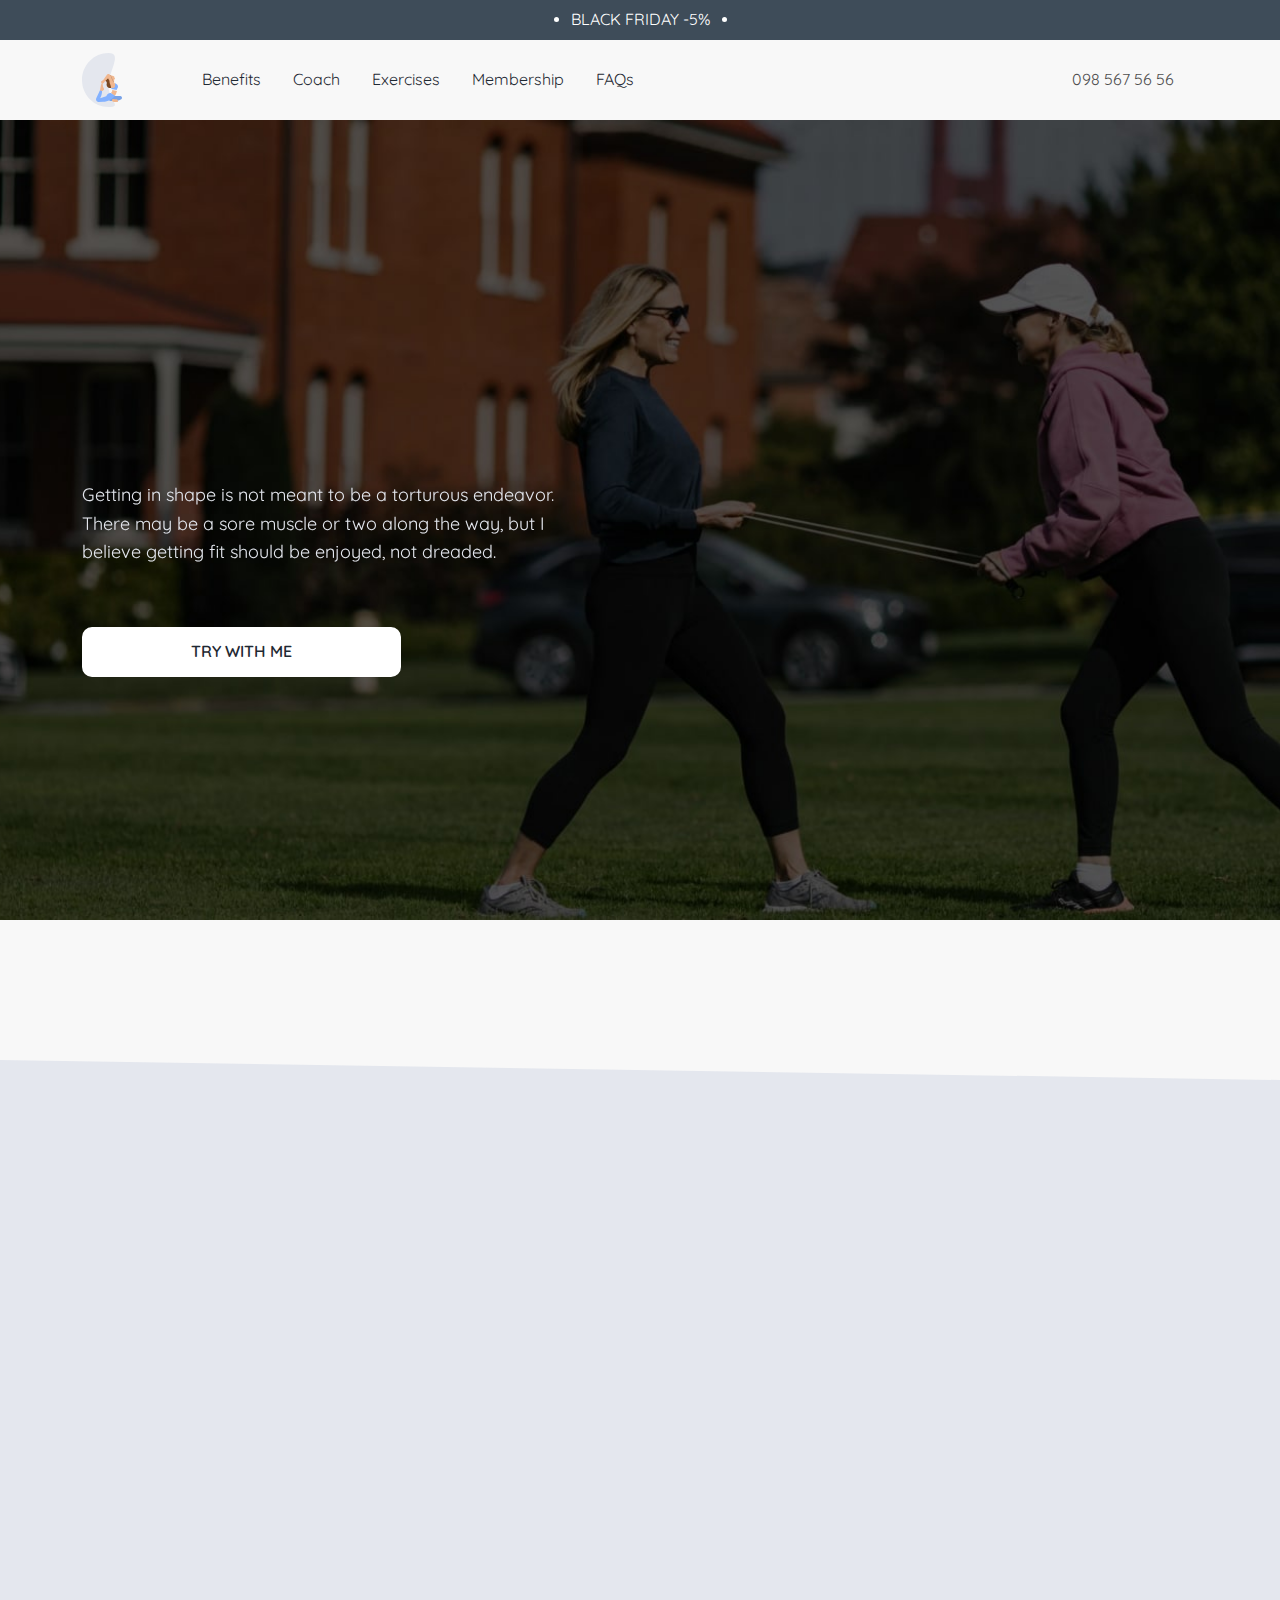
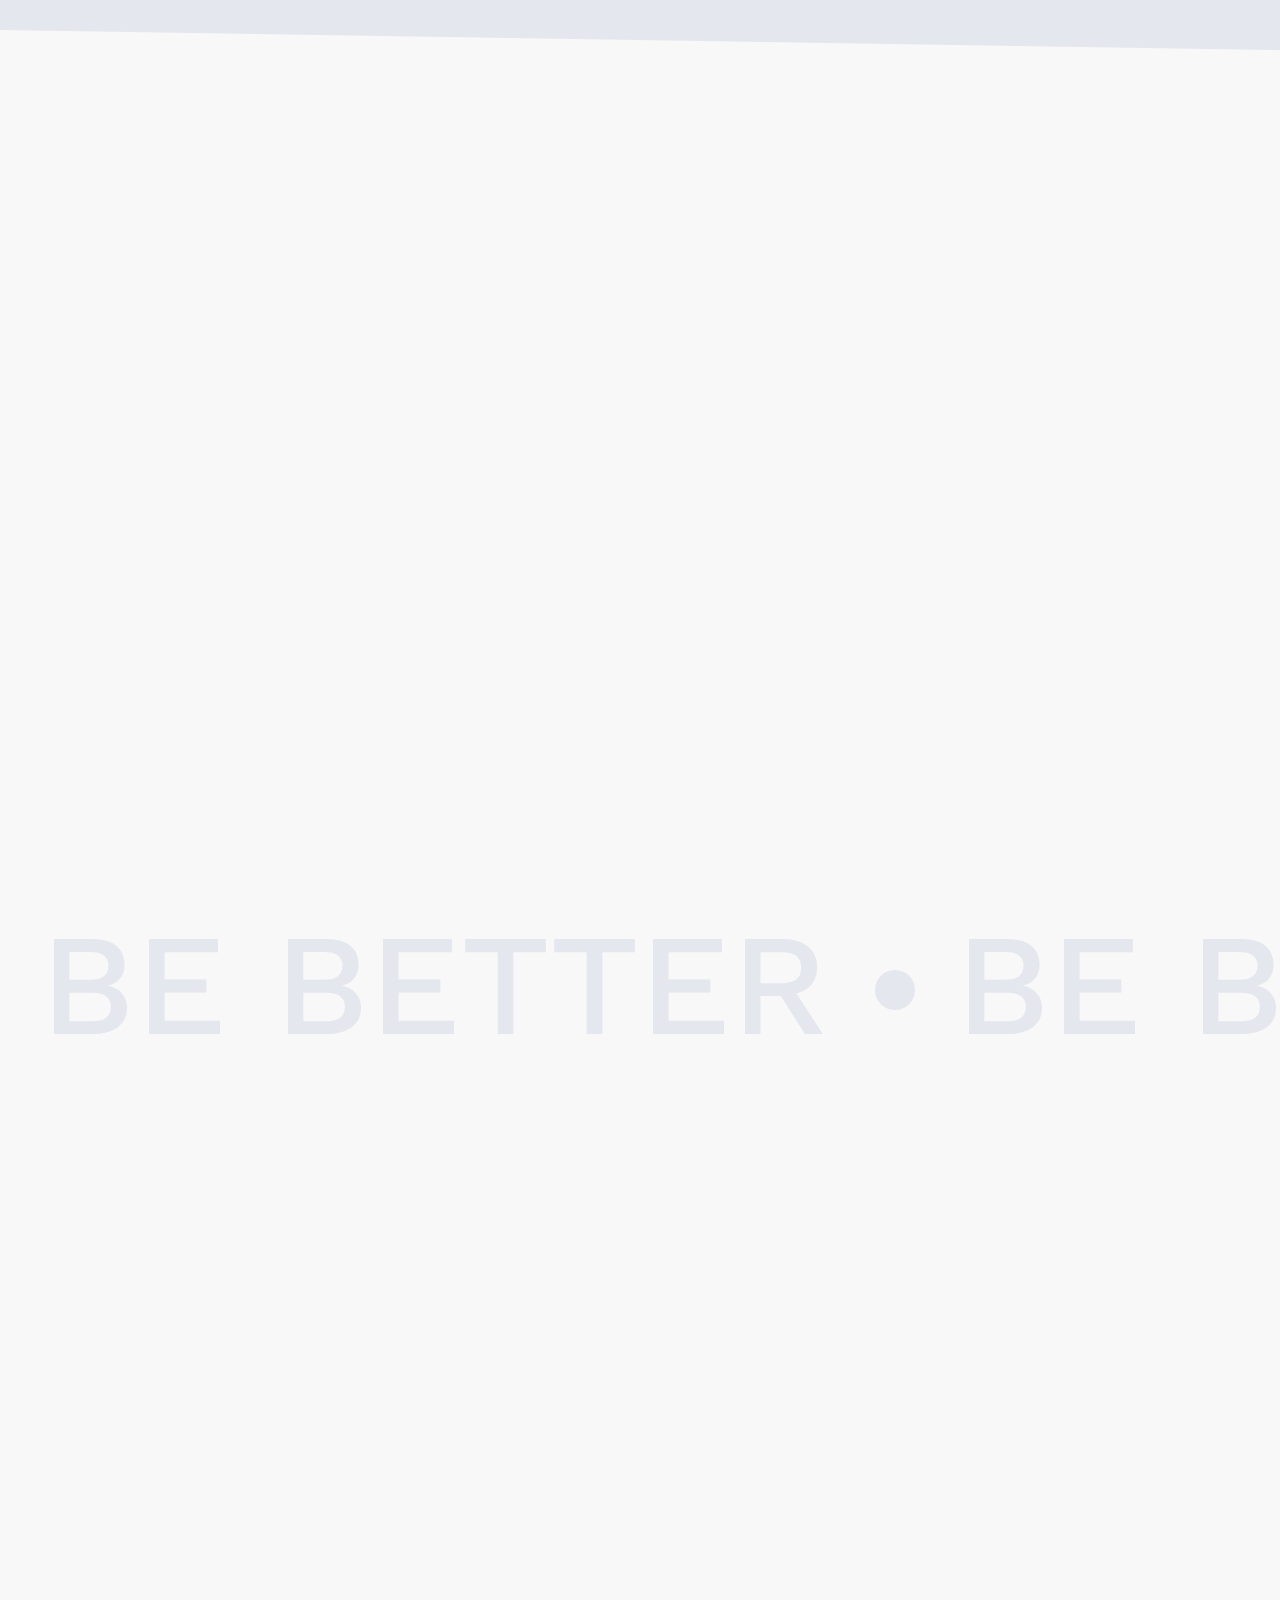
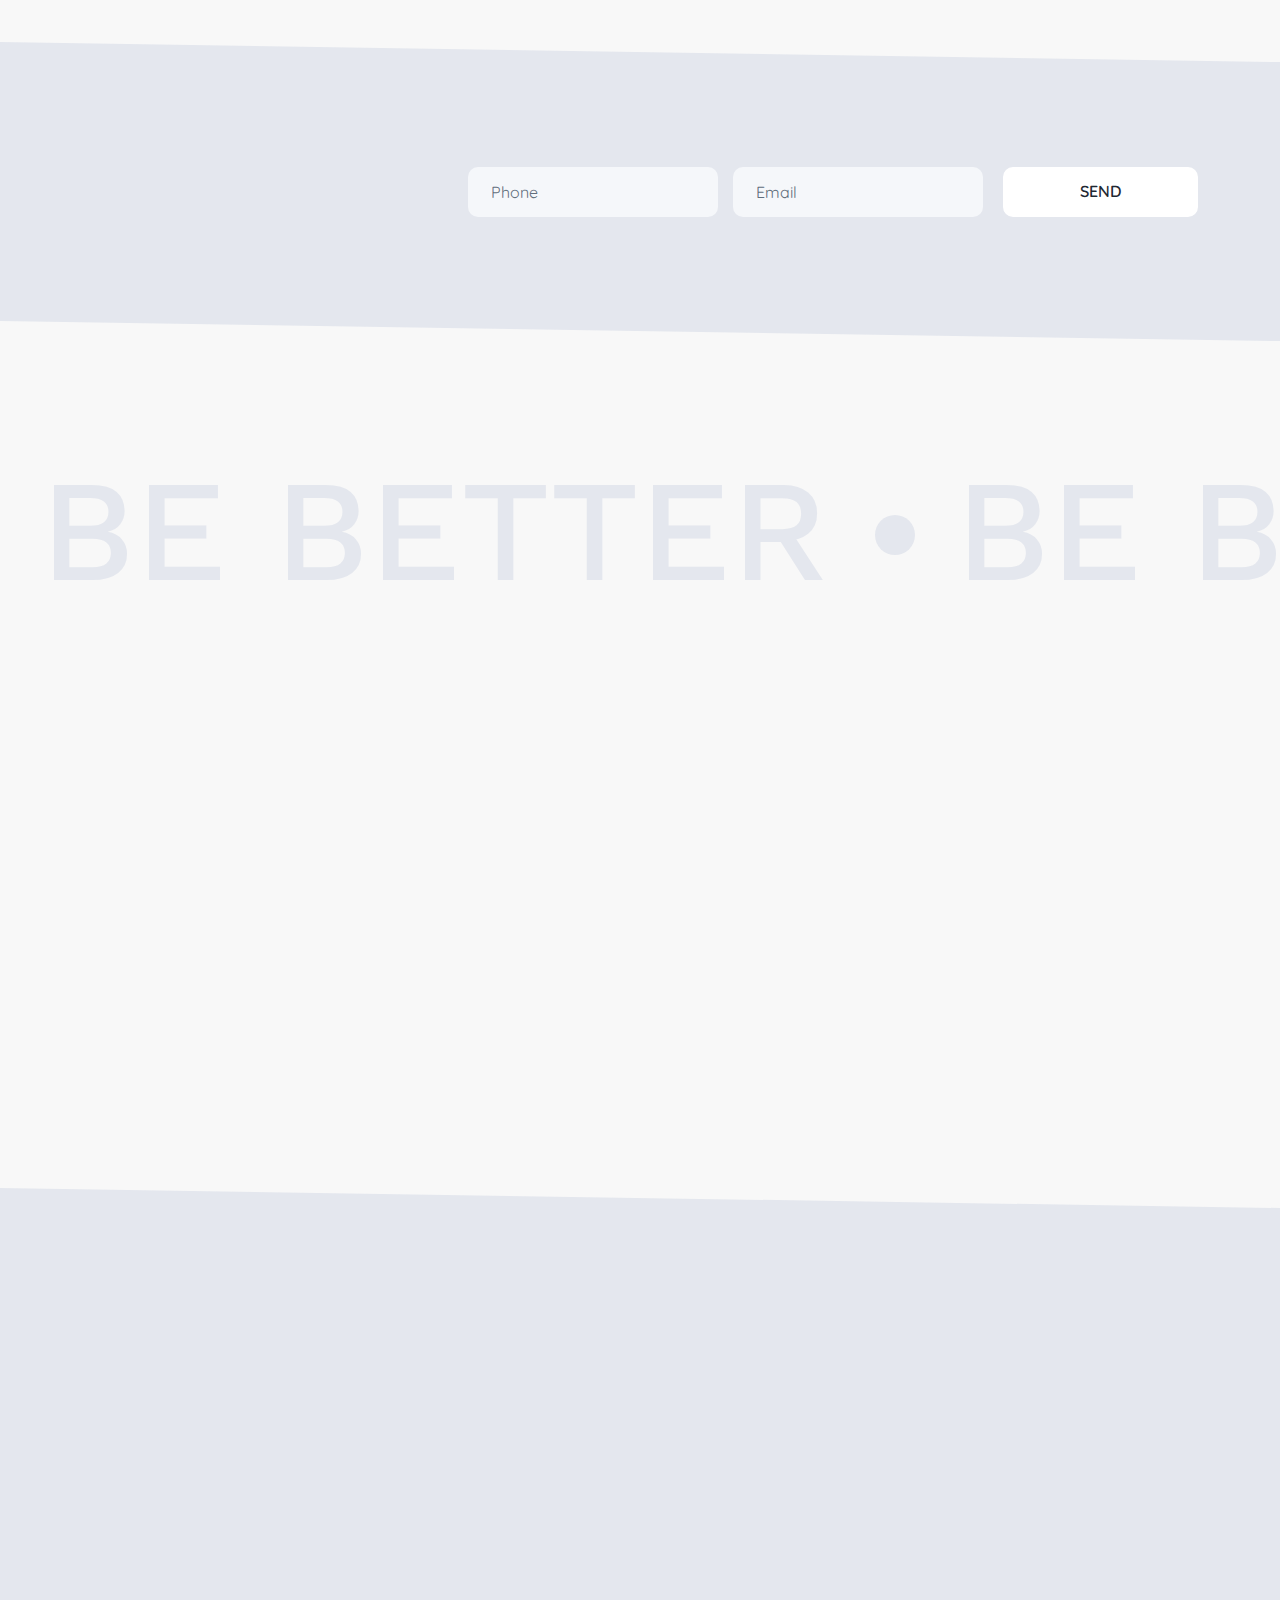
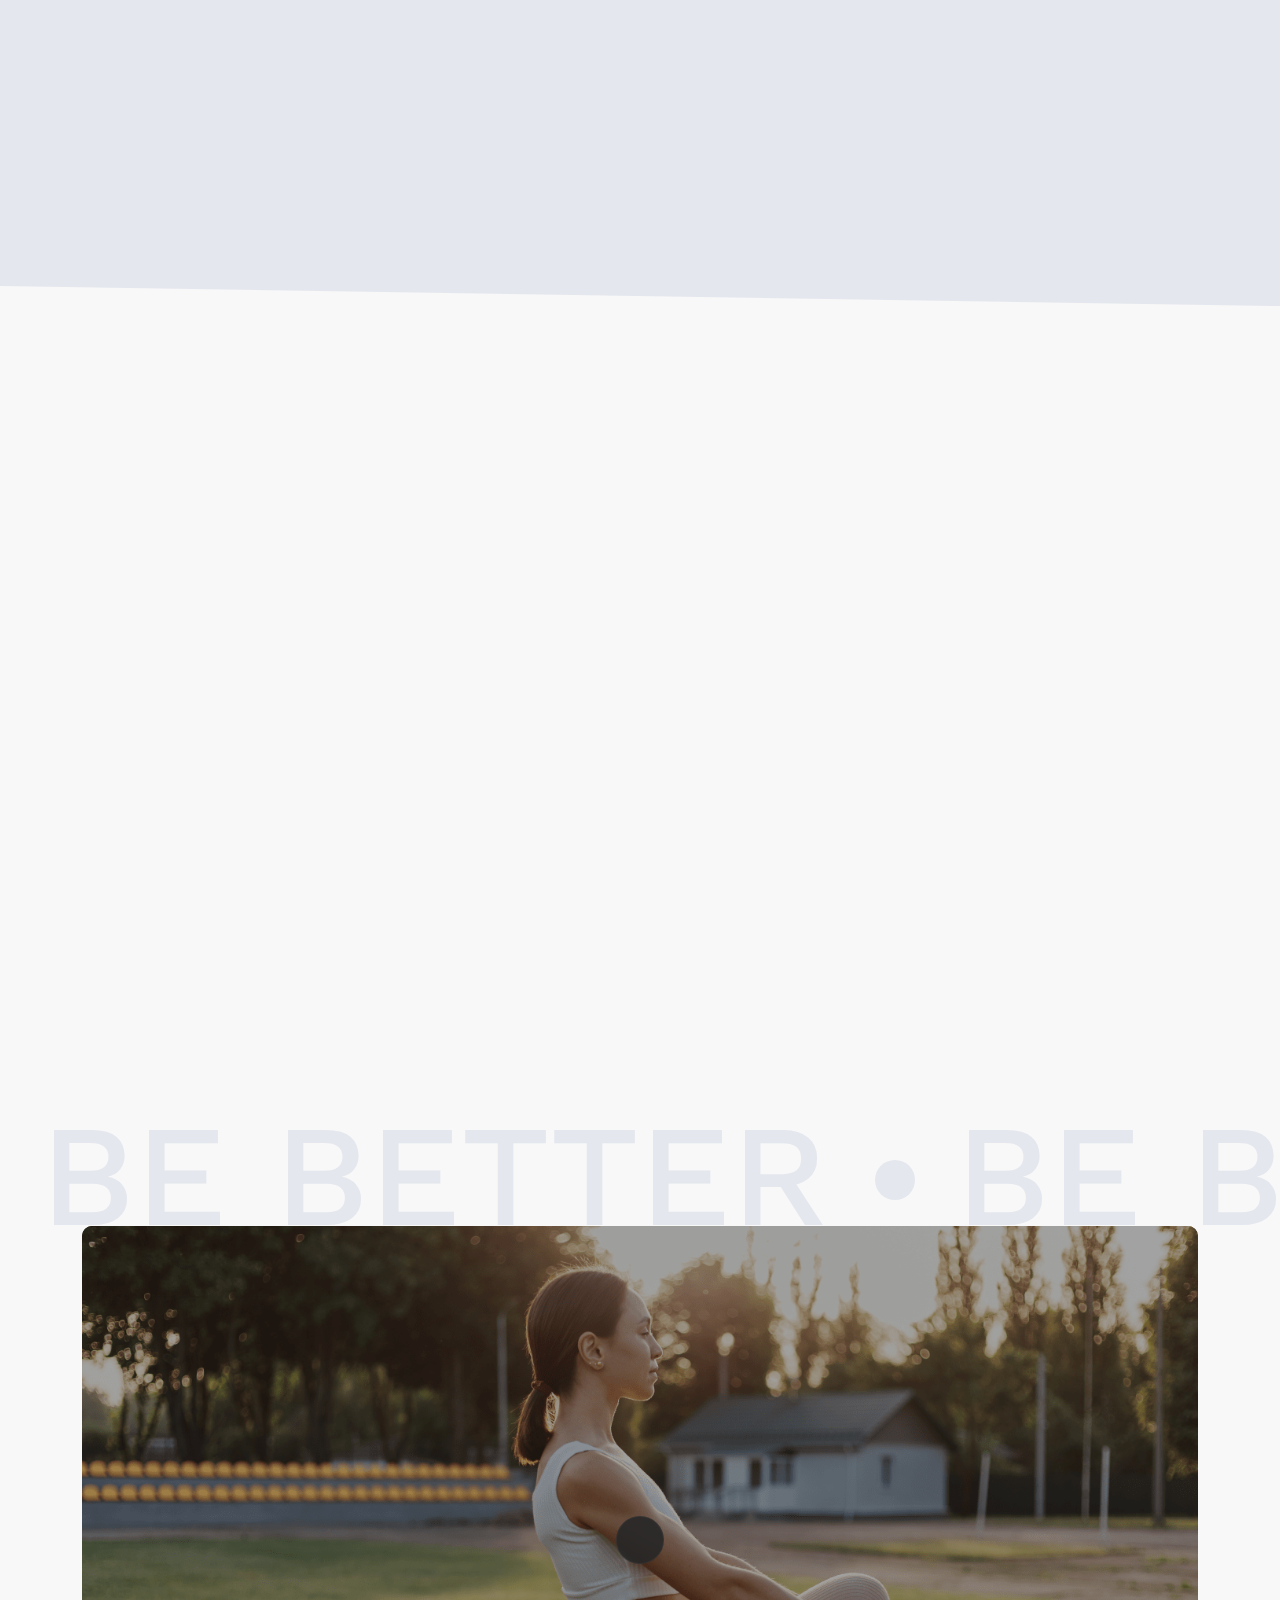
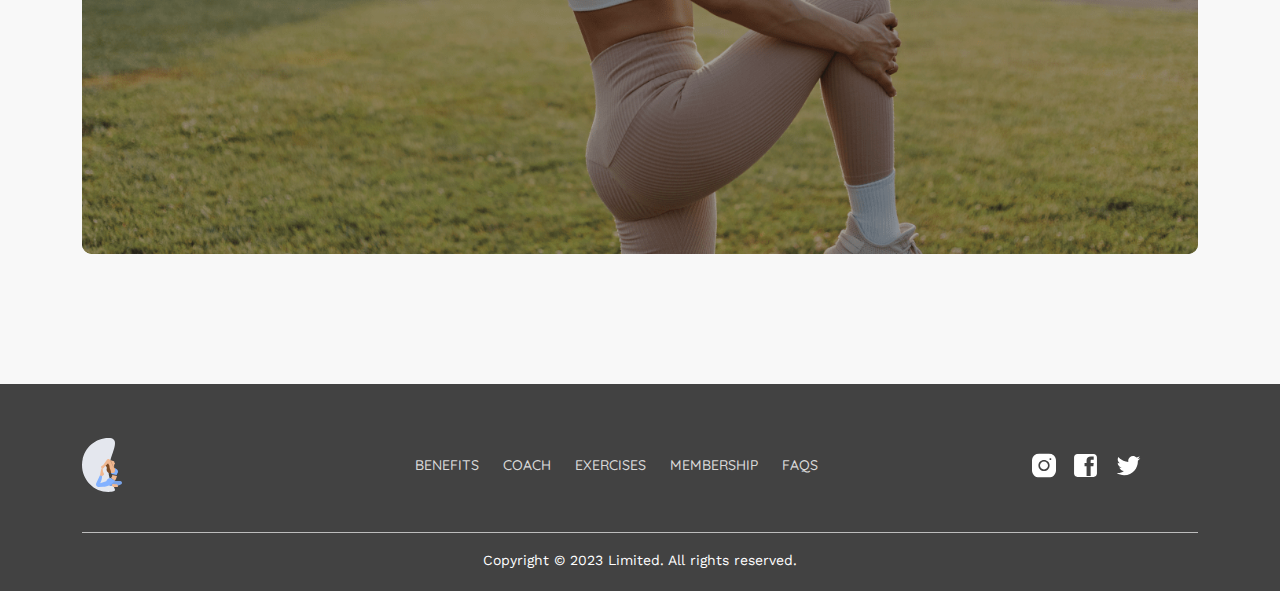
==== commit 5aa5eb13: "fix" ====
--- a/index.html
+++ b/index.html
@@ -75,9 +75,11 @@
                 <img src="img/heroscreen_bg.jpg" alt="bg" class="heroscreen__bg">
                 <div class="container">
                     <div class="heroscreen__inner">
-                        <h1 data-aos="fade-up" data-aos-delay="100">
-                            Getting in Shape: <br>Enjoying the Journe
-                        </h1>
+                        <div class="textanim">
+                            <h1>
+                                Getting in Shape: <br>Enjoying the Journe
+                            </h1>
+                        </div>
                         <p data-aos="fade-up" data-aos-delay="300">
                             Getting in shape is not meant to be a torturous endeavor. There may be a sore muscle or two
                             along the way, but I believe getting fit should be enjoyed, not dreaded.
@@ -137,13 +139,13 @@
 
             <section class="about">
                 <div class="container">
-                    <div class="about__inner" >
-                        <div class="row" data-aos="slide-up">
+                    <div class="about__inner" data-aos="fade-left" data-aos-delay="200">
+                        <div class="row" data-aos="fade-right"  data-aos-delay="400">
                             <div class="col-lg-8">
                                 <img src="img/img_fit.jpg" alt="img" class="about__img">
                             </div>
                         </div>
-                        <div class="about__content" data-aos="fade-left" data-aos-delay="200">
+                        <div class="about__content">
                             <h3>
                                 Let's get fit together.
                             </h3>
--- a/css/style.css
+++ b/css/style.css
@@ -1 +1 @@
-@import url("https://fonts.googleapis.com/css2?family=Quicksand:wght@300;400;500;600;700&family=Work+Sans:wght@300;400;500&display=swap");html{-webkit-box-sizing:border-box;box-sizing:border-box}*,:after,:before{-webkit-box-sizing:inherit;box-sizing:inherit}body,html{height:100%}a{text-decoration:none;color:inherit}a:hover{color:inherit}button:focus,input:focus{outline:transparent}li{margin:0;padding:0;list-style:none}h1,h2,h3,h4,h5,h6,li,ol,p,ul{margin:0;padding:0}body{position:relative;overflow-x:hidden;min-width:320px;max-width:100vw;cursor:default;font-family:"Quicksand",sans-serif;background:var(--bg,#F8F8F8)}.main{-webkit-box-flex:1;-ms-flex:1 1 auto;flex:1 1 auto}.pagewrapper{min-height:100%;display:-webkit-box;display:-ms-flexbox;display:flex;-webkit-box-orient:vertical;-webkit-box-direction:normal;-ms-flex-direction:column;flex-direction:column;position:relative;overflow:hidden}.white-btn{border-radius:10px;background:#FFF;display:-webkit-inline-box;display:-ms-inline-flexbox;display:inline-flex;height:50px;padding:10px 107px;-webkit-box-pack:center;-ms-flex-pack:center;justify-content:center;-webkit-box-align:center;-ms-flex-align:center;align-items:center;-webkit-transition:0.3s ease-in-out;transition:0.3s ease-in-out;color:var(--black,#1F2933);text-align:center;font-size:16px;font-style:normal;font-weight:600;line-height:110%;text-transform:uppercase;border:2px solid #fff}.white-btn:hover{background-color:#3e4c59;color:#fff}@media (min-width:1600px){.container,.container-lg,.container-md,.container-sm,.container-xl,.container-xxl{max-width:1440px}}@media (max-width:767.8px){.white-btn{width:100%;padding:10px 20px}}.heroscreen{position:relative;height:calc(100vh - 120px);min-height:800px;display:-webkit-box;display:-ms-flexbox;display:flex;-webkit-box-align:center;-ms-flex-align:center;align-items:center}.heroscreen__bg{position:absolute;width:100%;height:100%;-o-object-fit:cover;object-fit:cover}.heroscreen__inner{position:relative;z-index:2;max-width:608px}.heroscreen__inner h1{color:#FFF;font-size:50px;font-style:normal;font-weight:700;line-height:110%;text-transform:uppercase;margin-bottom:39px}.heroscreen__inner p{color:#E4E7EE;font-size:20px;font-style:normal;font-weight:400;line-height:160%;margin-bottom:60px}.advantages{padding:100px 0;margin-top:200px;position:relative}.background{position:absolute;top:0;left:-10%;height:100%;width:120%;-webkit-transform:rotate(0.9deg);transform:rotate(0.9deg);background-color:#E4E7EE}.advantages__item{position:relative;z-index:1;border-radius:10px;background:#FFF;width:100%;padding:40px;min-height:295px;text-align:center}.advantages__item img{margin:0 auto 32px;width:50px;height:50px;border-radius:50%}.advantages__item h3{color:var(--black,#1F2933);text-align:center;margin-bottom:24px;font-size:24px;font-style:normal;font-weight:600;line-height:160%}.advantages__item p{color:var(--gray-60,#616E7C);text-align:center;font-size:16px;font-style:normal;font-weight:400;line-height:160%}.about{padding-top:200px}.about__inner{position:relative}.about__img{width:100%;background-size:cover;border-radius:10px;overflow:hidden}.about__content{position:absolute;width:630px;text-align:center;z-index:2;top:50%;right:0;translate:0 -50%;border-radius:10px;background:var(--gray-20,#E4E7EE);-webkit-box-shadow:0px 2px 4px 0px rgba(0,0,0,0.08),0px 0px 6px 0px rgba(0,0,0,0.02);box-shadow:0px 2px 4px 0px rgba(0,0,0,0.08),0px 0px 6px 0px rgba(0,0,0,0.02);padding:78px 60px}.about__content h3{color:var(--black,#1F2933);text-align:center;font-size:39px;font-style:normal;font-weight:600;line-height:110%;margin-bottom:25px}.about__content p{color:var(--gray-60,#616E7C);text-align:center;font-size:16px;font-style:normal;font-weight:400;line-height:160%;margin-bottom:35px}.imgsect{margin-top:200px}.marquee{width:100%;margin:0 auto;white-space:nowrap;overflow:hidden;height:100px;display:-webkit-box;display:-ms-flexbox;display:flex;-webkit-box-align:center;-ms-flex-align:center;align-items:center}.marquee .text{padding-left:40px;text-indent:0;-webkit-animation:marquee 7s linear infinite;animation:marquee 7s linear infinite;display:inline-block;color:var(--gray-20,#E4E7EE);text-align:center;font-family:"Work Sans",sans-serif;font-size:144px;font-style:normal;font-weight:500;line-height:110%;text-transform:uppercase;position:relative}.marquee .text:after{content:"";width:40px;height:40px;background:#E4E7EE;border-radius:50%;display:inline-block;vertical-align:middle;margin-left:0px;margin-bottom:2%}.reverse .marquee .text{animation:marquee 7s linear infinite reverse}@-webkit-keyframes marquee{0%{-webkit-transform:translate(0,0);transform:translate(0,0)}to{-webkit-transform:translate(-100%,0);transform:translate(-100%,0)}}@keyframes marquee{0%{-webkit-transform:translate(0,0);transform:translate(0,0)}to{-webkit-transform:translate(-100%,0);transform:translate(-100%,0)}}.imgsect__img{width:100%;margin-top:-5px;position:relative}.imgsect__img img{width:100%;background-size:cover;border-radius:10px}.formsect{margin-top:200px;padding:69px 0;position:relative}.formsect__inner{display:-webkit-box;display:-ms-flexbox;display:flex;-webkit-box-align:center;-ms-flex-align:center;align-items:center;-webkit-box-pack:justify;-ms-flex-pack:justify;justify-content:space-between}.formsect__title{max-width:480px;position:relative;z-index:1}.formsect__title h2{color:var(--black,#1F2933);font-size:39px;font-style:normal;font-weight:600;line-height:110%}.formsect__form{position:relative;z-index:1;width:100%;padding-left:30px}.formwrap{width:100%;display:-webkit-box;display:-ms-flexbox;display:flex;-webkit-box-align:center;-ms-flex-align:center;align-items:center;-webkit-box-pack:end;-ms-flex-pack:end;justify-content:flex-end}.formwrap button{margin-left:10px;width:240px;padding:15px 90px}.inputfield{margin-right:15px;width:265px}.inputfield input{height:50px;width:100%;border-radius:10px;background:var(--gray-10,#F5F7FA);padding:18px 23px;color:#616E7C;font-size:16px;font-style:normal;font-weight:400;line-height:160%;border:none}.inputfield input::-webkit-input-placeholder{color:#616E7C;font-size:16px;font-style:normal;font-weight:400;line-height:160%;-webkit-transition:0.3s ease-in-out;transition:0.3s ease-in-out}.inputfield input::-moz-placeholder{color:#616E7C;font-size:16px;font-style:normal;font-weight:400;line-height:160%;-moz-transition:0.3s ease-in-out;transition:0.3s ease-in-out}.inputfield input:-ms-input-placeholder{color:#616E7C;font-size:16px;font-style:normal;font-weight:400;line-height:160%;-ms-transition:0.3s ease-in-out;transition:0.3s ease-in-out}.inputfield input::-ms-input-placeholder{color:#616E7C;font-size:16px;font-style:normal;font-weight:400;line-height:160%;-ms-transition:0.3s ease-in-out;transition:0.3s ease-in-out}.inputfield input::placeholder{color:#616E7C;font-size:16px;font-style:normal;font-weight:400;line-height:160%;-webkit-transition:0.3s ease-in-out;transition:0.3s ease-in-out}.inputfield input:focus::-webkit-input-placeholder{opacity:0}.inputfield input:focus::-moz-placeholder{opacity:0}.inputfield input:focus:-ms-input-placeholder{opacity:0}.inputfield input:focus::-ms-input-placeholder{opacity:0}.inputfield input:focus::placeholder{opacity:0}.info{margin-top:200px;padding:100px 0;position:relative}.info__item{width:100%;border-radius:10px;background:#FFF;padding:40px;position:relative;z-index:1}.info__item-img{margin-bottom:30px}.info__item-img img{width:100%;background-size:cover;border-radius:5px}.info__item-top{margin-bottom:25px;border-bottom:1px solid #E4E7EE}.info__item-top h4{color:var(--black,#1F2933);font-size:39px;font-style:normal;font-weight:600;line-height:110%;margin-bottom:20px}.info__item-top p{color:var(--gray-60,#616E7C);font-size:16px;font-style:normal;font-weight:400;line-height:160%}.info__item-content{display:-webkit-box;display:-ms-flexbox;display:flex;-webkit-box-align:center;-ms-flex-align:center;align-items:center;-webkit-box-pack:justify;-ms-flex-pack:justify;justify-content:space-between;margin-bottom:30px}.info__item-content p{color:var(--black,#1F2933);text-align:center;font-size:24px;font-style:normal;font-weight:600;line-height:160%}.info__item-btn{text-align:center}.info__item-btn a{padding:10px 120px;width:316px;border:2px solid var(--gray-80,#3E4C59)}.schedule{padding:160px 0}.schedule .marquee{margin-top:170px}.schedule__title{max-width:550px;text-align:center;margin:0 auto 30px}.schedule__title h3{color:var(--black,#1F2933);font-size:39px;font-style:normal;font-weight:600;line-height:110%}.schedule__subtitle{max-width:550px;text-align:center;margin:0 auto 35px}.schedule__inner{margin:0 auto;max-width:960px;width:100%}.schedule__row{display:-webkit-box;display:-ms-flexbox;display:flex;-webkit-box-align:center;-ms-flex-align:center;align-items:center;padding:40px 0;border-bottom:1px solid rgba(62,76,89,0.2)}.schedule__row-time{margin-right:40px}.schedule__row-time p{position:relative;color:var(--black,#1F2933);font-size:30px;font-style:normal;font-weight:600;line-height:160%;opacity:0.6}.schedule__row-time span{display:inline-block;vertical-align:top;color:var(--black,#1F2933);font-size:15px;font-style:normal;font-weight:600;line-height:160%}.schedule__row-name p{color:var(--black,#1F2933);font-size:28px;font-style:normal;font-weight:600;line-height:160%}.schedule__row-btn{margin:0 0 0 auto}.schedule__row-btn a{border:2px solid var(--gray-80,#3E4C59);padding:19px 42px}.faq{padding:100px 0 50px;background:#424242;font-family:"Work Sans",sans-serif}.faq__title{margin-bottom:50px}.faq__title h2{color:#FFF;text-align:center;font-size:38px;font-style:normal;font-weight:500;line-height:110%;text-transform:uppercase}.faq__inner{max-width:670px;width:100%;margin:0 auto}.faq__row{padding:10px 0;border-bottom:1px solid var(--white,#FFF);margin-bottom:24px}.faq__header{display:-webkit-box;display:-ms-flexbox;display:flex;-webkit-box-pack:justify;-ms-flex-pack:justify;justify-content:space-between;cursor:pointer;-webkit-transition:0.3s;transition:0.3s;position:relative;padding-right:35px}.faq__header h3{color:#FFF;font-family:"Work Sans",sans-serif;font-size:16px;font-style:normal;font-weight:400;line-height:150%;text-transform:uppercase}.faq__header:hover{opacity:0.6}.faq__header .arrow{-webkit-transition:0.3s ease-in-out;transition:0.3s ease-in-out;position:absolute;right:0;top:0}.faq__header.active .arrow{-webkit-transform:rotate(180deg);transform:rotate(180deg)}.faq__body{padding:30px 0px;display:none}.faq__body li,.faq__body p{color:#FFF;font-size:16px;font-style:normal;font-weight:400;line-height:160%}.faq__body ol,.faq__body ul{padding:10px 20px}.faq__body ul li{list-style:disc}.faq__body ol li{list-style:decimal}.testimonials{position:relative;padding:180px 0 200px}.testimonials__slider{position:relative;z-index:2;margin:0 -10px}.testimonials__slide{padding:0 10px}.testimonials__item{text-align:center;border-radius:10px;background:#E4E7EE;padding:40px;height:400px;overflow:hidden}.testimonials__item-img{text-align:center;margin-bottom:32px}.testimonials__item-img img{width:80px;height:80px;border-radius:50%;overflow:hidden;margin:0 auto}.testimonials__item-title h3{color:var(--black,#1F2933);text-align:center;font-size:24px;font-style:normal;font-weight:600;line-height:160%;margin-bottom:20px}.testimonials__item-content p{color:var(--gray-60,#616E7C);text-align:center;font-size:16px;font-style:normal;font-weight:400;line-height:160%}.videowrap{margin-bottom:130px;border-radius:10px;overflow:hidden}.videowrap .plyr--video,.videowrap .plyr__video-wrapper{background:transparent}.videowrap .plyr__poster{background-color:transparent}.videowrap .plyr.plyr--stopped .plyr__controls{display:none}.videowrap .plyr--full-ui.plyr--video .plyr__control--overlaid{background:#272727;border:1.5px solid rgba(245,245,247,0.05);width:100%!important;max-width:48px;-webkit-box-flex:0;-ms-flex:0 0 48px;flex:0 0 48px;height:48px;display:-webkit-inline-box!important;display:-ms-inline-flexbox!important;display:inline-flex!important;-webkit-box-align:center;-ms-flex-align:center;align-items:center;-webkit-box-pack:center;-ms-flex-pack:center;justify-content:center}.videowrap .plyr--full-ui.plyr--video .plyr__control--overlaid:hover{opacity:0.8}.videowrap .plyr--full-ui input[type=range]{color:#E4E7EE}.videowrap .plyr--video .plyr__control.plyr__tab-focus,.videowrap .plyr--video .plyr__control:hover,.videowrap .plyr--video .plyr__control[aria-expanded=true]{background:#272727}@media (max-width:1600px){.testimonials__item{padding:30px 30px;height:420px}.info{margin-top:150px}.formsect{margin-top:150px}.imgsect{margin-top:150px}.advantages__item{padding:25px}.advantages{margin-top:150px}}@media (max-width:1399.8px){.testimonials__item-img{margin-bottom:25px}.testimonials{padding:140px 0;margin-bottom:130px}.schedule{padding:120px 0}.info__item-top h4{font-size:32px}.inputfield{margin-right:15px;width:250px}.formwrap button{margin-left:5px;width:195px;padding:15px 30px}.formsect__title h2{font-size:32px}.about{padding-top:160px}.advantages__item{min-height:370px}.heroscreen__inner h1{font-size:36px}.heroscreen__inner p{font-size:18px}.heroscreen__inner{max-width:520px}}@media (max-width:1199.8px){.info{margin-top:120px}.info__item-content p{font-size:22px}.info__item-top h4{font-size:26px}.info__item{padding:35px 25px}.formsect{margin-top:120px}.formsect__inner{-ms-flex-wrap:wrap;flex-wrap:wrap}.formsect__title{margin-bottom:30px}.formwrap{-webkit-box-pack:start;-ms-flex-pack:start;justify-content:flex-start}.formsect__form{padding-left:0}.marquee{height:80px}.marquee .text{font-size:110px}.about{padding-top:120px}.advantages{margin-top:100px}}@media (max-width:991.8px){.testimonials{padding:120px 0;margin-bottom:110px}.testimonials__item{height:450px}.schedule{padding:100px 0}.info__item{margin-bottom:30px;padding:40px 35px}.marquee .text:after{width:35px;height:35px}.imgsect{margin-top:100px}.about{padding:120px 0 0}.about__content{width:90%;padding:70px 40px;right:initial;top:initial;-webkit-transform:translateX(5%);transform:translateX(5%);position:relative;margin-top:-200px}.advantages{padding:100px 0 70px}.advantages__item{margin-bottom:35px}.heroscreen__bg{-o-object-position:65% 0%;object-position:65% 0%}.heroscreen{min-height:700px}}@media (max-width:767.8px){.testimonials{padding:100px 0;margin-bottom:100px}.videowrap{margin-bottom:100px}.testimonials__item{min-height:380px;height:auto}.schedule .marquee{margin-top:140px}.schedule__title h3{font-size:32px}.schedule__row-time{margin-right:25px}.schedule__row{padding:30px 0}.schedule__row-btn a{padding:15px 35px}.schedule__row-name p{font-size:22px}.formsect{margin-top:90px}.info{margin-top:90px}.imgsect{margin-top:80px}.about{padding:80px 0 0}.about__content{padding:50px 35px}.about__content h3{font-size:32px}}@media (max-width:575.8px){.faq{padding:90px 0 30px}.schedule{padding:80px 0}.schedule__row{-ms-flex-wrap:wrap;flex-wrap:wrap;-webkit-box-pack:justify;-ms-flex-pack:justify;justify-content:space-between}.schedule__row-btn{margin:20px 0 0;width:100%}.info{padding:80px 0}.info__item{margin-bottom:25px;padding:35px 25px}.info__item-content p{font-size:18px}.info__item-btn a{padding:10px 20px;width:100%}.formwrap{-ms-flex-wrap:wrap;flex-wrap:wrap}.inputfield{margin-right:0;margin-bottom:20px;width:100%}.formwrap button{margin-left:0px;width:100%}.marquee .text:after{width:30px;height:30px}.marquee{height:60px}.marquee .text{font-size:90px;padding-left:25px}.about__content{width:94%;-webkit-transform:translateX(3%);transform:translateX(3%);margin-top:-150px;padding:30px 15px}.advantages{margin-top:80px;padding:80px 0 50px}.heroscreen__inner h1{font-size:32px}.heroscreen__inner p{font-size:16px}.heroscreen__inner{margin-bottom:80px}}@media (max-width:400px){.videowrap{margin-bottom:70px}.testimonials{padding:80px 0;margin-bottom:75px}.faq{padding:80px 0 25px}.schedule__title h3{font-size:22px}.info__item-img img{height:45vw;-o-object-fit:cover;object-fit:cover}.info__item{margin-bottom:20px;padding:25px 15px}.imgsect{margin-top:60px}.imgsect__img img{height:50vw;-o-object-fit:cover;object-fit:cover}.formsect{margin-top:70px}.marquee .text:after{width:25px;height:25px}.marquee .text{font-size:75px;padding-left:20px}.about__content h3{font-size:28px;margin-bottom:20px}.about__content p{font-size:15px;margin-bottom:30px}.about__content{margin-top:-100px}}.infopage{background:var(--bg,#F8F8F8);padding-top:90px}.infopage__article{max-width:940px;margin:0 auto 70px}.infopage__article h1{color:var(--black,#1F2933);font-size:39px;font-style:normal;font-weight:600;line-height:110%;text-align:center;margin-bottom:50px}.infopage__article li,.infopage__article p{color:var(--gray-60,#616E7C);font-size:16px;font-style:normal;font-weight:400;line-height:160%;margin-bottom:20px}.infopage__article li{margin-bottom:10px}.infopage__article ol,.infopage__article ul{padding-left:20px}.infopage__article ul li{list-style:disc}.infopage__article ol li{list-style:decimal}.infopage__formsect{position:relative;margin-bottom:118px}.infopage__formsect img{width:100%;background-size:cover}.infopage__formbox{padding:85px 147px;position:absolute;top:50%;right:0;-webkit-transform:translateY(-50%);transform:translateY(-50%);width:53%;border-radius:10px;background:var(--gray-20,#E4E7EE);-webkit-box-shadow:0px 2px 4px 0px rgba(0,0,0,0.08),0px 0px 6px 0px rgba(0,0,0,0.02);box-shadow:0px 2px 4px 0px rgba(0,0,0,0.08),0px 0px 6px 0px rgba(0,0,0,0.02)}.infopage__formbox h3{color:var(--black,#1F2933);font-size:39px;font-style:normal;font-weight:600;line-height:110%;margin-bottom:40px;text-align:center}.infopage__formbox p{color:var(--gray-60,#616E7C);text-align:center;font-size:16px;font-style:normal;font-weight:400;line-height:160%;max-width:415px;width:100%;margin:0 auto 35px}.infopage__formbox .formwrap{width:100%;display:block}.infopage__formbox .inputfield{width:100%;margin-bottom:20px}.infopage__formbox input{width:100%}.infopage__formbox .white-btn{margin:15px 0 0;width:100%;text-transform:uppercase}@media (max-width:1600px){.infopage__formbox{padding:65px 120px;width:750px}}@media (max-width:1399.8px){.infopage__formbox{padding:37px 100px;width:650px}}@media (max-width:1199.8px){.infopage__formbox h3{font-size:37px;margin-bottom:30px}.infopage__formbox{padding:35px 55px;width:550px}.infopage__formbox .white-btn{margin:5px 0 0}.infopage__formbox .inputfield{margin-bottom:12px}.infopage__formsect img{height:560px;-o-object-fit:cover;object-fit:cover}}@media (max-width:991.8px){.infopage__formsect{margin-bottom:95px}.infopage__formsect img{height:auto}.infopage__formbox{width:90%;padding:70px 40px;right:initial;top:initial;-webkit-transform:translateX(5%);transform:translateX(5%);position:relative;margin-top:-200px}.infopage{padding-top:60px}}@media (max-width:767.8px){.infopage__formbox{width:90%;padding:30px 30px}.infopage__formbox h3{font-size:36px;margin-bottom:20px}}@media (max-width:575.8px){.infopage__formbox h3{font-size:32px}.infopage__formbox{width:94%;-webkit-transform:translateX(3%);transform:translateX(3%);margin-top:-150px;padding:30px 15px}.infopage__article h1{font-size:36px;margin-bottom:40px}.infopage__formsect{margin-bottom:80px}}@media (max-width:400px){.infopage__formbox{margin-top:-100px}.infopage__formbox h3{font-size:28px}.infopage__article h1{font-size:28px}}.sales-widget{display:-webkit-box;display:-ms-flexbox;display:flex;-webkit-box-align:center;-ms-flex-align:center;align-items:center;-webkit-box-pack:center;-ms-flex-pack:center;justify-content:center;background:#3E4C59;height:40px;width:100%}.sales-widget span{position:relative;color:#FFF;text-align:center;font-size:16px;font-style:normal;font-weight:400;line-height:160%;text-transform:uppercase}.sales-widget span:after,.sales-widget span:before{content:"";display:inline-block;vertical-align:middle;border-radius:50%;background-color:#fff;width:5px;height:5px;margin-bottom:3px}.sales-widget span:before{margin-right:8px}.sales-widget span:after{margin-left:8px}.header__inner{padding:13px 0;background:#F8F8F8;position:relative}.header.custom .header__inner{-webkit-box-shadow:0px 4px 14px 0px rgba(0,0,0,0.05);box-shadow:0px 4px 14px 0px rgba(0,0,0,0.05)}.header__logo a{display:block}.header__logo img{height:54px;background-size:cover}.header__nav{margin-left:76px}.header__nav ul{display:-webkit-box;display:-ms-flexbox;display:flex;-webkit-box-align:center;-ms-flex-align:center;align-items:center}.header__nav ul li+li{margin-left:32px}.header__nav ul a{color:var(--black,#1F2933);text-align:center;font-size:16px;font-style:normal;font-weight:400;line-height:160%;-webkit-transition:0.3s;transition:0.3s;position:relative;padding-bottom:3px}.header__nav ul a:after{content:"";width:0%;-webkit-transition:0.4s;transition:0.4s;height:1px;position:absolute;bottom:0;left:50%;background-color:#3E4C59}.header__nav ul a:hover:after{left:0;width:100%}.header__info{width:100%;display:-webkit-box;display:-ms-flexbox;display:flex;-webkit-box-align:center;-ms-flex-align:center;align-items:center;-webkit-box-pack:end;-ms-flex-pack:end;justify-content:flex-end}.header__phone a{color:#4D4D4D;text-align:center;margin-right:24px;font-size:16px;font-style:normal;font-weight:400;line-height:160%;-webkit-transition:0.3s;transition:0.3s}.header__phone a:hover{-webkit-filter:brightness(150%);filter:brightness(150%)}.header__btn a{color:#3E4C59;text-align:center;font-size:16px;font-style:normal;font-weight:600;line-height:110%;text-transform:uppercase;height:40px;display:-webkit-box;display:-ms-flexbox;display:flex;-webkit-box-align:center;-ms-flex-align:center;align-items:center;-webkit-box-pack:center;-ms-flex-pack:center;justify-content:center;padding:9px 45px;border-radius:10px;border:2px solid var(--gray-80,#3E4C59);-webkit-transition:0.3s ease-in-out;transition:0.3s ease-in-out}.header__btn a:hover{background-color:rgba(62,76,89,0.2)}button.burger{display:none}.header__mobile{display:none}@media (max-width:991.8px){.header__mobile{display:block;margin-top:50px}.header__mobile .header__phone a{margin:0}.header__mobile .header__btn{margin-top:50px}.header__nav{position:fixed;z-index:9;padding:35px;margin:0;top:120px;right:0;width:40%;-webkit-transform:translateX(100%);transform:translateX(100%);-webkit-transition:opacity 0.3s 0.3s,-webkit-transform 0.5s;transition:opacity 0.3s 0.3s,-webkit-transform 0.5s;transition:transform 0.5s,opacity 0.3s 0.3s;transition:transform 0.5s,opacity 0.3s 0.3s,-webkit-transform 0.5s;opacity:0;height:100vh;background-color:#f2f2f2}.header__nav ul{display:block}.header__nav ul li+li{margin:30px 0 0}.header__nav.active{-webkit-transform:translateX(0%);transform:translateX(0%);opacity:1;-webkit-transition:0.5s;transition:0.5s}.header__info{display:none}button.burger{display:inline-block;width:35px;height:23px;border:none;background:transparent;position:relative;cursor:pointer;padding:0;margin:0 0 0 auto}button.burger:focus{outline:none}button.burger.burger2 span,button.burger.burger2:after,button.burger.burger2:before{width:100%;height:3px;border-radius:100px;position:absolute;display:block;background:#3E4C59;right:0}button.burger.burger2:after,button.burger.burger2:before{content:"";-webkit-transition:0.3s width 0.4s;transition:0.3s width 0.4s}button.burger.burger2:after{top:0px;left:0px;margin-top:0px}button.burger.burger2:before{bottom:0px;right:0px;margin-bottom:0px}button.burger.burger2 span{top:50%;margin-top:-2px;-webkit-transition:-webkit-transform 0.3s;transition:-webkit-transform 0.3s;transition:transform 0.3s;transition:transform 0.3s,-webkit-transform 0.3s}button.burger.burger2 span:before{content:"";background:#3E4C59;width:100%;height:3px;border-radius:100px;position:absolute;left:0px;-webkit-transition:-webkit-transform 0.3s;transition:-webkit-transform 0.3s;transition:transform 0.3s;transition:transform 0.3s,-webkit-transform 0.3s}button.burger.burger2.on:after{-webkit-transition:all 0.2s;transition:all 0.2s;width:0%;left:0px}button.burger.burger2.on:before{-webkit-transition:all 0.2s;transition:all 0.2s;width:0%;right:0px}button.burger.burger2.on span{-webkit-transform:rotate(45deg);transform:rotate(45deg);-webkit-transition:0.3s -webkit-transform 0.4s;transition:0.3s -webkit-transform 0.4s;transition:0.3s transform 0.4s;transition:0.3s transform 0.4s,0.3s -webkit-transform 0.4s}button.burger.burger2.on span:before{-webkit-transform:rotate(-90deg);transform:rotate(-90deg);-webkit-transition:0.3s -webkit-transform 0.4s;transition:0.3s -webkit-transform 0.4s;transition:0.3s transform 0.4s;transition:0.3s transform 0.4s,0.3s -webkit-transform 0.4s}}@media (max-width:767.8px){.header__nav{width:60%}}@media (max-width:575.8px){.header__nav{width:100%}}.footer{background:#424242;padding-top:54px}.footer__inner{padding-bottom:40px;border-bottom:1px solid #BDBDBD}.footer__logo a{display:block}.footer__logo img{height:54px;background-size:cover}.footer__nav ul{display:-webkit-box;display:-ms-flexbox;display:flex;-webkit-box-align:center;-ms-flex-align:center;align-items:center}.footer__nav ul li+li{margin-left:24px}.footer__nav ul a{color:#D9D9D9;text-align:center;font-size:14px;font-style:normal;font-weight:500;line-height:36px;text-transform:uppercase;position:relative;padding-bottom:3px}.footer__nav ul a:after{content:"";width:0%;-webkit-transition:0.4s;transition:0.4s;height:1px;position:absolute;bottom:0;left:50%;background-color:#D9D9D9}.footer__nav ul a:hover:after{left:0;width:100%}.footer__socials ul{display:-webkit-box;display:-ms-flexbox;display:flex;-webkit-box-align:center;-ms-flex-align:center;align-items:center;-webkit-box-pack:end;-ms-flex-pack:end;justify-content:flex-end}.footer__socials ul li+li{margin-left:16px}.footer__socials ul img{max-width:27px;background-size:cover;-webkit-transition:0.3s;transition:0.3s}.footer__socials ul img:hover{opacity:0.6}.footer__bottom{display:-webkit-box;display:-ms-flexbox;display:flex;-webkit-box-align:center;-ms-flex-align:center;align-items:center;-webkit-box-pack:center;-ms-flex-pack:center;justify-content:center;padding:16px 0 20px}.footer__bottom p{color:#FFF;font-family:Work Sans;font-size:14px;font-style:normal;font-weight:400;line-height:22px}@media (max-width:991.8px){.footer__nav{margin:0 0 0 auto}.footer__socials{margin-top:30px}}@media (max-width:767.8px){.footer__nav{margin:30px 0 0}.footer__nav ul{display:block}.footer__nav ul li+li{margin-left:0}}+@import url("https://fonts.googleapis.com/css2?family=Quicksand:wght@300;400;500;600;700&family=Work+Sans:wght@300;400;500&display=swap");html{-webkit-box-sizing:border-box;box-sizing:border-box}*,:after,:before{-webkit-box-sizing:inherit;box-sizing:inherit}body,html{height:100%}a{text-decoration:none;color:inherit}a:hover{color:inherit}button:focus,input:focus{outline:transparent}li{margin:0;padding:0;list-style:none}h1,h2,h3,h4,h5,h6,li,ol,p,ul{margin:0;padding:0}body{position:relative;overflow-x:hidden;min-width:320px;max-width:100vw;cursor:default;font-family:"Quicksand",sans-serif;background:var(--bg,#F8F8F8)}.main{-webkit-box-flex:1;-ms-flex:1 1 auto;flex:1 1 auto}.pagewrapper{min-height:100%;display:-webkit-box;display:-ms-flexbox;display:flex;-webkit-box-orient:vertical;-webkit-box-direction:normal;-ms-flex-direction:column;flex-direction:column;position:relative;overflow:hidden}.white-btn{border-radius:10px;background:#FFF;display:-webkit-inline-box;display:-ms-inline-flexbox;display:inline-flex;height:50px;padding:10px 107px;-webkit-box-pack:center;-ms-flex-pack:center;justify-content:center;-webkit-box-align:center;-ms-flex-align:center;align-items:center;-webkit-transition:0.3s ease-in-out;transition:0.3s ease-in-out;color:var(--black,#1F2933);text-align:center;font-size:16px;font-style:normal;font-weight:600;line-height:110%;text-transform:uppercase;border:2px solid #fff}.white-btn:hover{background-color:#3e4c59;color:#fff}.textanim{overflow:hidden}.textanim h1{-webkit-animation:textAnim 0.5s ease-in-out forwards;animation:textAnim 0.5s ease-in-out forwards;opacity:0;-webkit-transform:translateY(170%) rotate(10deg);transform:translateY(170%) rotate(10deg)}@-webkit-keyframes textAnim{to{opacity:1;-webkit-transform:translateY(0) rotate(0);transform:translateY(0) rotate(0)}}@keyframes textAnim{to{opacity:1;-webkit-transform:translateY(0) rotate(0);transform:translateY(0) rotate(0)}}@media (min-width:1600px){.container,.container-lg,.container-md,.container-sm,.container-xl,.container-xxl{max-width:1440px}}@media (max-width:767.8px){.white-btn{width:100%;padding:10px 20px}.textanim{overflow:hidden}.textanim h1{-webkit-animation:none;animation:none;opacity:1;-webkit-transform:translateY(0%) rotate(0deg);transform:translateY(0%) rotate(0deg)}}.heroscreen{position:relative;height:calc(100vh - 120px);min-height:800px;display:-webkit-box;display:-ms-flexbox;display:flex;-webkit-box-align:center;-ms-flex-align:center;align-items:center}.heroscreen__bg{position:absolute;width:100%;height:100%;-o-object-fit:cover;object-fit:cover}.heroscreen__inner{position:relative;z-index:2;max-width:608px}.heroscreen__inner h1{color:#FFF;font-size:50px;font-style:normal;font-weight:700;line-height:110%;text-transform:uppercase;margin-bottom:39px}.heroscreen__inner p{color:#E4E7EE;font-size:20px;font-style:normal;font-weight:400;line-height:160%;margin-bottom:60px}.advantages{padding:100px 0;margin-top:200px;position:relative}.background{position:absolute;top:0;left:-10%;height:100%;width:120%;-webkit-transform:rotate(0.9deg);transform:rotate(0.9deg);background-color:#E4E7EE}.advantages__item{position:relative;z-index:1;border-radius:10px;background:#FFF;width:100%;padding:40px;min-height:295px;text-align:center}.advantages__item img{margin:0 auto 32px;width:50px;height:50px;border-radius:50%}.advantages__item h3{color:var(--black,#1F2933);text-align:center;margin-bottom:24px;font-size:24px;font-style:normal;font-weight:600;line-height:160%}.advantages__item p{color:var(--gray-60,#616E7C);text-align:center;font-size:16px;font-style:normal;font-weight:400;line-height:160%}.about{padding-top:200px}.about__inner{position:relative}.about__img{width:100%;background-size:cover;border-radius:10px;overflow:hidden}.about__content{position:absolute;width:630px;text-align:center;z-index:2;top:50%;right:0;-webkit-transform:translateY(-50%);transform:translateY(-50%);border-radius:10px;background:var(--gray-20,#E4E7EE);-webkit-box-shadow:0px 2px 4px 0px rgba(0,0,0,0.08),0px 0px 6px 0px rgba(0,0,0,0.02);box-shadow:0px 2px 4px 0px rgba(0,0,0,0.08),0px 0px 6px 0px rgba(0,0,0,0.02);padding:78px 60px}.about__content h3{color:var(--black,#1F2933);text-align:center;font-size:39px;font-style:normal;font-weight:600;line-height:110%;margin-bottom:25px}.about__content p{color:var(--gray-60,#616E7C);text-align:center;font-size:16px;font-style:normal;font-weight:400;line-height:160%;margin-bottom:35px}.imgsect{margin-top:200px}.marquee{width:100%;margin:0 auto;white-space:nowrap;overflow:hidden;height:100px;display:-webkit-box;display:-ms-flexbox;display:flex;-webkit-box-align:center;-ms-flex-align:center;align-items:center}.marquee .text{padding-left:40px;text-indent:0;-webkit-animation:marquee 7s linear infinite;animation:marquee 7s linear infinite;display:inline-block;color:var(--gray-20,#E4E7EE);text-align:center;font-family:"Work Sans",sans-serif;font-size:144px;font-style:normal;font-weight:500;line-height:110%;text-transform:uppercase;position:relative}.marquee .text:after{content:"";width:40px;height:40px;background:#E4E7EE;border-radius:50%;display:inline-block;vertical-align:middle;margin-left:0px;margin-bottom:2%}.reverse .marquee .text{animation:marquee 7s linear infinite reverse}@-webkit-keyframes marquee{0%{-webkit-transform:translate(0,0);transform:translate(0,0)}to{-webkit-transform:translate(-100%,0);transform:translate(-100%,0)}}@keyframes marquee{0%{-webkit-transform:translate(0,0);transform:translate(0,0)}to{-webkit-transform:translate(-100%,0);transform:translate(-100%,0)}}.imgsect__img{width:100%;margin-top:-5px;position:relative}.imgsect__img img{width:100%;background-size:cover;border-radius:10px}.formsect{margin-top:200px;padding:69px 0;position:relative}.formsect__inner{display:-webkit-box;display:-ms-flexbox;display:flex;-webkit-box-align:center;-ms-flex-align:center;align-items:center;-webkit-box-pack:justify;-ms-flex-pack:justify;justify-content:space-between}.formsect__title{max-width:480px;position:relative;z-index:1}.formsect__title h2{color:var(--black,#1F2933);font-size:39px;font-style:normal;font-weight:600;line-height:110%}.formsect__form{position:relative;z-index:1;width:100%;padding-left:30px}.formwrap{width:100%;display:-webkit-box;display:-ms-flexbox;display:flex;-webkit-box-align:center;-ms-flex-align:center;align-items:center;-webkit-box-pack:end;-ms-flex-pack:end;justify-content:flex-end}.formwrap button{margin-left:10px;width:240px;padding:15px 90px}.inputfield{margin-right:15px;width:265px}.inputfield input{height:50px;width:100%;border-radius:10px;background:var(--gray-10,#F5F7FA);padding:18px 23px;color:#616E7C;font-size:16px;font-style:normal;font-weight:400;line-height:160%;border:none}.inputfield input::-webkit-input-placeholder{color:#616E7C;font-size:16px;font-style:normal;font-weight:400;line-height:160%;-webkit-transition:0.3s ease-in-out;transition:0.3s ease-in-out}.inputfield input::-moz-placeholder{color:#616E7C;font-size:16px;font-style:normal;font-weight:400;line-height:160%;-moz-transition:0.3s ease-in-out;transition:0.3s ease-in-out}.inputfield input:-ms-input-placeholder{color:#616E7C;font-size:16px;font-style:normal;font-weight:400;line-height:160%;-ms-transition:0.3s ease-in-out;transition:0.3s ease-in-out}.inputfield input::-ms-input-placeholder{color:#616E7C;font-size:16px;font-style:normal;font-weight:400;line-height:160%;-ms-transition:0.3s ease-in-out;transition:0.3s ease-in-out}.inputfield input::placeholder{color:#616E7C;font-size:16px;font-style:normal;font-weight:400;line-height:160%;-webkit-transition:0.3s ease-in-out;transition:0.3s ease-in-out}.inputfield input:focus::-webkit-input-placeholder{opacity:0}.inputfield input:focus::-moz-placeholder{opacity:0}.inputfield input:focus:-ms-input-placeholder{opacity:0}.inputfield input:focus::-ms-input-placeholder{opacity:0}.inputfield input:focus::placeholder{opacity:0}.info{margin-top:200px;padding:100px 0;position:relative}.info__item{width:100%;border-radius:10px;background:#FFF;padding:40px;position:relative;z-index:1}.info__item-img{margin-bottom:30px}.info__item-img img{width:100%;background-size:cover;border-radius:5px}.info__item-top{margin-bottom:25px;border-bottom:1px solid #E4E7EE}.info__item-top h4{color:var(--black,#1F2933);font-size:39px;font-style:normal;font-weight:600;line-height:110%;margin-bottom:20px}.info__item-top p{color:var(--gray-60,#616E7C);font-size:16px;font-style:normal;font-weight:400;line-height:160%}.info__item-content{display:-webkit-box;display:-ms-flexbox;display:flex;-webkit-box-align:center;-ms-flex-align:center;align-items:center;-webkit-box-pack:justify;-ms-flex-pack:justify;justify-content:space-between;margin-bottom:30px}.info__item-content p{color:var(--black,#1F2933);text-align:center;font-size:24px;font-style:normal;font-weight:600;line-height:160%}.info__item-btn{text-align:center}.info__item-btn a{padding:10px 120px;width:316px;border:2px solid var(--gray-80,#3E4C59)}.schedule{padding:160px 0}.schedule .marquee{margin-top:170px}.schedule__title{max-width:550px;text-align:center;margin:0 auto 30px}.schedule__title h3{color:var(--black,#1F2933);font-size:39px;font-style:normal;font-weight:600;line-height:110%}.schedule__subtitle{max-width:550px;text-align:center;margin:0 auto 35px}.schedule__inner{margin:0 auto;max-width:960px;width:100%}.schedule__row{display:-webkit-box;display:-ms-flexbox;display:flex;-webkit-box-align:center;-ms-flex-align:center;align-items:center;padding:40px 0;border-bottom:1px solid rgba(62,76,89,0.2)}.schedule__row-time{margin-right:40px}.schedule__row-time p{position:relative;color:var(--black,#1F2933);font-size:30px;font-style:normal;font-weight:600;line-height:160%;opacity:0.6}.schedule__row-time span{display:inline-block;vertical-align:top;color:var(--black,#1F2933);font-size:15px;font-style:normal;font-weight:600;line-height:160%}.schedule__row-name p{color:var(--black,#1F2933);font-size:28px;font-style:normal;font-weight:600;line-height:160%}.schedule__row-btn{margin:0 0 0 auto}.schedule__row-btn a{border:2px solid var(--gray-80,#3E4C59);padding:19px 42px}.faq{padding:100px 0 50px;background:#424242;font-family:"Work Sans",sans-serif}.faq__title{margin-bottom:50px}.faq__title h2{color:#FFF;text-align:center;font-size:38px;font-style:normal;font-weight:500;line-height:110%;text-transform:uppercase}.faq__inner{max-width:670px;width:100%;margin:0 auto}.faq__row{padding:10px 0;border-bottom:1px solid var(--white,#FFF);margin-bottom:24px}.faq__header{display:-webkit-box;display:-ms-flexbox;display:flex;-webkit-box-pack:justify;-ms-flex-pack:justify;justify-content:space-between;cursor:pointer;-webkit-transition:0.3s;transition:0.3s;position:relative;padding-right:35px}.faq__header h3{color:#FFF;font-family:"Work Sans",sans-serif;font-size:16px;font-style:normal;font-weight:400;line-height:150%;text-transform:uppercase}.faq__header:hover{opacity:0.6}.faq__header .arrow{-webkit-transition:0.3s ease-in-out;transition:0.3s ease-in-out;position:absolute;right:0;top:0}.faq__header.active .arrow{-webkit-transform:rotate(180deg);transform:rotate(180deg)}.faq__body{padding:30px 0px;display:none}.faq__body li,.faq__body p{color:#FFF;font-size:16px;font-style:normal;font-weight:400;line-height:160%}.faq__body ol,.faq__body ul{padding:10px 20px}.faq__body ul li{list-style:disc}.faq__body ol li{list-style:decimal}.testimonials{position:relative;padding:180px 0 200px}.testimonials__slider{position:relative;z-index:2;margin:0 -10px}.testimonials__slide{padding:0 10px}.testimonials__item{text-align:center;border-radius:10px;background:#E4E7EE;padding:40px;height:400px;overflow:hidden}.testimonials__item-img{text-align:center;margin-bottom:32px}.testimonials__item-img img{width:80px;height:80px;border-radius:50%;overflow:hidden;margin:0 auto}.testimonials__item-title h3{color:var(--black,#1F2933);text-align:center;font-size:24px;font-style:normal;font-weight:600;line-height:160%;margin-bottom:20px}.testimonials__item-content p{color:var(--gray-60,#616E7C);text-align:center;font-size:16px;font-style:normal;font-weight:400;line-height:160%}.videowrap{margin-bottom:130px;border-radius:10px;overflow:hidden}.videowrap .plyr--video,.videowrap .plyr__video-wrapper{background:transparent}.videowrap .plyr__poster{background-color:transparent}.videowrap .plyr.plyr--stopped .plyr__controls{display:none}.videowrap .plyr--full-ui.plyr--video .plyr__control--overlaid{background:#272727;border:1.5px solid rgba(245,245,247,0.05);width:100%!important;max-width:48px;-webkit-box-flex:0;-ms-flex:0 0 48px;flex:0 0 48px;height:48px;display:-webkit-inline-box!important;display:-ms-inline-flexbox!important;display:inline-flex!important;-webkit-box-align:center;-ms-flex-align:center;align-items:center;-webkit-box-pack:center;-ms-flex-pack:center;justify-content:center}.videowrap .plyr--full-ui.plyr--video .plyr__control--overlaid:hover{opacity:0.8}.videowrap .plyr--full-ui input[type=range]{color:#E4E7EE}.videowrap .plyr--video .plyr__control.plyr__tab-focus,.videowrap .plyr--video .plyr__control:hover,.videowrap .plyr--video .plyr__control[aria-expanded=true]{background:#272727}@media (max-width:1600px){.testimonials__item{padding:30px 30px;height:420px}.info{margin-top:150px}.formsect{margin-top:150px}.imgsect{margin-top:150px}.advantages__item{padding:25px}.advantages{margin-top:150px}}@media (max-width:1399.8px){.testimonials__item-img{margin-bottom:25px}.testimonials{padding:140px 0;margin-bottom:130px}.schedule{padding:120px 0}.info__item-top h4{font-size:32px}.inputfield{margin-right:15px;width:250px}.formwrap button{margin-left:5px;width:195px;padding:15px 30px}.formsect__title h2{font-size:32px}.about{padding-top:160px}.advantages__item{min-height:370px}.heroscreen__inner h1{font-size:36px}.heroscreen__inner p{font-size:18px}.heroscreen__inner{max-width:520px}}@media (max-width:1199.8px){.info{margin-top:120px}.info__item-content p{font-size:22px}.info__item-top h4{font-size:26px}.info__item{padding:35px 25px}.formsect{margin-top:120px}.formsect__inner{-ms-flex-wrap:wrap;flex-wrap:wrap}.formsect__title{margin-bottom:30px}.formwrap{-webkit-box-pack:start;-ms-flex-pack:start;justify-content:flex-start}.formsect__form{padding-left:0}.marquee{height:80px}.marquee .text{font-size:110px}.about{padding-top:120px}.advantages{margin-top:100px}}@media (max-width:991.8px){.testimonials{padding:120px 0;margin-bottom:110px}.testimonials__item{height:450px}.schedule{padding:100px 0}.info__item{margin-bottom:30px;padding:40px 35px}.marquee .text:after{width:35px;height:35px}.imgsect{margin-top:100px}.about{padding:120px 0 0}.about__content{width:90%;padding:70px 40px;right:initial;top:initial;-webkit-transform:translateX(5%);transform:translateX(5%);position:relative;margin-top:-200px}.advantages{padding:100px 0 70px}.advantages__item{margin-bottom:35px}.heroscreen__bg{-o-object-position:65% 0%;object-position:65% 0%}.heroscreen{min-height:700px}}@media (max-width:767.8px){.testimonials{padding:100px 0;margin-bottom:100px}.videowrap{margin-bottom:100px}.testimonials__item{min-height:380px;height:auto}.schedule .marquee{margin-top:140px}.schedule__title h3{font-size:32px}.schedule__row-time{margin-right:25px}.schedule__row{padding:30px 0}.schedule__row-btn a{padding:15px 35px}.schedule__row-name p{font-size:22px}.formsect{margin-top:90px}.info{margin-top:90px}.imgsect{margin-top:80px}.about{padding:80px 0 0}.about__content{padding:50px 35px}.about__content h3{font-size:32px}}@media (max-width:575.8px){.faq{padding:90px 0 30px}.schedule{padding:80px 0}.schedule__row{-ms-flex-wrap:wrap;flex-wrap:wrap;-webkit-box-pack:justify;-ms-flex-pack:justify;justify-content:space-between}.schedule__row-btn{margin:20px 0 0;width:100%}.info{padding:80px 0}.info__item{margin-bottom:25px;padding:35px 25px}.info__item-content p{font-size:18px}.info__item-btn a{padding:10px 20px;width:100%}.formwrap{-ms-flex-wrap:wrap;flex-wrap:wrap}.inputfield{margin-right:0;margin-bottom:20px;width:100%}.formwrap button{margin-left:0px;width:100%}.marquee .text:after{width:30px;height:30px}.marquee{height:60px}.marquee .text{font-size:90px;padding-left:25px}.about__content{width:94%;-webkit-transform:translateX(3%);transform:translateX(3%);margin-top:-150px;padding:30px 15px}.advantages{margin-top:80px;padding:80px 0 50px}.heroscreen__inner h1{font-size:32px}.heroscreen__inner p{font-size:16px}.heroscreen__inner{margin-bottom:80px}}@media (max-width:400px){.videowrap{margin-bottom:70px}.testimonials{padding:80px 0;margin-bottom:75px}.faq{padding:80px 0 25px}.schedule__title h3{font-size:22px}.info__item-img img{height:45vw;-o-object-fit:cover;object-fit:cover}.info__item{margin-bottom:20px;padding:25px 15px}.imgsect{margin-top:60px}.imgsect__img img{height:50vw;-o-object-fit:cover;object-fit:cover}.formsect{margin-top:70px}.marquee .text:after{width:25px;height:25px}.marquee .text{font-size:75px;padding-left:20px}.about__content h3{font-size:28px;margin-bottom:20px}.about__content p{font-size:15px;margin-bottom:30px}.about__content{margin-top:-100px}}.infopage{background:var(--bg,#F8F8F8);padding-top:90px}.infopage__article{max-width:940px;margin:0 auto 70px}.infopage__article h1{color:var(--black,#1F2933);font-size:39px;font-style:normal;font-weight:600;line-height:110%;text-align:center;margin-bottom:50px}.infopage__article li,.infopage__article p{color:var(--gray-60,#616E7C);font-size:16px;font-style:normal;font-weight:400;line-height:160%;margin-bottom:20px}.infopage__article li{margin-bottom:10px}.infopage__article ol,.infopage__article ul{padding-left:20px}.infopage__article ul li{list-style:disc}.infopage__article ol li{list-style:decimal}.infopage__formsect{position:relative;margin-bottom:118px}.infopage__formsect img{width:100%;background-size:cover}.infopage__formbox{padding:85px 147px;position:absolute;top:50%;right:0;-webkit-transform:translateY(-50%);transform:translateY(-50%);width:53%;border-radius:10px;background:var(--gray-20,#E4E7EE);-webkit-box-shadow:0px 2px 4px 0px rgba(0,0,0,0.08),0px 0px 6px 0px rgba(0,0,0,0.02);box-shadow:0px 2px 4px 0px rgba(0,0,0,0.08),0px 0px 6px 0px rgba(0,0,0,0.02)}.infopage__formbox h3{color:var(--black,#1F2933);font-size:39px;font-style:normal;font-weight:600;line-height:110%;margin-bottom:40px;text-align:center}.infopage__formbox p{color:var(--gray-60,#616E7C);text-align:center;font-size:16px;font-style:normal;font-weight:400;line-height:160%;max-width:415px;width:100%;margin:0 auto 35px}.infopage__formbox .formwrap{width:100%;display:block}.infopage__formbox .inputfield{width:100%;margin-bottom:20px}.infopage__formbox input{width:100%}.infopage__formbox .white-btn{margin:15px 0 0;width:100%;text-transform:uppercase}@media (max-width:1600px){.infopage__formbox{padding:65px 120px;width:750px}}@media (max-width:1399.8px){.infopage__formbox{padding:37px 100px;width:650px}}@media (max-width:1199.8px){.infopage__formbox h3{font-size:37px;margin-bottom:30px}.infopage__formbox{padding:35px 55px;width:550px}.infopage__formbox .white-btn{margin:5px 0 0}.infopage__formbox .inputfield{margin-bottom:12px}.infopage__formsect img{height:560px;-o-object-fit:cover;object-fit:cover}}@media (max-width:991.8px){.infopage__formsect{margin-bottom:95px}.infopage__formsect img{height:auto}.infopage__formbox{width:90%;padding:70px 40px;right:initial;top:initial;-webkit-transform:translateX(5%);transform:translateX(5%);position:relative;margin-top:-200px}.infopage{padding-top:60px}}@media (max-width:767.8px){.infopage__formbox{width:90%;padding:30px 30px}.infopage__formbox h3{font-size:36px;margin-bottom:20px}}@media (max-width:575.8px){.infopage__formbox h3{font-size:32px}.infopage__formbox{width:94%;-webkit-transform:translateX(3%);transform:translateX(3%);margin-top:-150px;padding:30px 15px}.infopage__article h1{font-size:36px;margin-bottom:40px}.infopage__formsect{margin-bottom:80px}}@media (max-width:400px){.infopage__formbox{margin-top:-100px}.infopage__formbox h3{font-size:28px}.infopage__article h1{font-size:28px}}.sales-widget{display:-webkit-box;display:-ms-flexbox;display:flex;-webkit-box-align:center;-ms-flex-align:center;align-items:center;-webkit-box-pack:center;-ms-flex-pack:center;justify-content:center;background:#3E4C59;height:40px;width:100%}.sales-widget span{position:relative;color:#FFF;text-align:center;font-size:16px;font-style:normal;font-weight:400;line-height:160%;text-transform:uppercase}.sales-widget span:after,.sales-widget span:before{content:"";display:inline-block;vertical-align:middle;border-radius:50%;background-color:#fff;width:5px;height:5px;margin-bottom:3px}.sales-widget span:before{margin-right:8px}.sales-widget span:after{margin-left:8px}.header__inner{padding:13px 0;background:#F8F8F8;position:relative}.header.custom .header__inner{-webkit-box-shadow:0px 4px 14px 0px rgba(0,0,0,0.05);box-shadow:0px 4px 14px 0px rgba(0,0,0,0.05)}.header__logo a{display:block}.header__logo img{height:54px;background-size:cover}.header__nav{margin-left:76px}.header__nav ul{display:-webkit-box;display:-ms-flexbox;display:flex;-webkit-box-align:center;-ms-flex-align:center;align-items:center}.header__nav ul li+li{margin-left:32px}.header__nav ul a{color:var(--black,#1F2933);text-align:center;font-size:16px;font-style:normal;font-weight:400;line-height:160%;-webkit-transition:0.3s;transition:0.3s;position:relative;padding-bottom:3px}.header__nav ul a:after{content:"";width:0%;-webkit-transition:0.4s;transition:0.4s;height:1px;position:absolute;bottom:0;left:50%;background-color:#3E4C59}.header__nav ul a:hover:after{left:0;width:100%}.header__info{width:100%;display:-webkit-box;display:-ms-flexbox;display:flex;-webkit-box-align:center;-ms-flex-align:center;align-items:center;-webkit-box-pack:end;-ms-flex-pack:end;justify-content:flex-end}.header__phone a{color:#4D4D4D;text-align:center;margin-right:24px;font-size:16px;font-style:normal;font-weight:400;line-height:160%;-webkit-transition:0.3s;transition:0.3s}.header__phone a:hover{-webkit-filter:brightness(150%);filter:brightness(150%)}.header__btn a{color:#3E4C59;text-align:center;font-size:16px;font-style:normal;font-weight:600;line-height:110%;text-transform:uppercase;height:40px;display:-webkit-box;display:-ms-flexbox;display:flex;-webkit-box-align:center;-ms-flex-align:center;align-items:center;-webkit-box-pack:center;-ms-flex-pack:center;justify-content:center;padding:9px 45px;border-radius:10px;border:2px solid var(--gray-80,#3E4C59);-webkit-transition:0.3s ease-in-out;transition:0.3s ease-in-out}.header__btn a:hover{background-color:rgba(62,76,89,0.2)}button.burger{display:none}.header__mobile{display:none}@media (max-width:991.8px){.header__mobile{display:block;margin-top:50px}.header__mobile .header__phone a{margin:0}.header__mobile .header__btn{margin-top:50px}.header__nav{position:fixed;z-index:9;padding:35px;margin:0;top:120px;right:0;width:40%;-webkit-transform:translateX(100%);transform:translateX(100%);-webkit-transition:opacity 0.3s 0.3s,-webkit-transform 0.5s;transition:opacity 0.3s 0.3s,-webkit-transform 0.5s;transition:transform 0.5s,opacity 0.3s 0.3s;transition:transform 0.5s,opacity 0.3s 0.3s,-webkit-transform 0.5s;opacity:0;height:100vh;background-color:#f2f2f2}.header__nav ul{display:block}.header__nav ul li+li{margin:30px 0 0}.header__nav.active{-webkit-transform:translateX(0%);transform:translateX(0%);opacity:1;-webkit-transition:0.5s;transition:0.5s}.header__info{display:none}button.burger{display:inline-block;width:35px;height:23px;border:none;background:transparent;position:relative;cursor:pointer;padding:0;margin:0 0 0 auto}button.burger:focus{outline:none}button.burger.burger2 span,button.burger.burger2:after,button.burger.burger2:before{width:100%;height:3px;border-radius:100px;position:absolute;display:block;background:#3E4C59;right:0}button.burger.burger2:after,button.burger.burger2:before{content:"";-webkit-transition:0.3s width 0.4s;transition:0.3s width 0.4s}button.burger.burger2:after{top:0px;left:0px;margin-top:0px}button.burger.burger2:before{bottom:0px;right:0px;margin-bottom:0px}button.burger.burger2 span{top:50%;margin-top:-2px;-webkit-transition:-webkit-transform 0.3s;transition:-webkit-transform 0.3s;transition:transform 0.3s;transition:transform 0.3s,-webkit-transform 0.3s}button.burger.burger2 span:before{content:"";background:#3E4C59;width:100%;height:3px;border-radius:100px;position:absolute;left:0px;-webkit-transition:-webkit-transform 0.3s;transition:-webkit-transform 0.3s;transition:transform 0.3s;transition:transform 0.3s,-webkit-transform 0.3s}button.burger.burger2.on:after{-webkit-transition:all 0.2s;transition:all 0.2s;width:0%;left:0px}button.burger.burger2.on:before{-webkit-transition:all 0.2s;transition:all 0.2s;width:0%;right:0px}button.burger.burger2.on span{-webkit-transform:rotate(45deg);transform:rotate(45deg);-webkit-transition:0.3s -webkit-transform 0.4s;transition:0.3s -webkit-transform 0.4s;transition:0.3s transform 0.4s;transition:0.3s transform 0.4s,0.3s -webkit-transform 0.4s}button.burger.burger2.on span:before{-webkit-transform:rotate(-90deg);transform:rotate(-90deg);-webkit-transition:0.3s -webkit-transform 0.4s;transition:0.3s -webkit-transform 0.4s;transition:0.3s transform 0.4s;transition:0.3s transform 0.4s,0.3s -webkit-transform 0.4s}}@media (max-width:767.8px){.header__nav{width:60%}}@media (max-width:575.8px){.header__nav{width:100%}}.footer{background:#424242;padding-top:54px}.footer__inner{padding-bottom:40px;border-bottom:1px solid #BDBDBD}.footer__logo a{display:block}.footer__logo img{height:54px;background-size:cover}.footer__nav ul{display:-webkit-box;display:-ms-flexbox;display:flex;-webkit-box-align:center;-ms-flex-align:center;align-items:center}.footer__nav ul li+li{margin-left:24px}.footer__nav ul a{color:#D9D9D9;text-align:center;font-size:14px;font-style:normal;font-weight:500;line-height:36px;text-transform:uppercase;position:relative;padding-bottom:3px}.footer__nav ul a:after{content:"";width:0%;-webkit-transition:0.4s;transition:0.4s;height:1px;position:absolute;bottom:0;left:50%;background-color:#D9D9D9}.footer__nav ul a:hover:after{left:0;width:100%}.footer__socials ul{display:-webkit-box;display:-ms-flexbox;display:flex;-webkit-box-align:center;-ms-flex-align:center;align-items:center;-webkit-box-pack:end;-ms-flex-pack:end;justify-content:flex-end}.footer__socials ul li+li{margin-left:16px}.footer__socials ul img{max-width:27px;background-size:cover;-webkit-transition:0.3s;transition:0.3s}.footer__socials ul img:hover{opacity:0.6}.footer__bottom{display:-webkit-box;display:-ms-flexbox;display:flex;-webkit-box-align:center;-ms-flex-align:center;align-items:center;-webkit-box-pack:center;-ms-flex-pack:center;justify-content:center;padding:16px 0 20px}.footer__bottom p{color:#FFF;font-family:Work Sans;font-size:14px;font-style:normal;font-weight:400;line-height:22px}@media (max-width:991.8px){.footer__nav{margin:0 0 0 auto}.footer__socials{margin-top:30px}}@media (max-width:767.8px){.footer__nav{margin:30px 0 0}.footer__nav ul{display:block}.footer__nav ul li+li{margin-left:0}}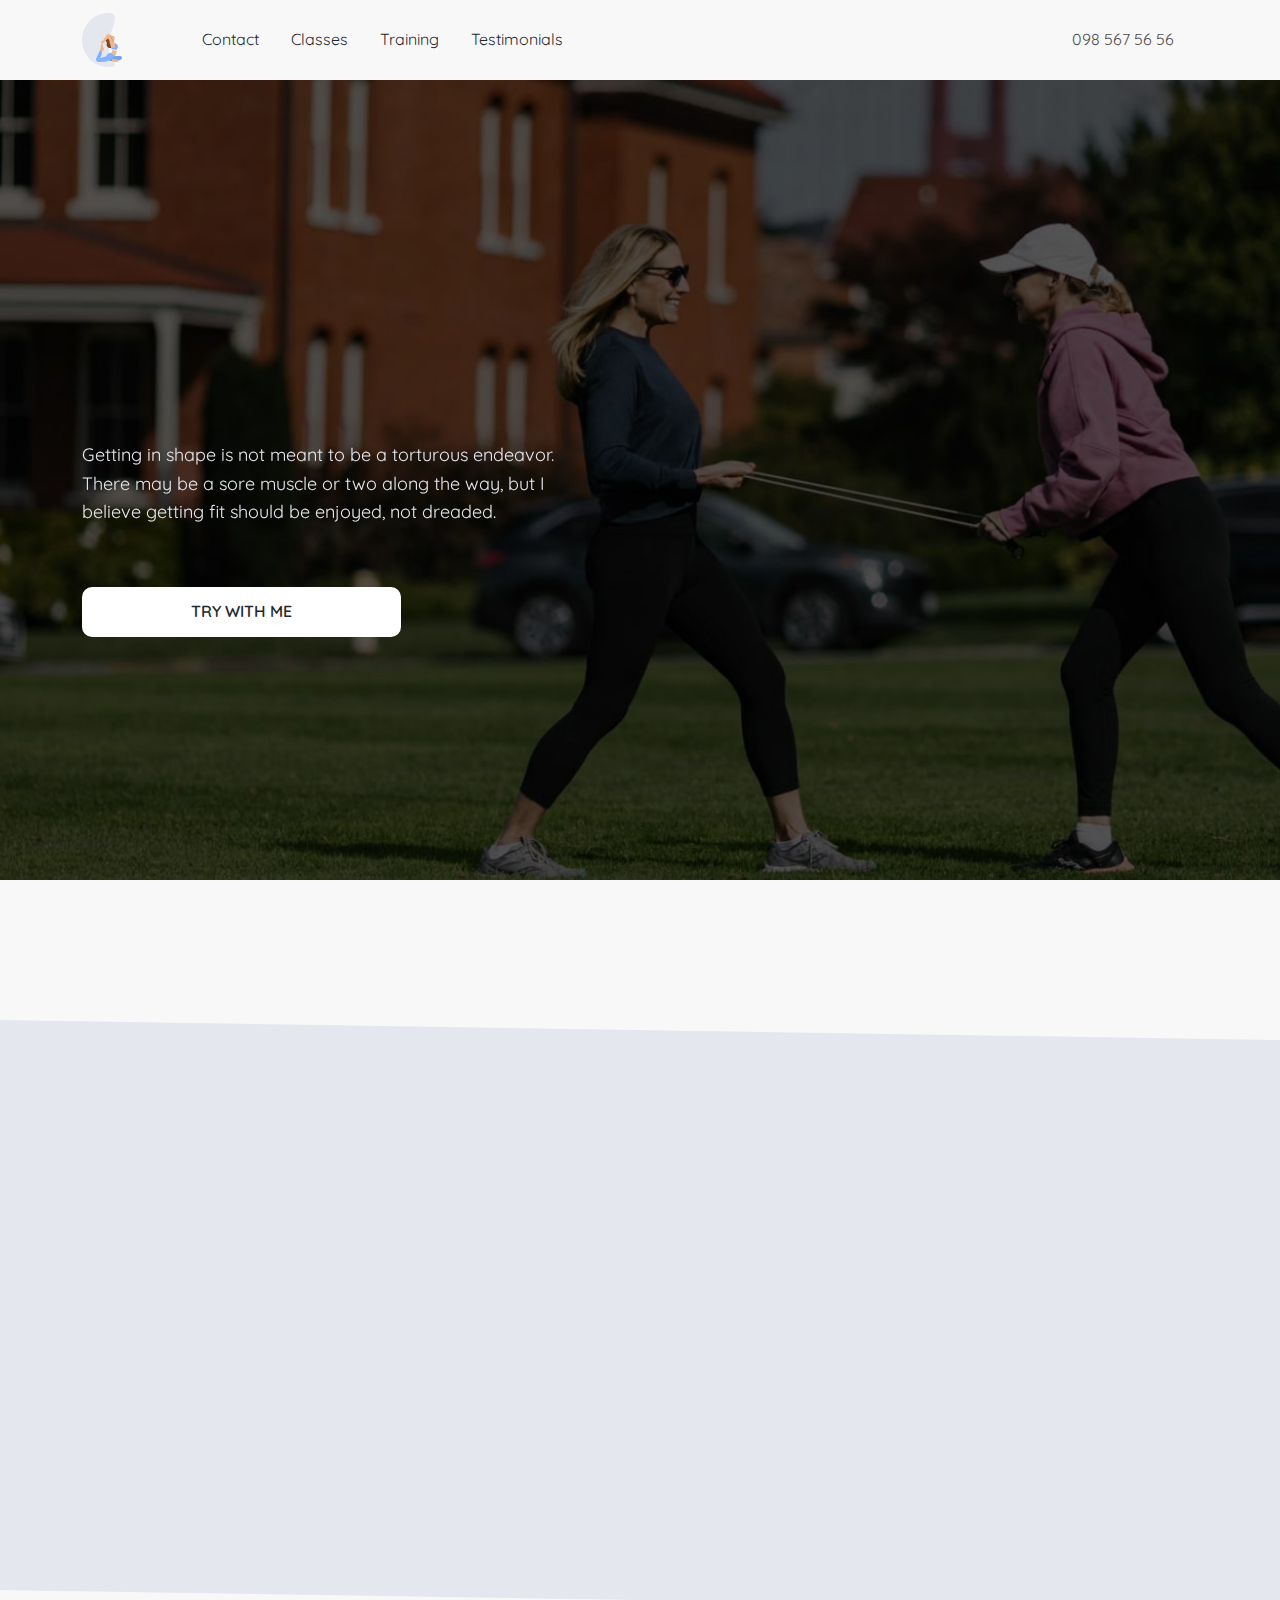
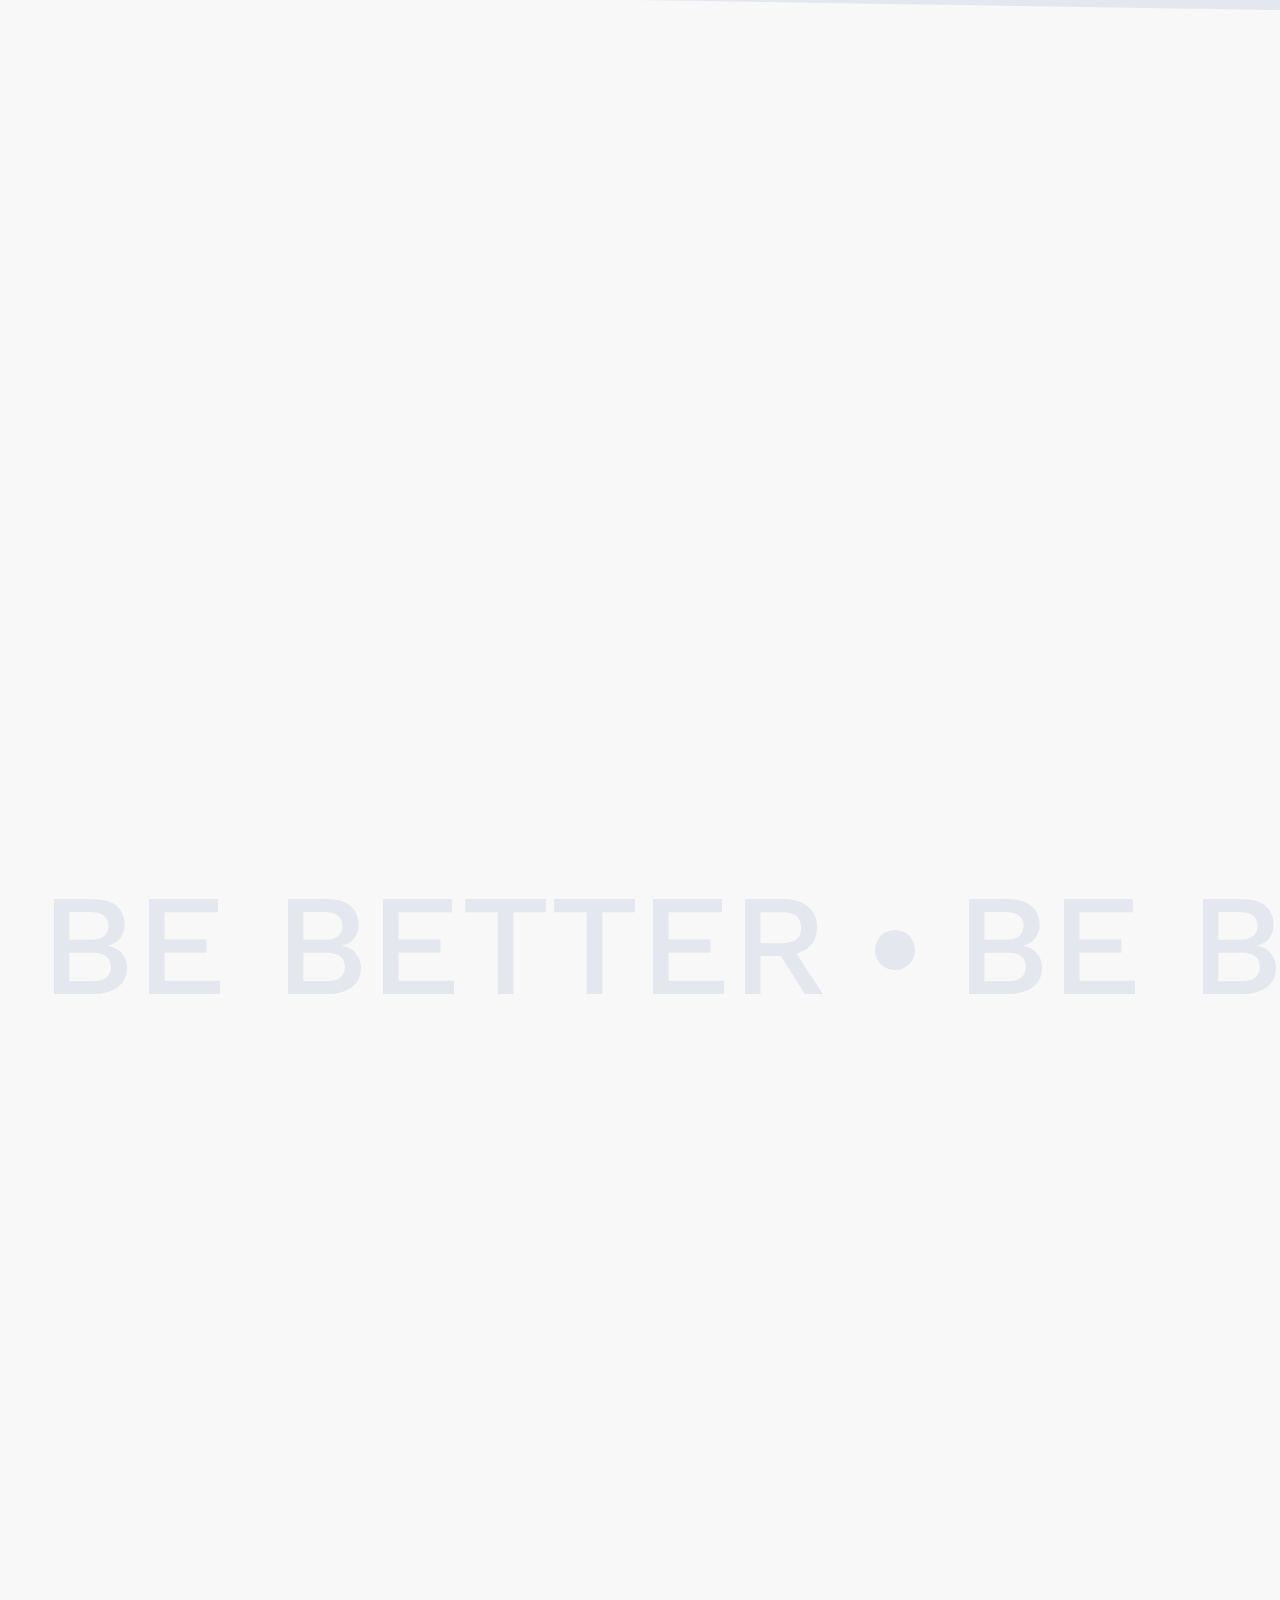
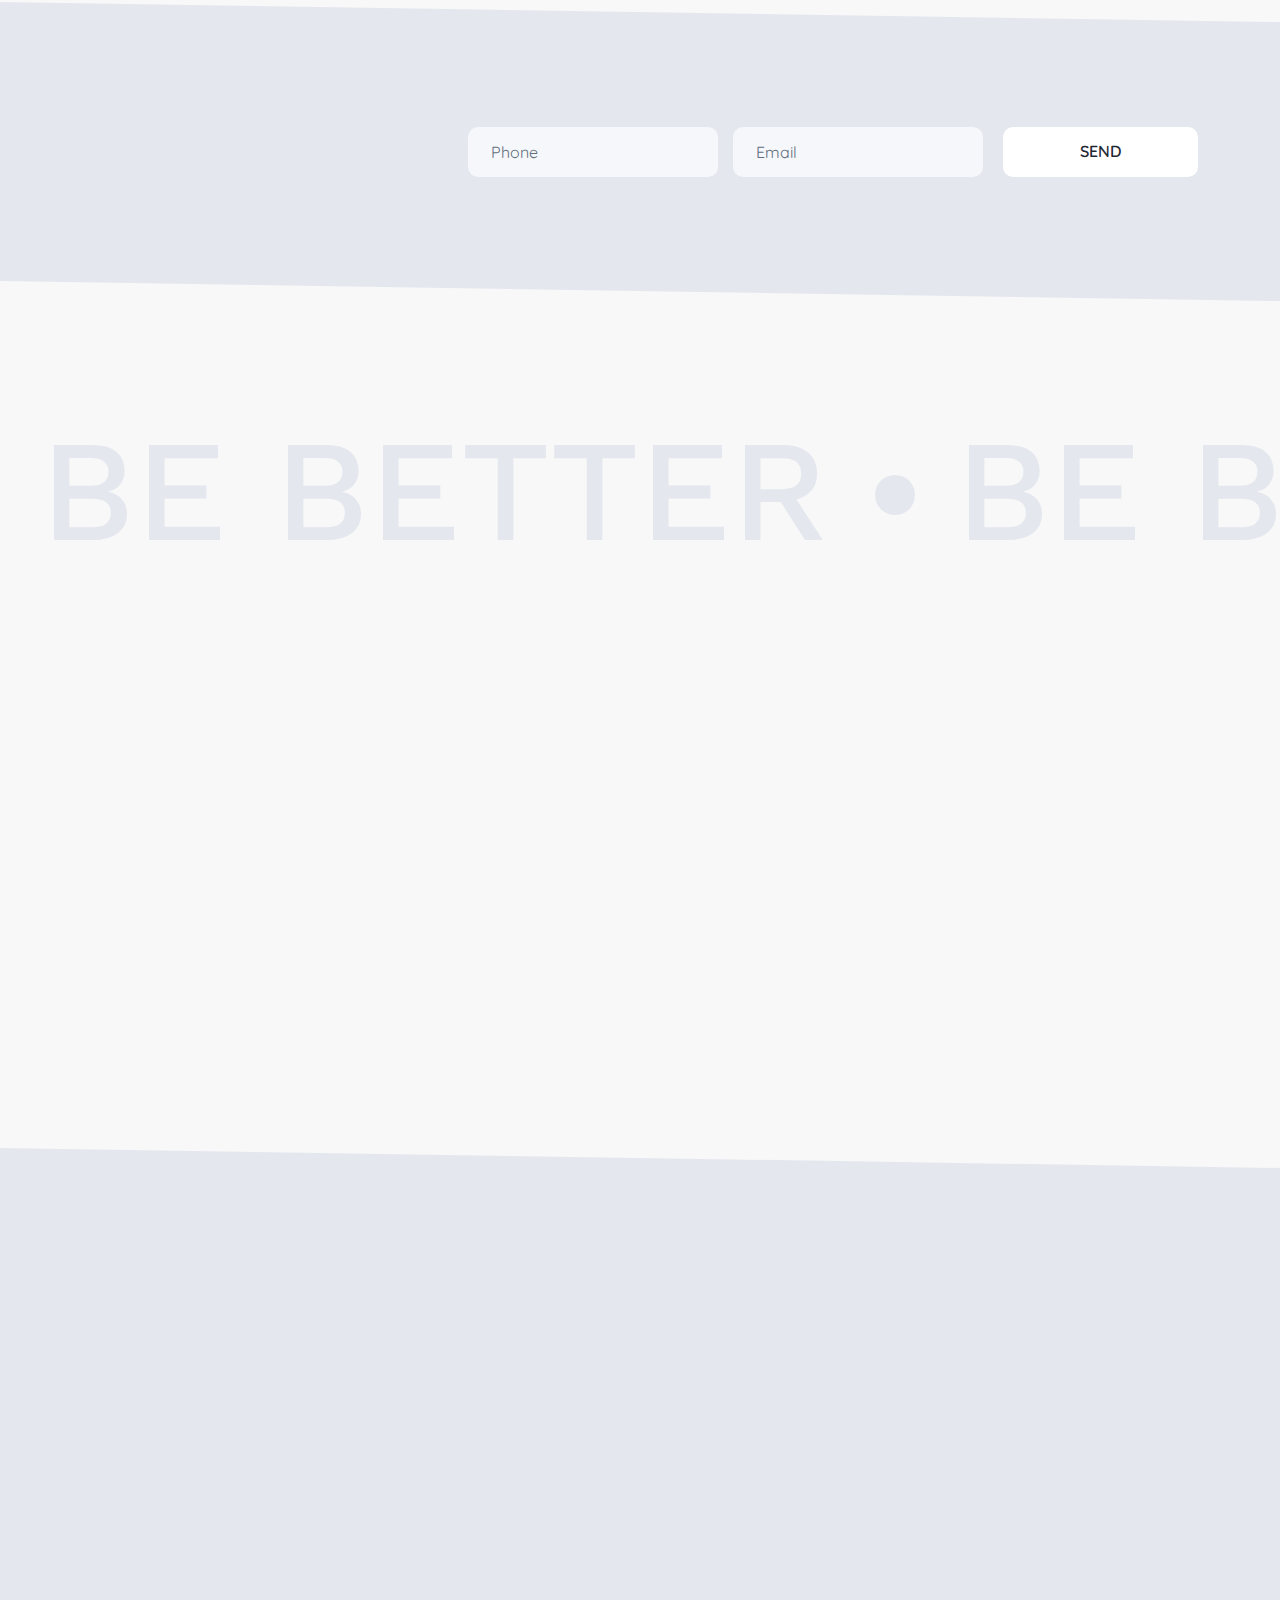
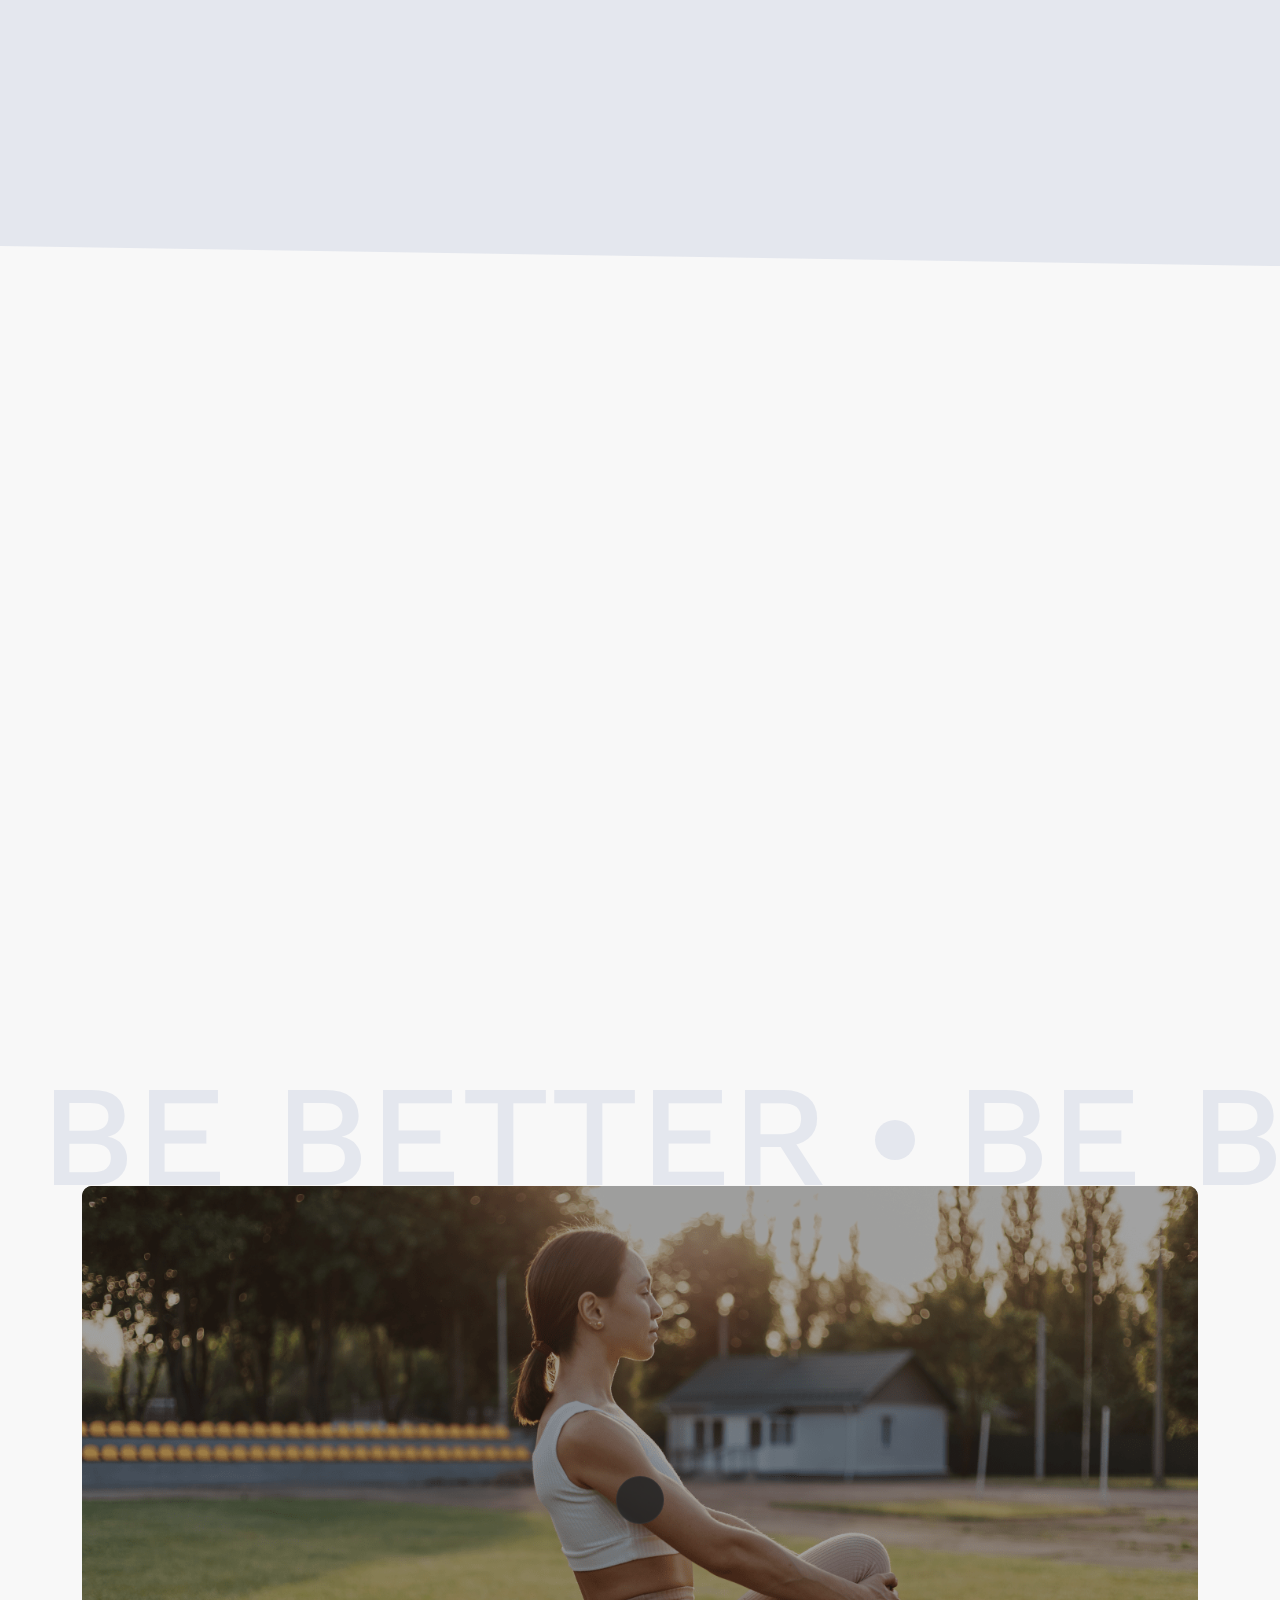
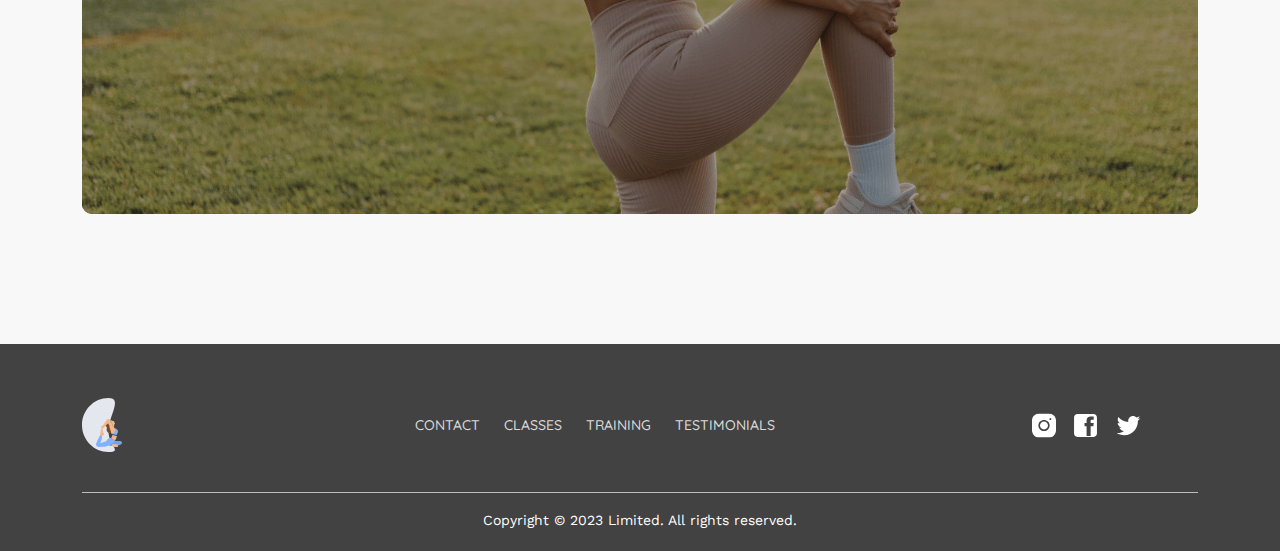
==== commit bb62c3ab: "fix" ====
--- a/index.html
+++ b/index.html
@@ -17,11 +17,6 @@
 <body>
     <div class="pagewrapper smooth-scroll">
         <header class="header">
-            <div class="sales-widget">
-                <span>
-                    Black friday -5%
-                </span>
-            </div>
             <div class="header__inner">
                 <div class="container">
                     <div class="row">
@@ -34,19 +29,16 @@
                             <nav class="header__nav">
                                 <ul>
                                     <li>
-                                        <a href="#">Benefits</a>
-                                    </li>
-                                    <li>
-                                        <a href="#">Coach</a>
-                                    </li>
-                                    <li>
-                                        <a href="#">Exercises</a>
-                                    </li>
-                                    <li>
-                                        <a href="#">Membership</a>
-                                    </li>
-                                    <li>
-                                        <a href="#faq">FAQs</a>
+                                        <a href="#form">Contact</a>
+                                    </li>
+                                    <li>
+                                        <a href="info-page.html">Classes</a>
+                                    </li>
+                                    <li>
+                                        <a href="info-page.html">Training</a>
+                                    </li>
+                                    <li>
+                                        <a href="#testimonials">Testimonials</a>
                                     </li>
                                 </ul>
                                 <div class="header__mobile">
@@ -84,7 +76,7 @@
                             Getting in shape is not meant to be a torturous endeavor. There may be a sore muscle or two
                             along the way, but I believe getting fit should be enjoyed, not dreaded.
                         </p>
-                        <a href="#" class="white-btn" data-aos="fade-up" data-aos-delay="500">
+                        <a href="#form" class="white-btn" data-aos="fade-up" data-aos-delay="500">
                             Try with me
                         </a>
                     </div>
@@ -155,7 +147,7 @@
                                 positive benefits fitness brings to all areas of our lives. Are you ready to make a
                                 change?
                             </p>
-                            <a href="#" class="white-btn">
+                            <a href="#form" class="white-btn">
                                 Try with me
                             </a>
                         </div>
@@ -182,7 +174,7 @@
                 </div>
             </section>
 
-            <section class="formsect">
+            <section class="formsect" id="form">
                 <div class="background"></div>
                 <div class="container">
                     <div class="formsect__inner">
@@ -256,7 +248,7 @@
                                         </p>
                                     </div>
                                     <div class="info__item-btn">
-                                        <a href="#" class="white-btn">
+                                        <a href="info-page.html" class="white-btn">
                                             Sign up
                                         </a>
                                     </div>
@@ -284,7 +276,7 @@
                                         </p>
                                     </div>
                                     <div class="info__item-btn">
-                                        <a href="#" class="white-btn">
+                                        <a href="info-page.html" class="white-btn">
                                             Sign up
                                         </a>
                                     </div>
@@ -295,105 +287,7 @@
                 </div>
             </section>
 
-            <!-- <section class="schedule">
-                <div class="container">
-                    <div class="schedule__title" data-aos="fade-up">
-                        <h3>
-                            Schedule of Saturday Classes
-                        </h3>
-                    </div>
-                    <div class="schedule__subtitle" data-aos="fade-up">
-                        <p>
-                            Lorem ipsum dolor sit amet consectetur. Consequat tortor ac lacus vestibulum placerat sit.
-                            Facilisis diam pretium pulvinar sagittis.
-                        </p>
-                    </div>
-                    <div class="schedule__inner">
-                        <div class="schedule__row" data-aos="fade-right" data-aos-delay="300">
-                            <div class="schedule__row-time">
-                                <p>
-                                    10
-                                    <span>
-                                        00
-                                    </span>
-                                </p>
-                            </div>
-                            <div class="schedule__row-name">
-                                <p>
-                                    CrossFit Training
-                                </p>
-                            </div>
-                            <div class="schedule__row-btn">
-                                <a href="#" class="white-btn">
-                                    More info
-                                </a>
-                            </div>
-                        </div>
-                        <div class="schedule__row" data-aos="fade-right" data-aos-delay="400">
-                            <div class="schedule__row-time">
-                                <p>
-                                    10
-                                    <span>
-                                        00
-                                    </span>
-                                </p>
-                            </div>
-                            <div class="schedule__row-name">
-                                <p>
-                                    Fitness Training
-                                </p>
-                            </div>
-                            <div class="schedule__row-btn">
-                                <a href="#" class="white-btn">
-                                    More info
-                                </a>
-                            </div>
-                        </div>
-                        <div class="schedule__row" data-aos="fade-right" data-aos-delay="500">
-                            <div class="schedule__row-time">
-                                <p>
-                                    10
-                                    <span>
-                                        00
-                                    </span>
-                                </p>
-                            </div>
-                            <div class="schedule__row-name">
-                                <p>
-                                    Stretching Training
-                                </p>
-                            </div>
-                            <div class="schedule__row-btn">
-                                <a href="#" class="white-btn">
-                                    More info
-                                </a>
-                            </div>
-                        </div>
-                        <div class="schedule__row" data-aos="fade-right" data-aos-delay="600">
-                            <div class="schedule__row-time">
-                                <p>
-                                    10
-                                    <span>
-                                        00
-                                    </span>
-                                </p>
-                            </div>
-                            <div class="schedule__row-name">
-                                <p>
-                                    Pilates Training
-                                </p>
-                            </div>
-                            <div class="schedule__row-btn">
-                                <a href="#" class="white-btn">
-                                    More info
-                                </a>
-                            </div>
-                        </div>
-                    </div>
-                </div>
-            </section> -->
-
-            <section class="testimonials">
+            <section class="testimonials" id="testimonials">
                 <div class="container">
                     <div class="testimonials__slider" data-aos="fade" data-aos-delay="200">
 
@@ -459,6 +353,68 @@
                                 </div>
                             </div>
                         </div>
+                        <div class="testimonials__slide">
+                            <div class="testimonials__item">
+                                <div class="testimonials__item-img">
+                                    <img src="img/testimonials_img1.png" alt="img">
+                                </div>
+                                <div class="testimonials__item-title">
+                                    <h3>
+                                        Anna Treck
+                                    </h3>
+                                </div>
+                                <div class="testimonials__item-content">
+                                    <p>
+                                        Lorem ipsum dolor sit amet consectetur. Et ante viverra ut quisque urna urna
+                                        justo
+                                        pellentesque pharetra. Est non in amet pellentesque nulla sed massa velit.
+                                        Quisque
+                                        porttitor rhoncus porta faucibus nulla id posuere nunc bibendum. Ullamcorper vel
+                                        porta non id ornare blandit vitae.
+                                    </p>
+                                </div>
+                            </div>
+                        </div>
+                        <div class="testimonials__slide">
+                            <div class="testimonials__item">
+                                <div class="testimonials__item-img">
+                                    <img src="img/testimonials_img2.png" alt="img">
+                                </div>
+                                <div class="testimonials__item-title">
+                                    <h3>
+                                        Mark Ramo
+                                    </h3>
+                                </div>
+                                <div class="testimonials__item-content">
+                                    <p>
+                                        Ipsum dolor sit amet consectetur. Et ante viverra ut quisque urna urna justo
+                                        pellentesque pharetra. Est non in amet pellentesque nulla sed massa velit.
+                                        Quisque porttitor rhoncus porta faucibus nulla id posuere nunc bibendum.
+                                        Ullamcorper vel porta non id ornare blandit vitae.
+                                    </p>
+                                </div>
+                            </div>
+                        </div>
+                        <div class="testimonials__slide">
+                            <div class="testimonials__item">
+                                <div class="testimonials__item-img">
+                                    <img src="img/testimonials_img3.png" alt="img">
+                                </div>
+                                <div class="testimonials__item-title">
+                                    <h3>
+                                        Sofia Deninki
+                                    </h3>
+                                </div>
+                                <div class="testimonials__item-content">
+                                    <p>
+                                        Dolor sit amet consectetur. Et ante viverra ut quisque urna urna justo
+                                        pellentesque pharetra. Est non in amet pellentesque nulla sed massa velit.
+                                        Quisque porttitor rhoncus porta faucibus nulla id posuere nunc bibendum.
+                                        Ullamcorper vel porta non id ornare blandit vitae.
+                                    </p>
+                                </div>
+                            </div>
+                        </div>
 
                     </div>
                 </div>
@@ -485,150 +441,6 @@
                     </div>
                 </div>
             </section>
-
-            <!-- <section class="faq">
-                <div class="container">
-                    <div class="faq__title">
-                        <h2>
-                            FaQs
-                        </h2>
-                    </div>
-                    <div class="faq__inner">
-                        <div class="faq__row">
-                            <div class="faq__header">
-                                <h3>
-                                    Ut enim ad minim veniam, quis nostrud exercitation ullamco laboris
-                                </h3>
-                                <span class="arrow">
-                                    <svg xmlns="http://www.w3.org/2000/svg" width="24" height="24" viewBox="0 0 24 24"
-                                        fill="none">
-                                        <path fill-rule="evenodd" clip-rule="evenodd"
-                                            d="M5.29289 8.29289C5.68342 7.90237 6.31658 7.90237 6.70711 8.29289L12 13.5858L17.2929 8.29289C17.6834 7.90237 18.3166 7.90237 18.7071 8.29289C19.0976 8.68342 19.0976 9.31658 18.7071 9.70711L12.7071 15.7071C12.3166 16.0976 11.6834 16.0976 11.2929 15.7071L5.29289 9.70711C4.90237 9.31658 4.90237 8.68342 5.29289 8.29289Z"
-                                            fill="white" />
-                                    </svg>
-                                </span>
-                            </div>
-                            <div class="faq__body">
-                                <p>
-                                    Lorem ipsum dolor sit amet consectetur adipisicing elit. Placeat iusto voluptates
-                                    inventore provident quos iure. Repellendus dolorum quas dolore voluptate. Culpa
-                                    nobis facere molestias voluptatibus dignissimos distinctio ducimus aperiam eveniet.
-                                </p>
-                            </div>
-                        </div>
-                        <div class="faq__row">
-                            <div class="faq__header">
-                                <h3>
-                                    Ut enim ad minim veniam, quis nostrud exercitation ullamco laboris
-                                </h3>
-                                <span class="arrow">
-                                    <svg xmlns="http://www.w3.org/2000/svg" width="24" height="24" viewBox="0 0 24 24"
-                                        fill="none">
-                                        <path fill-rule="evenodd" clip-rule="evenodd"
-                                            d="M5.29289 8.29289C5.68342 7.90237 6.31658 7.90237 6.70711 8.29289L12 13.5858L17.2929 8.29289C17.6834 7.90237 18.3166 7.90237 18.7071 8.29289C19.0976 8.68342 19.0976 9.31658 18.7071 9.70711L12.7071 15.7071C12.3166 16.0976 11.6834 16.0976 11.2929 15.7071L5.29289 9.70711C4.90237 9.31658 4.90237 8.68342 5.29289 8.29289Z"
-                                            fill="white" />
-                                    </svg>
-                                </span>
-                            </div>
-                            <div class="faq__body">
-                                <p>
-                                    Lorem ipsum dolor sit amet consectetur adipisicing elit. Placeat iusto voluptates
-                                    inventore provident quos iure. Repellendus dolorum quas dolore voluptate. Culpa
-                                    nobis facere molestias voluptatibus dignissimos distinctio ducimus aperiam eveniet.
-                                </p>
-                            </div>
-                        </div>
-                        <div class="faq__row">
-                            <div class="faq__header">
-                                <h3>
-                                    Ut enim ad minim veniam, quis nostrud exercitation ullamco laboris
-                                </h3>
-                                <span class="arrow">
-                                    <svg xmlns="http://www.w3.org/2000/svg" width="24" height="24" viewBox="0 0 24 24"
-                                        fill="none">
-                                        <path fill-rule="evenodd" clip-rule="evenodd"
-                                            d="M5.29289 8.29289C5.68342 7.90237 6.31658 7.90237 6.70711 8.29289L12 13.5858L17.2929 8.29289C17.6834 7.90237 18.3166 7.90237 18.7071 8.29289C19.0976 8.68342 19.0976 9.31658 18.7071 9.70711L12.7071 15.7071C12.3166 16.0976 11.6834 16.0976 11.2929 15.7071L5.29289 9.70711C4.90237 9.31658 4.90237 8.68342 5.29289 8.29289Z"
-                                            fill="white" />
-                                    </svg>
-                                </span>
-                            </div>
-                            <div class="faq__body">
-                                <p>
-                                    Lorem ipsum dolor sit amet consectetur adipisicvident quos iure. Repellendus dolorum
-                                    quas dolore voluptate. Culpa
-                                    nobis facere molestias voluptatibus dignissimos distinctio ducimus aperiam
-                                </p>
-                            </div>
-                        </div>
-                        <div class="faq__row">
-                            <div class="faq__header">
-                                <h3>
-                                    Ut enim ad minim veniam, quis nostrud exercitation ullamco laboris
-                                </h3>
-                                <span class="arrow">
-                                    <svg xmlns="http://www.w3.org/2000/svg" width="24" height="24" viewBox="0 0 24 24"
-                                        fill="none">
-                                        <path fill-rule="evenodd" clip-rule="evenodd"
-                                            d="M5.29289 8.29289C5.68342 7.90237 6.31658 7.90237 6.70711 8.29289L12 13.5858L17.2929 8.29289C17.6834 7.90237 18.3166 7.90237 18.7071 8.29289C19.0976 8.68342 19.0976 9.31658 18.7071 9.70711L12.7071 15.7071C12.3166 16.0976 11.6834 16.0976 11.2929 15.7071L5.29289 9.70711C4.90237 9.31658 4.90237 8.68342 5.29289 8.29289Z"
-                                            fill="white" />
-                                    </svg>
-                                </span>
-                            </div>
-                            <div class="faq__body">
-                                <p>
-                                    Lorem ipsum dolor sit amet consectetur adipisicing elit. Placeat iusto voluptates
-                                    inventore provident quos iure. Repellendus dolorum quas dolore voluptate. Culpa
-                                    nobis facere molestias voluptatibus dignissimos distinctio ducimus aperiam eveniet.
-                                </p>
-                            </div>
-                        </div>
-                        <div class="faq__row">
-                            <div class="faq__header">
-                                <h3>
-                                    Ut enim ad minim veniam, quis nostrud exercitation ullamco laboris
-                                </h3>
-                                <span class="arrow">
-                                    <svg xmlns="http://www.w3.org/2000/svg" width="24" height="24" viewBox="0 0 24 24"
-                                        fill="none">
-                                        <path fill-rule="evenodd" clip-rule="evenodd"
-                                            d="M5.29289 8.29289C5.68342 7.90237 6.31658 7.90237 6.70711 8.29289L12 13.5858L17.2929 8.29289C17.6834 7.90237 18.3166 7.90237 18.7071 8.29289C19.0976 8.68342 19.0976 9.31658 18.7071 9.70711L12.7071 15.7071C12.3166 16.0976 11.6834 16.0976 11.2929 15.7071L5.29289 9.70711C4.90237 9.31658 4.90237 8.68342 5.29289 8.29289Z"
-                                            fill="white" />
-                                    </svg>
-                                </span>
-                            </div>
-                            <div class="faq__body">
-                                <p>
-                                    Lorem ipsum dolor sit amet consectetur adipisicing elit. Placeat iusto voluptates
-                                    inventore provident quos iure. Repellendus dolorum quas dolore voluptate. Culpa
-                                    nobis facere molestias voluptatibus dignissimos distinctio ducimus aperiam eveniet.
-                                </p>
-                            </div>
-                        </div>
-                        <div class="faq__row">
-                            <div class="faq__header">
-                                <h3>
-                                    Ut enim ad minim veniam, quis nostrud exercitation ullamco laboris
-                                </h3>
-                                <span class="arrow">
-                                    <svg xmlns="http://www.w3.org/2000/svg" width="24" height="24" viewBox="0 0 24 24"
-                                        fill="none">
-                                        <path fill-rule="evenodd" clip-rule="evenodd"
-                                            d="M5.29289 8.29289C5.68342 7.90237 6.31658 7.90237 6.70711 8.29289L12 13.5858L17.2929 8.29289C17.6834 7.90237 18.3166 7.90237 18.7071 8.29289C19.0976 8.68342 19.0976 9.31658 18.7071 9.70711L12.7071 15.7071C12.3166 16.0976 11.6834 16.0976 11.2929 15.7071L5.29289 9.70711C4.90237 9.31658 4.90237 8.68342 5.29289 8.29289Z"
-                                            fill="white" />
-                                    </svg>
-                                </span>
-                            </div>
-                            <div class="faq__body">
-                                <p>
-                                    Lorem ipsum dolor sit amet consectetur adipisicvident quos iure. Repellendus dolorum
-                                    quas dolore voluptate. Culpa
-                                    nobis facere molestias voluptatibus dignissimos distinctio ducimus aperiam
-                                </p>
-                            </div>
-                        </div>
-                    </div>
-                </div>
-            </section> -->
 
         </main>
 
@@ -647,19 +459,16 @@
                             <div class="footer__nav">
                                 <ul>
                                     <li>
-                                        <a href="#">Benefits</a>
-                                    </li>
-                                    <li>
-                                        <a href="#">Coach</a>
-                                    </li>
-                                    <li>
-                                        <a href="#">Exercises</a>
-                                    </li>
-                                    <li>
-                                        <a href="#">Membership</a>
-                                    </li>
-                                    <li>
-                                        <a href="#faq">FAQs</a>
+                                        <a href="#form">Contact</a>
+                                    </li>
+                                    <li>
+                                        <a href="info-page.html">Classes</a>
+                                    </li>
+                                    <li>
+                                        <a href="info-page.html">Training</a>
+                                    </li>
+                                    <li>
+                                        <a href="#testimonials">Testimonials</a>
                                     </li>
                                 </ul>
                             </div>
--- a/css/style.css
+++ b/css/style.css
@@ -1 +1 @@
-@import url("https://fonts.googleapis.com/css2?family=Quicksand:wght@300;400;500;600;700&family=Work+Sans:wght@300;400;500&display=swap");html{-webkit-box-sizing:border-box;box-sizing:border-box}*,:after,:before{-webkit-box-sizing:inherit;box-sizing:inherit}body,html{height:100%}a{text-decoration:none;color:inherit}a:hover{color:inherit}button:focus,input:focus{outline:transparent}li{margin:0;padding:0;list-style:none}h1,h2,h3,h4,h5,h6,li,ol,p,ul{margin:0;padding:0}body{position:relative;overflow-x:hidden;min-width:320px;max-width:100vw;cursor:default;font-family:"Quicksand",sans-serif;background:var(--bg,#F8F8F8)}.main{-webkit-box-flex:1;-ms-flex:1 1 auto;flex:1 1 auto}.pagewrapper{min-height:100%;display:-webkit-box;display:-ms-flexbox;display:flex;-webkit-box-orient:vertical;-webkit-box-direction:normal;-ms-flex-direction:column;flex-direction:column;position:relative;overflow:hidden}.white-btn{border-radius:10px;background:#FFF;display:-webkit-inline-box;display:-ms-inline-flexbox;display:inline-flex;height:50px;padding:10px 107px;-webkit-box-pack:center;-ms-flex-pack:center;justify-content:center;-webkit-box-align:center;-ms-flex-align:center;align-items:center;-webkit-transition:0.3s ease-in-out;transition:0.3s ease-in-out;color:var(--black,#1F2933);text-align:center;font-size:16px;font-style:normal;font-weight:600;line-height:110%;text-transform:uppercase;border:2px solid #fff}.white-btn:hover{background-color:#3e4c59;color:#fff}.textanim{overflow:hidden}.textanim h1{-webkit-animation:textAnim 0.5s ease-in-out forwards;animation:textAnim 0.5s ease-in-out forwards;opacity:0;-webkit-transform:translateY(170%) rotate(10deg);transform:translateY(170%) rotate(10deg)}@-webkit-keyframes textAnim{to{opacity:1;-webkit-transform:translateY(0) rotate(0);transform:translateY(0) rotate(0)}}@keyframes textAnim{to{opacity:1;-webkit-transform:translateY(0) rotate(0);transform:translateY(0) rotate(0)}}@media (min-width:1600px){.container,.container-lg,.container-md,.container-sm,.container-xl,.container-xxl{max-width:1440px}}@media (max-width:767.8px){.white-btn{width:100%;padding:10px 20px}.textanim{overflow:hidden}.textanim h1{-webkit-animation:none;animation:none;opacity:1;-webkit-transform:translateY(0%) rotate(0deg);transform:translateY(0%) rotate(0deg)}}.heroscreen{position:relative;height:calc(100vh - 120px);min-height:800px;display:-webkit-box;display:-ms-flexbox;display:flex;-webkit-box-align:center;-ms-flex-align:center;align-items:center}.heroscreen__bg{position:absolute;width:100%;height:100%;-o-object-fit:cover;object-fit:cover}.heroscreen__inner{position:relative;z-index:2;max-width:608px}.heroscreen__inner h1{color:#FFF;font-size:50px;font-style:normal;font-weight:700;line-height:110%;text-transform:uppercase;margin-bottom:39px}.heroscreen__inner p{color:#E4E7EE;font-size:20px;font-style:normal;font-weight:400;line-height:160%;margin-bottom:60px}.advantages{padding:100px 0;margin-top:200px;position:relative}.background{position:absolute;top:0;left:-10%;height:100%;width:120%;-webkit-transform:rotate(0.9deg);transform:rotate(0.9deg);background-color:#E4E7EE}.advantages__item{position:relative;z-index:1;border-radius:10px;background:#FFF;width:100%;padding:40px;min-height:295px;text-align:center}.advantages__item img{margin:0 auto 32px;width:50px;height:50px;border-radius:50%}.advantages__item h3{color:var(--black,#1F2933);text-align:center;margin-bottom:24px;font-size:24px;font-style:normal;font-weight:600;line-height:160%}.advantages__item p{color:var(--gray-60,#616E7C);text-align:center;font-size:16px;font-style:normal;font-weight:400;line-height:160%}.about{padding-top:200px}.about__inner{position:relative}.about__img{width:100%;background-size:cover;border-radius:10px;overflow:hidden}.about__content{position:absolute;width:630px;text-align:center;z-index:2;top:50%;right:0;-webkit-transform:translateY(-50%);transform:translateY(-50%);border-radius:10px;background:var(--gray-20,#E4E7EE);-webkit-box-shadow:0px 2px 4px 0px rgba(0,0,0,0.08),0px 0px 6px 0px rgba(0,0,0,0.02);box-shadow:0px 2px 4px 0px rgba(0,0,0,0.08),0px 0px 6px 0px rgba(0,0,0,0.02);padding:78px 60px}.about__content h3{color:var(--black,#1F2933);text-align:center;font-size:39px;font-style:normal;font-weight:600;line-height:110%;margin-bottom:25px}.about__content p{color:var(--gray-60,#616E7C);text-align:center;font-size:16px;font-style:normal;font-weight:400;line-height:160%;margin-bottom:35px}.imgsect{margin-top:200px}.marquee{width:100%;margin:0 auto;white-space:nowrap;overflow:hidden;height:100px;display:-webkit-box;display:-ms-flexbox;display:flex;-webkit-box-align:center;-ms-flex-align:center;align-items:center}.marquee .text{padding-left:40px;text-indent:0;-webkit-animation:marquee 7s linear infinite;animation:marquee 7s linear infinite;display:inline-block;color:var(--gray-20,#E4E7EE);text-align:center;font-family:"Work Sans",sans-serif;font-size:144px;font-style:normal;font-weight:500;line-height:110%;text-transform:uppercase;position:relative}.marquee .text:after{content:"";width:40px;height:40px;background:#E4E7EE;border-radius:50%;display:inline-block;vertical-align:middle;margin-left:0px;margin-bottom:2%}.reverse .marquee .text{animation:marquee 7s linear infinite reverse}@-webkit-keyframes marquee{0%{-webkit-transform:translate(0,0);transform:translate(0,0)}to{-webkit-transform:translate(-100%,0);transform:translate(-100%,0)}}@keyframes marquee{0%{-webkit-transform:translate(0,0);transform:translate(0,0)}to{-webkit-transform:translate(-100%,0);transform:translate(-100%,0)}}.imgsect__img{width:100%;margin-top:-5px;position:relative}.imgsect__img img{width:100%;background-size:cover;border-radius:10px}.formsect{margin-top:200px;padding:69px 0;position:relative}.formsect__inner{display:-webkit-box;display:-ms-flexbox;display:flex;-webkit-box-align:center;-ms-flex-align:center;align-items:center;-webkit-box-pack:justify;-ms-flex-pack:justify;justify-content:space-between}.formsect__title{max-width:480px;position:relative;z-index:1}.formsect__title h2{color:var(--black,#1F2933);font-size:39px;font-style:normal;font-weight:600;line-height:110%}.formsect__form{position:relative;z-index:1;width:100%;padding-left:30px}.formwrap{width:100%;display:-webkit-box;display:-ms-flexbox;display:flex;-webkit-box-align:center;-ms-flex-align:center;align-items:center;-webkit-box-pack:end;-ms-flex-pack:end;justify-content:flex-end}.formwrap button{margin-left:10px;width:240px;padding:15px 90px}.inputfield{margin-right:15px;width:265px}.inputfield input{height:50px;width:100%;border-radius:10px;background:var(--gray-10,#F5F7FA);padding:18px 23px;color:#616E7C;font-size:16px;font-style:normal;font-weight:400;line-height:160%;border:none}.inputfield input::-webkit-input-placeholder{color:#616E7C;font-size:16px;font-style:normal;font-weight:400;line-height:160%;-webkit-transition:0.3s ease-in-out;transition:0.3s ease-in-out}.inputfield input::-moz-placeholder{color:#616E7C;font-size:16px;font-style:normal;font-weight:400;line-height:160%;-moz-transition:0.3s ease-in-out;transition:0.3s ease-in-out}.inputfield input:-ms-input-placeholder{color:#616E7C;font-size:16px;font-style:normal;font-weight:400;line-height:160%;-ms-transition:0.3s ease-in-out;transition:0.3s ease-in-out}.inputfield input::-ms-input-placeholder{color:#616E7C;font-size:16px;font-style:normal;font-weight:400;line-height:160%;-ms-transition:0.3s ease-in-out;transition:0.3s ease-in-out}.inputfield input::placeholder{color:#616E7C;font-size:16px;font-style:normal;font-weight:400;line-height:160%;-webkit-transition:0.3s ease-in-out;transition:0.3s ease-in-out}.inputfield input:focus::-webkit-input-placeholder{opacity:0}.inputfield input:focus::-moz-placeholder{opacity:0}.inputfield input:focus:-ms-input-placeholder{opacity:0}.inputfield input:focus::-ms-input-placeholder{opacity:0}.inputfield input:focus::placeholder{opacity:0}.info{margin-top:200px;padding:100px 0;position:relative}.info__item{width:100%;border-radius:10px;background:#FFF;padding:40px;position:relative;z-index:1}.info__item-img{margin-bottom:30px}.info__item-img img{width:100%;background-size:cover;border-radius:5px}.info__item-top{margin-bottom:25px;border-bottom:1px solid #E4E7EE}.info__item-top h4{color:var(--black,#1F2933);font-size:39px;font-style:normal;font-weight:600;line-height:110%;margin-bottom:20px}.info__item-top p{color:var(--gray-60,#616E7C);font-size:16px;font-style:normal;font-weight:400;line-height:160%}.info__item-content{display:-webkit-box;display:-ms-flexbox;display:flex;-webkit-box-align:center;-ms-flex-align:center;align-items:center;-webkit-box-pack:justify;-ms-flex-pack:justify;justify-content:space-between;margin-bottom:30px}.info__item-content p{color:var(--black,#1F2933);text-align:center;font-size:24px;font-style:normal;font-weight:600;line-height:160%}.info__item-btn{text-align:center}.info__item-btn a{padding:10px 120px;width:316px;border:2px solid var(--gray-80,#3E4C59)}.schedule{padding:160px 0}.schedule .marquee{margin-top:170px}.schedule__title{max-width:550px;text-align:center;margin:0 auto 30px}.schedule__title h3{color:var(--black,#1F2933);font-size:39px;font-style:normal;font-weight:600;line-height:110%}.schedule__subtitle{max-width:550px;text-align:center;margin:0 auto 35px}.schedule__inner{margin:0 auto;max-width:960px;width:100%}.schedule__row{display:-webkit-box;display:-ms-flexbox;display:flex;-webkit-box-align:center;-ms-flex-align:center;align-items:center;padding:40px 0;border-bottom:1px solid rgba(62,76,89,0.2)}.schedule__row-time{margin-right:40px}.schedule__row-time p{position:relative;color:var(--black,#1F2933);font-size:30px;font-style:normal;font-weight:600;line-height:160%;opacity:0.6}.schedule__row-time span{display:inline-block;vertical-align:top;color:var(--black,#1F2933);font-size:15px;font-style:normal;font-weight:600;line-height:160%}.schedule__row-name p{color:var(--black,#1F2933);font-size:28px;font-style:normal;font-weight:600;line-height:160%}.schedule__row-btn{margin:0 0 0 auto}.schedule__row-btn a{border:2px solid var(--gray-80,#3E4C59);padding:19px 42px}.faq{padding:100px 0 50px;background:#424242;font-family:"Work Sans",sans-serif}.faq__title{margin-bottom:50px}.faq__title h2{color:#FFF;text-align:center;font-size:38px;font-style:normal;font-weight:500;line-height:110%;text-transform:uppercase}.faq__inner{max-width:670px;width:100%;margin:0 auto}.faq__row{padding:10px 0;border-bottom:1px solid var(--white,#FFF);margin-bottom:24px}.faq__header{display:-webkit-box;display:-ms-flexbox;display:flex;-webkit-box-pack:justify;-ms-flex-pack:justify;justify-content:space-between;cursor:pointer;-webkit-transition:0.3s;transition:0.3s;position:relative;padding-right:35px}.faq__header h3{color:#FFF;font-family:"Work Sans",sans-serif;font-size:16px;font-style:normal;font-weight:400;line-height:150%;text-transform:uppercase}.faq__header:hover{opacity:0.6}.faq__header .arrow{-webkit-transition:0.3s ease-in-out;transition:0.3s ease-in-out;position:absolute;right:0;top:0}.faq__header.active .arrow{-webkit-transform:rotate(180deg);transform:rotate(180deg)}.faq__body{padding:30px 0px;display:none}.faq__body li,.faq__body p{color:#FFF;font-size:16px;font-style:normal;font-weight:400;line-height:160%}.faq__body ol,.faq__body ul{padding:10px 20px}.faq__body ul li{list-style:disc}.faq__body ol li{list-style:decimal}.testimonials{position:relative;padding:180px 0 200px}.testimonials__slider{position:relative;z-index:2;margin:0 -10px}.testimonials__slide{padding:0 10px}.testimonials__item{text-align:center;border-radius:10px;background:#E4E7EE;padding:40px;height:400px;overflow:hidden}.testimonials__item-img{text-align:center;margin-bottom:32px}.testimonials__item-img img{width:80px;height:80px;border-radius:50%;overflow:hidden;margin:0 auto}.testimonials__item-title h3{color:var(--black,#1F2933);text-align:center;font-size:24px;font-style:normal;font-weight:600;line-height:160%;margin-bottom:20px}.testimonials__item-content p{color:var(--gray-60,#616E7C);text-align:center;font-size:16px;font-style:normal;font-weight:400;line-height:160%}.videowrap{margin-bottom:130px;border-radius:10px;overflow:hidden}.videowrap .plyr--video,.videowrap .plyr__video-wrapper{background:transparent}.videowrap .plyr__poster{background-color:transparent}.videowrap .plyr.plyr--stopped .plyr__controls{display:none}.videowrap .plyr--full-ui.plyr--video .plyr__control--overlaid{background:#272727;border:1.5px solid rgba(245,245,247,0.05);width:100%!important;max-width:48px;-webkit-box-flex:0;-ms-flex:0 0 48px;flex:0 0 48px;height:48px;display:-webkit-inline-box!important;display:-ms-inline-flexbox!important;display:inline-flex!important;-webkit-box-align:center;-ms-flex-align:center;align-items:center;-webkit-box-pack:center;-ms-flex-pack:center;justify-content:center}.videowrap .plyr--full-ui.plyr--video .plyr__control--overlaid:hover{opacity:0.8}.videowrap .plyr--full-ui input[type=range]{color:#E4E7EE}.videowrap .plyr--video .plyr__control.plyr__tab-focus,.videowrap .plyr--video .plyr__control:hover,.videowrap .plyr--video .plyr__control[aria-expanded=true]{background:#272727}@media (max-width:1600px){.testimonials__item{padding:30px 30px;height:420px}.info{margin-top:150px}.formsect{margin-top:150px}.imgsect{margin-top:150px}.advantages__item{padding:25px}.advantages{margin-top:150px}}@media (max-width:1399.8px){.testimonials__item-img{margin-bottom:25px}.testimonials{padding:140px 0;margin-bottom:130px}.schedule{padding:120px 0}.info__item-top h4{font-size:32px}.inputfield{margin-right:15px;width:250px}.formwrap button{margin-left:5px;width:195px;padding:15px 30px}.formsect__title h2{font-size:32px}.about{padding-top:160px}.advantages__item{min-height:370px}.heroscreen__inner h1{font-size:36px}.heroscreen__inner p{font-size:18px}.heroscreen__inner{max-width:520px}}@media (max-width:1199.8px){.info{margin-top:120px}.info__item-content p{font-size:22px}.info__item-top h4{font-size:26px}.info__item{padding:35px 25px}.formsect{margin-top:120px}.formsect__inner{-ms-flex-wrap:wrap;flex-wrap:wrap}.formsect__title{margin-bottom:30px}.formwrap{-webkit-box-pack:start;-ms-flex-pack:start;justify-content:flex-start}.formsect__form{padding-left:0}.marquee{height:80px}.marquee .text{font-size:110px}.about{padding-top:120px}.advantages{margin-top:100px}}@media (max-width:991.8px){.testimonials{padding:120px 0;margin-bottom:110px}.testimonials__item{height:450px}.schedule{padding:100px 0}.info__item{margin-bottom:30px;padding:40px 35px}.marquee .text:after{width:35px;height:35px}.imgsect{margin-top:100px}.about{padding:120px 0 0}.about__content{width:90%;padding:70px 40px;right:initial;top:initial;-webkit-transform:translateX(5%);transform:translateX(5%);position:relative;margin-top:-200px}.advantages{padding:100px 0 70px}.advantages__item{margin-bottom:35px}.heroscreen__bg{-o-object-position:65% 0%;object-position:65% 0%}.heroscreen{min-height:700px}}@media (max-width:767.8px){.testimonials{padding:100px 0;margin-bottom:100px}.videowrap{margin-bottom:100px}.testimonials__item{min-height:380px;height:auto}.schedule .marquee{margin-top:140px}.schedule__title h3{font-size:32px}.schedule__row-time{margin-right:25px}.schedule__row{padding:30px 0}.schedule__row-btn a{padding:15px 35px}.schedule__row-name p{font-size:22px}.formsect{margin-top:90px}.info{margin-top:90px}.imgsect{margin-top:80px}.about{padding:80px 0 0}.about__content{padding:50px 35px}.about__content h3{font-size:32px}}@media (max-width:575.8px){.faq{padding:90px 0 30px}.schedule{padding:80px 0}.schedule__row{-ms-flex-wrap:wrap;flex-wrap:wrap;-webkit-box-pack:justify;-ms-flex-pack:justify;justify-content:space-between}.schedule__row-btn{margin:20px 0 0;width:100%}.info{padding:80px 0}.info__item{margin-bottom:25px;padding:35px 25px}.info__item-content p{font-size:18px}.info__item-btn a{padding:10px 20px;width:100%}.formwrap{-ms-flex-wrap:wrap;flex-wrap:wrap}.inputfield{margin-right:0;margin-bottom:20px;width:100%}.formwrap button{margin-left:0px;width:100%}.marquee .text:after{width:30px;height:30px}.marquee{height:60px}.marquee .text{font-size:90px;padding-left:25px}.about__content{width:94%;-webkit-transform:translateX(3%);transform:translateX(3%);margin-top:-150px;padding:30px 15px}.advantages{margin-top:80px;padding:80px 0 50px}.heroscreen__inner h1{font-size:32px}.heroscreen__inner p{font-size:16px}.heroscreen__inner{margin-bottom:80px}}@media (max-width:400px){.videowrap{margin-bottom:70px}.testimonials{padding:80px 0;margin-bottom:75px}.faq{padding:80px 0 25px}.schedule__title h3{font-size:22px}.info__item-img img{height:45vw;-o-object-fit:cover;object-fit:cover}.info__item{margin-bottom:20px;padding:25px 15px}.imgsect{margin-top:60px}.imgsect__img img{height:50vw;-o-object-fit:cover;object-fit:cover}.formsect{margin-top:70px}.marquee .text:after{width:25px;height:25px}.marquee .text{font-size:75px;padding-left:20px}.about__content h3{font-size:28px;margin-bottom:20px}.about__content p{font-size:15px;margin-bottom:30px}.about__content{margin-top:-100px}}.infopage{background:var(--bg,#F8F8F8);padding-top:90px}.infopage__article{max-width:940px;margin:0 auto 70px}.infopage__article h1{color:var(--black,#1F2933);font-size:39px;font-style:normal;font-weight:600;line-height:110%;text-align:center;margin-bottom:50px}.infopage__article li,.infopage__article p{color:var(--gray-60,#616E7C);font-size:16px;font-style:normal;font-weight:400;line-height:160%;margin-bottom:20px}.infopage__article li{margin-bottom:10px}.infopage__article ol,.infopage__article ul{padding-left:20px}.infopage__article ul li{list-style:disc}.infopage__article ol li{list-style:decimal}.infopage__formsect{position:relative;margin-bottom:118px}.infopage__formsect img{width:100%;background-size:cover}.infopage__formbox{padding:85px 147px;position:absolute;top:50%;right:0;-webkit-transform:translateY(-50%);transform:translateY(-50%);width:53%;border-radius:10px;background:var(--gray-20,#E4E7EE);-webkit-box-shadow:0px 2px 4px 0px rgba(0,0,0,0.08),0px 0px 6px 0px rgba(0,0,0,0.02);box-shadow:0px 2px 4px 0px rgba(0,0,0,0.08),0px 0px 6px 0px rgba(0,0,0,0.02)}.infopage__formbox h3{color:var(--black,#1F2933);font-size:39px;font-style:normal;font-weight:600;line-height:110%;margin-bottom:40px;text-align:center}.infopage__formbox p{color:var(--gray-60,#616E7C);text-align:center;font-size:16px;font-style:normal;font-weight:400;line-height:160%;max-width:415px;width:100%;margin:0 auto 35px}.infopage__formbox .formwrap{width:100%;display:block}.infopage__formbox .inputfield{width:100%;margin-bottom:20px}.infopage__formbox input{width:100%}.infopage__formbox .white-btn{margin:15px 0 0;width:100%;text-transform:uppercase}@media (max-width:1600px){.infopage__formbox{padding:65px 120px;width:750px}}@media (max-width:1399.8px){.infopage__formbox{padding:37px 100px;width:650px}}@media (max-width:1199.8px){.infopage__formbox h3{font-size:37px;margin-bottom:30px}.infopage__formbox{padding:35px 55px;width:550px}.infopage__formbox .white-btn{margin:5px 0 0}.infopage__formbox .inputfield{margin-bottom:12px}.infopage__formsect img{height:560px;-o-object-fit:cover;object-fit:cover}}@media (max-width:991.8px){.infopage__formsect{margin-bottom:95px}.infopage__formsect img{height:auto}.infopage__formbox{width:90%;padding:70px 40px;right:initial;top:initial;-webkit-transform:translateX(5%);transform:translateX(5%);position:relative;margin-top:-200px}.infopage{padding-top:60px}}@media (max-width:767.8px){.infopage__formbox{width:90%;padding:30px 30px}.infopage__formbox h3{font-size:36px;margin-bottom:20px}}@media (max-width:575.8px){.infopage__formbox h3{font-size:32px}.infopage__formbox{width:94%;-webkit-transform:translateX(3%);transform:translateX(3%);margin-top:-150px;padding:30px 15px}.infopage__article h1{font-size:36px;margin-bottom:40px}.infopage__formsect{margin-bottom:80px}}@media (max-width:400px){.infopage__formbox{margin-top:-100px}.infopage__formbox h3{font-size:28px}.infopage__article h1{font-size:28px}}.sales-widget{display:-webkit-box;display:-ms-flexbox;display:flex;-webkit-box-align:center;-ms-flex-align:center;align-items:center;-webkit-box-pack:center;-ms-flex-pack:center;justify-content:center;background:#3E4C59;height:40px;width:100%}.sales-widget span{position:relative;color:#FFF;text-align:center;font-size:16px;font-style:normal;font-weight:400;line-height:160%;text-transform:uppercase}.sales-widget span:after,.sales-widget span:before{content:"";display:inline-block;vertical-align:middle;border-radius:50%;background-color:#fff;width:5px;height:5px;margin-bottom:3px}.sales-widget span:before{margin-right:8px}.sales-widget span:after{margin-left:8px}.header__inner{padding:13px 0;background:#F8F8F8;position:relative}.header.custom .header__inner{-webkit-box-shadow:0px 4px 14px 0px rgba(0,0,0,0.05);box-shadow:0px 4px 14px 0px rgba(0,0,0,0.05)}.header__logo a{display:block}.header__logo img{height:54px;background-size:cover}.header__nav{margin-left:76px}.header__nav ul{display:-webkit-box;display:-ms-flexbox;display:flex;-webkit-box-align:center;-ms-flex-align:center;align-items:center}.header__nav ul li+li{margin-left:32px}.header__nav ul a{color:var(--black,#1F2933);text-align:center;font-size:16px;font-style:normal;font-weight:400;line-height:160%;-webkit-transition:0.3s;transition:0.3s;position:relative;padding-bottom:3px}.header__nav ul a:after{content:"";width:0%;-webkit-transition:0.4s;transition:0.4s;height:1px;position:absolute;bottom:0;left:50%;background-color:#3E4C59}.header__nav ul a:hover:after{left:0;width:100%}.header__info{width:100%;display:-webkit-box;display:-ms-flexbox;display:flex;-webkit-box-align:center;-ms-flex-align:center;align-items:center;-webkit-box-pack:end;-ms-flex-pack:end;justify-content:flex-end}.header__phone a{color:#4D4D4D;text-align:center;margin-right:24px;font-size:16px;font-style:normal;font-weight:400;line-height:160%;-webkit-transition:0.3s;transition:0.3s}.header__phone a:hover{-webkit-filter:brightness(150%);filter:brightness(150%)}.header__btn a{color:#3E4C59;text-align:center;font-size:16px;font-style:normal;font-weight:600;line-height:110%;text-transform:uppercase;height:40px;display:-webkit-box;display:-ms-flexbox;display:flex;-webkit-box-align:center;-ms-flex-align:center;align-items:center;-webkit-box-pack:center;-ms-flex-pack:center;justify-content:center;padding:9px 45px;border-radius:10px;border:2px solid var(--gray-80,#3E4C59);-webkit-transition:0.3s ease-in-out;transition:0.3s ease-in-out}.header__btn a:hover{background-color:rgba(62,76,89,0.2)}button.burger{display:none}.header__mobile{display:none}@media (max-width:991.8px){.header__mobile{display:block;margin-top:50px}.header__mobile .header__phone a{margin:0}.header__mobile .header__btn{margin-top:50px}.header__nav{position:fixed;z-index:9;padding:35px;margin:0;top:120px;right:0;width:40%;-webkit-transform:translateX(100%);transform:translateX(100%);-webkit-transition:opacity 0.3s 0.3s,-webkit-transform 0.5s;transition:opacity 0.3s 0.3s,-webkit-transform 0.5s;transition:transform 0.5s,opacity 0.3s 0.3s;transition:transform 0.5s,opacity 0.3s 0.3s,-webkit-transform 0.5s;opacity:0;height:100vh;background-color:#f2f2f2}.header__nav ul{display:block}.header__nav ul li+li{margin:30px 0 0}.header__nav.active{-webkit-transform:translateX(0%);transform:translateX(0%);opacity:1;-webkit-transition:0.5s;transition:0.5s}.header__info{display:none}button.burger{display:inline-block;width:35px;height:23px;border:none;background:transparent;position:relative;cursor:pointer;padding:0;margin:0 0 0 auto}button.burger:focus{outline:none}button.burger.burger2 span,button.burger.burger2:after,button.burger.burger2:before{width:100%;height:3px;border-radius:100px;position:absolute;display:block;background:#3E4C59;right:0}button.burger.burger2:after,button.burger.burger2:before{content:"";-webkit-transition:0.3s width 0.4s;transition:0.3s width 0.4s}button.burger.burger2:after{top:0px;left:0px;margin-top:0px}button.burger.burger2:before{bottom:0px;right:0px;margin-bottom:0px}button.burger.burger2 span{top:50%;margin-top:-2px;-webkit-transition:-webkit-transform 0.3s;transition:-webkit-transform 0.3s;transition:transform 0.3s;transition:transform 0.3s,-webkit-transform 0.3s}button.burger.burger2 span:before{content:"";background:#3E4C59;width:100%;height:3px;border-radius:100px;position:absolute;left:0px;-webkit-transition:-webkit-transform 0.3s;transition:-webkit-transform 0.3s;transition:transform 0.3s;transition:transform 0.3s,-webkit-transform 0.3s}button.burger.burger2.on:after{-webkit-transition:all 0.2s;transition:all 0.2s;width:0%;left:0px}button.burger.burger2.on:before{-webkit-transition:all 0.2s;transition:all 0.2s;width:0%;right:0px}button.burger.burger2.on span{-webkit-transform:rotate(45deg);transform:rotate(45deg);-webkit-transition:0.3s -webkit-transform 0.4s;transition:0.3s -webkit-transform 0.4s;transition:0.3s transform 0.4s;transition:0.3s transform 0.4s,0.3s -webkit-transform 0.4s}button.burger.burger2.on span:before{-webkit-transform:rotate(-90deg);transform:rotate(-90deg);-webkit-transition:0.3s -webkit-transform 0.4s;transition:0.3s -webkit-transform 0.4s;transition:0.3s transform 0.4s;transition:0.3s transform 0.4s,0.3s -webkit-transform 0.4s}}@media (max-width:767.8px){.header__nav{width:60%}}@media (max-width:575.8px){.header__nav{width:100%}}.footer{background:#424242;padding-top:54px}.footer__inner{padding-bottom:40px;border-bottom:1px solid #BDBDBD}.footer__logo a{display:block}.footer__logo img{height:54px;background-size:cover}.footer__nav ul{display:-webkit-box;display:-ms-flexbox;display:flex;-webkit-box-align:center;-ms-flex-align:center;align-items:center}.footer__nav ul li+li{margin-left:24px}.footer__nav ul a{color:#D9D9D9;text-align:center;font-size:14px;font-style:normal;font-weight:500;line-height:36px;text-transform:uppercase;position:relative;padding-bottom:3px}.footer__nav ul a:after{content:"";width:0%;-webkit-transition:0.4s;transition:0.4s;height:1px;position:absolute;bottom:0;left:50%;background-color:#D9D9D9}.footer__nav ul a:hover:after{left:0;width:100%}.footer__socials ul{display:-webkit-box;display:-ms-flexbox;display:flex;-webkit-box-align:center;-ms-flex-align:center;align-items:center;-webkit-box-pack:end;-ms-flex-pack:end;justify-content:flex-end}.footer__socials ul li+li{margin-left:16px}.footer__socials ul img{max-width:27px;background-size:cover;-webkit-transition:0.3s;transition:0.3s}.footer__socials ul img:hover{opacity:0.6}.footer__bottom{display:-webkit-box;display:-ms-flexbox;display:flex;-webkit-box-align:center;-ms-flex-align:center;align-items:center;-webkit-box-pack:center;-ms-flex-pack:center;justify-content:center;padding:16px 0 20px}.footer__bottom p{color:#FFF;font-family:Work Sans;font-size:14px;font-style:normal;font-weight:400;line-height:22px}@media (max-width:991.8px){.footer__nav{margin:0 0 0 auto}.footer__socials{margin-top:30px}}@media (max-width:767.8px){.footer__nav{margin:30px 0 0}.footer__nav ul{display:block}.footer__nav ul li+li{margin-left:0}}+@import url("https://fonts.googleapis.com/css2?family=Quicksand:wght@300;400;500;600;700&family=Work+Sans:wght@300;400;500&display=swap");html{-webkit-box-sizing:border-box;box-sizing:border-box}*,:after,:before{-webkit-box-sizing:inherit;box-sizing:inherit}body,html{height:100%}a{text-decoration:none;color:inherit}a:hover{color:inherit}button:focus,input:focus{outline:transparent}li{margin:0;padding:0;list-style:none}h1,h2,h3,h4,h5,h6,li,ol,p,ul{margin:0;padding:0}body{position:relative;overflow-x:hidden;min-width:320px;max-width:100vw;cursor:default;font-family:"Quicksand",sans-serif;background:var(--bg,#F8F8F8)}.main{-webkit-box-flex:1;-ms-flex:1 1 auto;flex:1 1 auto}.pagewrapper{min-height:100%;display:-webkit-box;display:-ms-flexbox;display:flex;-webkit-box-orient:vertical;-webkit-box-direction:normal;-ms-flex-direction:column;flex-direction:column;position:relative;overflow:hidden}.white-btn{border-radius:10px;background:#FFF;display:-webkit-inline-box;display:-ms-inline-flexbox;display:inline-flex;height:50px;padding:10px 107px;-webkit-box-pack:center;-ms-flex-pack:center;justify-content:center;-webkit-box-align:center;-ms-flex-align:center;align-items:center;-webkit-transition:0.3s ease-in-out;transition:0.3s ease-in-out;color:var(--black,#1F2933);text-align:center;font-size:16px;font-style:normal;font-weight:600;line-height:110%;text-transform:uppercase;border:2px solid #fff}.white-btn:hover{background-color:#3e4c59;color:#fff}.textanim{overflow:hidden}.textanim h1{-webkit-animation:textAnim 0.5s ease-in-out forwards;animation:textAnim 0.5s ease-in-out forwards;opacity:0;-webkit-transform:translateY(170%) rotate(10deg);transform:translateY(170%) rotate(10deg)}@-webkit-keyframes textAnim{to{opacity:1;-webkit-transform:translateY(0) rotate(0);transform:translateY(0) rotate(0)}}@keyframes textAnim{to{opacity:1;-webkit-transform:translateY(0) rotate(0);transform:translateY(0) rotate(0)}}@media (min-width:1600px){.container,.container-lg,.container-md,.container-sm,.container-xl,.container-xxl{max-width:1440px}}@media (max-width:767.8px){.white-btn{width:100%;padding:10px 20px}.textanim{overflow:hidden}.textanim h1{-webkit-animation:none;animation:none;opacity:1;-webkit-transform:translateY(0%) rotate(0deg);transform:translateY(0%) rotate(0deg)}}.heroscreen{position:relative;height:calc(100vh - 120px);min-height:800px;display:-webkit-box;display:-ms-flexbox;display:flex;-webkit-box-align:center;-ms-flex-align:center;align-items:center}.heroscreen__bg{position:absolute;width:100%;height:100%;-o-object-fit:cover;object-fit:cover}.heroscreen__inner{position:relative;z-index:2;max-width:608px}.heroscreen__inner h1{color:#FFF;font-size:50px;font-style:normal;font-weight:700;line-height:110%;text-transform:uppercase;margin-bottom:39px}.heroscreen__inner p{color:#E4E7EE;font-size:20px;font-style:normal;font-weight:400;line-height:160%;margin-bottom:60px}.advantages{padding:100px 0;margin-top:200px;position:relative}.background{position:absolute;top:0;left:-10%;height:100%;width:120%;-webkit-transform:rotate(0.9deg);transform:rotate(0.9deg);background-color:#E4E7EE}.advantages__item{position:relative;z-index:1;border-radius:10px;background:#FFF;width:100%;padding:40px;min-height:295px;text-align:center}.advantages__item img{margin:0 auto 32px;width:50px;height:50px;border-radius:50%}.advantages__item h3{color:var(--black,#1F2933);text-align:center;margin-bottom:24px;font-size:24px;font-style:normal;font-weight:600;line-height:160%}.advantages__item p{color:var(--gray-60,#616E7C);text-align:center;font-size:16px;font-style:normal;font-weight:400;line-height:160%}.about{padding-top:200px}.about__inner{position:relative}.about__img{width:100%;background-size:cover;border-radius:10px;overflow:hidden}.about__content{position:absolute;width:630px;text-align:center;z-index:2;top:50%;right:0;-webkit-transform:translateY(-50%);transform:translateY(-50%);border-radius:10px;background:var(--gray-20,#E4E7EE);-webkit-box-shadow:0px 2px 4px 0px rgba(0,0,0,0.08),0px 0px 6px 0px rgba(0,0,0,0.02);box-shadow:0px 2px 4px 0px rgba(0,0,0,0.08),0px 0px 6px 0px rgba(0,0,0,0.02);padding:78px 60px}.about__content h3{color:var(--black,#1F2933);text-align:center;font-size:39px;font-style:normal;font-weight:600;line-height:110%;margin-bottom:25px}.about__content p{color:var(--gray-60,#616E7C);text-align:center;font-size:16px;font-style:normal;font-weight:400;line-height:160%;margin-bottom:35px}.imgsect{margin-top:200px}.marquee{width:100%;margin:0 auto;white-space:nowrap;overflow:hidden;height:100px;display:-webkit-box;display:-ms-flexbox;display:flex;-webkit-box-align:center;-ms-flex-align:center;align-items:center}.marquee .text{padding-left:40px;text-indent:0;-webkit-animation:marquee 7s linear infinite;animation:marquee 7s linear infinite;display:inline-block;color:var(--gray-20,#E4E7EE);text-align:center;font-family:"Work Sans",sans-serif;font-size:144px;font-style:normal;font-weight:500;line-height:110%;text-transform:uppercase;position:relative}.marquee .text:after{content:"";width:40px;height:40px;background:#E4E7EE;border-radius:50%;display:inline-block;vertical-align:middle;margin-left:0px;margin-bottom:2%}.reverse .marquee .text{animation:marquee 7s linear infinite reverse}@-webkit-keyframes marquee{0%{-webkit-transform:translate(0,0);transform:translate(0,0)}to{-webkit-transform:translate(-100%,0);transform:translate(-100%,0)}}@keyframes marquee{0%{-webkit-transform:translate(0,0);transform:translate(0,0)}to{-webkit-transform:translate(-100%,0);transform:translate(-100%,0)}}.imgsect__img{width:100%;margin-top:-5px;position:relative}.imgsect__img img{width:100%;background-size:cover;border-radius:10px}.formsect{margin-top:200px;padding:69px 0;position:relative}.formsect__inner{display:-webkit-box;display:-ms-flexbox;display:flex;-webkit-box-align:center;-ms-flex-align:center;align-items:center;-webkit-box-pack:justify;-ms-flex-pack:justify;justify-content:space-between}.formsect__title{max-width:480px;position:relative;z-index:1}.formsect__title h2{color:var(--black,#1F2933);font-size:39px;font-style:normal;font-weight:600;line-height:110%}.formsect__form{position:relative;z-index:1;width:100%;padding-left:30px}.formwrap{width:100%;display:-webkit-box;display:-ms-flexbox;display:flex;-webkit-box-align:center;-ms-flex-align:center;align-items:center;-webkit-box-pack:end;-ms-flex-pack:end;justify-content:flex-end}.formwrap button{margin-left:10px;width:240px;padding:15px 90px}.inputfield{margin-right:15px;width:265px}.inputfield input{height:50px;width:100%;border-radius:10px;background:var(--gray-10,#F5F7FA);padding:18px 23px;color:#616E7C;font-size:16px;font-style:normal;font-weight:400;line-height:160%;border:none}.inputfield input::-webkit-input-placeholder{color:#616E7C;font-size:16px;font-style:normal;font-weight:400;line-height:160%;-webkit-transition:0.3s ease-in-out;transition:0.3s ease-in-out}.inputfield input::-moz-placeholder{color:#616E7C;font-size:16px;font-style:normal;font-weight:400;line-height:160%;-moz-transition:0.3s ease-in-out;transition:0.3s ease-in-out}.inputfield input:-ms-input-placeholder{color:#616E7C;font-size:16px;font-style:normal;font-weight:400;line-height:160%;-ms-transition:0.3s ease-in-out;transition:0.3s ease-in-out}.inputfield input::-ms-input-placeholder{color:#616E7C;font-size:16px;font-style:normal;font-weight:400;line-height:160%;-ms-transition:0.3s ease-in-out;transition:0.3s ease-in-out}.inputfield input::placeholder{color:#616E7C;font-size:16px;font-style:normal;font-weight:400;line-height:160%;-webkit-transition:0.3s ease-in-out;transition:0.3s ease-in-out}.inputfield input:focus::-webkit-input-placeholder{opacity:0}.inputfield input:focus::-moz-placeholder{opacity:0}.inputfield input:focus:-ms-input-placeholder{opacity:0}.inputfield input:focus::-ms-input-placeholder{opacity:0}.inputfield input:focus::placeholder{opacity:0}.info{margin-top:200px;padding:100px 0;position:relative}.info__item{width:100%;border-radius:10px;background:#FFF;padding:40px;position:relative;z-index:1}.info__item-img{margin-bottom:30px}.info__item-img img{width:100%;background-size:cover;border-radius:5px}.info__item-top{margin-bottom:25px;border-bottom:1px solid #E4E7EE}.info__item-top h4{color:var(--black,#1F2933);font-size:39px;font-style:normal;font-weight:600;line-height:110%;margin-bottom:20px}.info__item-top p{color:var(--gray-60,#616E7C);font-size:16px;font-style:normal;font-weight:400;line-height:160%}.info__item-content{display:-webkit-box;display:-ms-flexbox;display:flex;-webkit-box-align:center;-ms-flex-align:center;align-items:center;-webkit-box-pack:justify;-ms-flex-pack:justify;justify-content:space-between;margin-bottom:30px}.info__item-content p{color:var(--black,#1F2933);text-align:center;font-size:24px;font-style:normal;font-weight:600;line-height:160%}.info__item-btn{text-align:center}.info__item-btn a{padding:10px 120px;width:316px;border:2px solid var(--gray-80,#3E4C59)}.testimonials{position:relative;padding:180px 0 200px}.testimonials__slider{position:relative;z-index:2;margin:0 -10px}.testimonials__slide{padding:0 10px}.testimonials__item{text-align:center;border-radius:10px;background:#E4E7EE;padding:40px;height:400px;overflow:hidden}.testimonials__item-img{text-align:center;margin-bottom:32px}.testimonials__item-img img{width:80px;height:80px;border-radius:50%;overflow:hidden;margin:0 auto}.testimonials__item-title h3{color:var(--black,#1F2933);text-align:center;font-size:24px;font-style:normal;font-weight:600;line-height:160%;margin-bottom:20px}.testimonials__item-content p{color:var(--gray-60,#616E7C);text-align:center;font-size:16px;font-style:normal;font-weight:400;line-height:160%}.videowrap{margin-bottom:130px;border-radius:10px;overflow:hidden}.videowrap .plyr--video,.videowrap .plyr__video-wrapper{background:transparent}.videowrap .plyr__poster{background-color:transparent}.videowrap .plyr.plyr--stopped .plyr__controls{display:none}.videowrap .plyr--full-ui.plyr--video .plyr__control--overlaid{background:#272727;border:1.5px solid rgba(245,245,247,0.05);width:100%!important;max-width:48px;-webkit-box-flex:0;-ms-flex:0 0 48px;flex:0 0 48px;height:48px;display:-webkit-inline-box!important;display:-ms-inline-flexbox!important;display:inline-flex!important;-webkit-box-align:center;-ms-flex-align:center;align-items:center;-webkit-box-pack:center;-ms-flex-pack:center;justify-content:center}.videowrap .plyr--full-ui.plyr--video .plyr__control--overlaid:hover{opacity:0.8}.videowrap .plyr--full-ui input[type=range]{color:#E4E7EE}.videowrap .plyr--video .plyr__control.plyr__tab-focus,.videowrap .plyr--video .plyr__control:hover,.videowrap .plyr--video .plyr__control[aria-expanded=true]{background:#272727}@media (max-width:1600px){.testimonials__item{padding:30px 30px;height:420px}.info{margin-top:150px}.formsect{margin-top:150px}.imgsect{margin-top:150px}.advantages__item{padding:25px}.advantages{margin-top:150px}}@media (max-width:1399.8px){.testimonials__item-img{margin-bottom:25px}.testimonials{padding:140px 0;margin-bottom:130px}.info__item-top h4{font-size:32px}.inputfield{margin-right:15px;width:250px}.formwrap button{margin-left:5px;width:195px;padding:15px 30px}.formsect__title h2{font-size:32px}.about{padding-top:160px}.advantages__item{min-height:370px}.heroscreen__inner h1{font-size:36px}.heroscreen__inner p{font-size:18px}.heroscreen__inner{max-width:520px}}@media (max-width:1199.8px){.info{margin-top:120px}.info__item-content p{font-size:22px}.info__item-top h4{font-size:26px}.info__item{padding:35px 25px}.formsect{margin-top:120px}.formsect__inner{-ms-flex-wrap:wrap;flex-wrap:wrap}.formsect__title{margin-bottom:30px}.formwrap{-webkit-box-pack:start;-ms-flex-pack:start;justify-content:flex-start}.formsect__form{padding-left:0}.marquee{height:80px}.marquee .text{font-size:110px}.about{padding-top:120px}.advantages{margin-top:100px}}@media (max-width:991.8px){.testimonials{padding:120px 0;margin-bottom:110px}.testimonials__item{height:450px}.info__item{margin-bottom:30px;padding:40px 35px}.marquee .text:after{width:35px;height:35px}.imgsect{margin-top:100px}.about{padding:120px 0 0}.about__content{width:90%;padding:70px 40px;right:initial;top:initial;-webkit-transform:translateX(5%);transform:translateX(5%);position:relative;margin-top:-200px}.advantages{padding:100px 0 70px}.advantages__item{margin-bottom:35px}.heroscreen__bg{-o-object-position:65% 0%;object-position:65% 0%}.heroscreen{min-height:700px}}@media (max-width:767.8px){.testimonials{padding:100px 0;margin-bottom:100px}.videowrap{margin-bottom:100px}.testimonials__item{min-height:380px;height:auto}.formsect{margin-top:90px}.info{margin-top:90px}.imgsect{margin-top:80px}.about{padding:80px 0 0}.about__content{padding:50px 35px}.about__content h3{font-size:32px}}@media (max-width:575.8px){.info{padding:80px 0}.info__item{margin-bottom:25px;padding:35px 25px}.info__item-content p{font-size:18px}.info__item-btn a{padding:10px 20px;width:100%}.formwrap{-ms-flex-wrap:wrap;flex-wrap:wrap}.inputfield{margin-right:0;margin-bottom:20px;width:100%}.formwrap button{margin-left:0px;width:100%}.marquee .text:after{width:30px;height:30px}.marquee{height:60px}.marquee .text{font-size:90px;padding-left:25px}.about__content{width:94%;-webkit-transform:translateX(3%);transform:translateX(3%);margin-top:-150px;padding:30px 15px}.advantages{margin-top:80px;padding:80px 0 50px}.heroscreen__inner h1{font-size:32px}.heroscreen__inner p{font-size:16px}.heroscreen__inner{margin-bottom:80px}}@media (max-width:400px){.videowrap{margin-bottom:70px}.testimonials{padding:80px 0;margin-bottom:75px}.info__item-img img{height:45vw;-o-object-fit:cover;object-fit:cover}.info__item{margin-bottom:20px;padding:25px 15px}.imgsect{margin-top:60px}.imgsect__img img{height:50vw;-o-object-fit:cover;object-fit:cover}.formsect{margin-top:70px}.marquee .text:after{width:25px;height:25px}.marquee .text{font-size:75px;padding-left:20px}.about__content h3{font-size:28px;margin-bottom:20px}.about__content p{font-size:15px;margin-bottom:30px}.about__content{margin-top:-100px}}.infopage{background:var(--bg,#F8F8F8);padding-top:90px}.infopage__article{max-width:940px;margin:0 auto 70px}.infopage__article h1{color:var(--black,#1F2933);font-size:39px;font-style:normal;font-weight:600;line-height:110%;text-align:center;margin-bottom:50px}.infopage__article li,.infopage__article p{color:var(--gray-60,#616E7C);font-size:16px;font-style:normal;font-weight:400;line-height:160%;margin-bottom:20px}.infopage__article li{margin-bottom:10px}.infopage__article ol,.infopage__article ul{padding-left:20px}.infopage__article ul li{list-style:disc}.infopage__article ol li{list-style:decimal}.infopage__formsect{position:relative;margin-bottom:118px}.infopage__formsect img{width:100%;background-size:cover}.infopage__formbox{padding:85px 147px;position:absolute;top:50%;right:0;-webkit-transform:translateY(-50%);transform:translateY(-50%);width:53%;border-radius:10px;background:var(--gray-20,#E4E7EE);-webkit-box-shadow:0px 2px 4px 0px rgba(0,0,0,0.08),0px 0px 6px 0px rgba(0,0,0,0.02);box-shadow:0px 2px 4px 0px rgba(0,0,0,0.08),0px 0px 6px 0px rgba(0,0,0,0.02)}.infopage__formbox h3{color:var(--black,#1F2933);font-size:39px;font-style:normal;font-weight:600;line-height:110%;margin-bottom:40px;text-align:center}.infopage__formbox p{color:var(--gray-60,#616E7C);text-align:center;font-size:16px;font-style:normal;font-weight:400;line-height:160%;max-width:415px;width:100%;margin:0 auto 35px}.infopage__formbox .formwrap{width:100%;display:block}.infopage__formbox .inputfield{width:100%;margin-bottom:20px}.infopage__formbox input{width:100%}.infopage__formbox .white-btn{margin:15px 0 0;width:100%;text-transform:uppercase}@media (max-width:1600px){.infopage__formbox{padding:65px 120px;width:750px}}@media (max-width:1399.8px){.infopage__formbox{padding:37px 100px;width:650px}}@media (max-width:1199.8px){.infopage__formbox h3{font-size:37px;margin-bottom:30px}.infopage__formbox{padding:35px 55px;width:550px}.infopage__formbox .white-btn{margin:5px 0 0}.infopage__formbox .inputfield{margin-bottom:12px}.infopage__formsect img{height:560px;-o-object-fit:cover;object-fit:cover}}@media (max-width:991.8px){.infopage__formsect{margin-bottom:95px}.infopage__formsect img{height:auto}.infopage__formbox{width:90%;padding:70px 40px;right:initial;top:initial;-webkit-transform:translateX(5%);transform:translateX(5%);position:relative;margin-top:-200px}.infopage{padding-top:60px}}@media (max-width:767.8px){.infopage__formbox{width:90%;padding:30px 30px}.infopage__formbox h3{font-size:36px;margin-bottom:20px}}@media (max-width:575.8px){.infopage__formbox h3{font-size:32px}.infopage__formbox{width:94%;-webkit-transform:translateX(3%);transform:translateX(3%);margin-top:-150px;padding:30px 15px}.infopage__article h1{font-size:36px;margin-bottom:40px}.infopage__formsect{margin-bottom:80px}}@media (max-width:400px){.infopage__formbox{margin-top:-100px}.infopage__formbox h3{font-size:28px}.infopage__article h1{font-size:28px}}.header__inner{padding:13px 0;background:#F8F8F8;position:relative}.header.custom .header__inner{-webkit-box-shadow:0px 4px 14px 0px rgba(0,0,0,0.05);box-shadow:0px 4px 14px 0px rgba(0,0,0,0.05)}.header__logo a{display:block}.header__logo img{height:54px;background-size:cover}.header__nav{margin-left:76px}.header__nav ul{display:-webkit-box;display:-ms-flexbox;display:flex;-webkit-box-align:center;-ms-flex-align:center;align-items:center}.header__nav ul li+li{margin-left:32px}.header__nav ul a{color:var(--black,#1F2933);text-align:center;font-size:16px;font-style:normal;font-weight:400;line-height:160%;-webkit-transition:0.3s;transition:0.3s;position:relative;padding-bottom:3px}.header__nav ul a:after{content:"";width:0%;-webkit-transition:0.4s;transition:0.4s;height:1px;position:absolute;bottom:0;left:50%;background-color:#3E4C59}.header__nav ul a:hover:after{left:0;width:100%}.header__info{width:100%;display:-webkit-box;display:-ms-flexbox;display:flex;-webkit-box-align:center;-ms-flex-align:center;align-items:center;-webkit-box-pack:end;-ms-flex-pack:end;justify-content:flex-end}.header__phone a{color:#4D4D4D;text-align:center;margin-right:24px;font-size:16px;font-style:normal;font-weight:400;line-height:160%;-webkit-transition:0.3s;transition:0.3s}.header__phone a:hover{-webkit-filter:brightness(150%);filter:brightness(150%)}.header__btn a{color:#3E4C59;text-align:center;font-size:16px;font-style:normal;font-weight:600;line-height:110%;text-transform:uppercase;height:40px;display:-webkit-box;display:-ms-flexbox;display:flex;-webkit-box-align:center;-ms-flex-align:center;align-items:center;-webkit-box-pack:center;-ms-flex-pack:center;justify-content:center;padding:9px 45px;border-radius:10px;border:2px solid var(--gray-80,#3E4C59);-webkit-transition:0.3s ease-in-out;transition:0.3s ease-in-out}.header__btn a:hover{background-color:rgba(62,76,89,0.2)}button.burger{display:none}.header__mobile{display:none}@media (max-width:991.8px){.header__mobile{display:block;margin-top:50px}.header__mobile .header__phone a{margin:0}.header__mobile .header__btn{margin-top:50px}.header__nav{position:fixed;z-index:9;padding:35px;margin:0;top:120px;right:0;width:40%;-webkit-transform:translateX(100%);transform:translateX(100%);-webkit-transition:opacity 0.3s 0.3s,-webkit-transform 0.5s;transition:opacity 0.3s 0.3s,-webkit-transform 0.5s;transition:transform 0.5s,opacity 0.3s 0.3s;transition:transform 0.5s,opacity 0.3s 0.3s,-webkit-transform 0.5s;opacity:0;height:100vh;background-color:#f2f2f2}.header__nav ul{display:block}.header__nav ul li+li{margin:30px 0 0}.header__nav.active{-webkit-transform:translateX(0%);transform:translateX(0%);opacity:1;-webkit-transition:0.5s;transition:0.5s}.header__info{display:none}button.burger{display:inline-block;width:35px;height:23px;border:none;background:transparent;position:relative;cursor:pointer;padding:0;margin:0 0 0 auto}button.burger:focus{outline:none}button.burger.burger2 span,button.burger.burger2:after,button.burger.burger2:before{width:100%;height:3px;border-radius:100px;position:absolute;display:block;background:#3E4C59;right:0}button.burger.burger2:after,button.burger.burger2:before{content:"";-webkit-transition:0.3s width 0.4s;transition:0.3s width 0.4s}button.burger.burger2:after{top:0px;left:0px;margin-top:0px}button.burger.burger2:before{bottom:0px;right:0px;margin-bottom:0px}button.burger.burger2 span{top:50%;margin-top:-2px;-webkit-transition:-webkit-transform 0.3s;transition:-webkit-transform 0.3s;transition:transform 0.3s;transition:transform 0.3s,-webkit-transform 0.3s}button.burger.burger2 span:before{content:"";background:#3E4C59;width:100%;height:3px;border-radius:100px;position:absolute;left:0px;-webkit-transition:-webkit-transform 0.3s;transition:-webkit-transform 0.3s;transition:transform 0.3s;transition:transform 0.3s,-webkit-transform 0.3s}button.burger.burger2.on:after{-webkit-transition:all 0.2s;transition:all 0.2s;width:0%;left:0px}button.burger.burger2.on:before{-webkit-transition:all 0.2s;transition:all 0.2s;width:0%;right:0px}button.burger.burger2.on span{-webkit-transform:rotate(45deg);transform:rotate(45deg);-webkit-transition:0.3s -webkit-transform 0.4s;transition:0.3s -webkit-transform 0.4s;transition:0.3s transform 0.4s;transition:0.3s transform 0.4s,0.3s -webkit-transform 0.4s}button.burger.burger2.on span:before{-webkit-transform:rotate(-90deg);transform:rotate(-90deg);-webkit-transition:0.3s -webkit-transform 0.4s;transition:0.3s -webkit-transform 0.4s;transition:0.3s transform 0.4s;transition:0.3s transform 0.4s,0.3s -webkit-transform 0.4s}}@media (max-width:767.8px){.header__nav{width:60%}}@media (max-width:575.8px){.header__nav{width:100%}}.footer{background:#424242;padding-top:54px}.footer__inner{padding-bottom:40px;border-bottom:1px solid #BDBDBD}.footer__logo a{display:block}.footer__logo img{height:54px;background-size:cover}.footer__nav ul{display:-webkit-box;display:-ms-flexbox;display:flex;-webkit-box-align:center;-ms-flex-align:center;align-items:center}.footer__nav ul li+li{margin-left:24px}.footer__nav ul a{color:#D9D9D9;text-align:center;font-size:14px;font-style:normal;font-weight:500;line-height:36px;text-transform:uppercase;position:relative;padding-bottom:3px}.footer__nav ul a:after{content:"";width:0%;-webkit-transition:0.4s;transition:0.4s;height:1px;position:absolute;bottom:0;left:50%;background-color:#D9D9D9}.footer__nav ul a:hover:after{left:0;width:100%}.footer__socials ul{display:-webkit-box;display:-ms-flexbox;display:flex;-webkit-box-align:center;-ms-flex-align:center;align-items:center;-webkit-box-pack:end;-ms-flex-pack:end;justify-content:flex-end}.footer__socials ul li+li{margin-left:16px}.footer__socials ul img{max-width:27px;background-size:cover;-webkit-transition:0.3s;transition:0.3s}.footer__socials ul img:hover{opacity:0.6}.footer__bottom{display:-webkit-box;display:-ms-flexbox;display:flex;-webkit-box-align:center;-ms-flex-align:center;align-items:center;-webkit-box-pack:center;-ms-flex-pack:center;justify-content:center;padding:16px 0 20px}.footer__bottom p{color:#FFF;font-family:Work Sans;font-size:14px;font-style:normal;font-weight:400;line-height:22px}@media (max-width:991.8px){.footer__nav{margin:0 0 0 auto}.footer__socials{margin-top:30px}}@media (max-width:767.8px){.footer__nav{margin:30px 0 0}.footer__nav ul{display:block}.footer__nav ul li+li{margin-left:0}}